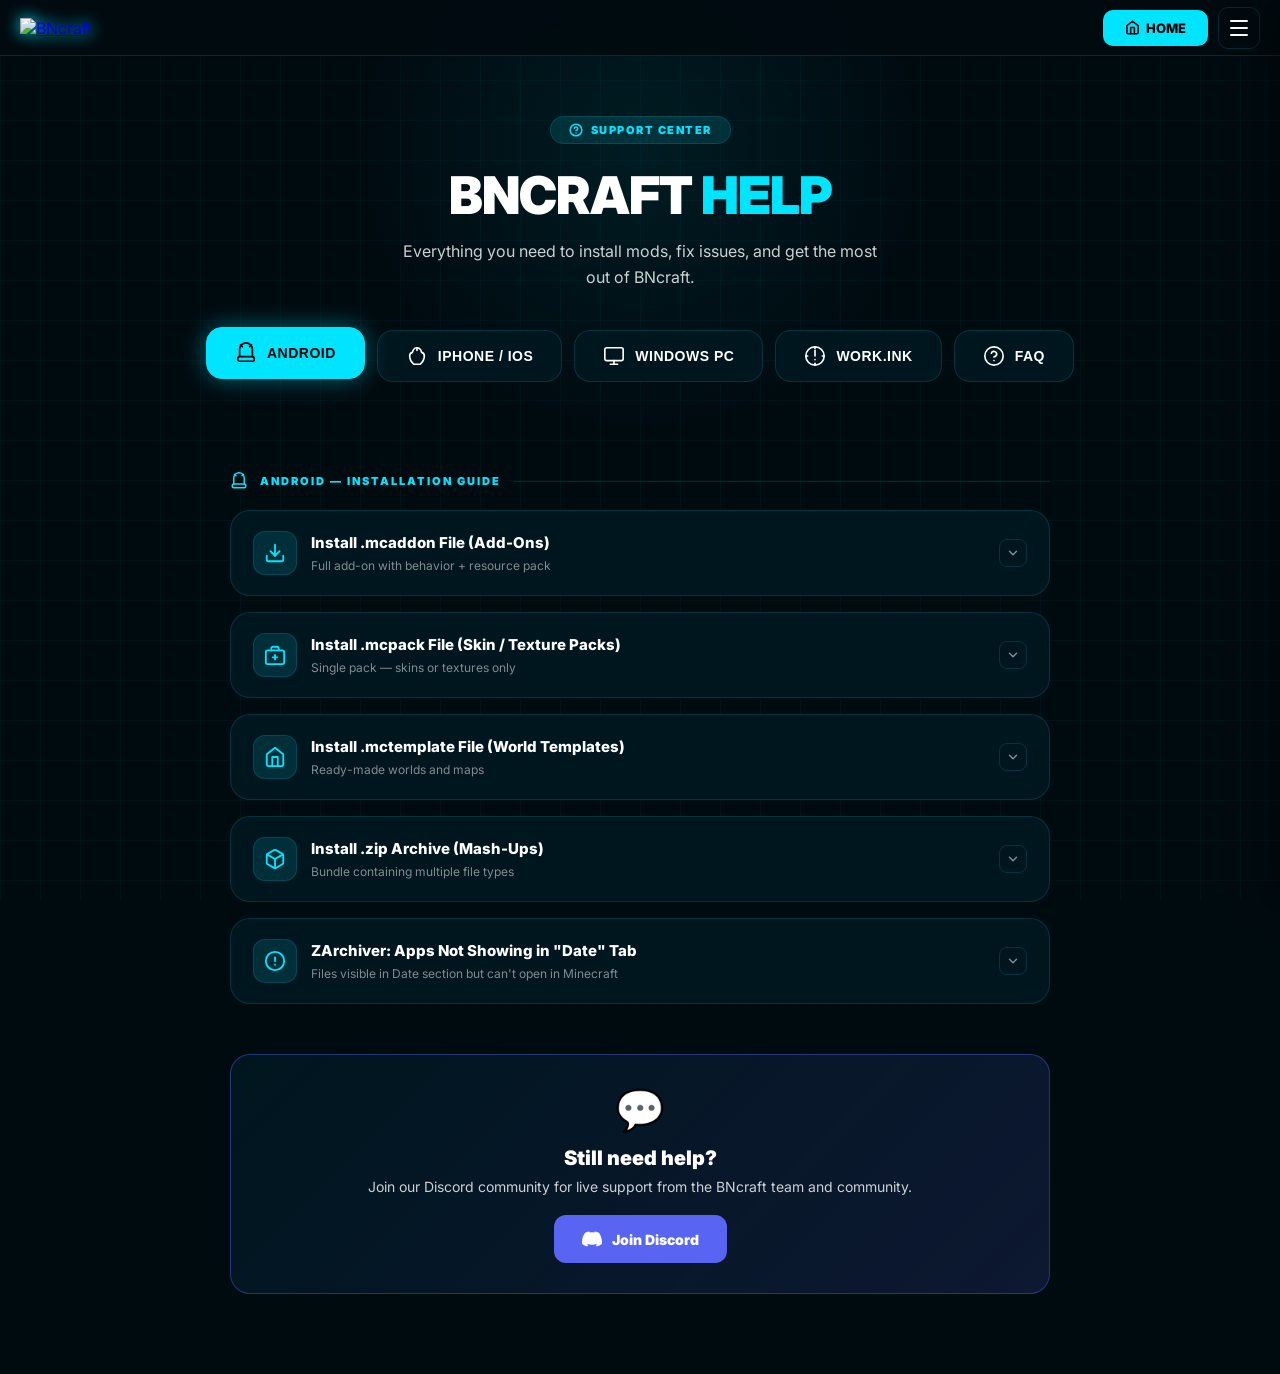
==== Help-Center.html @ cbd72c24 "Add files via upload" ====
<!DOCTYPE html>
<html lang="en" dir="ltr" data-theme="blue">
<head>
    <meta charset="UTF-8">
    <meta name="viewport" content="width=device-width, initial-scale=1.0, maximum-scale=1.0, user-scalable=no">
    <title>BNcraft | Help Center</title>
    <link href="https://fonts.googleapis.com/css2?family=Inter:wght@400;600;800;900&family=Press+Start+2P&family=Space+Mono:wght@400;700&family=Nunito:wght@400;600;700;800;900&display=swap" rel="stylesheet">
    <link rel="stylesheet" href="css/bncraft-shared.css">
    <style>
        /* ============================================================
           THEME VARIABLES — Exact match to BNcraft main site
        ============================================================ */
        :root,
        [data-theme="blue"] {
            --bg-dark: #000b10;
            --card-bg: #00161f;
            --accent: #00e5ff;
            --modal-bg: #001a24;
            --glow: 0 0 25px rgba(0,229,255,0.4);
            --coin-gold: #ffcc00;
            --text-main: #ffffff;
            --text-sub: rgba(255,255,255,0.8);
            --text-label: rgba(255,255,255,0.5);
            --nav-bg: rgba(0,11,16,0.95);
            --grid-color: rgba(0,229,255,0.03);
            --border-color: rgba(0,229,255,0.15);
            --border-hover: rgba(0,229,255,0.8);
            --info-card-bg: rgba(255,255,255,0.03);
            --desc-bg: rgba(0,0,0,0.2);
            --menu-item-hover: rgba(0,229,255,0.08);
            --step-num-bg: rgba(0,229,255,0.12);
            --warning-bg: rgba(255,180,0,0.08);
            --warning-border: rgba(255,180,0,0.4);
            --success-bg: rgba(0,255,100,0.06);
            --success-border: rgba(0,255,100,0.3);
        }
        [data-theme="purple"] {
            --bg-dark: #080010; --card-bg: #12001e; --accent: #bf00ff;
            --modal-bg: #160022; --glow: 0 0 25px rgba(191,0,255,0.4);
            --coin-gold: #ffcc00; --text-main: #ffffff; --text-sub: rgba(255,255,255,0.8);
            --text-label: rgba(255,255,255,0.5); --nav-bg: rgba(8,0,16,0.95);
            --grid-color: rgba(191,0,255,0.03); --border-color: rgba(191,0,255,0.15);
            --border-hover: rgba(191,0,255,0.8); --info-card-bg: rgba(255,255,255,0.03);
            --desc-bg: rgba(0,0,0,0.2); --menu-item-hover: rgba(191,0,255,0.08);
            --step-num-bg: rgba(191,0,255,0.12); --warning-bg: rgba(255,180,0,0.08);
            --warning-border: rgba(255,180,0,0.4); --success-bg: rgba(0,255,100,0.06);
            --success-border: rgba(0,255,100,0.3);
        }
        [data-theme="red"] {
            --bg-dark: #0f0000; --card-bg: #1e0000; --accent: #ff2222;
            --modal-bg: #220000; --glow: 0 0 25px rgba(255,34,34,0.4);
            --coin-gold: #ffcc00; --text-main: #ffffff; --text-sub: rgba(255,255,255,0.8);
            --text-label: rgba(255,255,255,0.5); --nav-bg: rgba(15,0,0,0.95);
            --grid-color: rgba(255,34,34,0.03); --border-color: rgba(255,34,34,0.15);
            --border-hover: rgba(255,34,34,0.8); --info-card-bg: rgba(255,255,255,0.03);
            --desc-bg: rgba(0,0,0,0.2); --menu-item-hover: rgba(255,34,34,0.08);
            --step-num-bg: rgba(255,34,34,0.12); --warning-bg: rgba(255,180,0,0.08);
            --warning-border: rgba(255,180,0,0.4); --success-bg: rgba(0,255,100,0.06);
            --success-border: rgba(0,255,100,0.3);
        }
        [data-theme="green"] {
            --bg-dark: #001008; --card-bg: #001d10; --accent: #00ff88;
            --modal-bg: #001a10; --glow: 0 0 25px rgba(0,255,136,0.4);
            --coin-gold: #ffcc00; --text-main: #ffffff; --text-sub: rgba(255,255,255,0.8);
            --text-label: rgba(255,255,255,0.5); --nav-bg: rgba(0,16,8,0.95);
            --grid-color: rgba(0,255,136,0.03); --border-color: rgba(0,255,136,0.15);
            --border-hover: rgba(0,255,136,0.8); --info-card-bg: rgba(255,255,255,0.03);
            --desc-bg: rgba(0,0,0,0.2); --menu-item-hover: rgba(0,255,136,0.08);
            --step-num-bg: rgba(0,255,136,0.12); --warning-bg: rgba(255,180,0,0.08);
            --warning-border: rgba(255,180,0,0.4); --success-bg: rgba(0,255,100,0.06);
            --success-border: rgba(0,255,100,0.3);
        }
        [data-theme="yellow"] {
            --bg-dark: #0e0e00; --card-bg: #1c1c00; --accent: #ffe000;
            --modal-bg: #1a1900; --glow: 0 0 25px rgba(255,224,0,0.4);
            --coin-gold: #ffaa00; --text-main: #ffffff; --text-sub: rgba(255,255,255,0.8);
            --text-label: rgba(255,255,255,0.5); --nav-bg: rgba(14,14,0,0.95);
            --grid-color: rgba(255,224,0,0.03); --border-color: rgba(255,224,0,0.15);
            --border-hover: rgba(255,224,0,0.8); --info-card-bg: rgba(255,255,255,0.03);
            --desc-bg: rgba(0,0,0,0.2); --menu-item-hover: rgba(255,224,0,0.08);
            --step-num-bg: rgba(255,224,0,0.12); --warning-bg: rgba(255,180,0,0.08);
            --warning-border: rgba(255,180,0,0.4); --success-bg: rgba(0,255,100,0.06);
            --success-border: rgba(0,255,100,0.3);
        }
        [data-theme="orange"] {
            --bg-dark: #0e0700; --card-bg: #1e1000; --accent: #ff8c00;
            --modal-bg: #1a0d00; --glow: 0 0 25px rgba(255,140,0,0.4);
            --coin-gold: #ffcc00; --text-main: #ffffff; --text-sub: rgba(255,255,255,0.8);
            --text-label: rgba(255,255,255,0.5); --nav-bg: rgba(14,7,0,0.95);
            --grid-color: rgba(255,140,0,0.03); --border-color: rgba(255,140,0,0.15);
            --border-hover: rgba(255,140,0,0.8); --info-card-bg: rgba(255,255,255,0.03);
            --desc-bg: rgba(0,0,0,0.2); --menu-item-hover: rgba(255,140,0,0.08);
            --step-num-bg: rgba(255,140,0,0.12); --warning-bg: rgba(255,180,0,0.08);
            --warning-border: rgba(255,180,0,0.4); --success-bg: rgba(0,255,100,0.06);
            --success-border: rgba(0,255,100,0.3);
        }
        [data-theme="white"] {
            --bg-dark: #eef2f7; --card-bg: #ffffff; --accent: #0077cc;
            --modal-bg: #f4f8fc; --glow: 0 0 20px rgba(0,119,204,0.25);
            --coin-gold: #bb7700; --text-main: #111111; --text-sub: rgba(0,0,0,0.75);
            --text-label: rgba(0,0,0,0.5); --nav-bg: rgba(238,242,247,0.97);
            --grid-color: rgba(0,119,204,0.05); --border-color: rgba(0,119,204,0.2);
            --border-hover: rgba(0,119,204,0.8); --info-card-bg: rgba(0,0,0,0.04);
            --desc-bg: rgba(0,0,0,0.04); --menu-item-hover: rgba(0,119,204,0.08);
            --step-num-bg: rgba(0,119,204,0.1); --warning-bg: rgba(180,120,0,0.08);
            --warning-border: rgba(180,120,0,0.4); --success-bg: rgba(0,150,60,0.06);
            --success-border: rgba(0,150,60,0.3);
        }
        [data-theme="grayscale"] {
            --bg-dark: #0a0a0a; --card-bg: #141414; --accent: #e0e0e0;
            --modal-bg: #111111; --glow: 0 0 20px rgba(255,255,255,0.15);
            --text-main: #f5f5f5; --text-sub: rgba(245,245,245,0.8);
            --text-label: rgba(245,245,245,0.45); --nav-bg: rgba(10,10,10,0.96);
            --grid-color: rgba(255,255,255,0.04); --border-color: rgba(255,255,255,0.18);
            --border-hover: rgba(255,255,255,0.7); --info-card-bg: rgba(255,255,255,0.05);
            --desc-bg: rgba(0,0,0,0.35); --menu-item-hover: rgba(255,255,255,0.08);
            --step-num-bg: rgba(255,255,255,0.1); --warning-bg: rgba(255,200,0,0.08);
            --warning-border: rgba(255,200,0,0.35); --success-bg: rgba(0,200,100,0.08);
            --success-border: rgba(0,200,100,0.35);
        }
        [data-theme="pink"] {
            --bg-dark: #120008; --card-bg: #1f0012; --accent: #ff69b4;
            --modal-bg: #1a000f; --glow: 0 0 25px rgba(255,105,180,0.45);
            --text-main: #ffffff; --text-sub: rgba(255,255,255,0.85);
            --text-label: rgba(255,200,230,0.55); --nav-bg: rgba(18,0,8,0.96);
            --grid-color: rgba(255,105,180,0.04); --border-color: rgba(255,105,180,0.22);
            --border-hover: rgba(255,105,180,0.85); --info-card-bg: rgba(255,105,180,0.06);
            --desc-bg: rgba(0,0,0,0.25); --menu-item-hover: rgba(255,105,180,0.1);
            --step-num-bg: rgba(255,105,180,0.12); --warning-bg: rgba(255,200,0,0.08);
            --warning-border: rgba(255,200,0,0.35); --success-bg: rgba(0,200,100,0.08);
            --success-border: rgba(0,200,100,0.35);
        }

        /* ============================================================
           RESET & BASE
        ============================================================ */
        * { margin:0; padding:0; box-sizing:border-box; }

        body {
            background-color: var(--bg-dark);
            color: var(--text-main);
            font-family: 'Inter', sans-serif;
            overflow-x: hidden;
            transition: background-color 0.35s ease, color 0.35s ease;
        }
        body::before {
            content:'';
            position:fixed;
            inset:0;
            background-image:
                linear-gradient(var(--grid-color) 1px, transparent 1px),
                linear-gradient(90deg, var(--grid-color) 1px, transparent 1px);
            background-size:40px 40px;
            pointer-events:none;
            z-index:0;
        }
        body::after {
            content:'';
            position:fixed;
            top:-150px;
            left:50%;
            transform:translateX(-50%);
            width:600px;
            height:600px;
            background:radial-gradient(circle, rgba(0,229,255,0.08) 0%, transparent 70%);
            pointer-events:none;
            z-index:0;
            animation:pulse 4s ease-in-out infinite;
        }
        @keyframes pulse {
            0%,100%{opacity:.6;transform:translateX(-50%) scale(1);}
            50%{opacity:1;transform:translateX(-50%) scale(1.1);}
        }

        /* ============================================================
           NAVIGATION
        ============================================================ */
        nav {
            width:100%;
            height:70px;
            display:flex;
            align-items:center;
            justify-content:space-between;
            padding:0 20px;
            border-bottom:1px solid var(--border-color);
            background:var(--nav-bg);
            backdrop-filter:blur(10px);
            position:sticky;
            top:0;
            z-index:1000;
            transition: background 0.35s ease, border-color 0.35s ease;
        }
        .nav-logo-img {
            height:45px;
            filter:drop-shadow(0 0 8px var(--accent));
        }
        .nav-right {
            display:flex;
            align-items:center;
            gap:10px;
        }
        .nav-btn {
            background:var(--accent);
            color:#000;
            border:none;
            padding:10px 22px;
            border-radius:10px;
            font-weight:800;
            cursor:pointer;
            font-size:13px;
            transition:.3s;
            text-transform:uppercase;
            text-decoration:none;
            display:inline-flex;
            align-items:center;
            gap:6px;
        }
        .nav-btn:hover {
            opacity:.85;
            box-shadow:var(--glow);
        }

        /* Hamburger */
        .hamburger-btn {
            background:transparent;
            border:1px solid var(--border-color);
            color:var(--text-main);
            width:42px; height:42px;
            border-radius:10px;
            cursor:pointer;
            display:flex; flex-direction:column;
            align-items:center; justify-content:center;
            gap:5px; transition:.3s;
        }
        .hamburger-btn:hover { border-color:var(--accent); box-shadow:var(--glow); }
        .hamburger-btn span {
            display:block; width:18px; height:2px;
            background:var(--text-main); border-radius:2px; transition:.3s;
        }
        .hamburger-btn.open span:nth-child(1) { transform:translateY(7px) rotate(45deg); }
        .hamburger-btn.open span:nth-child(2) { opacity:0; }
        .hamburger-btn.open span:nth-child(3) { transform:translateY(-7px) rotate(-45deg); }

        /* Dropdown */
        .hamburger-menu {
            position:fixed;
            top:80px; right:20px;
            background:var(--modal-bg);
            border:1px solid var(--border-color);
            border-radius:16px;
            padding:10px;
            z-index:5000;
            display:none;
            min-width:220px;
            box-shadow:var(--glow);
            transition: background 0.35s ease;
        }
        .hamburger-menu.open { display:block; animation:menuSlide .2s ease; }
        @keyframes menuSlide {
            from{opacity:0;transform:translateY(-8px);}
            to{opacity:1;transform:translateY(0);}
        }
        .menu-item {
            display:flex; align-items:center; gap:12px;
            padding:12px 16px; border-radius:10px;
            cursor:pointer; text-decoration:none;
            color:var(--text-main); font-weight:700; font-size:14px;
            transition:.2s; background:transparent;
            border:none; width:100%; text-align:left;
        }
        .menu-item:hover { background:var(--menu-item-hover); color:var(--accent); }
        .menu-item svg { width:18px; height:18px; flex-shrink:0; stroke:currentColor; fill:none; stroke-width:2; stroke-linecap:round; stroke-linejoin:round; }
        .menu-divider { height:1px; background:var(--border-color); margin:6px 0; }

        /* Theme sub */
        .theme-sub { display:none; padding:10px 8px 4px; }
        .theme-sub.open { display:block; }
        .theme-sub-title {
            font-size:10px; font-weight:900; text-transform:uppercase;
            color:var(--text-label); letter-spacing:1px; margin-bottom:10px; padding-left:8px;
        }
        .theme-dots-row { display:flex; flex-wrap:wrap; gap:8px; justify-content:center; padding-bottom:6px; }
        .theme-dot-wrap { display:flex; flex-direction:column; align-items:center; gap:4px; }
        .theme-dot { width:32px; height:32px; border-radius:50%; cursor:pointer; border:2px solid transparent; transition:.25s; }
        .theme-dot:hover { transform:scale(1.15); }
        .theme-dot.active-theme { border-color:var(--text-main); box-shadow:0 0 8px rgba(255,255,255,0.35); }
        .theme-dot[data-t="blue"]   { background:radial-gradient(circle at 35% 35%,#00e5ff,#002d3f); }
        .theme-dot[data-t="purple"] { background:radial-gradient(circle at 35% 35%,#bf00ff,#200035); }
        .theme-dot[data-t="red"]    { background:radial-gradient(circle at 35% 35%,#ff2222,#380000); }
        .theme-dot[data-t="green"]  { background:radial-gradient(circle at 35% 35%,#00ff88,#003015); }
        .theme-dot[data-t="yellow"] { background:radial-gradient(circle at 35% 35%,#ffe000,#302e00); }
        .theme-dot[data-t="orange"] { background:radial-gradient(circle at 35% 35%,#ff8c00,#351c00); }
        .theme-dot[data-t="white"]  { background:radial-gradient(circle at 35% 35%,#ffffff,#aabbd0); border-color:#bbb; }
        .theme-dot-lbl { font-size:9px; font-weight:700; text-transform:uppercase; color:var(--text-label); }

        /* Language sub */
        .lang-sub { display:none; padding:6px 8px 4px; }
        .lang-sub.open { display:block; }
        .lang-option {
            display:flex; align-items:center; gap:10px;
            padding:10px 14px; border-radius:8px;
            cursor:pointer; font-size:13px; font-weight:700;
            color:var(--text-sub); transition:.2s;
            border:none; background:transparent; width:100%;
        }
        .lang-option:hover { background:var(--menu-item-hover); color:var(--accent); }
        .lang-option.active-lang { color:var(--accent); }
        .lang-flag { font-size:18px; }

        /* ============================================================
           HERO
        ============================================================ */
        .help-hero {
            text-align:center;
            padding:60px 20px 40px;
            position:relative;
            z-index:1;
        }
        .help-hero-badge {
            display:inline-flex;
            align-items:center;
            gap:8px;
            background:var(--step-num-bg);
            border:1px solid var(--border-color);
            border-radius:50px;
            padding:6px 18px;
            font-size:11px;
            font-weight:900;
            text-transform:uppercase;
            letter-spacing:1.5px;
            color:var(--accent);
            margin-bottom:20px;
        }
        .help-hero-badge svg { width:14px; height:14px; stroke:var(--accent); fill:none; stroke-width:2.5; stroke-linecap:round; stroke-linejoin:round; }
        .help-hero h1 {
            font-size:clamp(28px,8vw,52px);
            font-weight:900;
            text-transform:uppercase;
            letter-spacing:-1px;
            margin-bottom:12px;
        }
        .help-hero h1 span { color:var(--accent); }
        .help-hero p {
            font-size:16px;
            color:var(--text-sub);
            max-width:500px;
            margin:0 auto;
            line-height:1.6;
        }

        /* ============================================================
           PLATFORM TABS
        ============================================================ */
        .platform-tabs {
            display:flex;
            justify-content:center;
            gap:12px;
            flex-wrap:wrap;
            padding:0 20px 40px;
            position:relative;
            z-index:1;
        }
        .platform-tab {
            display:flex;
            align-items:center;
            gap:10px;
            padding:14px 28px;
            border-radius:16px;
            border:1.5px solid var(--border-color);
            background:var(--card-bg);
            color:var(--text-main);
            font-weight:800;
            font-size:14px;
            cursor:pointer;
            transition:all .3s ease;
            text-transform:uppercase;
            letter-spacing:.5px;
        }
        .platform-tab svg { width:22px; height:22px; flex-shrink:0; }
        .platform-tab:hover { border-color:var(--accent); transform:translateY(-3px); box-shadow:var(--glow); }
        .platform-tab.active {
            background:var(--accent);
            color:#000;
            border-color:var(--accent);
            box-shadow:var(--glow);
            transform:translateY(-3px);
        }
        .platform-tab.active svg { stroke:#000; }

        /* ============================================================
           MAIN CONTENT
        ============================================================ */
        .help-main {
            max-width:860px;
            margin:0 auto;
            padding:0 20px 80px;
            position:relative;
            z-index:1;
        }

        /* Section divider label */
        .section-label {
            display:flex;
            align-items:center;
            gap:12px;
            margin-bottom:20px;
            margin-top:50px;
        }
        .section-label-text {
            font-size:11px;
            font-weight:900;
            text-transform:uppercase;
            letter-spacing:2px;
            color:var(--accent);
        }
        .section-label-line {
            flex:1;
            height:1px;
            background:var(--border-color);
        }
        .section-label svg {
            width:18px; height:18px; stroke:var(--accent); fill:none;
            stroke-width:2; stroke-linecap:round; stroke-linejoin:round; flex-shrink:0;
        }

        /* Install Card */
        .install-card {
            background:var(--card-bg);
            border:1px solid var(--border-color);
            border-radius:20px;
            margin-bottom:16px;
            overflow:hidden;
            transition:border-color .3s, box-shadow .3s;
        }
        .install-card:hover { border-color:var(--border-hover); }
        .install-card-header {
            display:flex;
            align-items:center;
            gap:14px;
            padding:20px 22px;
            cursor:pointer;
            user-select:none;
        }
        .install-card-icon {
            width:44px; height:44px;
            border-radius:12px;
            background:var(--step-num-bg);
            border:1px solid var(--border-color);
            display:flex; align-items:center; justify-content:center;
            flex-shrink:0;
            color:var(--accent);
        }
        .install-card-icon svg { width:22px; height:22px; stroke:var(--accent); fill:none; stroke-width:2; stroke-linecap:round; stroke-linejoin:round; }
        .install-card-title {
            flex:1;
        }
        .install-card-title h3 {
            font-size:15px; font-weight:800;
            color:var(--text-main);
            margin-bottom:2px;
        }
        .install-card-title span {
            font-size:12px; color:var(--text-label);
        }
        .install-card-arrow {
            width:28px; height:28px;
            border-radius:8px;
            border:1px solid var(--border-color);
            display:flex; align-items:center; justify-content:center;
            color:var(--text-label);
            transition:.3s;
            flex-shrink:0;
        }
        .install-card-arrow svg { width:14px; height:14px; stroke:currentColor; fill:none; stroke-width:2.5; stroke-linecap:round; stroke-linejoin:round; transition:.3s; }
        .install-card.open .install-card-arrow svg { transform:rotate(180deg); }
        .install-card.open .install-card-arrow { border-color:var(--accent); color:var(--accent); }

        .install-card-body {
            display:none;
            padding:0 22px 22px;
            border-top:1px solid var(--border-color);
            margin-top:0;
        }
        .install-card.open .install-card-body { display:block; animation:fadeIn .25s ease; }
        @keyframes fadeIn { from{opacity:0;transform:translateY(-6px);}to{opacity:1;transform:translateY(0);} }

        /* Steps */
        .steps { margin-top:16px; }
        .step {
            display:flex;
            gap:16px;
            margin-bottom:18px;
            align-items:flex-start;
        }
        .step-num {
            width:32px; height:32px; min-width:32px;
            border-radius:10px;
            background:var(--step-num-bg);
            border:1px solid var(--border-color);
            display:flex; align-items:center; justify-content:center;
            font-size:13px; font-weight:900;
            color:var(--accent);
        }
        .step-content {}
        .step-content strong {
            display:block;
            font-size:14px; font-weight:800;
            color:var(--text-main);
            margin-bottom:4px;
        }
        .step-content p {
            font-size:13px;
            color:var(--text-sub);
            line-height:1.65;
        }
        .step-content code {
            display:inline-block;
            background:var(--step-num-bg);
            border:1px solid var(--border-color);
            border-radius:6px;
            padding:1px 8px;
            font-family:monospace;
            font-size:12px;
            color:var(--accent);
            word-break:break-all;
        }

        /* Warning / info box */
        .note-box {
            display:flex;
            gap:12px;
            padding:14px 16px;
            border-radius:12px;
            margin-top:6px;
            margin-bottom:6px;
        }
        .note-box.warning { background:var(--warning-bg); border:1px solid var(--warning-border); }
        .note-box.success { background:var(--success-bg); border:1px solid var(--success-border); }
        .note-box.info { background:var(--step-num-bg); border:1px solid var(--border-color); }
        .note-box svg { width:18px; height:18px; flex-shrink:0; margin-top:1px; fill:none; stroke-width:2; stroke-linecap:round; stroke-linejoin:round; }
        .note-box.warning svg { stroke:#ffb400; }
        .note-box.success svg { stroke:#00ff88; }
        .note-box.info svg { stroke:var(--accent); }
        .note-box p { font-size:13px; color:var(--text-sub); line-height:1.6; }
        .note-box strong { color:var(--text-main); }

        /* Path display */
        .path-display {
            display:flex;
            align-items:center;
            gap:8px;
            flex-wrap:wrap;
            background:var(--desc-bg);
            border:1px solid var(--border-color);
            border-radius:10px;
            padding:10px 14px;
            margin-top:8px;
        }
        .path-part {
            font-size:12px; font-weight:700;
            color:var(--accent);
            font-family:monospace;
        }
        .path-arrow { color:var(--text-label); font-size:12px; }

        /* ============================================================
           PLATFORM PANELS
        ============================================================ */
        .platform-panel { display:none; }
        .platform-panel.active { display:block; }

        /* ============================================================
           FAQ / WORKINK SECTION
        ============================================================ */
        .faq-card {
            background:var(--card-bg);
            border:1px solid var(--border-color);
            border-radius:20px;
            margin-bottom:14px;
            overflow:hidden;
            transition:border-color .3s;
        }
        .faq-card:hover { border-color:var(--border-hover); }
        .faq-header {
            display:flex;
            align-items:flex-start;
            gap:14px;
            padding:20px 22px;
            cursor:pointer;
            user-select:none;
        }
        .faq-icon {
            width:38px; height:38px; min-width:38px;
            border-radius:10px;
            background:var(--step-num-bg);
            border:1px solid var(--border-color);
            display:flex; align-items:center; justify-content:center;
        }
        .faq-icon svg { width:18px; height:18px; stroke:var(--accent); fill:none; stroke-width:2; stroke-linecap:round; stroke-linejoin:round; }
        .faq-title-wrap { flex:1; }
        .faq-title { font-size:14px; font-weight:800; color:var(--text-main); margin-bottom:3px; }
        .faq-subtitle { font-size:12px; color:var(--text-label); }
        .faq-arrow { width:28px; height:28px; min-width:28px; border-radius:8px; border:1px solid var(--border-color); display:flex; align-items:center; justify-content:center; color:var(--text-label); transition:.3s; margin-top:2px; }
        .faq-arrow svg { width:14px; height:14px; stroke:currentColor; fill:none; stroke-width:2.5; stroke-linecap:round; stroke-linejoin:round; transition:.3s; }
        .faq-card.open .faq-arrow svg { transform:rotate(180deg); }
        .faq-card.open .faq-arrow { border-color:var(--accent); color:var(--accent); }
        .faq-body {
            display:none;
            padding:0 22px 22px;
            border-top:1px solid var(--border-color);
        }
        .faq-card.open .faq-body { display:block; animation:fadeIn .25s ease; }

        /* Fix steps inside faq */
        .fix-step {
            display:flex;
            gap:14px;
            padding:14px 0;
            border-bottom:1px solid var(--border-color);
            align-items:flex-start;
        }
        .fix-step:last-child { border-bottom:none; padding-bottom:0; }
        .fix-num {
            width:28px; height:28px; min-width:28px;
            border-radius:8px;
            background:var(--step-num-bg);
            display:flex; align-items:center; justify-content:center;
            font-size:12px; font-weight:900;
            color:var(--accent);
        }
        .fix-content strong { display:block; font-size:13px; font-weight:800; color:var(--text-main); margin-bottom:3px; }
        .fix-content p { font-size:13px; color:var(--text-sub); line-height:1.6; }
        .fix-content code { background:var(--step-num-bg); border:1px solid var(--border-color); border-radius:5px; padding:1px 7px; font-family:monospace; font-size:12px; color:var(--accent); }

        /* ============================================================
           DISCORD BANNER
        ============================================================ */
        .discord-banner {
            background:linear-gradient(135deg, var(--card-bg) 0%, rgba(88,101,242,0.15) 100%);
            border:1px solid rgba(88,101,242,0.4);
            border-radius:20px;
            padding:30px;
            text-align:center;
            margin-top:50px;
        }
        .discord-banner-icon { font-size:40px; margin-bottom:12px; display:block; }
        .discord-banner h3 { font-size:20px; font-weight:900; margin-bottom:8px; }
        .discord-banner p { font-size:14px; color:var(--text-sub); margin-bottom:20px; }
        .discord-btn {
            display:inline-flex;
            align-items:center;
            gap:10px;
            background:#5865F2;
            color:#fff;
            padding:14px 28px;
            border-radius:12px;
            font-weight:900;
            font-size:14px;
            text-decoration:none;
            transition:.3s;
        }
        .discord-btn:hover { opacity:.85; transform:translateY(-2px); box-shadow:0 0 20px rgba(88,101,242,0.5); }
        .discord-btn svg { width:20px; height:20px; fill:#fff; }

        /* ============================================================
           FOOTER
        ============================================================ */
        .social-footer {
            width:100%; padding:30px 20px;
            display:flex; flex-wrap:wrap; gap:20px; justify-content:center;
            border-top:1px solid var(--border-color); margin-top:20px;
            position:relative; z-index:1;
        }
        .social-icon {
            width:45px; height:45px; transition:all .3s ease;
            opacity:.8; filter:drop-shadow(0 0 5px rgba(0,0,0,0.3));
        }
        .social-icon:hover { transform:translateY(-5px) scale(1.1); opacity:1; filter:drop-shadow(0 0 15px var(--accent)); }
        .footer-text { text-align:center; font-size:12px; color:var(--text-label); letter-spacing:1px; padding-bottom:30px; position:relative; z-index:1; }

        /* ============================================================
           WHITE THEME FIXES
        ============================================================ */
        [data-theme="white"] .install-card-title h3 { color:#111; }
        [data-theme="white"] .faq-title { color:#111; }
        [data-theme="white"] .step-content strong { color:#111; }
        [data-theme="white"] .fix-content strong { color:#111; }
        [data-theme="white"] .discord-banner h3 { color:#111; }
        [data-theme="white"] body::after { background:radial-gradient(circle,rgba(0,119,204,0.06) 0%,transparent 70%); }

        /* ============================================================
           RTL (Arabic)
        ============================================================ */
        [dir="rtl"] .install-card-header { flex-direction:row-reverse; }
        [dir="rtl"] .install-card-title { text-align:right; }
        [dir="rtl"] .install-card-arrow { margin-left:0; }
        [dir="rtl"] .step { flex-direction:row-reverse; }
        [dir="rtl"] .step-content { text-align:right; }
        [dir="rtl"] .faq-header { flex-direction:row-reverse; }
        [dir="rtl"] .faq-title-wrap { text-align:right; }
        [dir="rtl"] .fix-step { flex-direction:row-reverse; }
        [dir="rtl"] .fix-content { text-align:right; }
        [dir="rtl"] .note-box { flex-direction:row-reverse; }
        [dir="rtl"] .note-box p { text-align:right; }
        [dir="rtl"] .path-display { flex-direction:row-reverse; }
        [dir="rtl"] .section-label { flex-direction:row-reverse; }
        [dir="rtl"] .menu-item { flex-direction:row-reverse; text-align:right; }
        [dir="rtl"] .hamburger-menu { right:auto; left:20px; }
        [dir="rtl"] .platform-tab { flex-direction:row-reverse; }

        /* ============================================================
           RESPONSIVE
        ============================================================ */
        @media(max-width:500px){
            .platform-tab { padding:12px 18px; font-size:13px; }
            .install-card-header { padding:16px; }
            .install-card-body { padding:0 16px 16px; }
            .faq-header { padding:16px; }
            .faq-body { padding:0 16px 16px; }
        }
    </style>
</head>
<body>

<!-- ============================================================
     NAVIGATION
============================================================ -->
<nav>
    <a href="index.html">
        <img src="https://bncraft9.weebly.com/uploads/1/5/1/8/151839741/1735983257391_orig.png" class="nav-logo-img" alt="BNcraft">
    </a>
    <div class="nav-right">
        <a class="nav-btn" href="index.html">
            <svg viewBox="0 0 24 24" width="15" height="15" fill="none" stroke="currentColor" stroke-width="2.5" stroke-linecap="round" stroke-linejoin="round"><path d="M3 9l9-7 9 7v11a2 2 0 01-2 2H5a2 2 0 01-2-2z"/><polyline points="9 22 9 12 15 12 15 22"/></svg>
            <span data-i18n="nav_home">Home</span>
        </a>
        <button class="hamburger-btn" id="hamburgerBtn" onclick="toggleMenu()" aria-label="Menu">
            <span></span><span></span><span></span>
        </button>
    </div>
</nav>

<!-- ============================================================
     HAMBURGER MENU
============================================================ -->
<div class="hamburger-menu" id="hamburgerMenu">
    <a class="menu-item" href="index.html">
        <svg viewBox="0 0 24 24"><path d="M3 9l9-7 9 7v11a2 2 0 01-2 2H5a2 2 0 01-2-2z"/><polyline points="9 22 9 12 15 12 15 22"/></svg>
        <span data-i18n="menu_home">Home</span>
    </a>
    <button class="menu-item" type="button" onclick="BNcraft.openSettingsPanel(); closeMenu();">
        <svg viewBox="0 0 24 24"><line x1="4" y1="6" x2="20" y2="6"/><line x1="4" y1="12" x2="20" y2="12"/><line x1="4" y1="18" x2="20" y2="18"/></svg>
        Settings
    </button>
    <a class="menu-item" href="Links.html">
        <svg viewBox="0 0 24 24"><circle cx="18" cy="5" r="3"/><circle cx="6" cy="12" r="3"/><circle cx="18" cy="19" r="3"/><line x1="8.59" y1="13.51" x2="15.42" y2="17.49"/><line x1="15.41" y1="6.51" x2="8.59" y2="10.49"/></svg>
        Links
    </a>
    <a class="menu-item" href="other-mods.html">
        <svg viewBox="0 0 24 24"><rect x="3" y="3" width="7" height="7"/><rect x="14" y="3" width="7" height="7"/><rect x="3" y="14" width="7" height="7"/><rect x="14" y="14" width="7" height="7"/></svg>
        <span data-i18n="menu_mods">Other Mods</span>
    </a>
    <a class="menu-item" href="Mods.html">
        <svg viewBox="0 0 24 24"><path d="M21 16V8a2 2 0 00-1-1.73l-7-4a2 2 0 00-2 0l-7 4A2 2 0 003 8v8a2 2 0 001 1.73l7 4a2 2 0 002 0l7-4A2 2 0 0021 16z"/></svg>
        Marketplace Mods
    </a>
    <div class="menu-divider"></div>

    <!-- LANGUAGE -->
    <button class="menu-item" onclick="toggleLangSub()">
        <svg viewBox="0 0 24 24"><circle cx="12" cy="12" r="10"/><path d="M12 2a15 15 0 010 20M2 12h20M4.2 7h15.6M4.2 17h15.6"/></svg>
        <span data-i18n="menu_language">Language</span>
        <svg id="langArrow" viewBox="0 0 24 24" style="margin-left:auto;width:14px;height:14px;transition:.2s;"><polyline points="6 9 12 15 18 9"/></svg>
    </button>
    <div class="lang-sub" id="langSub">
        <button class="lang-option active-lang" onclick="setLang('en')" id="lang-en">
            <span class="lang-flag">🇬🇧</span> English
        </button>
        <button class="lang-option" onclick="setLang('tr')" id="lang-tr">
            <span class="lang-flag">🇹🇷</span> Türkçe
        </button>
        <button class="lang-option" onclick="setLang('ar')" id="lang-ar">
            <span class="lang-flag">🇸🇦</span> العربية
        </button>
        <button class="lang-option" onclick="setLang('ja')" id="lang-ja">
            <span class="lang-flag">🇯🇵</span> 日本語
        </button>
    </div>
</div>

<div class="settings-overlay" id="settingsOverlay" onclick="BNcraft.closeSettingsPanel()"></div>
<aside class="settings-panel" id="settingsPanel">
    <div class="settings-panel-header">
        <span class="settings-panel-title">SETTINGS</span>
        <button type="button" class="settings-close-btn" onclick="BNcraft.closeSettingsPanel()">✕</button>
    </div>
    <div class="settings-panel-body"><div id="settingsPanelContent"></div></div>
</aside>

<!-- ============================================================
     HERO
============================================================ -->
<div class="help-hero">
    <div class="help-hero-badge">
        <svg viewBox="0 0 24 24"><circle cx="12" cy="12" r="10"/><path d="M9.09 9a3 3 0 015.83 1c0 2-3 3-3 3"/><line x1="12" y1="17" x2="12.01" y2="17"/></svg>
        <span data-i18n="hero_badge">Support Center</span>
    </div>
    <h1 data-i18n="hero_title">BNcraft <span>Help</span></h1>
    <p data-i18n="hero_sub">Everything you need to install mods, fix issues, and get the most out of BNcraft.</p>
</div>

<!-- ============================================================
     PLATFORM TABS
============================================================ -->
<div class="platform-tabs">
    <button class="platform-tab active" onclick="showPlatform('android', this)">
        <svg viewBox="0 0 24 24" width="22" height="22" fill="none" stroke="currentColor" stroke-width="1.8" stroke-linecap="round" stroke-linejoin="round">
            <path d="M5 16V8a7 7 0 0114 0v8"/><rect x="3" y="16" width="18" height="5" rx="2"/><line x1="8" y1="5" x2="6" y2="3"/><line x1="16" y1="5" x2="18" y2="3"/>
        </svg>
        <span data-i18n="tab_android">Android</span>
    </button>
    <button class="platform-tab" onclick="showPlatform('ios', this)">
        <svg viewBox="0 0 24 24" width="22" height="22" fill="none" stroke="currentColor" stroke-width="1.8" stroke-linecap="round" stroke-linejoin="round">
            <path d="M12 3c-1.5 0-3 .8-3.8 2C7.3 6.4 7 8 7 8s-3 .5-3 4c0 5 4.5 9 4.5 9h7S20 17 20 12c0-3.5-3-4-3-4s-.3-1.6-1.2-3C14.9 3.8 13.5 3 12 3z"/>
            <line x1="12" y1="3" x2="12" y2="6"/>
        </svg>
        <span data-i18n="tab_ios">iPhone / iOS</span>
    </button>
    <button class="platform-tab" onclick="showPlatform('pc', this)">
        <svg viewBox="0 0 24 24" width="22" height="22" fill="none" stroke="currentColor" stroke-width="1.8" stroke-linecap="round" stroke-linejoin="round">
            <rect x="2" y="3" width="20" height="14" rx="2"/><line x1="8" y1="21" x2="16" y2="21"/><line x1="12" y1="17" x2="12" y2="21"/>
        </svg>
        <span data-i18n="tab_pc">Windows PC</span>
    </button>
    <button class="platform-tab" onclick="showPlatform('workink', this)">
        <svg viewBox="0 0 24 24" width="22" height="22" fill="none" stroke="currentColor" stroke-width="1.8" stroke-linecap="round" stroke-linejoin="round">
            <circle cx="12" cy="12" r="10"/><line x1="12" y1="6" x2="12" y2="12"/><line x1="12" y1="16" x2="12.01" y2="16"/><path d="M2 12h2"/><path d="M20 12h2"/><path d="M12 2v2"/><path d="M12 20v2"/>
        </svg>
        <span data-i18n="tab_workink">Work.ink</span>
    </button>
    <button class="platform-tab" onclick="showPlatform('faq', this)">
        <svg viewBox="0 0 24 24" width="22" height="22" fill="none" stroke="currentColor" stroke-width="1.8" stroke-linecap="round" stroke-linejoin="round">
            <circle cx="12" cy="12" r="10"/><path d="M9.09 9a3 3 0 015.83 1c0 2-3 3-3 3"/><line x1="12" y1="17" x2="12.01" y2="17"/>
        </svg>
        <span data-i18n="tab_faq">FAQ</span>
    </button>
</div>

<!-- ============================================================
     MAIN CONTENT
============================================================ -->
<div class="help-main">

    <!-- ══════════════════════════════════════════════
         ANDROID PANEL
    ══════════════════════════════════════════════ -->
    <div class="platform-panel active" id="panel-android">

        <div class="section-label">
            <svg viewBox="0 0 24 24"><path d="M5 16V8a7 7 0 0114 0v8"/><rect x="3" y="16" width="18" height="5" rx="2"/><line x1="8" y1="5" x2="6" y2="3"/><line x1="16" y1="5" x2="18" y2="3"/></svg>
            <span class="section-label-text" data-i18n="android_install_title">Android — Installation Guide</span>
            <div class="section-label-line"></div>
        </div>

        <!-- .mcaddon -->
        <div class="install-card" id="card-android-1">
            <div class="install-card-header" onclick="toggleCard('card-android-1')">
                <div class="install-card-icon">
                    <svg viewBox="0 0 24 24"><path d="M21 15v4a2 2 0 01-2 2H5a2 2 0 01-2-2v-4"/><polyline points="7 10 12 15 17 10"/><line x1="12" y1="15" x2="12" y2="3"/></svg>
                </div>
                <div class="install-card-title">
                    <h3 data-i18n="android_mcaddon_title">Install .mcaddon File (Add-Ons)</h3>
                    <span data-i18n="android_mcaddon_sub">Full add-on with behavior + resource pack</span>
                </div>
                <div class="install-card-arrow"><svg viewBox="0 0 24 24"><polyline points="6 9 12 15 18 9"/></svg></div>
            </div>
            <div class="install-card-body">
                <div class="steps">
                    <div class="step">
                        <div class="step-num">1</div>
                        <div class="step-content">
                            <strong data-i18n="a1_s1_title">Download the file</strong>
                            <p data-i18n="a1_s1_desc">Download the Add-On (.mcaddon) file from the BNcraft website. It will be saved to your Downloads folder.</p>
                        </div>
                    </div>
                    <div class="step">
                        <div class="step-num">2</div>
                        <div class="step-content">
                            <strong data-i18n="a1_s2_title">Open with File Manager</strong>
                            <p data-i18n="a1_s2_desc">Open your phone's File Manager app and navigate to the Downloads folder.</p>
                        </div>
                    </div>
                    <div class="step">
                        <div class="step-num">3</div>
                        <div class="step-content">
                            <strong data-i18n="a1_s3_title">Tap the .mcaddon file once</strong>
                            <p data-i18n="a1_s3_desc">Your phone will ask which app to open it with. Select Minecraft from the list.</p>
                        </div>
                    </div>
                    <div class="step">
                        <div class="step-num">4</div>
                        <div class="step-content">
                            <strong data-i18n="a1_s4_title">Wait for import to finish</strong>
                            <p data-i18n="a1_s4_desc">Minecraft will open automatically and show "Import started…". Wait until you see "Successfully imported".</p>
                        </div>
                    </div>
                    <div class="step">
                        <div class="step-num">5</div>
                        <div class="step-content">
                            <strong data-i18n="a1_s5_title">Activate on your world</strong>
                            <p data-i18n="a1_s5_desc">Create or edit a world → scroll to Resource Packs and Behavior Packs → enable both. Then tap Play.</p>
                        </div>
                    </div>
                </div>
            </div>
        </div>

        <!-- .mcpack -->
        <div class="install-card" id="card-android-2">
            <div class="install-card-header" onclick="toggleCard('card-android-2')">
                <div class="install-card-icon">
                    <svg viewBox="0 0 24 24"><rect x="2" y="7" width="20" height="15" rx="2"/><path d="M16 7V5a2 2 0 00-2-2h-4a2 2 0 00-2 2v2"/><line x1="12" y1="12" x2="12" y2="17"/><line x1="9.5" y1="14.5" x2="14.5" y2="14.5"/></svg>
                </div>
                <div class="install-card-title">
                    <h3 data-i18n="android_mcpack_title">Install .mcpack File (Skin / Texture Packs)</h3>
                    <span data-i18n="android_mcpack_sub">Single pack — skins or textures only</span>
                </div>
                <div class="install-card-arrow"><svg viewBox="0 0 24 24"><polyline points="6 9 12 15 18 9"/></svg></div>
            </div>
            <div class="install-card-body">
                <div class="steps">
                    <div class="step">
                        <div class="step-num">1</div>
                        <div class="step-content">
                            <strong data-i18n="a2_s1_title">Download the .mcpack file</strong>
                            <p data-i18n="a2_s1_desc">Download the skin pack or texture pack (.mcpack) from BNcraft. It saves to your Downloads folder.</p>
                        </div>
                    </div>
                    <div class="step">
                        <div class="step-num">2</div>
                        <div class="step-content">
                            <strong data-i18n="a2_s2_title">Tap the file to open</strong>
                            <p data-i18n="a2_s2_desc">Open your File Manager, go to Downloads, tap the .mcpack file. Choose Minecraft when prompted.</p>
                        </div>
                    </div>
                    <div class="step">
                        <div class="step-num">3</div>
                        <div class="step-content">
                            <strong data-i18n="a2_s3_title">Confirm import success</strong>
                            <p data-i18n="a2_s3_desc">Minecraft imports the pack and shows a success message. For skin packs: go to Appearance → select your new skin. For texture packs: activate in world settings under Resource Packs.</p>
                        </div>
                    </div>
                </div>
            </div>
        </div>

        <!-- .mctemplate -->
        <div class="install-card" id="card-android-3">
            <div class="install-card-header" onclick="toggleCard('card-android-3')">
                <div class="install-card-icon">
                    <svg viewBox="0 0 24 24"><path d="M3 9l9-7 9 7v11a2 2 0 01-2 2H5a2 2 0 01-2-2z"/><polyline points="9 22 9 12 15 12 15 22"/></svg>
                </div>
                <div class="install-card-title">
                    <h3 data-i18n="android_mctemplate_title">Install .mctemplate File (World Templates)</h3>
                    <span data-i18n="android_mctemplate_sub">Ready-made worlds and maps</span>
                </div>
                <div class="install-card-arrow"><svg viewBox="0 0 24 24"><polyline points="6 9 12 15 18 9"/></svg></div>
            </div>
            <div class="install-card-body">
                <div class="steps">
                    <div class="step">
                        <div class="step-num">1</div>
                        <div class="step-content">
                            <strong data-i18n="a3_s1_title">Download the .mctemplate</strong>
                            <p data-i18n="a3_s1_desc">Get the World Template file from BNcraft. It saves to Downloads.</p>
                        </div>
                    </div>
                    <div class="step">
                        <div class="step-num">2</div>
                        <div class="step-content">
                            <strong data-i18n="a3_s2_title">Open with Minecraft</strong>
                            <p data-i18n="a3_s2_desc">Tap the file in your File Manager and select Minecraft. The template will be imported.</p>
                        </div>
                    </div>
                    <div class="step">
                        <div class="step-num">3</div>
                        <div class="step-content">
                            <strong data-i18n="a3_s3_title">Find it in World Templates</strong>
                            <p data-i18n="a3_s3_desc">In Minecraft, go to Create New World → Templates → My Templates. Select the template and create a new world from it.</p>
                        </div>
                    </div>
                </div>
                <div class="note-box info">
                    <svg viewBox="0 0 24 24"><circle cx="12" cy="12" r="10"/><line x1="12" y1="8" x2="12" y2="12"/><line x1="12" y1="16" x2="12.01" y2="16"/></svg>
                    <p data-i18n="a3_note">World Templates create a brand new world — they do not modify an existing one.</p>
                </div>
            </div>
        </div>

        <!-- .zip Mash-Up -->
        <div class="install-card" id="card-android-4">
            <div class="install-card-header" onclick="toggleCard('card-android-4')">
                <div class="install-card-icon">
                    <svg viewBox="0 0 24 24"><path d="M21 16V8a2 2 0 00-1-1.73l-7-4a2 2 0 00-2 0l-7 4A2 2 0 003 8v8a2 2 0 001 1.73l7 4a2 2 0 002 0l7-4A2 2 0 0021 16z"/><polyline points="3.27 6.96 12 12.01 20.73 6.96"/><line x1="12" y1="22.08" x2="12" y2="12"/></svg>
                </div>
                <div class="install-card-title">
                    <h3 data-i18n="android_zip_title">Install .zip Archive (Mash-Ups)</h3>
                    <span data-i18n="android_zip_sub">Bundle containing multiple file types</span>
                </div>
                <div class="install-card-arrow"><svg viewBox="0 0 24 24"><polyline points="6 9 12 15 18 9"/></svg></div>
            </div>
            <div class="install-card-body">
                <div class="note-box warning">
                    <svg viewBox="0 0 24 24"><path d="M10.29 3.86L1.82 18a2 2 0 001.71 3h16.94a2 2 0 001.71-3L13.71 3.86a2 2 0 00-3.42 0z"/><line x1="12" y1="9" x2="12" y2="13"/><line x1="12" y1="17" x2="12.01" y2="17"/></svg>
                    <p data-i18n="android_zip_warn">A .zip Mash-Up contains multiple files inside (e.g. a world template + skin pack + texture pack). You must extract and install each file separately.</p>
                </div>
                <div class="steps">
                    <div class="step">
                        <div class="step-num">1</div>
                        <div class="step-content">
                            <strong data-i18n="a4_s1_title">Install ZArchiver</strong>
                            <p data-i18n="a4_s1_desc">Download and install ZArchiver from the Google Play Store (free). This is the best tool to extract .zip files on Android.</p>
                        </div>
                    </div>
                    <div class="step">
                        <div class="step-num">2</div>
                        <div class="step-content">
                            <strong data-i18n="a4_s2_title">Open the .zip with ZArchiver</strong>
                            <p data-i18n="a4_s2_desc">Open ZArchiver, navigate to your Downloads folder, and tap the .zip file. Select "Extract here" or "Extract to folder".</p>
                        </div>
                    </div>
                    <div class="step">
                        <div class="step-num">3</div>
                        <div class="step-content">
                            <strong data-i18n="a4_s3_title">Identify the files inside</strong>
                            <p data-i18n="a4_s3_desc">After extraction you will find files like: <code>.mctemplate</code> <code>.mcpack</code> <code>.mcaddon</code>. Install each one by tapping it and choosing Minecraft.</p>
                        </div>
                    </div>
                    <div class="step">
                        <div class="step-num">4</div>
                        <div class="step-content">
                            <strong data-i18n="a4_s4_title">Install in the correct order</strong>
                            <p data-i18n="a4_s4_desc">Recommended order: first the world template (.mctemplate), then texture/skin packs (.mcpack), then add-ons (.mcaddon).</p>
                        </div>
                    </div>
                </div>
            </div>
        </div>

        <!-- ZArchiver Date problem -->
        <div class="install-card" id="card-android-5">
            <div class="install-card-header" onclick="toggleCard('card-android-5')">
                <div class="install-card-icon">
                    <svg viewBox="0 0 24 24"><circle cx="12" cy="12" r="10"/><line x1="12" y1="8" x2="12" y2="12"/><line x1="12" y1="16" x2="12.01" y2="16"/></svg>
                </div>
                <div class="install-card-title">
                    <h3 data-i18n="android_zarch_title">ZArchiver: Apps Not Showing in "Date" Tab</h3>
                    <span data-i18n="android_zarch_sub">Files visible in Date section but can't open in Minecraft</span>
                </div>
                <div class="install-card-arrow"><svg viewBox="0 0 24 24"><polyline points="6 9 12 15 18 9"/></svg></div>
            </div>
            <div class="install-card-body">
                <div class="note-box info">
                    <svg viewBox="0 0 24 24"><circle cx="12" cy="12" r="10"/><line x1="12" y1="8" x2="12" y2="12"/><line x1="12" y1="16" x2="12.01" y2="16"/></svg>
                    <p data-i18n="android_zarch_info">This happens because Android restricts access to the Downloads folder from certain apps. ZArchiver needs special storage permission to see files there.</p>
                </div>
                <div class="steps">
                    <div class="step">
                        <div class="step-num">1</div>
                        <div class="step-content">
                            <strong data-i18n="az_s1_title">Grant Full Storage Access to ZArchiver</strong>
                            <p data-i18n="az_s1_desc">Go to Phone Settings → Apps → ZArchiver → Permissions → Storage → choose "Allow access to manage all files" (or "All files access"). Restart ZArchiver.</p>
                        </div>
                    </div>
                    <div class="step">
                        <div class="step-num">2</div>
                        <div class="step-content">
                            <strong data-i18n="az_s2_title">Move the file to Internal Storage root</strong>
                            <p data-i18n="az_s2_desc">In ZArchiver, move your .zip or .mcaddon file out of Downloads and into the root of Internal Storage (the main storage folder). Try opening it from there.</p>
                        </div>
                    </div>
                    <div class="step">
                        <div class="step-num">3</div>
                        <div class="step-content">
                            <strong data-i18n="az_s3_title">Still not working? Use Shizuku</strong>
                            <p data-i18n="az_s3_desc">If neither fix above works, Shizuku gives apps elevated access to the file system without rooting. Follow the guide below.</p>
                        </div>
                    </div>
                </div>

                <!-- Shizuku guide -->
                <div style="margin-top:16px;">
                    <div class="section-label" style="margin-top:0;">
                        <svg viewBox="0 0 24 24"><path d="M12 22s8-4 8-10V5l-8-3-8 3v7c0 6 8 10 8 10z"/></svg>
                        <span class="section-label-text" data-i18n="shizuku_title">Shizuku Setup Guide</span>
                        <div class="section-label-line"></div>
                    </div>
                    <div class="note-box warning">
                        <svg viewBox="0 0 24 24"><path d="M10.29 3.86L1.82 18a2 2 0 001.71 3h16.94a2 2 0 001.71-3L13.71 3.86a2 2 0 00-3.42 0z"/><line x1="12" y1="9" x2="12" y2="13"/><line x1="12" y1="17" x2="12.01" y2="17"/></svg>
                        <p data-i18n="shizuku_warn">Shizuku requires ADB (Android Debug Bridge) from a PC or wireless ADB on Android 11+. No root needed.</p>
                    </div>
                    <div class="steps">
                        <div class="step">
                            <div class="step-num">1</div>
                            <div class="step-content">
                                <strong data-i18n="sh_s1_title">Install Shizuku</strong>
                                <p data-i18n="sh_s1_desc">Download Shizuku from Google Play Store. It's free and safe.</p>
                            </div>
                        </div>
                        <div class="step">
                            <div class="step-num">2</div>
                            <div class="step-content">
                                <strong data-i18n="sh_s2_title">Enable Developer Options on your phone</strong>
                                <p data-i18n="sh_s2_desc">Go to Settings → About Phone → tap "Build Number" 7 times. Developer Options will appear in Settings.</p>
                            </div>
                        </div>
                        <div class="step">
                            <div class="step-num">3</div>
                            <div class="step-content">
                                <strong data-i18n="sh_s3_title">Wireless ADB (Android 11+) — No PC needed</strong>
                                <p data-i18n="sh_s3_desc">Go to Settings → Developer Options → enable "Wireless debugging". Tap "Wireless debugging" → "Pair device with pairing code". Note the IP, port, and code shown. Back in Shizuku → tap "Pairing" → enter those details. Then tap "Start via Wireless ADB".</p>
                            </div>
                        </div>
                        <div class="step">
                            <div class="step-num">4</div>
                            <div class="step-content">
                                <strong data-i18n="sh_s4_title">Using a PC (ADB method)</strong>
                                <p data-i18n="sh_s4_desc">Install ADB on your PC. Connect phone via USB with USB Debugging enabled. Run: <code>adb shell sh /sdcard/Android/data/moe.shizuku.privileged.api/start.sh</code> — Shizuku will activate.</p>
                            </div>
                        </div>
                        <div class="step">
                            <div class="step-num">5</div>
                            <div class="step-content">
                                <strong data-i18n="sh_s5_title">Grant ZArchiver permission in Shizuku</strong>
                                <p data-i18n="sh_s5_desc">Once Shizuku is running (green indicator), open ZArchiver → it will ask for Shizuku permission → tap Allow. Now ZArchiver can access all files including those in the Downloads folder.</p>
                            </div>
                        </div>
                    </div>
                </div>
            </div>
        </div>

    </div><!-- /panel-android -->

    <!-- ══════════════════════════════════════════════
         iOS PANEL
    ══════════════════════════════════════════════ -->
    <div class="platform-panel" id="panel-ios">

        <div class="section-label">
            <svg viewBox="0 0 24 24"><path d="M12 3c-1.5 0-3 .8-3.8 2C7.3 6.4 7 8 7 8s-3 .5-3 4c0 5 4.5 9 4.5 9h7S20 17 20 12c0-3.5-3-4-3-4s-.3-1.6-1.2-3C14.9 3.8 13.5 3 12 3z"/><line x1="12" y1="3" x2="12" y2="6"/></svg>
            <span class="section-label-text" data-i18n="ios_install_title">iPhone / iOS — Installation Guide</span>
            <div class="section-label-line"></div>
        </div>

        <!-- .mcaddon iOS -->
        <div class="install-card" id="card-ios-1">
            <div class="install-card-header" onclick="toggleCard('card-ios-1')">
                <div class="install-card-icon">
                    <svg viewBox="0 0 24 24"><path d="M21 15v4a2 2 0 01-2 2H5a2 2 0 01-2-2v-4"/><polyline points="7 10 12 15 17 10"/><line x1="12" y1="15" x2="12" y2="3"/></svg>
                </div>
                <div class="install-card-title">
                    <h3 data-i18n="ios_mcaddon_title">Install .mcaddon / .mcpack File</h3>
                    <span data-i18n="ios_mcaddon_sub">Add-ons, skins, and texture packs</span>
                </div>
                <div class="install-card-arrow"><svg viewBox="0 0 24 24"><polyline points="6 9 12 15 18 9"/></svg></div>
            </div>
            <div class="install-card-body">
                <div class="steps">
                    <div class="step">
                        <div class="step-num">1</div>
                        <div class="step-content">
                            <strong data-i18n="ios1_s1_title">Download the file in Safari or Chrome</strong>
                            <p data-i18n="ios1_s1_desc">Download the .mcaddon or .mcpack file from BNcraft. When the download finishes, tap the download icon in the top right of your browser.</p>
                        </div>
                    </div>
                    <div class="step">
                        <div class="step-num">2</div>
                        <div class="step-content">
                            <strong data-i18n="ios1_s2_title">Tap the file → Share → Copy to Minecraft</strong>
                            <p data-i18n="ios1_s2_desc">In the Downloads panel, tap the file. Then tap the Share icon (box with arrow) → scroll and select "Copy to Minecraft". Minecraft will open and import it automatically.</p>
                        </div>
                    </div>
                    <div class="step">
                        <div class="step-num">3</div>
                        <div class="step-content">
                            <strong data-i18n="ios1_s3_title">Alternative: Open with Files app</strong>
                            <p data-i18n="ios1_s3_desc">Open the Files app → Browse → Downloads → long-press the file → Share → Copy to Minecraft.</p>
                        </div>
                    </div>
                    <div class="step">
                        <div class="step-num">4</div>
                        <div class="step-content">
                            <strong data-i18n="ios1_s4_title">Activate in world settings</strong>
                            <p data-i18n="ios1_s4_desc">After import, create or edit a world in Minecraft. Activate the pack under Resource Packs / Behavior Packs.</p>
                        </div>
                    </div>
                </div>
                <div class="note-box warning">
                    <svg viewBox="0 0 24 24"><path d="M10.29 3.86L1.82 18a2 2 0 001.71 3h16.94a2 2 0 001.71-3L13.71 3.86a2 2 0 00-3.42 0z"/><line x1="12" y1="9" x2="12" y2="13"/><line x1="12" y1="17" x2="12.01" y2="17"/></svg>
                    <p data-i18n="ios_safari_note">Always use Safari on iOS for the best download experience. Chrome may block certain file types.</p>
                </div>
            </div>
        </div>

        <!-- .mctemplate iOS -->
        <div class="install-card" id="card-ios-2">
            <div class="install-card-header" onclick="toggleCard('card-ios-2')">
                <div class="install-card-icon">
                    <svg viewBox="0 0 24 24"><path d="M3 9l9-7 9 7v11a2 2 0 01-2 2H5a2 2 0 01-2-2z"/><polyline points="9 22 9 12 15 12 15 22"/></svg>
                </div>
                <div class="install-card-title">
                    <h3 data-i18n="ios_mctemplate_title">Install .mctemplate (World Templates)</h3>
                    <span data-i18n="ios_mctemplate_sub">Ready-made worlds for iPhone</span>
                </div>
                <div class="install-card-arrow"><svg viewBox="0 0 24 24"><polyline points="6 9 12 15 18 9"/></svg></div>
            </div>
            <div class="install-card-body">
                <div class="steps">
                    <div class="step">
                        <div class="step-num">1</div>
                        <div class="step-content">
                            <strong data-i18n="ios2_s1_title">Download the .mctemplate in Safari</strong>
                            <p data-i18n="ios2_s1_desc">Download from BNcraft using Safari. The file will appear in your Downloads.</p>
                        </div>
                    </div>
                    <div class="step">
                        <div class="step-num">2</div>
                        <div class="step-content">
                            <strong data-i18n="ios2_s2_title">Open with Minecraft via Share</strong>
                            <p data-i18n="ios2_s2_desc">Tap the file → Share button → Copy to Minecraft. Minecraft imports the template.</p>
                        </div>
                    </div>
                    <div class="step">
                        <div class="step-num">3</div>
                        <div class="step-content">
                            <strong data-i18n="ios2_s3_title">Create world from template</strong>
                            <p data-i18n="ios2_s3_desc">In Minecraft: Create New World → Templates → My Templates. Choose the template and tap Create.</p>
                        </div>
                    </div>
                </div>
            </div>
        </div>

        <!-- .zip iOS -->
        <div class="install-card" id="card-ios-3">
            <div class="install-card-header" onclick="toggleCard('card-ios-3')">
                <div class="install-card-icon">
                    <svg viewBox="0 0 24 24"><path d="M21 16V8a2 2 0 00-1-1.73l-7-4a2 2 0 00-2 0l-7 4A2 2 0 003 8v8a2 2 0 001 1.73l7 4a2 2 0 002 0l7-4A2 2 0 0021 16z"/></svg>
                </div>
                <div class="install-card-title">
                    <h3 data-i18n="ios_zip_title">Install .zip Archive (Mash-Ups)</h3>
                    <span data-i18n="ios_zip_sub">Extract and install multiple files</span>
                </div>
                <div class="install-card-arrow"><svg viewBox="0 0 24 24"><polyline points="6 9 12 15 18 9"/></svg></div>
            </div>
            <div class="install-card-body">
                <div class="steps">
                    <div class="step">
                        <div class="step-num">1</div>
                        <div class="step-content">
                            <strong data-i18n="ios3_s1_title">Download the .zip in Safari</strong>
                            <p data-i18n="ios3_s1_desc">Download the Mash-Up .zip from BNcraft using Safari.</p>
                        </div>
                    </div>
                    <div class="step">
                        <div class="step-num">2</div>
                        <div class="step-content">
                            <strong data-i18n="ios3_s2_title">Extract using the Files app</strong>
                            <p data-i18n="ios3_s2_desc">Open Files app → Downloads → tap the .zip file once. iOS will automatically extract it into a folder.</p>
                        </div>
                    </div>
                    <div class="step">
                        <div class="step-num">3</div>
                        <div class="step-content">
                            <strong data-i18n="ios3_s3_title">Install each file inside</strong>
                            <p data-i18n="ios3_s3_desc">Open the extracted folder. For each .mctemplate, .mcpack, or .mcaddon file: long-press → Share → Copy to Minecraft.</p>
                        </div>
                    </div>
                </div>
            </div>
        </div>

    </div><!-- /panel-ios -->

    <!-- ══════════════════════════════════════════════
         PC PANEL
    ══════════════════════════════════════════════ -->
    <div class="platform-panel" id="panel-pc">

        <div class="section-label">
            <svg viewBox="0 0 24 24"><rect x="2" y="3" width="20" height="14" rx="2"/><line x1="8" y1="21" x2="16" y2="21"/><line x1="12" y1="17" x2="12" y2="21"/></svg>
            <span class="section-label-text" data-i18n="pc_install_title">Windows PC — Installation Guide</span>
            <div class="section-label-line"></div>
        </div>

        <!-- .mcaddon / .mcpack PC auto -->
        <div class="install-card" id="card-pc-1">
            <div class="install-card-header" onclick="toggleCard('card-pc-1')">
                <div class="install-card-icon">
                    <svg viewBox="0 0 24 24"><polyline points="22 12 18 12 15 21 9 3 6 12 2 12"/></svg>
                </div>
                <div class="install-card-title">
                    <h3 data-i18n="pc_auto_title">Quick Install: .mcaddon / .mcpack (Double-click)</h3>
                    <span data-i18n="pc_auto_sub">Fastest method — works for most files</span>
                </div>
                <div class="install-card-arrow"><svg viewBox="0 0 24 24"><polyline points="6 9 12 15 18 9"/></svg></div>
            </div>
            <div class="install-card-body">
                <div class="steps">
                    <div class="step">
                        <div class="step-num">1</div>
                        <div class="step-content">
                            <strong data-i18n="pc1_s1_title">Download the file</strong>
                            <p data-i18n="pc1_s1_desc">Download the .mcaddon or .mcpack file from BNcraft. It will be in your Downloads folder.</p>
                        </div>
                    </div>
                    <div class="step">
                        <div class="step-num">2</div>
                        <div class="step-content">
                            <strong data-i18n="pc1_s2_title">Double-click the file</strong>
                            <p data-i18n="pc1_s2_desc">Double-click the file. Windows will open it with Minecraft automatically. The pack imports and you will see a success notification.</p>
                        </div>
                    </div>
                    <div class="step">
                        <div class="step-num">3</div>
                        <div class="step-content">
                            <strong data-i18n="pc1_s3_title">Activate in world</strong>
                            <p data-i18n="pc1_s3_desc">Create or edit a world in Minecraft → activate the pack under Resource Packs / Behavior Packs.</p>
                        </div>
                    </div>
                </div>
            </div>
        </div>

        <!-- Manual PC install -->
        <div class="install-card" id="card-pc-2">
            <div class="install-card-header" onclick="toggleCard('card-pc-2')">
                <div class="install-card-icon">
                    <svg viewBox="0 0 24 24"><polyline points="16 18 22 12 16 6"/><polyline points="8 6 2 12 8 18"/></svg>
                </div>
                <div class="install-card-title">
                    <h3 data-i18n="pc_manual_title">Manual Install (Without Double-Clicking)</h3>
                    <span data-i18n="pc_manual_sub">Full guide — behavior packs, resource packs, worlds</span>
                </div>
                <div class="install-card-arrow"><svg viewBox="0 0 24 24"><polyline points="6 9 12 15 18 9"/></svg></div>
            </div>
            <div class="install-card-body">
                <div class="note-box info">
                    <svg viewBox="0 0 24 24"><circle cx="12" cy="12" r="10"/><line x1="12" y1="8" x2="12" y2="12"/><line x1="12" y1="16" x2="12.01" y2="16"/></svg>
                    <p data-i18n="pc_manual_info">This method works when double-clicking fails, or when you want to install files directly without opening Minecraft.</p>
                </div>

                <!-- Step 1: Rename to .zip -->
                <div class="steps" style="margin-top:16px;">
                    <div class="step">
                        <div class="step-num">1</div>
                        <div class="step-content">
                            <strong data-i18n="pm_s1_title">Rename the file extension to .zip</strong>
                            <p data-i18n="pm_s1_desc">Example: rename <code>TrainHouse(skin_pack).mcpack</code> → <code>TrainHouse(skin_pack).zip</code>. Right-click the file → Rename. If you don't see the extension, open File Explorer → View → check "File name extensions".</p>
                        </div>
                    </div>
                    <div class="step">
                        <div class="step-num">2</div>
                        <div class="step-content">
                            <strong data-i18n="pm_s2_title">Extract the .zip</strong>
                            <p data-i18n="pm_s2_desc">Right-click the renamed .zip → "Extract All" (or use 7-Zip / WinRAR). Extract to a folder you can find easily, like your Desktop.</p>
                        </div>
                    </div>
                    <div class="step">
                        <div class="step-num">3</div>
                        <div class="step-content">
                            <strong data-i18n="pm_s3_title">Find the correct Minecraft folder</strong>
                            <p data-i18n="pm_s3_desc">Press <code>Win + R</code> → type <code>%localappdata%\Packages\Microsoft.MinecraftUWP_8wekyb3d8bbwe\LocalState\games\com.mojang</code> → press Enter. This is the Minecraft data folder.</p>
                        </div>
                    </div>
                    <div class="step">
                        <div class="step-num">4</div>
                        <div class="step-content">
                            <strong data-i18n="pm_s4_title">Copy to the right subfolder</strong>
                            <p data-i18n="pm_s4_desc">Now you need to copy the extracted folder to the correct location based on what type of pack it is:</p>
                            <div class="note-box success" style="margin-top:8px;">
                                <svg viewBox="0 0 24 24"><polyline points="20 6 9 17 4 12"/></svg>
                                <div>
                                    <p><strong data-i18n="pm_resource_label">Resource Pack / Texture Pack / Skin Pack (.mcpack):</strong></p>
                                    <div class="path-display">
                                        <span class="path-part">com.mojang</span><span class="path-arrow">›</span>
                                        <span class="path-part">resource_packs</span>
                                    </div>
                                </div>
                            </div>
                            <div class="note-box warning" style="margin-top:8px;">
                                <svg viewBox="0 0 24 24"><path d="M10.29 3.86L1.82 18a2 2 0 001.71 3h16.94a2 2 0 001.71-3L13.71 3.86a2 2 0 00-3.42 0z"/></svg>
                                <div>
                                    <p><strong data-i18n="pm_behavior_label">Behavior Pack (.mcaddon behavior part):</strong></p>
                                    <div class="path-display">
                                        <span class="path-part">com.mojang</span><span class="path-arrow">›</span>
                                        <span class="path-part">behavior_packs</span>
                                    </div>
                                </div>
                            </div>
                        </div>
                    </div>
                </div>

                <!-- .mcaddon manual -->
                <div style="margin-top:20px;">
                    <div class="section-label" style="margin-top:0;">
                        <svg viewBox="0 0 24 24"><path d="M21 15v4a2 2 0 01-2 2H5a2 2 0 01-2-2v-4"/><polyline points="7 10 12 15 17 10"/><line x1="12" y1="15" x2="12" y2="3"/></svg>
                        <span class="section-label-text" data-i18n="pm_addon_label">For .mcaddon files (contains BOTH packs)</span>
                        <div class="section-label-line"></div>
                    </div>
                    <div class="note-box info">
                        <svg viewBox="0 0 24 24"><circle cx="12" cy="12" r="10"/><line x1="12" y1="8" x2="12" y2="12"/><line x1="12" y1="16" x2="12.01" y2="16"/></svg>
                        <p data-i18n="pm_addon_info">A .mcaddon file contains TWO folders inside: one behavior pack folder and one resource pack folder. After renaming to .zip and extracting, you will see both folders. Copy the behavior pack folder to <code>behavior_packs</code> and the resource pack folder to <code>resource_packs</code>.</p>
                    </div>
                </div>

                <!-- .mctemplate manual -->
                <div style="margin-top:20px;">
                    <div class="section-label" style="margin-top:0;">
                        <svg viewBox="0 0 24 24"><path d="M3 9l9-7 9 7v11a2 2 0 01-2 2H5a2 2 0 01-2-2z"/></svg>
                        <span class="section-label-text" data-i18n="pm_template_label">For .mctemplate files (World Templates)</span>
                        <div class="section-label-line"></div>
                    </div>
                    <div class="steps">
                        <div class="step">
                            <div class="step-num">1</div>
                            <div class="step-content">
                                <strong data-i18n="pmt_s1_title">Rename to .zip and extract</strong>
                                <p data-i18n="pmt_s1_desc">Rename the .mctemplate file to .zip → extract it. The extracted folder is your world data.</p>
                            </div>
                        </div>
                        <div class="step">
                            <div class="step-num">2</div>
                            <div class="step-content">
                                <strong data-i18n="pmt_s2_title">Copy to minecraftWorlds</strong>
                                <p data-i18n="pmt_s2_desc">Copy the extracted folder into:</p>
                                <div class="path-display">
                                    <span class="path-part">com.mojang</span><span class="path-arrow">›</span>
                                    <span class="path-part">minecraftWorlds</span>
                                </div>
                            </div>
                        </div>
                        <div class="step">
                            <div class="step-num">3</div>
                            <div class="step-content">
                                <strong data-i18n="pmt_s3_title">Open Minecraft and find the world</strong>
                                <p data-i18n="pmt_s3_desc">Open Minecraft → Play → the world will appear in your worlds list. Tap it to load.</p>
                            </div>
                        </div>
                    </div>
                </div>

                <!-- Multi-zip manual -->
                <div style="margin-top:20px;">
                    <div class="section-label" style="margin-top:0;">
                        <svg viewBox="0 0 24 24"><path d="M21 16V8a2 2 0 00-1-1.73l-7-4a2 2 0 00-2 0l-7 4A2 2 0 003 8v8a2 2 0 001 1.73l7 4a2 2 0 002 0l7-4A2 2 0 0021 16z"/></svg>
                        <span class="section-label-text" data-i18n="pm_multizip_label">For .zip Mash-Up (Multiple files inside)</span>
                        <div class="section-label-line"></div>
                    </div>
                    <div class="note-box warning">
                        <svg viewBox="0 0 24 24"><path d="M10.29 3.86L1.82 18a2 2 0 001.71 3h16.94a2 2 0 001.71-3L13.71 3.86a2 2 0 00-3.42 0z"/><line x1="12" y1="9" x2="12" y2="13"/><line x1="12" y1="17" x2="12.01" y2="17"/></svg>
                        <p data-i18n="pm_multizip_warn">A Mash-Up .zip contains several different pack types inside. Each needs to go to its own folder. Extract the .zip first, then handle each sub-folder separately.</p>
                    </div>
                    <div class="steps" style="margin-top:12px;">
                        <div class="step">
                            <div class="step-num">1</div>
                            <div class="step-content">
                                <strong data-i18n="pmz_s1_title">Extract the main .zip</strong>
                                <p data-i18n="pmz_s1_desc">Right-click → Extract All. You will see multiple folders/files inside.</p>
                            </div>
                        </div>
                        <div class="step">
                            <div class="step-num">2</div>
                            <div class="step-content">
                                <strong data-i18n="pmz_s2_title">Identify each folder type</strong>
                                <p data-i18n="pmz_s2_desc">Look inside each sub-folder for a <code>manifest.json</code> file. If it says <code>"type": "resources"</code> → it goes to <code>resource_packs</code>. If <code>"type": "data"</code> → it goes to <code>behavior_packs</code>. If it has level.dat → it's a world, goes to <code>minecraftWorlds</code>.</p>
                            </div>
                        </div>
                        <div class="step">
                            <div class="step-num">3</div>
                            <div class="step-content">
                                <strong data-i18n="pmz_s3_title">Copy each to the correct folder</strong>
                                <p data-i18n="pmz_s3_desc">Place each identified folder into the matching Minecraft directory as shown above.</p>
                            </div>
                        </div>
                    </div>
                </div>

            </div>
        </div>

        <!-- .mctemplate PC quick -->
        <div class="install-card" id="card-pc-3">
            <div class="install-card-header" onclick="toggleCard('card-pc-3')">
                <div class="install-card-icon">
                    <svg viewBox="0 0 24 24"><path d="M3 9l9-7 9 7v11a2 2 0 01-2 2H5a2 2 0 01-2-2z"/><polyline points="9 22 9 12 15 12 15 22"/></svg>
                </div>
                <div class="install-card-title">
                    <h3 data-i18n="pc_template_title">Install .mctemplate (Quick Method)</h3>
                    <span data-i18n="pc_template_sub">Double-click import for world templates</span>
                </div>
                <div class="install-card-arrow"><svg viewBox="0 0 24 24"><polyline points="6 9 12 15 18 9"/></svg></div>
            </div>
            <div class="install-card-body">
                <div class="steps">
                    <div class="step">
                        <div class="step-num">1</div>
                        <div class="step-content">
                            <strong data-i18n="pct_s1_title">Download the .mctemplate</strong>
                            <p data-i18n="pct_s1_desc">Download from BNcraft. Find it in your Downloads folder.</p>
                        </div>
                    </div>
                    <div class="step">
                        <div class="step-num">2</div>
                        <div class="step-content">
                            <strong data-i18n="pct_s2_title">Double-click to import</strong>
                            <p data-i18n="pct_s2_desc">Double-click the .mctemplate file. Minecraft will open and import it as a world template.</p>
                        </div>
                    </div>
                    <div class="step">
                        <div class="step-num">3</div>
                        <div class="step-content">
                            <strong data-i18n="pct_s3_title">Create world from template</strong>
                            <p data-i18n="pct_s3_desc">In Minecraft → Create New World → Templates → My Templates → select and create.</p>
                        </div>
                    </div>
                </div>
            </div>
        </div>

    </div><!-- /panel-pc -->

    <!-- ══════════════════════════════════════════════
         WORK.INK PANEL
    ══════════════════════════════════════════════ -->
    <div class="platform-panel" id="panel-workink">

        <div class="section-label">
            <svg viewBox="0 0 24 24"><circle cx="12" cy="12" r="10"/><line x1="12" y1="6" x2="12" y2="12"/><line x1="12" y1="16" x2="12.01" y2="16"/><path d="M2 12h2"/><path d="M20 12h2"/><path d="M12 2v2"/><path d="M12 20v2"/></svg>
            <span class="section-label-text" data-i18n="workink_section_title">Work.ink — What is it and why do we use it?</span>
            <div class="section-label-line"></div>
        </div>

        <!-- What is Work.ink -->
        <div class="faq-card" id="faq-w1">
            <div class="faq-header" onclick="toggleFaq('faq-w1')">
                <div class="faq-icon"><svg viewBox="0 0 24 24"><circle cx="12" cy="12" r="10"/><path d="M9.09 9a3 3 0 015.83 1c0 2-3 3-3 3"/><line x1="12" y1="17" x2="12.01" y2="17"/></svg></div>
                <div class="faq-title-wrap">
                    <div class="faq-title" data-i18n="w1_title">What is Work.ink?</div>
                    <div class="faq-subtitle" data-i18n="w1_sub">Learn about the platform we use for file links</div>
                </div>
                <div class="faq-arrow"><svg viewBox="0 0 24 24"><polyline points="6 9 12 15 18 9"/></svg></div>
            </div>
            <div class="faq-body">
                <div class="fix-step">
                    <div class="fix-num">💡</div>
                    <div class="fix-content">
                        <strong data-i18n="w1_a1_title">A link shortening and monetization platform</strong>
                        <p data-i18n="w1_a1_desc">Work.ink is a service that shortens download links and displays a short advertisement before taking you to the actual file. Think of it as a small gateway — you view one quick ad, and in return you get access to all our mods and add-ons completely free of charge. No subscription, no hidden fees, just a few seconds of your time.</p>
                    </div>
                </div>
                <div class="fix-step">
                    <div class="fix-num">🔗</div>
                    <div class="fix-content">
                        <strong data-i18n="w1_a2_title">How it works</strong>
                        <p data-i18n="w1_a2_desc">When you click a BNcraft download link, you'll be taken to a Work.ink page. There you'll see a short advertisement for about 5 to 10 seconds. Once the timer runs out, a "Continue" or "Get Link" button will appear. Tap it, and you'll be redirected straight to your mod file on Mediafire or our direct storage.</p>
                    </div>
                </div>
            </div>
        </div>

        <!-- Why we use Work.ink -->
        <div class="faq-card" id="faq-w2">
            <div class="faq-header" onclick="toggleFaq('faq-w2')">
                <div class="faq-icon"><svg viewBox="0 0 24 24"><path d="M12 22s8-4 8-10V5l-8-3-8 3v7c0 6 8 10 8 10z"/></svg></div>
                <div class="faq-title-wrap">
                    <div class="faq-title" data-i18n="w2_title">Why does BNcraft use Work.ink?</div>
                    <div class="faq-subtitle" data-i18n="w2_sub">The honest reason behind our choice</div>
                </div>
                <div class="faq-arrow"><svg viewBox="0 0 24 24"><polyline points="6 9 12 15 18 9"/></svg></div>
            </div>
            <div class="faq-body">
                <div class="fix-step">
                    <div class="fix-num">💰</div>
                    <div class="fix-content">
                        <strong data-i18n="w2_a1_title">To earn a small income and keep the site alive</strong>
                        <p data-i18n="w2_a1_desc">Running BNcraft isn't free. We pay for website hosting, domain registration, file storage, and spend countless hours creating, testing, and updating mods. Work.ink generates a tiny bit of ad revenue every time someone downloads a file. That income goes straight back into the site — better servers, more mods, and a smoother experience for everyone.</p>
                    </div>
                </div>
                <div class="fix-step">
                    <div class="fix-num">🚀</div>
                    <div class="fix-content">
                        <strong data-i18n="w2_a2_title">To grow and improve BNcraft</strong>
                        <p data-i18n="w2_a2_desc">Every download through Work.ink helps us invest in new tools, faster hosting, and more ambitious mod projects. The more the community supports us through these links, the more we can give back — with higher quality add-ons, quicker updates, and exclusive content.</p>
                    </div>
                </div>
                <div class="fix-step">
                    <div class="fix-num">✅</div>
                    <div class="fix-content">
                        <strong data-i18n="w2_a3_title">Everything stays completely free for you</strong>
                        <p data-i18n="w2_a3_desc">We will never ask you to pay for mods. Never. Work.ink lets us cover our costs without putting up a paywall. You watch one short ad, we earn a little bit, and you get the mod. It's that simple, and it keeps the BNcraft community open to everyone.</p>
                    </div>
                </div>
            </div>
        </div>

        <!-- How to download via Work.ink -->
        <div class="faq-card" id="faq-w3">
            <div class="faq-header" onclick="toggleFaq('faq-w3')">
                <div class="faq-icon"><svg viewBox="0 0 24 24"><path d="M21 15v4a2 2 0 01-2 2H5a2 2 0 01-2-2v-4"/><polyline points="7 10 12 15 17 10"/><line x1="12" y1="15" x2="12" y2="3"/></svg></div>
                <div class="faq-title-wrap">
                    <div class="faq-title" data-i18n="w3_title">How to download files through Work.ink</div>
                    <div class="faq-subtitle" data-i18n="w3_sub">Step-by-step guide to get your mods</div>
                </div>
                <div class="faq-arrow"><svg viewBox="0 0 24 24"><polyline points="6 9 12 15 18 9"/></svg></div>
            </div>
            <div class="faq-body">
                <div class="fix-step">
                    <div class="fix-num">1</div>
                    <div class="fix-content"><strong data-i18n="w3_s1_title">Click the download link on BNcraft</strong><p data-i18n="w3_s1_desc">Find the mod you want and tap the download button. You'll be taken to a Work.ink page.</p></div>
                </div>
                <div class="fix-step">
                    <div class="fix-num">2</div>
                    <div class="fix-content"><strong data-i18n="w3_s2_title">Wait for the timer to finish</strong><p data-i18n="w3_s2_desc">A short advertisement will appear. Wait about 5 to 10 seconds. You'll see a countdown or a progress bar at the top of the page.</p></div>
                </div>
                <div class="fix-step">
                    <div class="fix-num">3</div>
                    <div class="fix-content"><strong data-i18n="w3_s3_title">Tap "Continue" or "Get Link"</strong><p data-i18n="w3_s3_desc">Once the button appears, tap it. You may need to complete a quick verification (like "I'm not a robot") — but most of the time it's just a single tap.</p></div>
                </div>
                <div class="fix-step">
                    <div class="fix-num">4</div>
                    <div class="fix-content"><strong data-i18n="w3_s4_title">You'll arrive at the file</strong><p data-i18n="w3_s4_desc">After tapping, you'll be redirected to the actual file — usually on Mediafire or our direct download server. From there, download and install as normal.</p></div>
                </div>
            </div>
        </div>

        <!-- Work.ink issues -->
        <div class="faq-card" id="faq-w4">
            <div class="faq-header" onclick="toggleFaq('faq-w4')">
                <div class="faq-icon"><svg viewBox="0 0 24 24"><path d="M10.29 3.86L1.82 18a2 2 0 001.71 3h16.94a2 2 0 001.71-3L13.71 3.86a2 2 0 00-3.42 0z"/><line x1="12" y1="9" x2="12" y2="13"/><line x1="12" y1="17" x2="12.01" y2="17"/></svg></div>
                <div class="faq-title-wrap">
                    <div class="faq-title" data-i18n="w4_title">Work.ink page not opening or stuck?</div>
                    <div class="faq-subtitle" data-i18n="w4_sub">Troubleshooting common Work.ink problems</div>
                </div>
                <div class="faq-arrow"><svg viewBox="0 0 24 24"><polyline points="6 9 12 15 18 9"/></svg></div>
            </div>
            <div class="faq-body">
                <div class="fix-step">
                    <div class="fix-num">1</div>
                    <div class="fix-content"><strong data-i18n="w4_f1_title">Turn off your VPN</strong><p data-i18n="w4_f1_desc">Work.ink sometimes blocks VPN IP addresses. If the page won't load or gets stuck, disable your VPN and try again. This fixes the issue most of the time.</p></div>
                </div>
                <div class="fix-step">
                    <div class="fix-num">2</div>
                    <div class="fix-content"><strong data-i18n="w4_f2_title">Disable ad blockers</strong><p data-i18n="w4_f2_desc">Work.ink needs to show an ad to work. Ad blockers like AdBlock or uBlock Origin will stop the page from loading properly. Disable them for Work.ink and refresh.</p></div>
                </div>
                <div class="fix-step">
                    <div class="fix-num">3</div>
                    <div class="fix-content"><strong data-i18n="w4_f3_title">Try a different browser</strong><p data-i18n="w4_f3_desc">If Chrome is giving you trouble, switch to Firefox, Edge, or Safari. Some browsers handle the redirect process better than others.</p></div>
                </div>
                <div class="fix-step">
                    <div class="fix-num">4</div>
                    <div class="fix-content"><strong data-i18n="w4_f4_title">Wait and refresh</strong><p data-i18n="w4_f4_desc">Sometimes the page just needs a moment. Wait a few seconds, then tap refresh. If the timer has reset, just wait through it again — it'll work on the second try.</p></div>
                </div>
                <div class="fix-step">
                    <div class="fix-num">5</div>
                    <div class="fix-content"><strong data-i18n="w4_f5_title">Use mobile data instead of Wi-Fi</strong><p data-i18n="w4_f5_desc">Some home or school networks block Work.ink. Switch to your phone's mobile data and the page should open instantly.</p></div>
                </div>
            </div>
        </div>

        <!-- Continue button not appearing -->
        <div class="faq-card" id="faq-w5">
            <div class="faq-header" onclick="toggleFaq('faq-w5')">
                <div class="faq-icon"><svg viewBox="0 0 24 24"><circle cx="12" cy="12" r="10"/><polyline points="12 6 12 12 16 14"/></svg></div>
                <div class="faq-title-wrap">
                    <div class="faq-title" data-i18n="w5_title">"Continue" button isn't showing up</div>
                    <div class="faq-subtitle" data-i18n="w5_sub">Timer finished but no button appears</div>
                </div>
                <div class="faq-arrow"><svg viewBox="0 0 24 24"><polyline points="6 9 12 15 18 9"/></svg></div>
            </div>
            <div class="faq-body">
                <div class="fix-step">
                    <div class="fix-num">1</div>
                    <div class="fix-content"><strong data-i18n="w5_f1_title">Scroll down the page</strong><p data-i18n="w5_f1_desc">Sometimes the button appears below the visible area of your screen. Scroll down slowly and look for a "Continue" or "Get Link" button.</p></div>
                </div>
                <div class="fix-step">
                    <div class="fix-num">2</div>
                    <div class="fix-content"><strong data-i18n="w5_f2_title">Make sure JavaScript is enabled</strong><p data-i18n="w5_f2_desc">Work.ink relies on JavaScript to show the button. Check your browser settings and make sure JavaScript is not blocked.</p></div>
                </div>
                <div class="fix-step">
                    <div class="fix-num">3</div>
                    <div class="fix-content"><strong data-i18n="w5_f3_title">Refresh and wait again</strong><p data-i18n="w5_f3_desc">Sometimes the timer glitches. Refresh the page, let the timer run again, and the button should appear normally.</p></div>
                </div>
            </div>
        </div>

    </div><!-- /panel-workink -->

    <!-- ══════════════════════════════════════════════
         FAQ PANEL
    ══════════════════════════════════════════════ -->
    <div class="platform-panel" id="panel-faq">

        <div class="section-label">
            <svg viewBox="0 0 24 24"><circle cx="12" cy="12" r="10"/><path d="M9.09 9a3 3 0 015.83 1c0 2-3 3-3 3"/><line x1="12" y1="17" x2="12.01" y2="17"/></svg>
            <span class="section-label-text" data-i18n="faq_section_title">Frequently Asked Questions</span>
            <div class="section-label-line"></div>
        </div>

        <div class="faq-card" id="faq-1">
            <div class="faq-header" onclick="toggleFaq('faq-1')">
                <div class="faq-icon"><svg viewBox="0 0 24 24"><path d="M13 2H6a2 2 0 00-2 2v16a2 2 0 002 2h12a2 2 0 002-2V9z"/><polyline points="13 2 13 9 20 9"/></svg></div>
                <div class="faq-title-wrap">
                    <div class="faq-title" data-i18n="faq1_title">What's the difference between .mcaddon, .mcpack, .mctemplate, and .zip?</div>
                    <div class="faq-subtitle" data-i18n="faq1_sub">Understanding all Minecraft file types</div>
                </div>
                <div class="faq-arrow"><svg viewBox="0 0 24 24"><polyline points="6 9 12 15 18 9"/></svg></div>
            </div>
            <div class="faq-body">
                <div class="fix-step">
                    <div class="fix-num"><svg viewBox="0 0 24 24" width="14" height="14" fill="none" stroke="currentColor" stroke-width="2.5"><path d="M21 15v4a2 2 0 01-2 2H5a2 2 0 01-2-2v-4"/><polyline points="7 10 12 15 17 10"/><line x1="12" y1="15" x2="12" y2="3"/></svg></div>
                    <div class="fix-content"><strong>.mcaddon</strong><p data-i18n="faq1_mcaddon">A complete Add-On containing both a Behavior Pack and a Resource Pack in one file. This is the most common type for full mods.</p></div>
                </div>
                <div class="fix-step">
                    <div class="fix-num"><svg viewBox="0 0 24 24" width="14" height="14" fill="none" stroke="currentColor" stroke-width="2.5"><rect x="2" y="7" width="20" height="15" rx="2"/><path d="M16 7V5a2 2 0 00-2-2h-4a2 2 0 00-2 2v2"/></svg></div>
                    <div class="fix-content"><strong>.mcpack</strong><p data-i18n="faq1_mcpack">A single pack file — either a Skin Pack or a Texture/Resource Pack. Contains only one type of content.</p></div>
                </div>
                <div class="fix-step">
                    <div class="fix-num"><svg viewBox="0 0 24 24" width="14" height="14" fill="none" stroke="currentColor" stroke-width="2.5"><path d="M3 9l9-7 9 7v11a2 2 0 01-2 2H5a2 2 0 01-2-2z"/></svg></div>
                    <div class="fix-content"><strong>.mctemplate</strong><p data-i18n="faq1_mctemplate">A World Template file that creates a ready-made world. Used for adventure maps, survival worlds, and game modes.</p></div>
                </div>
                <div class="fix-step">
                    <div class="fix-num"><svg viewBox="0 0 24 24" width="14" height="14" fill="none" stroke="currentColor" stroke-width="2.5"><path d="M21 16V8a2 2 0 00-1-1.73l-7-4a2 2 0 00-2 0l-7 4A2 2 0 003 8v8a2 2 0 001 1.73l7 4a2 2 0 002 0l7-4A2 2 0 0021 16z"/></svg></div>
                    <div class="fix-content"><strong>.zip (Mash-Up)</strong><p data-i18n="faq1_zip">An archive containing multiple files — commonly used for Mash-Up packs that include a world + skins + textures all together. Extract the .zip first, then install each file inside separately.</p></div>
                </div>
            </div>
        </div>

        <div class="faq-card" id="faq-2">
            <div class="faq-header" onclick="toggleFaq('faq-2')">
                <div class="faq-icon"><svg viewBox="0 0 24 24"><path d="M10.29 3.86L1.82 18a2 2 0 001.71 3h16.94a2 2 0 001.71-3L13.71 3.86a2 2 0 00-3.42 0z"/><line x1="12" y1="9" x2="12" y2="13"/><line x1="12" y1="17" x2="12.01" y2="17"/></svg></div>
                <div class="faq-title-wrap">
                    <div class="faq-title" data-i18n="faq2_title">Mod is crashing my game — what do I do?</div>
                    <div class="faq-subtitle" data-i18n="faq2_sub">Game closes when entering a modded world</div>
                </div>
                <div class="faq-arrow"><svg viewBox="0 0 24 24"><polyline points="6 9 12 15 18 9"/></svg></div>
            </div>
            <div class="faq-body">
                <div class="fix-step"><div class="fix-num">1</div><div class="fix-content"><strong data-i18n="faq2_f1_title">Check Minecraft version compatibility</strong><p data-i18n="faq2_f1_desc">The mod was built for a specific Minecraft version. Make sure you are using that exact version. Check the mod page on BNcraft for version info.</p></div></div>
                <div class="fix-step"><div class="fix-num">2</div><div class="fix-content"><strong data-i18n="faq2_f2_title">Enable Experimental Gameplay</strong><p data-i18n="faq2_f2_desc">Go to world settings → Experiments → enable all relevant toggles. Many mods require experimental features to be turned on.</p></div></div>
                <div class="fix-step"><div class="fix-num">3</div><div class="fix-content"><strong data-i18n="faq2_f3_title">Remove conflicting mods</strong><p data-i18n="faq2_f3_desc">Try disabling other active mods one by one. Two mods may be conflicting with each other.</p></div></div>
                <div class="fix-step"><div class="fix-num">4</div><div class="fix-content"><strong data-i18n="faq2_f4_title">Reinstall the mod</strong><p data-i18n="faq2_f4_desc">Delete the pack from Minecraft storage and re-import the file fresh from BNcraft.</p></div></div>
            </div>
        </div>

        <div class="faq-card" id="faq-3">
            <div class="faq-header" onclick="toggleFaq('faq-3')">
                <div class="faq-icon"><svg viewBox="0 0 24 24"><circle cx="12" cy="12" r="10"/><line x1="12" y1="8" x2="12" y2="12"/><line x1="12" y1="16" x2="12.01" y2="16"/></svg></div>
                <div class="faq-title-wrap">
                    <div class="faq-title" data-i18n="faq3_title">I enabled the mod but nothing changed in my world</div>
                    <div class="faq-subtitle" data-i18n="faq3_sub">Mod appears to do nothing</div>
                </div>
                <div class="faq-arrow"><svg viewBox="0 0 24 24"><polyline points="6 9 12 15 18 9"/></svg></div>
            </div>
            <div class="faq-body">
                <div class="fix-step"><div class="fix-num">1</div><div class="fix-content"><strong data-i18n="faq3_f1_title">Enable BOTH Behavior Pack and Resource Pack</strong><p data-i18n="faq3_f1_desc">If the mod has two parts, both must be activated in the world settings. Go to world settings → Resource Packs → activate, AND → Behavior Packs → activate.</p></div></div>
                <div class="fix-step"><div class="fix-num">2</div><div class="fix-content"><strong data-i18n="faq3_f2_title">Turn on Experimental Gameplay</strong><p data-i18n="faq3_f2_desc">In world settings → Experiments → enable the required toggles (Holiday Creator Features, etc.).</p></div></div>
                <div class="fix-step"><div class="fix-num">3</div><div class="fix-content"><strong data-i18n="faq3_f3_title">Fully close and reopen Minecraft</strong><p data-i18n="faq3_f3_desc">Completely close Minecraft from your recent apps, then reopen. Some mods require a full restart to load.</p></div></div>
            </div>
        </div>

        <div class="faq-card" id="faq-4">
            <div class="faq-header" onclick="toggleFaq('faq-4')">
                <div class="faq-icon"><svg viewBox="0 0 24 24"><path d="M21 15v4a2 2 0 01-2 2H5a2 2 0 01-2-2v-4"/><polyline points="7 10 12 15 17 10"/><line x1="12" y1="15" x2="12" y2="3"/></svg></div>
                <div class="faq-title-wrap">
                    <div class="faq-title" data-i18n="faq4_title">I downloaded the file but can't find it on my phone</div>
                    <div class="faq-subtitle" data-i18n="faq4_sub">File downloaded but missing from storage</div>
                </div>
                <div class="faq-arrow"><svg viewBox="0 0 24 24"><polyline points="6 9 12 15 18 9"/></svg></div>
            </div>
            <div class="faq-body">
                <div class="fix-step"><div class="fix-num">📱</div><div class="fix-content"><strong>Android</strong><p data-i18n="faq4_android">Open your File Manager → Downloads folder. On some Android phones, it may be in Internal Storage → Download. If still missing, try a different browser to download.</p></div></div>
                <div class="fix-step"><div class="fix-num">🍎</div><div class="fix-content"><strong>iOS</strong><p data-i18n="faq4_ios">Open the Files app → Browse → Downloads. Or check in Safari's download manager (top right icon in Safari).</p></div></div>
            </div>
        </div>

        <div class="faq-card" id="faq-5">
            <div class="faq-header" onclick="toggleFaq('faq-5')">
                <div class="faq-icon"><svg viewBox="0 0 24 24"><path d="M10.29 3.86L1.82 18a2 2 0 001.71 3h16.94a2 2 0 001.71-3L13.71 3.86a2 2 0 00-3.42 0z"/><line x1="12" y1="9" x2="12" y2="13"/><line x1="12" y1="17" x2="12.01" y2="17"/></svg></div>
                <div class="faq-title-wrap">
                    <div class="faq-title" data-i18n="faq5_title">"Duplicate Pack Detected" error</div>
                    <div class="faq-subtitle" data-i18n="faq5_sub">Error when importing a mod</div>
                </div>
                <div class="faq-arrow"><svg viewBox="0 0 24 24"><polyline points="6 9 12 15 18 9"/></svg></div>
            </div>
            <div class="faq-body">
                <div class="fix-step"><div class="fix-num">1</div><div class="fix-content"><strong data-i18n="faq5_f1_title">Delete the old version first</strong><p data-i18n="faq5_f1_desc">This mod is already installed. Go to Minecraft → Settings → Storage → Resource Packs (or Behavior Packs) → find the old version → delete it. Then re-import the new file.</p></div></div>
            </div>
        </div>

        <div class="faq-card" id="faq-6">
            <div class="faq-header" onclick="toggleFaq('faq-6')">
                <div class="faq-icon"><svg viewBox="0 0 24 24"><path d="M1 6s0-2 2-2c2 0 2 2 4 2s2-2 4-2 2 2 4 2 2-2 4-2c2 0 2 2 2 2v13s0-2-2-2c-2 0-2 2-4 2s-2-2-4-2-2 2-4 2-2-2-2-2H1V6z"/></svg></div>
                <div class="faq-title-wrap">
                    <div class="faq-title" data-i18n="faq6_title">Do I need internet to use mods after installing?</div>
                    <div class="faq-subtitle" data-i18n="faq6_sub">Playing offline with mods</div>
                </div>
                <div class="faq-arrow"><svg viewBox="0 0 24 24"><polyline points="6 9 12 15 18 9"/></svg></div>
            </div>
            <div class="faq-body">
                <div class="fix-step">
                    <div class="fix-num"><svg viewBox="0 0 24 24" width="14" height="14" fill="none" stroke="#00ff88" stroke-width="2.5"><polyline points="20 6 9 17 4 12"/></svg></div>
                    <div class="fix-content"><strong data-i18n="faq6_ans_title">No! Mods work completely offline.</strong><p data-i18n="faq6_ans_desc">Once a mod is installed and activated on a world, you can play fully offline. You only need internet to download mods from BNcraft. After installation, all mod files are stored locally on your device.</p></div>
                </div>
            </div>
        </div>

    </div><!-- /panel-faq -->

    <!-- ══════════════════════════════════════════════
         DISCORD BANNER
    ══════════════════════════════════════════════ -->
    <div class="discord-banner">
        <span class="discord-banner-icon">💬</span>
        <h3 data-i18n="discord_title">Still need help?</h3>
        <p data-i18n="discord_desc">Join our Discord community for live support from the BNcraft team and community.</p>
        <a href="https://discord.gg/KHdG3A7dtw" target="_blank" class="discord-btn">
            <svg xmlns="http://www.w3.org/2000/svg" viewBox="0 0 24 24"><path d="M20.317 4.37a19.791 19.791 0 00-4.885-1.515.074.074 0 00-.079.037c-.21.375-.444.864-.608 1.25a18.27 18.27 0 00-5.487 0 12.64 12.64 0 00-.617-1.25.077.077 0 00-.079-.037A19.736 19.736 0 003.677 4.37a.07.07 0 00-.032.027C.533 9.046-.32 13.58.099 18.057c.001.022.01.041.028.053a19.9 19.9 0 005.993 3.03.078.078 0 00.084-.028c.462-.63.874-1.295 1.226-1.994a.076.076 0 00-.041-.106 13.107 13.107 0 01-1.872-.892.077.077 0 01-.008-.128 10.2 10.2 0 00.372-.292.074.074 0 01.077-.01c3.928 1.793 8.18 1.793 12.062 0a.074.074 0 01.078.01c.12.098.246.198.373.292a.077.077 0 01-.006.127 12.299 12.299 0 01-1.873.892.077.077 0 00-.041.107c.36.698.772 1.362 1.225 1.993a.076.076 0 00.084.028 19.839 19.839 0 006.002-3.03.077.077 0 00.032-.054c.5-5.177-.838-9.674-3.549-13.66a.061.061 0 00-.031-.03z"/></svg>
            <span data-i18n="discord_btn">Join Discord</span>
        </a>
    </div>

</div><!-- /help-main -->

<!-- ============================================================
     FOOTER
============================================================ -->


<!-- ============================================================
     SCRIPT
============================================================ -->
<script src="js/bncraft-core.js"></script>
<script>
// ============================================================
// TRANSLATIONS
// ============================================================
const LANG_CONFIG = {
    en: { dir: 'ltr', name: 'English' },
    tr: { dir: 'ltr', name: 'Türkçe' },
    ar: { dir: 'rtl', name: 'العربية' },
    ja: { dir: 'ltr', name: '日本語' }
};

const TRANSLATIONS = {
    en: {
        nav_home: 'Home',
        menu_home: 'Home',
        menu_social: 'Social Media',
        menu_tutorial: 'Tutorial',
        menu_mods: 'Other Mods',
        menu_language: 'Language',
        menu_themes: 'Themes',
        menu_help: 'Help Center',
        theme_select: 'Select Theme',
        hero_badge: 'Support Center',
        hero_title: 'BNcraft <span>Help</span>',
        hero_sub: 'Everything you need to install mods, fix issues, and get the most out of BNcraft.',
        tab_android: 'Android',
        tab_ios: 'iPhone / iOS',
        tab_pc: 'Windows PC',
        tab_workink: 'Work.ink',
        tab_faq: 'FAQ',
        android_install_title: 'Android — Installation Guide',
        android_mcaddon_title: 'Install .mcaddon File (Add-Ons)',
        android_mcaddon_sub: 'Full add-on with behavior + resource pack',
        a1_s1_title: 'Download the file',
        a1_s1_desc: 'Download the Add-On (.mcaddon) file from the BNcraft website. It will be saved to your Downloads folder.',
        a1_s2_title: 'Open with File Manager',
        a1_s2_desc: "Open your phone's File Manager app and navigate to the Downloads folder.",
        a1_s3_title: 'Tap the .mcaddon file once',
        a1_s3_desc: 'Your phone will ask which app to open it with. Select Minecraft from the list.',
        a1_s4_title: 'Wait for import to finish',
        a1_s4_desc: 'Minecraft will open automatically and show "Import started…". Wait until you see "Successfully imported".',
        a1_s5_title: 'Activate on your world',
        a1_s5_desc: 'Create or edit a world → scroll to Resource Packs and Behavior Packs → enable both. Then tap Play.',
        android_mcpack_title: 'Install .mcpack File (Skin / Texture Packs)',
        android_mcpack_sub: 'Single pack — skins or textures only',
        a2_s1_title: 'Download the .mcpack file',
        a2_s1_desc: 'Download the skin pack or texture pack (.mcpack) from BNcraft. It saves to your Downloads folder.',
        a2_s2_title: 'Tap the file to open',
        a2_s2_desc: 'Open your File Manager, go to Downloads, tap the .mcpack file. Choose Minecraft when prompted.',
        a2_s3_title: 'Confirm import success',
        a2_s3_desc: 'Minecraft imports the pack and shows a success message. For skin packs: go to Appearance → select your new skin. For texture packs: activate in world settings under Resource Packs.',
        android_mctemplate_title: 'Install .mctemplate File (World Templates)',
        android_mctemplate_sub: 'Ready-made worlds and maps',
        a3_s1_title: 'Download the .mctemplate',
        a3_s1_desc: 'Get the World Template file from BNcraft. It saves to Downloads.',
        a3_s2_title: 'Open with Minecraft',
        a3_s2_desc: 'Tap the file in your File Manager and select Minecraft. The template will be imported.',
        a3_s3_title: 'Find it in World Templates',
        a3_s3_desc: 'In Minecraft, go to Create New World → Templates → My Templates. Select the template and create a new world from it.',
        a3_note: 'World Templates create a brand new world — they do not modify an existing one.',
        android_zip_title: 'Install .zip Archive (Mash-Ups)',
        android_zip_sub: 'Bundle containing multiple file types',
        android_zip_warn: 'A .zip Mash-Up contains multiple files inside (e.g. a world template + skin pack + texture pack). You must extract and install each file separately.',
        a4_s1_title: 'Install ZArchiver',
        a4_s1_desc: 'Download and install ZArchiver from the Google Play Store (free). This is the best tool to extract .zip files on Android.',
        a4_s2_title: 'Open the .zip with ZArchiver',
        a4_s2_desc: 'Open ZArchiver, navigate to your Downloads folder, and tap the .zip file. Select "Extract here" or "Extract to folder".',
        a4_s3_title: 'Identify the files inside',
        a4_s3_desc: 'After extraction you will find files like: .mctemplate .mcpack .mcaddon. Install each one by tapping it and choosing Minecraft.',
        a4_s4_title: 'Install in the correct order',
        a4_s4_desc: 'Recommended order: first the world template (.mctemplate), then texture/skin packs (.mcpack), then add-ons (.mcaddon).',
        android_zarch_title: 'ZArchiver: Apps Not Showing in "Date" Tab',
        android_zarch_sub: "Files visible in Date section but can't open in Minecraft",
        android_zarch_info: 'This happens because Android restricts access to the Downloads folder from certain apps. ZArchiver needs special storage permission to see files there.',
        az_s1_title: 'Grant Full Storage Access to ZArchiver',
        az_s1_desc: 'Go to Phone Settings → Apps → ZArchiver → Permissions → Storage → choose "Allow access to manage all files". Restart ZArchiver.',
        az_s2_title: 'Move the file to Internal Storage root',
        az_s2_desc: 'In ZArchiver, move your file out of Downloads and into the root of Internal Storage. Try opening it from there.',
        az_s3_title: 'Still not working? Use Shizuku',
        az_s3_desc: 'If neither fix works, Shizuku gives apps elevated access to the file system without rooting. Follow the guide below.',
        shizuku_title: 'Shizuku Setup Guide',
        shizuku_warn: 'Shizuku requires ADB (Android Debug Bridge) from a PC or wireless ADB on Android 11+. No root needed.',
        sh_s1_title: 'Install Shizuku',
        sh_s1_desc: "Download Shizuku from Google Play Store. It's free and safe.",
        sh_s2_title: 'Enable Developer Options on your phone',
        sh_s2_desc: 'Go to Settings → About Phone → tap "Build Number" 7 times. Developer Options will appear in Settings.',
        sh_s3_title: 'Wireless ADB (Android 11+) — No PC needed',
        sh_s3_desc: 'Go to Settings → Developer Options → enable "Wireless debugging". Tap "Wireless debugging" → "Pair device with pairing code". Note the IP, port, and code. Back in Shizuku → tap "Pairing" → enter those details. Then tap "Start via Wireless ADB".',
        sh_s4_title: 'Using a PC (ADB method)',
        sh_s4_desc: 'Install ADB on your PC. Connect phone via USB with USB Debugging enabled. Run: adb shell sh /sdcard/Android/data/moe.shizuku.privileged.api/start.sh — Shizuku will activate.',
        sh_s5_title: 'Grant ZArchiver permission in Shizuku',
        sh_s5_desc: 'Once Shizuku is running (green indicator), open ZArchiver → it will ask for Shizuku permission → tap Allow. ZArchiver can now access all files including the Downloads folder.',
        ios_install_title: 'iPhone / iOS — Installation Guide',
        ios_mcaddon_title: 'Install .mcaddon / .mcpack File',
        ios_mcaddon_sub: 'Add-ons, skins, and texture packs',
        ios1_s1_title: 'Download the file in Safari or Chrome',
        ios1_s1_desc: 'Download the .mcaddon or .mcpack file from BNcraft. When the download finishes, tap the download icon in the top right of your browser.',
        ios1_s2_title: 'Tap the file → Share → Copy to Minecraft',
        ios1_s2_desc: 'In the Downloads panel, tap the file. Then tap the Share icon (box with arrow) → scroll and select "Copy to Minecraft". Minecraft will open and import it automatically.',
        ios1_s3_title: 'Alternative: Open with Files app',
        ios1_s3_desc: 'Open the Files app → Browse → Downloads → long-press the file → Share → Copy to Minecraft.',
        ios1_s4_title: 'Activate in world settings',
        ios1_s4_desc: 'After import, create or edit a world in Minecraft. Activate the pack under Resource Packs / Behavior Packs.',
        ios_safari_note: 'Always use Safari on iOS for the best download experience. Chrome may block certain file types.',
        ios_mctemplate_title: 'Install .mctemplate (World Templates)',
        ios_mctemplate_sub: 'Ready-made worlds for iPhone',
        ios2_s1_title: 'Download the .mctemplate in Safari',
        ios2_s1_desc: 'Download from BNcraft using Safari. The file will appear in your Downloads.',
        ios2_s2_title: 'Open with Minecraft via Share',
        ios2_s2_desc: 'Tap the file → Share button → Copy to Minecraft. Minecraft imports the template.',
        ios2_s3_title: 'Create world from template',
        ios2_s3_desc: 'In Minecraft: Create New World → Templates → My Templates. Choose the template and tap Create.',
        ios_zip_title: 'Install .zip Archive (Mash-Ups)',
        ios_zip_sub: 'Extract and install multiple files',
        ios3_s1_title: 'Download the .zip in Safari',
        ios3_s1_desc: 'Download the Mash-Up .zip from BNcraft using Safari.',
        ios3_s2_title: 'Extract using the Files app',
        ios3_s2_desc: 'Open Files app → Downloads → tap the .zip file once. iOS will automatically extract it into a folder.',
        ios3_s3_title: 'Install each file inside',
        ios3_s3_desc: 'Open the extracted folder. For each .mctemplate, .mcpack, or .mcaddon file: long-press → Share → Copy to Minecraft.',
        pc_install_title: 'Windows PC — Installation Guide',
        pc_auto_title: 'Quick Install: .mcaddon / .mcpack (Double-click)',
        pc_auto_sub: 'Fastest method — works for most files',
        pc1_s1_title: 'Download the file',
        pc1_s1_desc: 'Download the .mcaddon or .mcpack file from BNcraft. It will be in your Downloads folder.',
        pc1_s2_title: 'Double-click the file',
        pc1_s2_desc: 'Double-click the file. Windows will open it with Minecraft automatically. The pack imports and you will see a success notification.',
        pc1_s3_title: 'Activate in world',
        pc1_s3_desc: 'Create or edit a world in Minecraft → activate the pack under Resource Packs / Behavior Packs.',
        pc_manual_title: 'Manual Install (Without Double-Clicking)',
        pc_manual_sub: 'Full guide — behavior packs, resource packs, worlds',
        pc_manual_info: 'This method works when double-clicking fails, or when you want to install files directly without opening Minecraft.',
        pm_s1_title: 'Rename the file extension to .zip',
        pm_s1_desc: "Example: rename TrainHouse(skin_pack).mcpack → TrainHouse(skin_pack).zip. Right-click the file → Rename. If you don't see the extension, open File Explorer → View → check \"File name extensions\".",
        pm_s2_title: 'Extract the .zip',
        pm_s2_desc: 'Right-click the renamed .zip → "Extract All". Extract to a folder you can find easily, like your Desktop.',
        pm_s3_title: 'Find the correct Minecraft folder',
        pm_s3_desc: 'Press Win+R → type the com.mojang path → press Enter. This is the Minecraft data folder.',
        pm_s4_title: 'Copy to the right subfolder',
        pm_s4_desc: 'Copy the extracted folder to the correct location based on what type of pack it is:',
        pm_resource_label: 'Resource Pack / Texture Pack / Skin Pack (.mcpack):',
        pm_behavior_label: 'Behavior Pack (.mcaddon behavior part):',
        pm_addon_label: 'For .mcaddon files (contains BOTH packs)',
        pm_addon_info: 'A .mcaddon file contains TWO folders inside: one behavior pack folder and one resource pack folder. After extracting, copy the behavior pack folder to behavior_packs and the resource pack folder to resource_packs.',
        pm_template_label: 'For .mctemplate files (World Templates)',
        pmt_s1_title: 'Rename to .zip and extract',
        pmt_s1_desc: 'Rename the .mctemplate file to .zip → extract it. The extracted folder is your world data.',
        pmt_s2_title: 'Copy to minecraftWorlds',
        pmt_s2_desc: 'Copy the extracted folder into:',
        pmt_s3_title: 'Open Minecraft and find the world',
        pmt_s3_desc: 'Open Minecraft → Play → the world will appear in your worlds list.',
        pm_multizip_label: 'For .zip Mash-Up (Multiple files inside)',
        pm_multizip_warn: 'A Mash-Up .zip contains several different pack types inside. Each needs to go to its own folder. Extract the .zip first, then handle each sub-folder separately.',
        pmz_s1_title: 'Extract the main .zip',
        pmz_s1_desc: 'Right-click → Extract All. You will see multiple folders/files inside.',
        pmz_s2_title: 'Identify each folder type',
        pmz_s2_desc: 'Look inside each sub-folder for a manifest.json file. "type": "resources" → resource_packs. "type": "data" → behavior_packs. Has level.dat → world → minecraftWorlds.',
        pmz_s3_title: 'Copy each to the correct folder',
        pmz_s3_desc: 'Place each identified folder into the matching Minecraft directory.',
        pc_template_title: 'Install .mctemplate (Quick Method)',
        pc_template_sub: 'Double-click import for world templates',
        pct_s1_title: 'Download the .mctemplate',
        pct_s1_desc: 'Download from BNcraft. Find it in your Downloads folder.',
        pct_s2_title: 'Double-click to import',
        pct_s2_desc: 'Double-click the .mctemplate file. Minecraft will open and import it as a world template.',
        pct_s3_title: 'Create world from template',
        pct_s3_desc: 'In Minecraft → Create New World → Templates → My Templates → select and create.',
        workink_section_title: 'Work.ink — What is it and why do we use it?',
        w1_title: 'What is Work.ink?',
        w1_sub: 'Learn about the platform we use for file links',
        w1_a1_title: 'A link shortening and monetization platform',
        w1_a1_desc: 'Work.ink is a service that shortens download links and displays a short advertisement before taking you to the actual file. Think of it as a small gateway — you view one quick ad, and in return you get access to all our mods and add-ons completely free of charge. No subscription, no hidden fees, just a few seconds of your time.',
        w1_a2_title: 'How it works',
        w1_a2_desc: "When you click a BNcraft download link, you'll be taken to a Work.ink page. There you'll see a short advertisement for about 5 to 10 seconds. Once the timer runs out, a \"Continue\" or \"Get Link\" button will appear. Tap it, and you'll be redirected straight to your mod file on Mediafire or our direct storage.",
        w2_title: 'Why does BNcraft use Work.ink?',
        w2_sub: 'The honest reason behind our choice',
        w2_a1_title: 'To earn a small income and keep the site alive',
        w2_a1_desc: "Running BNcraft isn't free. We pay for website hosting, domain registration, file storage, and spend countless hours creating, testing, and updating mods. Work.ink generates a tiny bit of ad revenue every time someone downloads a file. That income goes straight back into the site — better servers, more mods, and a smoother experience for everyone.",
        w2_a2_title: 'To grow and improve BNcraft',
        w2_a2_desc: 'Every download through Work.ink helps us invest in new tools, faster hosting, and more ambitious mod projects. The more the community supports us through these links, the more we can give back — with higher quality add-ons, quicker updates, and exclusive content.',
        w2_a3_title: 'Everything stays completely free for you',
        w2_a3_desc: "We will never ask you to pay for mods. Never. Work.ink lets us cover our costs without putting up a paywall. You watch one short ad, we earn a little bit, and you get the mod. It's that simple, and it keeps the BNcraft community open to everyone.",
        w3_title: 'How to download files through Work.ink',
        w3_sub: 'Step-by-step guide to get your mods',
        w3_s1_title: 'Click the download link on BNcraft',
        w3_s1_desc: "Find the mod you want and tap the download button. You'll be taken to a Work.ink page.",
        w3_s2_title: 'Wait for the timer to finish',
        w3_s2_desc: "A short advertisement will appear. Wait about 5 to 10 seconds. You'll see a countdown or a progress bar at the top of the page.",
        w3_s3_title: 'Tap "Continue" or "Get Link"',
        w3_s3_desc: "Once the button appears, tap it. You may need to complete a quick verification (like \"I'm not a robot\") — but most of the time it's just a single tap.",
        w3_s4_title: "You'll arrive at the file",
        w3_s4_desc: "After tapping, you'll be redirected to the actual file — usually on Mediafire or our direct download server. From there, download and install as normal.",
        w4_title: 'Work.ink page not opening or stuck?',
        w4_sub: 'Troubleshooting common Work.ink problems',
        w4_f1_title: 'Turn off your VPN',
        w4_f1_desc: "Work.ink sometimes blocks VPN IP addresses. If the page won't load or gets stuck, disable your VPN and try again. This fixes the issue most of the time.",
        w4_f2_title: 'Disable ad blockers',
        w4_f2_desc: 'Work.ink needs to show an ad to work. Ad blockers like AdBlock or uBlock Origin will stop the page from loading properly. Disable them for Work.ink and refresh.',
        w4_f3_title: 'Try a different browser',
        w4_f3_desc: 'If Chrome is giving you trouble, switch to Firefox, Edge, or Safari. Some browsers handle the redirect process better than others.',
        w4_f4_title: 'Wait and refresh',
        w4_f4_desc: "Sometimes the page just needs a moment. Wait a few seconds, then tap refresh. If the timer has reset, just wait through it again — it'll work on the second try.",
        w4_f5_title: 'Use mobile data instead of Wi-Fi',
        w4_f5_desc: "Some home or school networks block Work.ink. Switch to your phone's mobile data and the page should open instantly.",
        w5_title: '"Continue" button isn\'t showing up',
        w5_sub: 'Timer finished but no button appears',
        w5_f1_title: 'Scroll down the page',
        w5_f1_desc: 'Sometimes the button appears below the visible area of your screen. Scroll down slowly and look for a "Continue" or "Get Link" button.',
        w5_f2_title: 'Make sure JavaScript is enabled',
        w5_f2_desc: 'Work.ink relies on JavaScript to show the button. Check your browser settings and make sure JavaScript is not blocked.',
        w5_f3_title: 'Refresh and wait again',
        w5_f3_desc: 'Sometimes the timer glitches. Refresh the page, let the timer run again, and the button should appear normally.',
        faq_section_title: 'Frequently Asked Questions',
        faq1_title: "What's the difference between .mcaddon, .mcpack, .mctemplate, and .zip?",
        faq1_sub: 'Understanding all Minecraft file types',
        faq1_mcaddon: 'A complete Add-On containing both a Behavior Pack and a Resource Pack in one file. The most common type for full mods.',
        faq1_mcpack: 'A single pack file — either a Skin Pack or a Texture/Resource Pack. Contains only one type of content.',
        faq1_mctemplate: 'A World Template file that creates a ready-made world. Used for adventure maps, survival worlds, and game modes.',
        faq1_zip: 'An archive containing multiple files — commonly used for Mash-Up packs with a world + skins + textures. Extract the .zip first, then install each file inside.',
        faq2_title: 'Mod is crashing my game — what do I do?',
        faq2_sub: 'Game closes when entering a modded world',
        faq2_f1_title: 'Check Minecraft version compatibility',
        faq2_f1_desc: 'The mod was built for a specific Minecraft version. Use that exact version.',
        faq2_f2_title: 'Enable Experimental Gameplay',
        faq2_f2_desc: 'Go to world settings → Experiments → enable all relevant toggles.',
        faq2_f3_title: 'Remove conflicting mods',
        faq2_f3_desc: 'Try disabling other active mods one by one to find conflicts.',
        faq2_f4_title: 'Reinstall the mod',
        faq2_f4_desc: 'Delete the pack from Minecraft storage and re-import the file fresh.',
        faq3_title: 'I enabled the mod but nothing changed in my world',
        faq3_sub: 'Mod appears to do nothing',
        faq3_f1_title: 'Enable BOTH Behavior Pack and Resource Pack',
        faq3_f1_desc: 'If the mod has two parts, both must be activated. Go to world settings → Resource Packs → activate, AND → Behavior Packs → activate.',
        faq3_f2_title: 'Turn on Experimental Gameplay',
        faq3_f2_desc: 'In world settings → Experiments → enable the required toggles.',
        faq3_f3_title: 'Fully close and reopen Minecraft',
        faq3_f3_desc: 'Completely close Minecraft from recent apps, then reopen. Some mods require a full restart.',
        faq4_title: "I downloaded the file but can't find it on my phone",
        faq4_sub: 'File downloaded but missing from storage',
        faq4_android: 'Open your File Manager → Downloads folder. On some Android phones, check Internal Storage → Download. If missing, try a different browser.',
        faq4_ios: "Open the Files app → Browse → Downloads. Or check Safari's download manager (top right icon).",
        faq5_title: '"Duplicate Pack Detected" error',
        faq5_sub: 'Error when importing a mod',
        faq5_f1_title: 'Delete the old version first',
        faq5_f1_desc: 'This mod is already installed. Go to Minecraft → Settings → Storage → Resource Packs or Behavior Packs → find the old version → delete it. Then re-import.',
        faq6_title: 'Do I need internet to use mods after installing?',
        faq6_sub: 'Playing offline with mods',
        faq6_ans_title: 'No! Mods work completely offline.',
        faq6_ans_desc: 'Once a mod is installed and activated on a world, you can play fully offline. You only need internet to download mods from BNcraft. After installation, all files are stored locally.',
        discord_title: 'Still need help?',
        discord_desc: 'Join our Discord community for live support from the BNcraft team and community.',
        discord_btn: 'Join Discord'
    },

    tr: {
        nav_home: 'Ana Sayfa',
        menu_home: 'Ana Sayfa',
        menu_social: 'Sosyal Medya',
        menu_tutorial: 'Nasıl Yapılır',
        menu_mods: 'Diğer Modlar',
        menu_language: 'Dil',
        menu_themes: 'Temalar',
        menu_help: 'Yardım Merkezi',
        theme_select: 'Tema Seç',
        hero_badge: 'Destek Merkezi',
        hero_title: 'BNcraft <span>Yardım</span>',
        hero_sub: "Mod yüklemek, sorunları çözmek ve BNcraft'tan en iyi şekilde yararlanmak için ihtiyacınız olan her şey.",
        tab_android: 'Android',
        tab_ios: 'iPhone / iOS',
        tab_pc: 'Windows PC',
        tab_workink: 'Work.ink',
        tab_faq: 'SSS',
        android_install_title: 'Android — Kurulum Rehberi',
        android_mcaddon_title: '.mcaddon Dosyası Kurma (Add-Ons)',
        android_mcaddon_sub: 'Behavior + resource pack içeren tam eklenti',
        a1_s1_title: 'Dosyayı indirin',
        a1_s1_desc: "BNcraft web sitesinden Add-On (.mcaddon) dosyasını indirin. İndirilenler (Downloads) klasörüne kaydedilecektir.",
        a1_s2_title: 'Dosya Yöneticisi ile açın',
        a1_s2_desc: "Telefonunuzun Dosya Yöneticisi uygulamasını açın ve İndirilenler klasörüne gidin.",
        a1_s3_title: '.mcaddon dosyasına bir kez dokunun',
        a1_s3_desc: "Telefonunuz hangi uygulama ile açmak istediğinizi soracaktır. Listeden Minecraft'ı seçin.",
        a1_s4_title: 'İçe aktarmayı bekleyin',
        a1_s4_desc: 'Minecraft otomatik olarak açılacak ve "İçe aktarma başladı..." yazısını gösterecektir. "Başarıyla içe aktarıldı" yazısını görene kadar bekleyin.',
        a1_s5_title: 'Dünyada etkinleştirin',
        a1_s5_desc: "Bir dünya oluşturun veya düzenleyin → Kaynak Paketleri ve Davranış Paketleri'ne kaydırın → ikisini de etkinleştirin. Ardından Oyna'ya basın.",
        android_mcpack_title: '.mcpack Dosyası Kurma (Skin / Doku Paketleri)',
        android_mcpack_sub: 'Tek paket — yalnızca skin veya doku',
        a2_s1_title: '.mcpack dosyasını indirin',
        a2_s1_desc: "BNcraft'tan skin paketi veya doku paketi (.mcpack) dosyasını indirin. İndirilenler klasörüne kaydedilir.",
        a2_s2_title: 'Dosyaya dokunarak açın',
        a2_s2_desc: "Dosya Yöneticisini açın, İndirilenler'e gidin, .mcpack dosyasına dokunun. İstendiğinde Minecraft'ı seçin.",
        a2_s3_title: 'Başarılı içe aktarmayı onaylayın',
        a2_s3_desc: "Minecraft paketi içe aktarır ve başarı mesajı gösterir. Skin paketleri için: Görünüm'e gidin → yeni skininizi seçin. Doku paketleri için: dünya ayarlarında Kaynak Paketleri altında etkinleştirin.",
        android_mctemplate_title: '.mctemplate Dosyası Kurma (Dünya Şablonları)',
        android_mctemplate_sub: 'Hazır dünyalar ve haritalar',
        a3_s1_title: '.mctemplate dosyasını indirin',
        a3_s1_desc: "BNcraft'tan Dünya Şablonu dosyasını alın. İndirilenler klasörüne kaydedilir.",
        a3_s2_title: 'Minecraft ile açın',
        a3_s2_desc: "Dosya Yöneticisinde dosyaya dokunun ve Minecraft'ı seçin. Şablon içe aktarılacaktır.",
        a3_s3_title: 'Dünya Şablonlarında bulun',
        a3_s3_desc: "Minecraft'ta Yeni Dünya Oluştur → Şablonlar → Şablonlarım'a gidin. Şablonu seçin ve ondan yeni bir dünya oluşturun.",
        a3_note: 'Dünya Şablonları yeni bir dünya oluşturur — mevcut bir dünyayı değiştirmez.',
        android_zip_title: '.zip Arşivi Kurma (Mash-Ups)',
        android_zip_sub: 'Birden fazla dosya türü içeren paket',
        android_zip_warn: 'Bir .zip Mash-Up, içinde birden fazla dosya barındırır (örn. dünya şablonu + skin paketi + doku paketi). Her dosyayı ayrı ayrı çıkarıp kurmanız gerekir.',
        a4_s1_title: "ZArchiver'ı yükleyin",
        a4_s1_desc: "Google Play Store'dan ZArchiver'ı ücretsiz indirip yükleyin. Android'de .zip dosyalarını açmak için en iyi araçtır.",
        a4_s2_title: '.zip dosyasını ZArchiver ile açın',
        a4_s2_desc: "ZArchiver'ı açın, İndirilenler klasörüne gidin ve .zip dosyasına dokunun. \"Buraya çıkar\" veya \"Klasöre çıkar\"ı seçin.",
        a4_s3_title: 'İçindeki dosyaları tanımlayın',
        a4_s3_desc: "Çıkarma sonrasında şunlar gibi dosyalar göreceksiniz: .mctemplate .mcpack .mcaddon. Her birine dokunarak Minecraft'ı seçin.",
        a4_s4_title: 'Doğru sırayla yükleyin',
        a4_s4_desc: 'Önerilen sıra: önce dünya şablonu (.mctemplate), sonra doku/skin paketleri (.mcpack), sonra eklentiler (.mcaddon).',
        android_zarch_title: 'ZArchiver: "Tarih" Sekmesinde Uygulamalar Görünmüyor',
        android_zarch_sub: 'Dosyalar Tarih bölümünde görünüyor ama Minecraft ile açılamıyor',
        android_zarch_info: "Bu sorun, Android'in belirli uygulamaların İndirilenler klasörüne erişimini kısıtlamasından kaynaklanır. ZArchiver'ın dosyaları görmesi için özel depolama izni gerekir.",
        az_s1_title: "ZArchiver'a Tam Depolama Erişimi Ver",
        az_s1_desc: "Telefon Ayarları → Uygulamalar → ZArchiver → İzinler → Depolama → \"Tüm dosyaları yönetmeye izin ver\"i seçin. ZArchiver'ı yeniden başlatın.",
        az_s2_title: 'Dosyayı İç Depolama köküne taşıyın',
        az_s2_desc: "ZArchiver'da dosyanızı İndirilenler'den çıkarıp İç Depolama'nın köküne taşıyın. Oradan açmayı deneyin.",
        az_s3_title: 'Hâlâ çalışmıyor mu? Shizuku kullanın',
        az_s3_desc: 'Hiçbir çözüm işe yaramazsa Shizuku, root yapmadan uygulamalara yüksek dosya sistemi erişimi sağlar. Aşağıdaki rehberi izleyin.',
        shizuku_title: 'Shizuku Kurulum Rehberi',
        shizuku_warn: "Shizuku, PC'den ADB (Android Debug Bridge) veya Android 11+ için kablosuz ADB gerektirir. Root gerekmez.",
        sh_s1_title: "Shizuku'yu yükleyin",
        sh_s1_desc: "Google Play Store'dan Shizuku'yu indirin. Ücretsiz ve güvenlidir.",
        sh_s2_title: 'Telefonunuzda Geliştirici Seçeneklerini etkinleştirin',
        sh_s2_desc: 'Ayarlar → Telefon Hakkında → "Derleme Numarası"na 7 kez dokunun. Geliştirici Seçenekleri Ayarlar\'da görünecektir.',
        sh_s3_title: 'Kablosuz ADB (Android 11+) — PC gerekmez',
        sh_s3_desc: 'Ayarlar → Geliştirici Seçenekleri → "Kablosuz hata ayıklama"yı etkinleştirin. "Kablosuz hata ayıklama" → "Eşleştirme kodu ile cihaz eşleştir"e dokunun. IP, port ve kodu not edin. Shizuku\'da → "Eşleştirme"ye dokunun → bilgileri girin. Ardından "Kablosuz ADB ile başlat"a dokunun.',
        sh_s4_title: 'PC kullanarak (ADB yöntemi)',
        sh_s4_desc: "PC'nize ADB yükleyin. USB Hata Ayıklama etkinken telefonu USB ile bağlayın. Şunu çalıştırın: adb shell sh /sdcard/Android/data/moe.shizuku.privileged.api/start.sh — Shizuku etkinleşecek.",
        sh_s5_title: "Shizuku'da ZArchiver'a izin verin",
        sh_s5_desc: "Shizuku çalışırken (yeşil gösterge) ZArchiver'ı açın → Shizuku izni isteyecek → İzin Ver'e dokunun. ZArchiver artık İndirilenler klasörü dahil tüm dosyalara erişebilir.",
        ios_install_title: 'iPhone / iOS — Kurulum Rehberi',
        ios_mcaddon_title: '.mcaddon / .mcpack Dosyası Kurma',
        ios_mcaddon_sub: 'Eklentiler, skinler ve doku paketleri',
        ios1_s1_title: 'Dosyayı Safari veya Chrome ile indirin',
        ios1_s1_desc: "BNcraft'tan .mcaddon veya .mcpack dosyasını indirin. İndirme tamamlandığında tarayıcınızın sağ üstündeki indirme simgesine dokunun.",
        ios1_s2_title: 'Dosyaya dokunun → Paylaş → Minecraft\'a Kopyala',
        ios1_s2_desc: 'İndirilenler panelinde dosyaya dokunun. Ardından Paylaş simgesine (ok çıkan kutu) dokunun → kaydırın ve "Minecraft\'a Kopyala"yı seçin. Minecraft açılıp otomatik olarak içe aktarır.',
        ios1_s3_title: 'Alternatif: Dosyalar uygulaması ile açın',
        ios1_s3_desc: "Dosyalar uygulamasını açın → Gözat → İndirilenler → dosyaya uzun basın → Paylaş → Minecraft'a Kopyala.",
        ios1_s4_title: 'Dünya ayarlarında etkinleştirin',
        ios1_s4_desc: 'İçe aktarmadan sonra Minecraft\'ta bir dünya oluşturun veya düzenleyin. Paketi Kaynak Paketleri / Davranış Paketleri altında etkinleştirin.',
        ios_safari_note: "iOS'ta en iyi indirme deneyimi için her zaman Safari kullanın. Chrome bazı dosya türlerini engelleyebilir.",
        ios_mctemplate_title: '.mctemplate Kurma (Dünya Şablonları)',
        ios_mctemplate_sub: 'iPhone için hazır dünyalar',
        ios2_s1_title: 'Safari ile .mctemplate indirin',
        ios2_s1_desc: "Safari kullanarak BNcraft'tan indirin. Dosya İndirilenler'de görünecektir.",
        ios2_s2_title: 'Paylaş aracılığıyla Minecraft ile açın',
        ios2_s2_desc: "Dosyaya dokunun → Paylaş düğmesi → Minecraft'a Kopyala. Minecraft şablonu içe aktarır.",
        ios2_s3_title: 'Şablondan dünya oluşturun',
        ios2_s3_desc: "Minecraft'ta: Yeni Dünya Oluştur → Şablonlar → Şablonlarım. Şablonu seçin ve Oluştur'a dokunun.",
        ios_zip_title: '.zip Arşivi Kurma (Mash-Ups)',
        ios_zip_sub: 'Birden fazla dosyayı çıkarın ve kurun',
        ios3_s1_title: 'Safari ile .zip indirin',
        ios3_s1_desc: "Safari kullanarak BNcraft'tan Mash-Up .zip dosyasını indirin.",
        ios3_s2_title: 'Dosyalar uygulaması ile çıkarın',
        ios3_s2_desc: 'Dosyalar uygulamasını açın → İndirilenler → .zip dosyasına bir kez dokunun. iOS otomatik olarak bir klasöre çıkarır.',
        ios3_s3_title: 'İçindeki her dosyayı kurun',
        ios3_s3_desc: "Çıkarılan klasörü açın. Her .mctemplate, .mcpack veya .mcaddon dosyası için: uzun basın → Paylaş → Minecraft'a Kopyala.",
        pc_install_title: 'Windows PC — Kurulum Rehberi',
        pc_auto_title: 'Hızlı Kurulum: .mcaddon / .mcpack (Çift Tıklama)',
        pc_auto_sub: 'En hızlı yöntem — çoğu dosya için çalışır',
        pc1_s1_title: 'Dosyayı indirin',
        pc1_s1_desc: "BNcraft'tan .mcaddon veya .mcpack dosyasını indirin. İndirilenler klasöründe olacak.",
        pc1_s2_title: 'Dosyaya çift tıklayın',
        pc1_s2_desc: 'Dosyaya çift tıklayın. Windows otomatik olarak Minecraft ile açacak. Paket içe aktarılır ve başarı bildirimi görürsünüz.',
        pc1_s3_title: 'Dünyada etkinleştirin',
        pc1_s3_desc: "Minecraft'ta bir dünya oluşturun veya düzenleyin → paketi Kaynak Paketleri / Davranış Paketleri altında etkinleştirin.",
        pc_manual_title: 'Manuel Kurulum (Çift Tıklama Olmadan)',
        pc_manual_sub: 'Tam rehber — behavior, resource paketleri ve dünyalar',
        pc_manual_info: "Bu yöntem çift tıklama başarısız olduğunda veya dosyaları Minecraft'ı açmadan doğrudan yüklemek istediğinizde kullanılır.",
        pm_s1_title: 'Dosya uzantısını .zip olarak yeniden adlandırın',
        pm_s1_desc: 'Örnek: TrainHouse(skin_pack).mcpack → TrainHouse(skin_pack).zip olarak yeniden adlandırın. Dosyaya sağ tıklayın → Yeniden Adlandır. Uzantıyı görmüyorsanız Dosya Gezgini → Görünüm → "Dosya adı uzantıları"nı işaretleyin.',
        pm_s2_title: '.zip dosyasını çıkarın',
        pm_s2_desc: 'Yeniden adlandırılan .zip\'e sağ tıklayın → "Tümünü Çıkar". Masaüstünüz gibi kolayca bulabileceğiniz bir klasöre çıkarın.',
        pm_s3_title: 'Doğru Minecraft klasörünü bulun',
        pm_s3_desc: "Win+R tuşlarına basın → com.mojang yolunu yazın → Enter'a basın. Bu Minecraft veri klasörüdür.",
        pm_s4_title: 'Doğru alt klasöre kopyalayın',
        pm_s4_desc: 'Çıkarılan klasörü, paketin türüne göre doğru konuma kopyalayın:',
        pm_resource_label: 'Kaynak Paketi / Doku Paketi / Skin Paketi (.mcpack):',
        pm_behavior_label: 'Davranış Paketi (.mcaddon behavior bölümü):',
        pm_addon_label: '.mcaddon dosyaları için (İKİ paketi de içerir)',
        pm_addon_info: "Bir .mcaddon dosyasının içinde İKİ klasör bulunur: biri behavior pack, diğeri resource pack klasörü. Çıkardıktan sonra behavior pack klasörünü behavior_packs'a, resource pack klasörünü resource_packs'a kopyalayın.",
        pm_template_label: '.mctemplate dosyaları için (Dünya Şablonları)',
        pmt_s1_title: '.zip olarak yeniden adlandırın ve çıkarın',
        pmt_s1_desc: '.mctemplate dosyasını .zip olarak yeniden adlandırın → çıkarın. Çıkarılan klasör dünya verinizdir.',
        pmt_s2_title: "minecraftWorlds'e kopyalayın",
        pmt_s2_desc: 'Çıkarılan klasörü şuraya kopyalayın:',
        pmt_s3_title: "Minecraft'ı açın ve dünyayı bulun",
        pmt_s3_desc: "Minecraft'ı açın → Oyna → dünya listenizde görünecektir.",
        pm_multizip_label: '.zip Mash-Up için (İçinde birden fazla dosya)',
        pm_multizip_warn: "Bir Mash-Up .zip, içinde farklı paket türleri barındırır. Her biri kendi klasörüne gitmek zorundadır. Önce .zip'i çıkarın, ardından her alt klasörü ayrı ayrı ele alın.",
        pmz_s1_title: "Ana .zip'i çıkarın",
        pmz_s1_desc: 'Sağ tıklayın → Tümünü Çıkar. İçinde birden fazla klasör/dosya göreceksiniz.',
        pmz_s2_title: 'Her klasör türünü tanımlayın',
        pmz_s2_desc: 'Her alt klasörde manifest.json dosyasını açın. "type": "resources" → resource_packs. "type": "data" → behavior_packs. level.dat içeriyorsa → dünya → minecraftWorlds.',
        pmz_s3_title: 'Her birini doğru klasöre kopyalayın',
        pmz_s3_desc: 'Her tanımlanan klasörü ilgili Minecraft dizinine yerleştirin.',
        pc_template_title: '.mctemplate Kurma (Hızlı Yöntem)',
        pc_template_sub: 'Dünya şablonları için çift tıklama ile içe aktarma',
        pct_s1_title: '.mctemplate dosyasını indirin',
        pct_s1_desc: "BNcraft'tan indirin. İndirilenler klasörünüzde bulacaksınız.",
        pct_s2_title: 'Çift tıklayarak içe aktarın',
        pct_s2_desc: '.mctemplate dosyasına çift tıklayın. Minecraft açılacak ve bir dünya şablonu olarak içe aktaracak.',
        pct_s3_title: 'Şablondan dünya oluşturun',
        pct_s3_desc: 'Minecraft → Yeni Dünya Oluştur → Şablonlar → Şablonlarım → seçin ve oluşturun.',
        workink_section_title: 'Work.ink — Nedir ve neden kullanıyoruz?',
        w1_title: 'Work.ink nedir?',
        w1_sub: 'Dosya bağlantıları için kullandığımız platform hakkında bilgi edinin',
        w1_a1_title: 'Bir bağlantı kısaltma ve gelir platformu',
        w1_a1_desc: "Work.ink, indirme bağlantılarını kısaltan ve sizi gerçek dosyaya yönlendirmeden önce kısa bir reklam gösteren bir hizmettir. Küçük bir geçit gibi düşünün — hızlı bir reklam izlersiniz ve karşılığında tüm modlarımıza ve eklentilerimize tamamen ücretsiz erişirsiniz. Abonelik yok, gizli ücret yok, sadece birkaç saniyenizi alır.",
        w1_a2_title: 'Nasıl çalışır',
        w1_a2_desc: "Bir BNcraft indirme bağlantısına tıkladığınızda, sizi bir Work.ink sayfasına yönlendirir. Orada yaklaşık 5 ila 10 saniye süren kısa bir reklam görürsünüz. Sayaç bittiğinde \"Devam Et\" veya \"Bağlantıyı Al\" düğmesi belirir. Ona dokunun, doğrudan Mediafire veya kendi depolama alanımızdaki mod dosyanıza yönlendirilirsiniz.",
        w2_title: 'BNcraft neden Work.ink kullanıyor?',
        w2_sub: 'Tercihimizin ardındaki dürüst sebep',
        w2_a1_title: 'Küçük bir gelir elde etmek ve siteyi ayakta tutmak',
        w2_a1_desc: "BNcraft'ı yönetmek ücretsiz değil. Web sitesi barındırma, alan adı kaydı, dosya depolama için ödeme yapıyor ve modları oluşturmak, test etmek ve güncellemek için sayısız saat harcıyoruz. Work.ink, biri dosya indirdiğinde çok küçük bir reklam geliri sağlar. Bu gelir doğrudan siteye geri döner — daha iyi sunucular, daha fazla mod ve herkes için daha akıcı bir deneyim.",
        w2_a2_title: "BNcraft'ı büyütmek ve geliştirmek",
        w2_a2_desc: "Work.ink üzerinden yapılan her indirme, yeni araçlara, daha hızlı barındırmaya ve daha iddialı mod projelerine yatırım yapmamıza yardımcı olur. Topluluk bizi bu bağlantılar aracılığıyla ne kadar desteklerse, biz de o kadar karşılık verebiliriz — daha kaliteli eklentiler, daha hızlı güncellemeler ve özel içeriklerle.",
        w2_a3_title: 'Her şey sizin için tamamen ücretsiz kalır',
        w2_a3_desc: "Modlar için sizden asla ücret talep etmeyeceğiz. Asla. Work.ink, bir ödeme duvarı koymadan maliyetlerimizi karşılamamızı sağlar. Siz kısa bir reklam izlersiniz, biz biraz kazanırız ve siz modu alırsınız. Bu kadar basit ve BNcraft topluluğunu herkese açık tutar.",
        w3_title: 'Work.ink üzerinden dosya nasıl indirilir',
        w3_sub: 'Modlarınızı almak için adım adım rehber',
        w3_s1_title: "BNcraft'taki indirme bağlantısına tıklayın",
        w3_s1_desc: "İstediğiniz modu bulun ve indirme düğmesine dokunun. Bir Work.ink sayfasına yönlendirileceksiniz.",
        w3_s2_title: 'Sayacın bitmesini bekleyin',
        w3_s2_desc: 'Kısa bir reklam belirecek. Yaklaşık 5 ila 10 saniye bekleyin. Sayfanın üstünde bir geri sayım veya ilerleme çubuğu göreceksiniz.',
        w3_s3_title: '"Devam Et" veya "Bağlantıyı Al" düğmesine dokunun',
        w3_s3_desc: "Düğme belirdiğinde ona dokunun. Hızlı bir doğrulama yapmanız gerekebilir (\"Robot değilim\" gibi) — ancak çoğu zaman sadece tek bir dokunuş yeterlidir.",
        w3_s4_title: 'Dosyaya ulaşacaksınız',
        w3_s4_desc: 'Dokunduktan sonra gerçek dosyaya yönlendirileceksiniz — genellikle Mediafire veya doğrudan indirme sunucumuzda. Oradan normal şekilde indirip kurun.',
        w4_title: 'Work.ink sayfası açılmıyor veya takılıyor mu?',
        w4_sub: 'Yaygın Work.ink sorunlarını giderme',
        w4_f1_title: "VPN'inizi kapatın",
        w4_f1_desc: "Work.ink bazen VPN IP adreslerini engeller. Sayfa yüklenmez veya takılırsa VPN'inizi devre dışı bırakıp tekrar deneyin. Bu, çoğu zaman sorunu çözer.",
        w4_f2_title: 'Reklam engelleyicileri devre dışı bırakın',
        w4_f2_desc: "Work.ink'in çalışması için reklam göstermesi gerekir. AdBlock veya uBlock Origin gibi reklam engelleyiciler sayfanın düzgün yüklenmesini engeller. Work.ink için bunları devre dışı bırakın ve yenileyin.",
        w4_f3_title: 'Farklı bir tarayıcı deneyin',
        w4_f3_desc: 'Chrome sorun çıkarıyorsa Firefox, Edge veya Safari\'ye geçin. Bazı tarayıcılar yönlendirme sürecini diğerlerinden daha iyi yönetir.',
        w4_f4_title: 'Bekleyin ve yenileyin',
        w4_f4_desc: "Bazen sayfanın sadece biraz zamana ihtiyacı vardır. Birkaç saniye bekleyin, ardından yenile düğmesine dokunun. Sayaç sıfırlanmışsa tekrar bekleyin — ikinci denemede çalışacaktır.",
        w4_f5_title: 'Wi-Fi yerine mobil veri kullanın',
        w4_f5_desc: "Bazı ev veya okul ağları Work.ink'i engeller. Telefonunuzun mobil verisine geçin, sayfa anında açılacaktır.",
        w5_title: '"Devam Et" düğmesi görünmüyor',
        w5_sub: 'Sayaç bitti ama düğme belirmiyor',
        w5_f1_title: 'Sayfayı aşağı kaydırın',
        w5_f1_desc: 'Bazen düğme ekranın görünen alanının altında belirir. Yavaşça aşağı kaydırın ve "Devam Et" veya "Bağlantıyı Al" düğmesini arayın.',
        w5_f2_title: "JavaScript'in etkin olduğundan emin olun",
        w5_f2_desc: "Work.ink, düğmeyi göstermek için JavaScript'e ihtiyaç duyar. Tarayıcı ayarlarınızı kontrol edin ve JavaScript'in engellenmediğinden emin olun.",
        w5_f3_title: 'Yenileyin ve tekrar bekleyin',
        w5_f3_desc: "Bazen sayaç hata yapar. Sayfayı yenileyin, sayacın tekrar çalışmasına izin verin, düğme normal şekilde görünecektir.",
        faq_section_title: 'Sıkça Sorulan Sorular',
        faq1_title: '.mcaddon, .mcpack, .mctemplate ve .zip arasındaki fark nedir?',
        faq1_sub: 'Tüm Minecraft dosya türlerini anlama',
        faq1_mcaddon: 'Tek dosyada hem Davranış Paketi hem de Kaynak Paketi içeren eksiksiz bir Eklenti. Tam modlar için en yaygın tür.',
        faq1_mcpack: 'Tek paket dosyası — ya Skin Paketi ya da Doku/Kaynak Paketi. Yalnızca bir tür içerik barındırır.',
        faq1_mctemplate: 'Hazır bir dünya oluşturan Dünya Şablonu dosyası. Macera haritaları, hayatta kalma dünyaları ve oyun modları için kullanılır.',
        faq1_zip: "Birden fazla dosya içeren arşiv — genellikle bir dünya + skinler + dokular içeren Mash-Up paketlerinde kullanılır. Önce .zip'i çıkarın, ardından içindeki her dosyayı ayrı ayrı yükleyin.",
        faq2_title: 'Mod oyunumu çökertiyor — ne yapmalıyım?',
        faq2_sub: 'Modlu dünyaya girerken oyun kapanıyor',
        faq2_f1_title: 'Minecraft sürüm uyumluluğunu kontrol edin',
        faq2_f1_desc: 'Mod belirli bir Minecraft sürümü için yapılmıştır. O sürümü kullandığınızdan emin olun.',
        faq2_f2_title: "Deneysel Oyun'u etkinleştirin",
        faq2_f2_desc: 'Dünya ayarları → Deneyler → ilgili tüm geçişleri etkinleştirin.',
        faq2_f3_title: 'Çakışan modları kaldırın',
        faq2_f3_desc: 'Diğer aktif modları tek tek devre dışı bırakmayı deneyin. İki mod birbirleriyle çakışıyor olabilir.',
        faq2_f4_title: 'Modu yeniden yükleyin',
        faq2_f4_desc: "Paketi Minecraft depolama alanından silin ve BNcraft'tan dosyayı yeniden içe aktarın.",
        faq3_title: 'Modu etkinleştirdim ama dünyamda hiçbir şey değişmedi',
        faq3_sub: 'Mod çalışmıyor gibi görünüyor',
        faq3_f1_title: 'HEM Davranış Paketi HEM de Kaynak Paketi\'ni etkinleştirin',
        faq3_f1_desc: 'Modun iki parçası varsa ikisi de etkinleştirilmelidir. Dünya ayarları → Kaynak Paketleri → etkinleştir VE → Davranış Paketleri → etkinleştir.',
        faq3_f2_title: "Deneysel Oyun'u açın",
        faq3_f2_desc: 'Dünya ayarları → Deneyler → gerekli geçişleri etkinleştirin.',
        faq3_f3_title: "Minecraft'ı tamamen kapatıp yeniden açın",
        faq3_f3_desc: "Minecraft'ı son açık uygulamalardan tamamen kapatın, ardından yeniden açın. Bazı modların yüklenmesi için yeniden başlatma gerekir.",
        faq4_title: 'Dosyayı indirdim ama telefonumda bulamıyorum',
        faq4_sub: 'Dosya indirildi ama hiçbir yerde bulunamıyor',
        faq4_android: 'Dosya Yöneticinizde İndirilenler klasörünü açın. Bazı Android telefonlarda İç Depolama → Download konumunda olabilir. Hâlâ bulamıyorsanız farklı bir tarayıcı deneyin.',
        faq4_ios: "Dosyalar uygulamasını açın → Gözat → İndirilenler. Ya da Safari'nin indirme yöneticisini (sağ üst simge) kontrol edin.",
        faq5_title: '"Yinelenen Paket Algılandı" hatası',
        faq5_sub: 'Mod içe aktarılırken hata',
        faq5_f1_title: 'Önce eski sürümü silin',
        faq5_f1_desc: 'Bu mod zaten kurulu. Minecraft → Ayarlar → Depolama → Kaynak Paketleri veya Davranış Paketleri → eski sürümü bulun → silin. Ardından yeni dosyayı tekrar içe aktarın.',
        faq6_title: 'Kurulumdan sonra modları kullanmak için internete ihtiyacım var mı?',
        faq6_sub: 'Modlarla çevrimdışı oynama',
        faq6_ans_title: 'Hayır! Modlar tamamen çevrimdışı çalışır.',
        faq6_ans_desc: "Bir mod kurulup bir dünyada etkinleştirildikten sonra tamamen çevrimdışı oynayabilirsiniz. BNcraft'tan mod indirmek için yalnızca internete ihtiyacınız var. Kurulumdan sonra tüm dosyalar cihazınızda yerel olarak saklanır.",
        discord_title: 'Hâlâ yardıma mı ihtiyacınız var?',
        discord_desc: "BNcraft ekibinden ve topluluğundan canlı destek için Discord'umuza katılın.",
        discord_btn: "Discord'a Katıl"
    },

    ar: {
        nav_home: 'الرئيسية',
        menu_home: 'الرئيسية',
        menu_social: 'وسائل التواصل الاجتماعي',
        menu_tutorial: 'كيفية الاستخدام',
        menu_mods: 'مودات أخرى',
        menu_language: 'اللغة',
        menu_themes: 'السمات',
        menu_help: 'مركز المساعدة',
        theme_select: 'اختر السمة',
        hero_badge: 'مركز الدعم',
        hero_title: 'مساعدة <span>BNcraft</span>',
        hero_sub: 'كل ما تحتاجه لتثبيت المودات وحل المشاكل والاستفادة القصوى من BNcraft.',
        tab_android: 'أندرويد',
        tab_ios: 'آيفون / iOS',
        tab_pc: 'كمبيوتر Windows',
        tab_workink: 'Work.ink',
        tab_faq: 'الأسئلة الشائعة',
        android_install_title: 'أندرويد — دليل التثبيت',
        android_mcaddon_title: 'تثبيت ملف .mcaddon (الإضافات)',
        android_mcaddon_sub: 'إضافة كاملة تحتوي على حزمة السلوك والموارد',
        a1_s1_title: 'تحميل الملف',
        a1_s1_desc: 'قم بتحميل ملف الإضافة (.mcaddon) من موقع BNcraft. سيتم حفظه في مجلد التنزيلات.',
        a1_s2_title: 'فتح مدير الملفات',
        a1_s2_desc: 'افتح تطبيق مدير الملفات في هاتفك وانتقل إلى مجلد التنزيلات.',
        a1_s3_title: 'انقر على ملف .mcaddon مرة واحدة',
        a1_s3_desc: 'سيسألك هاتفك عن التطبيق الذي تريد فتح الملف به. اختر Minecraft من القائمة.',
        a1_s4_title: 'انتظر اكتمال الاستيراد',
        a1_s4_desc: 'سيفتح Minecraft تلقائياً ويعرض "بدأ الاستيراد...". انتظر حتى ترى "تم الاستيراد بنجاح".',
        a1_s5_title: 'تفعيل في عالمك',
        a1_s5_desc: 'أنشئ عالماً أو قم بتعديله ← انتقل إلى حزم الموارد وحزم السلوك ← فعّل كلتيهما. ثم اضغط على العب.',
        android_mcpack_title: 'تثبيت ملف .mcpack (حزم السكن / القوام)',
        android_mcpack_sub: 'حزمة واحدة — سكن أو قوام فقط',
        a2_s1_title: 'تحميل ملف .mcpack',
        a2_s1_desc: 'حمّل حزمة السكن أو حزمة القوام (.mcpack) من BNcraft. تُحفظ في مجلد التنزيلات.',
        a2_s2_title: 'انقر على الملف لفتحه',
        a2_s2_desc: 'افتح مدير الملفات، انتقل إلى التنزيلات، انقر على ملف .mcpack. اختر Minecraft عند الطلب.',
        a2_s3_title: 'تأكيد نجاح الاستيراد',
        a2_s3_desc: 'يستورد Minecraft الحزمة ويعرض رسالة نجاح. لحزم السكن: اذهب إلى المظهر ← اختر سكنك الجديد. لحزم القوام: فعّلها في إعدادات العالم تحت حزم الموارد.',
        android_mctemplate_title: 'تثبيت ملف .mctemplate (قوالب العوالم)',
        android_mctemplate_sub: 'عوالم وخرائط جاهزة',
        a3_s1_title: 'تحميل ملف .mctemplate',
        a3_s1_desc: 'احصل على ملف قالب العالم من BNcraft. يُحفظ في التنزيلات.',
        a3_s2_title: 'فتح مع Minecraft',
        a3_s2_desc: 'انقر على الملف في مدير الملفات واختر Minecraft. سيتم استيراد القالب.',
        a3_s3_title: 'ابحث عنه في قوالب العوالم',
        a3_s3_desc: 'في Minecraft، اذهب إلى إنشاء عالم جديد ← القوالب ← قوالبي. اختر القالب وأنشئ منه عالماً جديداً.',
        a3_note: 'تنشئ قوالب العوالم عالماً جديداً تماماً — لا تعدّل العالم الحالي.',
        android_zip_title: 'تثبيت أرشيف .zip (حزم Mash-Up)',
        android_zip_sub: 'حزمة تحتوي على أنواع ملفات متعددة',
        android_zip_warn: 'يحتوي ملف .zip من نوع Mash-Up على ملفات متعددة بداخله (مثل قالب عالم + حزمة سكن + حزمة قوام). يجب استخراج كل ملف وتثبيته بشكل منفصل.',
        a4_s1_title: 'تثبيت ZArchiver',
        a4_s1_desc: 'حمّل ZArchiver مجاناً من متجر Google Play. إنه أفضل أداة لاستخراج ملفات .zip على أندرويد.',
        a4_s2_title: 'فتح ملف .zip مع ZArchiver',
        a4_s2_desc: 'افتح ZArchiver، انتقل إلى مجلد التنزيلات، وانقر على ملف .zip. اختر "استخراج هنا" أو "استخراج إلى مجلد".',
        a4_s3_title: 'تحديد الملفات بداخله',
        a4_s3_desc: 'بعد الاستخراج ستجد ملفات مثل: .mctemplate .mcpack .mcaddon. ثبّت كل منها بالنقر عليه واختيار Minecraft.',
        a4_s4_title: 'التثبيت بالترتيب الصحيح',
        a4_s4_desc: 'الترتيب الموصى به: أولاً قالب العالم (.mctemplate)، ثم حزم القوام/السكن (.mcpack)، ثم الإضافات (.mcaddon).',
        android_zarch_title: 'ZArchiver: التطبيقات لا تظهر في تبويب "التاريخ"',
        android_zarch_sub: 'الملفات مرئية في قسم التاريخ لكن لا يمكن فتحها في Minecraft',
        android_zarch_info: 'يحدث هذا لأن أندرويد يقيّد وصول بعض التطبيقات إلى مجلد التنزيلات. يحتاج ZArchiver إلى إذن تخزين خاص لرؤية الملفات هناك.',
        az_s1_title: 'منح ZArchiver وصولاً كاملاً للتخزين',
        az_s1_desc: 'اذهب إلى إعدادات الهاتف ← التطبيقات ← ZArchiver ← الأذونات ← التخزين ← اختر "السماح بإدارة جميع الملفات". أعد تشغيل ZArchiver.',
        az_s2_title: 'نقل الملف إلى الجذر الرئيسي للتخزين الداخلي',
        az_s2_desc: 'في ZArchiver، انقل ملفك من التنزيلات إلى جذر التخزين الداخلي. حاول فتحه من هناك.',
        az_s3_title: 'لا يزال لا يعمل؟ استخدم Shizuku',
        az_s3_desc: 'إذا لم ينجح أي من الحلين، يمنح Shizuku التطبيقات وصولاً متقدماً لنظام الملفات دون الحاجة إلى root. اتبع الدليل أدناه.',
        shizuku_title: 'دليل إعداد Shizuku',
        shizuku_warn: 'يتطلب Shizuku استخدام ADB (جسر تصحيح أخطاء أندرويد) من جهاز كمبيوتر أو ADB لاسلكي على أندرويد 11+. لا حاجة لـ root.',
        sh_s1_title: 'تثبيت Shizuku',
        sh_s1_desc: 'حمّل Shizuku من متجر Google Play. مجاني وآمن.',
        sh_s2_title: 'تفعيل خيارات المطور على هاتفك',
        sh_s2_desc: 'اذهب إلى الإعدادات ← حول الهاتف ← اضغط على "رقم الإصدار" 7 مرات. ستظهر خيارات المطور في الإعدادات.',
        sh_s3_title: 'ADB اللاسلكي (أندرويد 11+) — لا حاجة لكمبيوتر',
        sh_s3_desc: 'اذهب إلى الإعدادات ← خيارات المطور ← فعّل "تصحيح الأخطاء اللاسلكي". اضغط على "تصحيح الأخطاء اللاسلكي" ← "إقران الجهاز برمز الإقران". سجّل عنوان IP والمنفذ والرمز. في Shizuku ← اضغط "إقران" ← أدخل التفاصيل. ثم اضغط "البدء عبر ADB اللاسلكي".',
        sh_s4_title: 'استخدام الكمبيوتر (طريقة ADB)',
        sh_s4_desc: 'ثبّت ADB على كمبيوترك. صل الهاتف عبر USB مع تفعيل تصحيح أخطاء USB. نفّذ: adb shell sh /sdcard/Android/data/moe.shizuku.privileged.api/start.sh — سيتفعل Shizuku.',
        sh_s5_title: 'منح ZArchiver إذناً في Shizuku',
        sh_s5_desc: 'بعد تشغيل Shizuku (المؤشر الأخضر)، افتح ZArchiver ← سيطلب إذن Shizuku ← اضغط سماح. يمكن لـ ZArchiver الآن الوصول إلى جميع الملفات بما فيها مجلد التنزيلات.',
        ios_install_title: 'آيفون / iOS — دليل التثبيت',
        ios_mcaddon_title: 'تثبيت ملف .mcaddon / .mcpack',
        ios_mcaddon_sub: 'الإضافات والسكن وحزم القوام',
        ios1_s1_title: 'تحميل الملف عبر Safari أو Chrome',
        ios1_s1_desc: 'حمّل ملف .mcaddon أو .mcpack من BNcraft. عند اكتمال التحميل، انقر على أيقونة التحميل في أعلى يمين متصفحك.',
        ios1_s2_title: 'انقر على الملف ← مشاركة ← نسخ إلى Minecraft',
        ios1_s2_desc: 'في لوحة التنزيلات، انقر على الملف. ثم اضغط أيقونة المشاركة (مربع بسهم) ← مرّر واختر "نسخ إلى Minecraft". سيفتح Minecraft ويستورده تلقائياً.',
        ios1_s3_title: 'بديل: الفتح عبر تطبيق الملفات',
        ios1_s3_desc: 'افتح تطبيق الملفات ← استعراض ← التنزيلات ← اضغط مطولاً على الملف ← مشاركة ← نسخ إلى Minecraft.',
        ios1_s4_title: 'تفعيل في إعدادات العالم',
        ios1_s4_desc: 'بعد الاستيراد، أنشئ عالماً أو قم بتعديله في Minecraft. فعّل الحزمة تحت حزم الموارد / حزم السلوك.',
        ios_safari_note: 'استخدم دائماً Safari على iOS للحصول على أفضل تجربة تحميل. قد يحجب Chrome بعض أنواع الملفات.',
        ios_mctemplate_title: 'تثبيت .mctemplate (قوالب العوالم)',
        ios_mctemplate_sub: 'عوالم جاهزة لآيفون',
        ios2_s1_title: 'تحميل .mctemplate عبر Safari',
        ios2_s1_desc: 'حمّل من BNcraft باستخدام Safari. سيظهر الملف في تنزيلاتك.',
        ios2_s2_title: 'فتح مع Minecraft عبر المشاركة',
        ios2_s2_desc: 'انقر على الملف ← زر المشاركة ← نسخ إلى Minecraft. يستورد Minecraft القالب.',
        ios2_s3_title: 'إنشاء عالم من القالب',
        ios2_s3_desc: 'في Minecraft: إنشاء عالم جديد ← القوالب ← قوالبي. اختر القالب واضغط إنشاء.',
        ios_zip_title: 'تثبيت أرشيف .zip (حزم Mash-Up)',
        ios_zip_sub: 'استخراج وتثبيت ملفات متعددة',
        ios3_s1_title: 'تحميل .zip عبر Safari',
        ios3_s1_desc: 'حمّل ملف .zip الخاص بـ Mash-Up من BNcraft باستخدام Safari.',
        ios3_s2_title: 'الاستخراج عبر تطبيق الملفات',
        ios3_s2_desc: 'افتح تطبيق الملفات ← التنزيلات ← انقر على ملف .zip مرة واحدة. سيستخرجه iOS تلقائياً في مجلد.',
        ios3_s3_title: 'تثبيت كل ملف بداخله',
        ios3_s3_desc: 'افتح المجلد المستخرج. لكل ملف .mctemplate أو .mcpack أو .mcaddon: اضغط مطولاً ← مشاركة ← نسخ إلى Minecraft.',
        pc_install_title: 'كمبيوتر Windows — دليل التثبيت',
        pc_auto_title: 'تثبيت سريع: .mcaddon / .mcpack (نقر مزدوج)',
        pc_auto_sub: 'الطريقة الأسرع — تعمل مع معظم الملفات',
        pc1_s1_title: 'تحميل الملف',
        pc1_s1_desc: 'حمّل ملف .mcaddon أو .mcpack من BNcraft. سيكون في مجلد التنزيلات.',
        pc1_s2_title: 'انقر نقراً مزدوجاً على الملف',
        pc1_s2_desc: 'انقر نقراً مزدوجاً على الملف. سيفتحه Windows تلقائياً مع Minecraft. تُستورد الحزمة وسترى إشعار نجاح.',
        pc1_s3_title: 'تفعيل في العالم',
        pc1_s3_desc: 'أنشئ عالماً أو قم بتعديله في Minecraft ← فعّل الحزمة تحت حزم الموارد / حزم السلوك.',
        pc_manual_title: 'تثبيت يدوي (بدون نقر مزدوج)',
        pc_manual_sub: 'دليل كامل — حزم السلوك والموارد والعوالم',
        pc_manual_info: 'تعمل هذه الطريقة عندما يفشل النقر المزدوج، أو عندما تريد تثبيت الملفات مباشرة دون فتح Minecraft.',
        pm_s1_title: 'إعادة تسمية امتداد الملف إلى .zip',
        pm_s1_desc: 'مثال: أعد تسمية TrainHouse(skin_pack).mcpack إلى TrainHouse(skin_pack).zip. انقر بالزر الأيمن على الملف ← إعادة تسمية. إذا لم تر الامتداد، افتح مستكشف الملفات ← عرض ← حدد "امتدادات أسماء الملفات".',
        pm_s2_title: 'استخراج ملف .zip',
        pm_s2_desc: 'انقر بالزر الأيمن على .zip المعاد تسميته ← "استخراج الكل". استخرج في مجلد يمكنك إيجاده بسهولة مثل سطح المكتب.',
        pm_s3_title: 'البحث عن مجلد Minecraft الصحيح',
        pm_s3_desc: 'اضغط Win+R ← اكتب مسار com.mojang ← اضغط Enter. هذا هو مجلد بيانات Minecraft.',
        pm_s4_title: 'نسخ إلى المجلد الفرعي الصحيح',
        pm_s4_desc: 'انسخ المجلد المستخرج إلى الموقع الصحيح بناءً على نوع الحزمة:',
        pm_resource_label: 'حزمة الموارد / القوام / السكن (.mcpack):',
        pm_behavior_label: 'حزمة السلوك (الجزء السلوكي من .mcaddon):',
        pm_addon_label: 'لملفات .mcaddon (تحتوي على كلتا الحزمتين)',
        pm_addon_info: 'يحتوي ملف .mcaddon على مجلدين بداخله: مجلد حزمة السلوك ومجلد حزمة الموارد. بعد الاستخراج، انسخ مجلد حزمة السلوك إلى behavior_packs ومجلد حزمة الموارد إلى resource_packs.',
        pm_template_label: 'لملفات .mctemplate (قوالب العوالم)',
        pmt_s1_title: 'إعادة التسمية إلى .zip والاستخراج',
        pmt_s1_desc: 'أعد تسمية ملف .mctemplate إلى .zip ← استخرجه. المجلد المستخرج هو بيانات عالمك.',
        pmt_s2_title: 'النسخ إلى minecraftWorlds',
        pmt_s2_desc: 'انسخ المجلد المستخرج إلى:',
        pmt_s3_title: 'افتح Minecraft وابحث عن العالم',
        pmt_s3_desc: 'افتح Minecraft ← العب ← سيظهر العالم في قائمة عوالمك.',
        pm_multizip_label: 'لملف .zip Mash-Up (ملفات متعددة بداخله)',
        pm_multizip_warn: 'يحتوي .zip من نوع Mash-Up على أنواع حزم مختلفة بداخله. كل منها يجب أن يذهب إلى مجلده الخاص. استخرج .zip أولاً، ثم تعامل مع كل مجلد فرعي بشكل منفصل.',
        pmz_s1_title: 'استخراج .zip الرئيسي',
        pmz_s1_desc: 'انقر بالزر الأيمن ← استخراج الكل. سترى عدة مجلدات/ملفات بداخله.',
        pmz_s2_title: 'تحديد نوع كل مجلد',
        pmz_s2_desc: 'ابحث عن ملف manifest.json داخل كل مجلد فرعي. "type": "resources" ← resource_packs. "type": "data" ← behavior_packs. يحتوي على level.dat ← عالم ← minecraftWorlds.',
        pmz_s3_title: 'نسخ كل مجلد إلى المكان الصحيح',
        pmz_s3_desc: 'ضع كل مجلد محدد في مجلد Minecraft المناسب.',
        pc_template_title: 'تثبيت .mctemplate (الطريقة السريعة)',
        pc_template_sub: 'استيراد قوالب العوالم بنقرة مزدوجة',
        pct_s1_title: 'تحميل .mctemplate',
        pct_s1_desc: 'حمّل من BNcraft. ستجده في مجلد التنزيلات.',
        pct_s2_title: 'نقر مزدوج للاستيراد',
        pct_s2_desc: 'انقر نقراً مزدوجاً على ملف .mctemplate. سيفتح Minecraft ويستورده كقالب عالم.',
        pct_s3_title: 'إنشاء عالم من القالب',
        pct_s3_desc: 'في Minecraft ← إنشاء عالم جديد ← القوالب ← قوالبي ← اختر وأنشئ.',
        workink_section_title: 'Work.ink — ما هو ولماذا نستخدمه؟',
        w1_title: 'ما هو Work.ink؟',
        w1_sub: 'تعرف على المنصة التي نستخدمها لروابط الملفات',
        w1_a1_title: 'منصة تقصير الروابط وتحقيق الدخل',
        w1_a1_desc: 'Work.ink هي خدمة تقصّر روابط التحميل وتعرض إعلاناً قصيراً قبل توجيهك إلى الملف الفعلي. فكّر فيها كبوابة صغيرة — تشاهد إعلاناً سريعاً واحداً، وفي المقابل تحصل على وصول كامل لجميع موداتنا وإضافاتنا مجاناً بالكامل. لا اشتراكات، لا رسوم مخفية، فقط بضع ثوانٍ من وقتك.',
        w1_a2_title: 'كيف يعمل',
        w1_a2_desc: 'عندما تنقر على رابط تحميل BNcraft، سيتم نقلك إلى صفحة Work.ink. هناك سترى إعلاناً قصيراً لمدة 5 إلى 10 ثوانٍ تقريباً. بمجرد انتهاء العداد، سيظهر زر "متابعة" أو "احصل على الرابط". انقر عليه، وستتم إعادة توجيهك مباشرة إلى ملف المود على Mediafire أو خادم التخزين المباشر الخاص بنا.',
        w2_title: 'لماذا يستخدم BNcraft منصة Work.ink؟',
        w2_sub: 'السبب الصريح وراء اختيارنا',
        w2_a1_title: 'لتحقيق دخل بسيط والحفاظ على استمرارية الموقع',
        w2_a1_desc: 'إدارة BNcraft ليست مجانية. نحن ندفع تكاليف استضافة الموقع، وتسجيل النطاق، وتخزين الملفات، ونقضي ساعات لا تُحصى في إنشاء المودات واختبارها وتحديثها. تولّد Work.ink دخلاً إعلانياً صغيراً جداً في كل مرة يقوم فيها شخص بتحميل ملف. يعود هذا الدخل مباشرة إلى الموقع — خوادم أفضل، مودات أكثر، وتجربة أكثر سلاسة للجميع.',
        w2_a2_title: 'لتطوير وتحسين BNcraft',
        w2_a2_desc: 'كل تحميل عبر Work.ink يساعدنا في الاستثمار في أدوات جديدة، واستضافة أسرع، ومشاريع مودات أكثر طموحاً. كلما دعمنا المجتمع أكثر من خلال هذه الروابط، استطعنا تقديم المزيد — بإضافات ذات جودة أعلى، وتحديثات أسرع، ومحتوى حصري.',
        w2_a3_title: 'كل شيء يبقى مجانياً بالكامل لك',
        w2_a3_desc: 'لن نطلب منك أبداً أن تدفع مقابل المودات. أبداً. تتيح لنا Work.ink تغطية تكاليفنا دون وضع حاجز دفع. تشاهد إعلاناً قصيراً واحداً، نربح نحن القليل، وتحصل أنت على المود. الأمر بهذه البساطة، وهو ما يبقي مجتمع BNcraft مفتوحاً للجميع.',
        w3_title: 'كيفية تحميل الملفات عبر Work.ink',
        w3_sub: 'دليل خطوة بخطوة للحصول على موداتك',
        w3_s1_title: 'انقر على رابط التحميل في BNcraft',
        w3_s1_desc: 'ابحث عن المود الذي تريده وانقر على زر التحميل. سيتم نقلك إلى صفحة Work.ink.',
        w3_s2_title: 'انتظر انتهاء العداد',
        w3_s2_desc: 'سيظهر إعلان قصير. انتظر حوالي 5 إلى 10 ثوانٍ. سترى عداً تنازلياً أو شريط تقدم في أعلى الصفحة.',
        w3_s3_title: 'انقر على "متابعة" أو "احصل على الرابط"',
        w3_s3_desc: 'بمجرد ظهور الزر، انقر عليه. قد تحتاج إلى إكمال تحقق سريع (مثل "أنا لست روبوتاً") — لكن في معظم الأحيان يكون الأمر مجرد نقرة واحدة.',
        w3_s4_title: 'ستصل إلى الملف',
        w3_s4_desc: 'بعد النقر، ستتم إعادة توجيهك إلى الملف الفعلي — عادة على Mediafire أو خادم التحميل المباشر الخاص بنا. من هناك، قم بالتحميل والتثبيت كالمعتاد.',
        w4_title: 'صفحة Work.ink لا تفتح أو عالقة؟',
        w4_sub: 'استكشاف مشاكل Work.ink الشائعة وإصلاحها',
        w4_f1_title: 'أوقف تشغيل VPN',
        w4_f1_desc: 'تحجب Work.ink أحياناً عناوين IP الخاصة بـ VPN. إذا لم يتم تحميل الصفحة أو علقت، قم بتعطيل VPN وحاول مرة أخرى. هذا يحل المشكلة في معظم الأحيان.',
        w4_f2_title: 'عطّل أدوات حجب الإعلانات',
        w4_f2_desc: 'تحتاج Work.ink إلى عرض إعلان لتعمل. ستمنع أدوات حجب الإعلانات مثل AdBlock أو uBlock Origin الصفحة من التحميل بشكل صحيح. قم بتعطيلها لـ Work.ink وتحديث الصفحة.',
        w4_f3_title: 'جرّب متصفحاً مختلفاً',
        w4_f3_desc: 'إذا كان Chrome يسبب لك مشكلة، انتقل إلى Firefox أو Edge أو Safari. بعض المتصفحات تتعامل مع عملية إعادة التوجيه بشكل أفضل من غيرها.',
        w4_f4_title: 'انتظر وقم بالتحديث',
        w4_f4_desc: 'في بعض الأحيان تحتاج الصفحة فقط إلى لحظة. انتظر بضع ثوانٍ، ثم انقر على تحديث. إذا تم إعادة تعيين العداد، فقط انتظر من خلاله مرة أخرى — سيعمل في المحاولة الثانية.',
        w4_f5_title: 'استخدم بيانات الجوال بدلاً من Wi-Fi',
        w4_f5_desc: 'بعض الشبكات المنزلية أو المدرسية تحجب Work.ink. انتقل إلى بيانات الجوال في هاتفك وستفتح الصفحة فوراً.',
        w5_title: 'زر "متابعة" لا يظهر',
        w5_sub: 'انتهى العداد لكن لا يظهر زر',
        w5_f1_title: 'مرّر الصفحة للأسفل',
        w5_f1_desc: 'في بعض الأحيان يظهر الزر أسفل المنطقة المرئية من شاشتك. مرر للأسفل ببطء وابحث عن زر "متابعة" أو "احصل على الرابط".',
        w5_f2_title: 'تأكد من تفعيل JavaScript',
        w5_f2_desc: 'تعتمد Work.ink على JavaScript لإظهار الزر. تحقق من إعدادات متصفحك وتأكد من أن JavaScript غير محظورة.',
        w5_f3_title: 'قم بالتحديث وانتظر مرة أخرى',
        w5_f3_desc: 'في بعض الأحيان يحدث خلل في العداد. قم بتحديث الصفحة، ودع العداد يعمل مرة أخرى، وسيظهر الزر بشكل طبيعي.',
        faq_section_title: 'الأسئلة المتكررة',
        faq1_title: 'ما الفرق بين .mcaddon و .mcpack و .mctemplate و .zip؟',
        faq1_sub: 'فهم جميع أنواع ملفات Minecraft',
        faq1_mcaddon: 'إضافة كاملة تحتوي على حزمة السلوك وحزمة الموارد معاً في ملف واحد. أكثر أنواع المودات الكاملة شيوعاً.',
        faq1_mcpack: 'ملف حزمة واحدة — إما حزمة سكن أو حزمة قوام/موارد. يحتوي على نوع محتوى واحد فقط.',
        faq1_mctemplate: 'ملف قالب عالم ينشئ عالماً جاهزاً. يُستخدم لخرائط المغامرات وعوالم البقاء وأوضاع اللعب.',
        faq1_zip: 'أرشيف يحتوي على ملفات متعددة — يُستخدم عادةً في حزم Mash-Up التي تتضمن عالماً + سكناً + قواماً معاً. استخرج .zip أولاً، ثم ثبّت كل ملف بداخله بشكل منفصل.',
        faq2_title: 'المود يتسبب في تعطل لعبتي — ماذا أفعل؟',
        faq2_sub: 'اللعبة تغلق عند الدخول إلى العالم المعدّل',
        faq2_f1_title: 'تحقق من توافق إصدار Minecraft',
        faq2_f1_desc: 'تم تطوير المود لإصدار Minecraft محدد. تأكد من استخدام ذلك الإصدار بالضبط.',
        faq2_f2_title: 'فعّل الألعاب التجريبية',
        faq2_f2_desc: 'اذهب إلى إعدادات العالم ← التجارب ← فعّل جميع الخيارات ذات الصلة.',
        faq2_f3_title: 'أزل المودات المتعارضة',
        faq2_f3_desc: 'جرّب تعطيل المودات النشطة الأخرى واحدة تلو الأخرى للعثور على التعارض.',
        faq2_f4_title: 'أعد تثبيت المود',
        faq2_f4_desc: 'احذف الحزمة من تخزين Minecraft وأعد استيراد الملف من BNcraft.',
        faq3_title: 'فعّلت المود لكن لم يتغير شيء في عالمي',
        faq3_sub: 'يبدو أن المود لا يعمل',
        faq3_f1_title: 'فعّل حزمة السلوك وحزمة الموارد معاً',
        faq3_f1_desc: 'إذا كان للمود جزءان، يجب تفعيل كليهما. اذهب إلى إعدادات العالم ← حزم الموارد ← فعّل، وأيضاً ← حزم السلوك ← فعّل.',
        faq3_f2_title: 'شغّل الألعاب التجريبية',
        faq3_f2_desc: 'في إعدادات العالم ← التجارب ← فعّل الخيارات المطلوبة.',
        faq3_f3_title: 'أغلق Minecraft تماماً وأعد تشغيله',
        faq3_f3_desc: 'أغلق Minecraft نهائياً من التطبيقات الأخيرة، ثم أعد تشغيله. بعض المودات تحتاج إلى إعادة تشغيل كاملة.',
        faq4_title: 'حمّلت الملف لكن لا أجده على هاتفي',
        faq4_sub: 'تم التحميل لكن الملف مفقود',
        faq4_android: 'افتح مدير الملفات ← مجلد التنزيلات. على بعض هواتف أندرويد قد يكون في التخزين الداخلي ← Download. إذا لم تجده، جرّب متصفحاً مختلفاً للتحميل.',
        faq4_ios: 'افتح تطبيق الملفات ← استعراض ← التنزيلات. أو تحقق من مدير التحميل في Safari (الأيقونة في أعلى اليمين).',
        faq5_title: 'خطأ "تم اكتشاف حزمة مكررة"',
        faq5_sub: 'خطأ عند استيراد مود',
        faq5_f1_title: 'احذف الإصدار القديم أولاً',
        faq5_f1_desc: 'هذا المود مثبّت مسبقاً. اذهب إلى Minecraft ← الإعدادات ← التخزين ← حزم الموارد أو حزم السلوك ← ابحث عن الإصدار القديم ← احذفه. ثم أعد استيراد الملف الجديد.',
        faq6_title: 'هل أحتاج إلى الإنترنت لاستخدام المودات بعد التثبيت؟',
        faq6_sub: 'اللعب دون اتصال مع المودات',
        faq6_ans_title: 'لا! تعمل المودات دون اتصال تماماً.',
        faq6_ans_desc: 'بعد تثبيت المود وتفعيله على عالم، يمكنك اللعب دون اتصال بالإنترنت. تحتاج الإنترنت فقط لتحميل المودات من BNcraft. بعد التثبيت، تُخزَّن جميع الملفات محلياً على جهازك.',
        discord_title: 'لا تزال بحاجة إلى مساعدة؟',
        discord_desc: 'انضم إلى مجتمع Discord للحصول على دعم مباشر من فريق BNcraft والمجتمع.',
        discord_btn: 'انضم إلى Discord'
    },

    ja: {
        nav_home: 'ホーム',
        menu_home: 'ホーム',
        menu_social: 'SNS',
        menu_tutorial: '使い方',
        menu_mods: '他のMOD',
        menu_language: '言語',
        menu_themes: 'テーマ',
        menu_help: 'ヘルプセンター',
        theme_select: 'テーマを選択',
        hero_badge: 'サポートセンター',
        hero_title: 'BNcraft <span>ヘルプ</span>',
        hero_sub: 'MODのインストール方法、不具合の解決方法、BNcraftをもっと楽しむための情報をまとめています。',
        tab_android: 'Android',
        tab_ios: 'iPhone / iOS',
        tab_pc: 'Windows PC',
        tab_workink: 'Work.ink',
        tab_faq: 'よくある質問',
        android_install_title: 'Android — インストールガイド',
        android_mcaddon_title: '.mcaddon ファイルのインストール（Add-Ons）',
        android_mcaddon_sub: 'ビヘイビアパック＋リソースパックがセットになったAdd-On',
        a1_s1_title: 'ファイルをダウンロードする',
        a1_s1_desc: 'BNcraftのサイトからAdd-On（.mcaddon）ファイルをダウンロードします。ダウンロードフォルダに保存されます。',
        a1_s2_title: 'ファイルマネージャーで開く',
        a1_s2_desc: 'スマホのファイルマネージャーアプリを開いて、ダウンロードフォルダに移動します。',
        a1_s3_title: '.mcaddon ファイルを一度タップする',
        a1_s3_desc: '「このファイルをどのアプリで開きますか？」と聞かれるので、リストからMinecraftを選んでください。',
        a1_s4_title: 'インポートが終わるまで待つ',
        a1_s4_desc: 'Minecraftが自動的に起動して「インポートを開始しました...」と表示されます。「正常にインポートされました」と出るまで待ちましょう。',
        a1_s5_title: 'ワールドで有効にする',
        a1_s5_desc: 'ワールドを作成または編集する → リソースパックとビヘイビアパックのところまでスクロール → 両方を有効にする。そのあと「プレイ」をタップします。',
        android_mcpack_title: '.mcpack ファイルのインストール（スキン・テクスチャパック）',
        android_mcpack_sub: '単体パック — スキンまたはテクスチャのみ',
        a2_s1_title: '.mcpack ファイルをダウンロードする',
        a2_s1_desc: 'BNcraftからスキンパックまたはテクスチャパック（.mcpack）をダウンロードします。ダウンロードフォルダに保存されます。',
        a2_s2_title: 'ファイルをタップして開く',
        a2_s2_desc: 'ファイルマネージャーを開いて、ダウンロードフォルダに移動し、.mcpackファイルをタップします。Minecraftを選んでください。',
        a2_s3_title: 'インポート成功を確認する',
        a2_s3_desc: 'Minecraftがパックをインポートして成功メッセージを表示します。スキンパックの場合：外観 → 新しいスキンを選択。テクスチャパックの場合：ワールド設定のリソースパックで有効にします。',
        android_mctemplate_title: '.mctemplate ファイルのインストール（ワールドテンプレート）',
        android_mctemplate_sub: '既製のワールドとマップ',
        a3_s1_title: '.mctemplate をダウンロードする',
        a3_s1_desc: 'BNcraftからワールドテンプレートファイルを取得します。ダウンロードフォルダに保存されます。',
        a3_s2_title: 'Minecraftで開く',
        a3_s2_desc: 'ファイルマネージャーでファイルをタップして、Minecraftを選択します。テンプレートがインポートされます。',
        a3_s3_title: 'ワールドテンプレートから見つける',
        a3_s3_desc: 'Minecraftで「新しいワールドを作成」→「テンプレート」→「マイテンプレート」へ進みます。テンプレートを選んで新しいワールドを作成します。',
        a3_note: 'ワールドテンプレートは新しいワールドを作成するものです — 既存のワールドを変更するものではありません。',
        android_zip_title: '.zip アーカイブのインストール（マッシュアップ）',
        android_zip_sub: '複数のファイル形式が入ったパック',
        android_zip_warn: '.zip マッシュアップの中には複数のファイルが入っています（例：ワールドテンプレート＋スキンパック＋テクスチャパック）。それぞれのファイルを個別に解凍してインストールする必要があります。',
        a4_s1_title: 'ZArchiver をインストールする',
        a4_s1_desc: 'Google Playストアから ZArchiver を無料でダウンロードしてインストールします。Androidで .zip ファイルを解凍するのに一番便利なツールです。',
        a4_s2_title: '.zip ファイルを ZArchiver で開く',
        a4_s2_desc: 'ZArchiver を開いてダウンロードフォルダに移動し、.zip ファイルをタップします。「ここに解凍」または「フォルダに解凍」を選びます。',
        a4_s3_title: '中のファイルを確認する',
        a4_s3_desc: '解凍すると .mctemplate .mcpack .mcaddon などのファイルが出てきます。それぞれをタップしてMinecraftを選べばOKです。',
        a4_s4_title: '正しい順番でインストールする',
        a4_s4_desc: '推奨順序：まずワールドテンプレート（.mctemplate）、次にテクスチャ・スキンパック（.mcpack）、最後にAdd-On（.mcaddon）の順にインストールします。',
        android_zarch_title: 'ZArchiver：「日付」タブにアプリが表示されない',
        android_zarch_sub: '日付セクションでファイルは見えるのにMinecraftで開けない',
        android_zarch_info: 'Androidが特定のアプリのダウンロードフォルダへのアクセスを制限しているために起こります。ZArchiverがファイルを見るには、特別なストレージ権限が必要です。',
        az_s1_title: 'ZArchiver にフルストレージアクセスを許可する',
        az_s1_desc: '設定 → アプリ → ZArchiver → 権限 → ストレージ → 「すべてのファイルへのアクセスを許可する」を選択します。ZArchiverを再起動してください。',
        az_s2_title: 'ファイルを内部ストレージのルートに移動する',
        az_s2_desc: 'ZArchiverでファイルをダウンロードフォルダから内部ストレージのルートに移動します。そこから開いてみてください。',
        az_s3_title: 'まだ動かない？Shizuku を使う',
        az_s3_desc: 'どの方法もうまくいかない場合、Shizuku を使うとroot不要でアプリにファイルシステムへの高い権限を与えられます。下のガイドを参照してください。',
        shizuku_title: 'Shizuku セットアップガイド',
        shizuku_warn: 'Shizuku を使うにはPCからのADB（Android Debug Bridge）か、Android 11以上のワイヤレスADBが必要です。rootは不要です。',
        sh_s1_title: 'Shizuku をインストールする',
        sh_s1_desc: 'Shizuku をGoogle Playストアからダウンロードします。無料で安全なアプリです。',
        sh_s2_title: 'スマホで開発者オプションを有効にする',
        sh_s2_desc: '設定 → 端末情報 → 「ビルド番号」を7回タップします。開発者オプションが設定に表示されるようになります。',
        sh_s3_title: 'ワイヤレスADB（Android 11以上）— PC不要',
        sh_s3_desc: '設定 → 開発者オプション → 「ワイヤレスデバッグ」を有効にします。「ワイヤレスデバッグ」→「ペアリングコードでデバイスをペアリング」をタップします。IPアドレス・ポート・コードをメモします。Shizukuに戻り「ペアリング」をタップ → 先ほどの情報を入力します。そのあと「ワイヤレスADBで開始」をタップします。',
        sh_s4_title: 'PCを使う場合（ADB方式）',
        sh_s4_desc: 'PCにADBをインストールします。USBデバッグを有効にした状態でスマホをUSBで接続します。次のコマンドを実行します：adb shell sh /sdcard/Android/data/moe.shizuku.privileged.api/start.sh — Shizukuが起動します。',
        sh_s5_title: 'ShizukuでZArchiverに権限を付与する',
        sh_s5_desc: 'Shizukuが起動している状態（緑のインジケーター）でZArchiverを開くと、Shizukuの権限を求めるダイアログが出ます → 「許可」をタップします。これでZArchiverがダウンロードフォルダを含む全ファイルにアクセスできるようになります。',
        ios_install_title: 'iPhone / iOS — インストールガイド',
        ios_mcaddon_title: '.mcaddon / .mcpack ファイルのインストール',
        ios_mcaddon_sub: 'Add-On・スキン・テクスチャパック',
        ios1_s1_title: 'SafariまたはChromeでファイルをダウンロードする',
        ios1_s1_desc: 'BNcraftから .mcaddon または .mcpack ファイルをダウンロードします。ダウンロードが完了したら、ブラウザの右上のダウンロードアイコンをタップします。',
        ios1_s2_title: 'ファイルをタップ → 共有 → Minecraftにコピー',
        ios1_s2_desc: 'ダウンロードパネルでファイルをタップします。次に共有アイコン（矢印の出た箱）をタップ → スクロールして「Minecraftにコピー」を選びます。Minecraftが起動して自動的にインポートされます。',
        ios1_s3_title: '別の方法：ファイルアプリで開く',
        ios1_s3_desc: 'ファイルアプリを開く → 「ブラウズ」→「ダウンロード」→ ファイルを長押し → 「共有」→「Minecraftにコピー」。',
        ios1_s4_title: 'ワールド設定で有効にする',
        ios1_s4_desc: 'インポートが終わったら、Minecraftでワールドを作成または編集します。リソースパック / ビヘイビアパックのところでパックを有効にします。',
        ios_safari_note: 'iOSでは常にSafariを使うのがベストです。Chromeは一部のファイル形式をブロックすることがあります。',
        ios_mctemplate_title: '.mctemplate のインストール（ワールドテンプレート）',
        ios_mctemplate_sub: 'iPhone用の既製ワールド',
        ios2_s1_title: 'Safariで .mctemplate をダウンロードする',
        ios2_s1_desc: 'Safariを使ってBNcraftからダウンロードします。ファイルはダウンロードフォルダに表示されます。',
        ios2_s2_title: '共有からMinecraftで開く',
        ios2_s2_desc: 'ファイルをタップ → 共有ボタン → 「Minecraftにコピー」。Minecraftがテンプレートをインポートします。',
        ios2_s3_title: 'テンプレートからワールドを作成する',
        ios2_s3_desc: 'Minecraftで：「新しいワールドを作成」→「テンプレート」→「マイテンプレート」。テンプレートを選んで「作成」をタップします。',
        ios_zip_title: '.zip アーカイブのインストール（マッシュアップ）',
        ios_zip_sub: '複数ファイルを解凍してインストール',
        ios3_s1_title: 'Safariで .zip をダウンロードする',
        ios3_s1_desc: 'Safariを使ってBNcraftからマッシュアップの .zip ファイルをダウンロードします。',
        ios3_s2_title: 'ファイルアプリで解凍する',
        ios3_s2_desc: 'ファイルアプリを開く → ダウンロード → .zip ファイルを一度タップします。iOSが自動的にフォルダに解凍します。',
        ios3_s3_title: '中のファイルをそれぞれインストールする',
        ios3_s3_desc: '解凍したフォルダを開きます。.mctemplate・.mcpack・.mcaddon ファイルのそれぞれについて：長押し → 「共有」→「Minecraftにコピー」。',
        pc_install_title: 'Windows PC — インストールガイド',
        pc_auto_title: 'クイックインストール：.mcaddon / .mcpack（ダブルクリック）',
        pc_auto_sub: '一番速い方法 — ほとんどのファイルに対応',
        pc1_s1_title: 'ファイルをダウンロードする',
        pc1_s1_desc: 'BNcraftから .mcaddon または .mcpack ファイルをダウンロードします。ダウンロードフォルダに保存されます。',
        pc1_s2_title: 'ファイルをダブルクリックする',
        pc1_s2_desc: 'ファイルをダブルクリックします。Windowsが自動的にMinecraftで開きます。パックがインポートされて成功通知が表示されます。',
        pc1_s3_title: 'ワールドで有効にする',
        pc1_s3_desc: 'Minecraftでワールドを作成または編集する → リソースパック / ビヘイビアパックのところでパックを有効にします。',
        pc_manual_title: '手動インストール（ダブルクリックなし）',
        pc_manual_sub: '完全ガイド — ビヘイビアパック・リソースパック・ワールド対応',
        pc_manual_info: 'ダブルクリックが上手くいかない場合や、Minecraftを開かずに直接ファイルをインストールしたい場合にこの方法を使います。',
        pm_s1_title: 'ファイルの拡張子を .zip に変更する',
        pm_s1_desc: '例：TrainHouse(skin_pack).mcpack → TrainHouse(skin_pack).zip に変更します。ファイルを右クリック → 名前の変更。拡張子が表示されない場合は、エクスプローラー → 表示 → 「ファイル名拡張子」にチェックを入れてください。',
        pm_s2_title: '.zip を解凍する',
        pm_s2_desc: '変更した .zip を右クリック → 「すべて展開」。デスクトップなど見つけやすい場所に解凍します。',
        pm_s3_title: '正しいMinecraftフォルダを見つける',
        pm_s3_desc: 'Win+R を押す → com.mojangのパスを入力 → Enterを押します。これがMinecraftのデータフォルダです。',
        pm_s4_title: '正しいサブフォルダにコピーする',
        pm_s4_desc: '解凍したフォルダを、パックの種類に合った場所にコピーします：',
        pm_resource_label: 'リソースパック / テクスチャパック / スキンパック（.mcpack）：',
        pm_behavior_label: 'ビヘイビアパック（.mcaddonのビヘイビア部分）：',
        pm_addon_label: '.mcaddon ファイルの場合（両方のパックを含む）',
        pm_addon_info: '.mcaddon ファイルの中には2つのフォルダが入っています：ビヘイビアパックフォルダとリソースパックフォルダです。解凍したら、ビヘイビアパックフォルダは behavior_packs に、リソースパックフォルダは resource_packs にコピーします。',
        pm_template_label: '.mctemplate ファイルの場合（ワールドテンプレート）',
        pmt_s1_title: '.zip に変更して解凍する',
        pmt_s1_desc: '.mctemplate ファイルを .zip に変更 → 解凍します。解凍されたフォルダがワールドデータです。',
        pmt_s2_title: 'minecraftWorlds にコピーする',
        pmt_s2_desc: '解凍したフォルダを次の場所にコピーします：',
        pmt_s3_title: 'Minecraftを開いてワールドを探す',
        pmt_s3_desc: 'Minecraftを開く → 「プレイ」→ ワールドの一覧に表示されます。',
        pm_multizip_label: '.zip マッシュアップの場合（複数ファイル入り）',
        pm_multizip_warn: 'マッシュアップ .zip の中には複数のパック形式が入っています。それぞれ別のフォルダに入れる必要があります。まず .zip を解凍して、各サブフォルダを個別に扱ってください。',
        pmz_s1_title: 'メインの .zip を解凍する',
        pmz_s1_desc: '右クリック → 「すべて展開」。中に複数のフォルダ・ファイルが入っています。',
        pmz_s2_title: '各フォルダの種類を確認する',
        pmz_s2_desc: '各サブフォルダ内の manifest.json を確認します。「type」が「resources」→ resource_packs。「type」が「data」→ behavior_packs。level.dat が入っている → ワールド → minecraftWorlds。',
        pmz_s3_title: 'それぞれ正しいフォルダにコピーする',
        pmz_s3_desc: '確認した各フォルダを、対応するMinecraftのディレクトリに入れます。',
        pc_template_title: '.mctemplate のインストール（クイック方法）',
        pc_template_sub: 'ダブルクリックでワールドテンプレートをインポート',
        pct_s1_title: '.mctemplate をダウンロードする',
        pct_s1_desc: 'BNcraftからダウンロードします。ダウンロードフォルダで見つかります。',
        pct_s2_title: 'ダブルクリックしてインポートする',
        pct_s2_desc: '.mctemplate ファイルをダブルクリックします。Minecraftが起動してワールドテンプレートとしてインポートします。',
        pct_s3_title: 'テンプレートからワールドを作成する',
        pct_s3_desc: 'Minecraft → 「新しいワールドを作成」→「テンプレート」→「マイテンプレート」→ 選んで作成します。',
        workink_section_title: 'Work.ink — その仕組みと利用理由について',
        w1_title: 'Work.ink とは何ですか？',
        w1_sub: 'ファイルリンクに使用しているプラットフォームについて',
        w1_a1_title: 'リンク短縮と収益化のプラットフォーム',
        w1_a1_desc: 'Work.inkは、ダウンロードリンクを短縮し、実際のファイルに移動する前に短い広告を表示するサービスです。小さなゲートウェイのようなもので、簡単な広告を一度見るだけで、完全無料ですべてのMODやアドオンにアクセスできます。サブスクリプションも隠れた料金も一切なく、ほんの数秒お時間をいただくだけです。',
        w1_a2_title: '仕組み',
        w1_a2_desc: 'BNcraftのダウンロードリンクをクリックすると、Work.inkのページに移動します。そこで5〜10秒程度の短い広告が表示されます。タイマーが終了すると「続行」または「リンクを取得」ボタンが表示されるので、それをタップすればMediaFireまたは弊社の直接ストレージ上のMODファイルにリダイレクトされます。',
        w2_title: 'なぜBNcraftはWork.inkを使っているのですか？',
        w2_sub: '私たちの選択の正直な理由',
        w2_a1_title: 'わずかな収入を得てサイトを存続させるため',
        w2_a1_desc: 'BNcraftの運営にはコストがかかります。ウェブサイトのホスティング、ドメイン登録、ファイルストレージの費用を支払い、MODの作成、テスト、更新に膨大な時間を費やしています。Work.inkは誰かがファイルをダウンロードするたびにごくわずかな広告収入を生み出します。その収入はすべてサイトに還元され、より良いサーバー、より多くのMOD、より快適な体験へとつながります。',
        w2_a2_title: 'BNcraftを成長させ改善するため',
        w2_a2_desc: 'Work.inkを通じたダウンロードのおかげで、新しいツールへの投資、より高速なホスティング、より野心的なMODプロジェクトが可能になります。コミュニティがこれらのリンクを通じて私たちをサポートしてくれればくれるほど、より高品質なアドオン、より迅速なアップデート、そして特別なコンテンツでお返しすることができます。',
        w2_a3_title: 'すべてはあなたにとって完全無料のままです',
        w2_a3_desc: 'MODに対して料金を請求することは決してありません。一切ありません。Work.inkのおかげで、ペイウォールを設けることなく運営コストをまかなえます。あなたは短い広告を一度見るだけ、私たちは少しの収入を得て、あなたはMODを手に入れる。それだけのシンプルな仕組みで、BNcraftコミュニティを誰にでも開かれたままにしています。',
        w3_title: 'Work.inkを通じたファイルのダウンロード方法',
        w3_sub: 'MODを入手するためのステップバイステップガイド',
        w3_s1_title: 'BNcraftのダウンロードリンクをクリックする',
        w3_s1_desc: '欲しいMODを見つけてダウンロードボタンをタップします。Work.inkのページに移動します。',
        w3_s2_title: 'タイマーが終了するのを待つ',
        w3_s2_desc: '短い広告が表示されます。約5〜10秒待ちます。ページ上部にカウントダウンまたはプログレスバーが表示されます。',
        w3_s3_title: '「続行」または「リンクを取得」をタップする',
        w3_s3_desc: 'ボタンが表示されたら、タップします。「私はロボットではありません」などの簡単な認証を求められることもありますが、ほとんどの場合はワンタップで済みます。',
        w3_s4_title: 'ファイルにたどり着きます',
        w3_s4_desc: 'タップすると実際のファイルにリダイレクトされます。通常はMediaFireまたは弊社の直接ダウンロードサーバーです。あとは通常通りダウンロードしてインストールしてください。',
        w4_title: 'Work.inkのページが開かない、または固まる場合',
        w4_sub: 'よくあるWork.inkの問題のトラブルシューティング',
        w4_f1_title: 'VPNをオフにする',
        w4_f1_desc: 'Work.inkはVPNのIPアドレスをブロックすることがあります。ページが読み込めない、または固まる場合はVPNを無効にして再試行してください。これでほとんどの場合解決します。',
        w4_f2_title: '広告ブロッカーを無効にする',
        w4_f2_desc: 'Work.inkが機能するには広告を表示する必要があります。AdBlockやuBlock Originなどの広告ブロッカーはページの正常な読み込みを妨げます。Work.inkに対してはこれらを無効にして更新してください。',
        w4_f3_title: '別のブラウザを試す',
        w4_f3_desc: 'Chromeで問題が起きている場合はFirefox、Edge、Safariに切り替えてみてください。ブラウザによってリダイレクト処理の性能が異なります。',
        w4_f4_title: '少し待ってから更新する',
        w4_f4_desc: 'ページが少し時間を必要としているだけの場合もあります。数秒待ってから更新ボタンをタップしてください。タイマーがリセットされても、もう一度待てば次の試行でうまくいきます。',
        w4_f5_title: 'Wi-Fiの代わりにモバイルデータを使う',
        w4_f5_desc: '家庭や学校のネットワークがWork.inkをブロックしている場合があります。スマホのモバイルデータに切り替えれば即座にページが開くはずです。',
        w5_title: '「続行」ボタンが表示されない',
        w5_sub: 'タイマーは終わったのにボタンが出てこない',
        w5_f1_title: 'ページを下にスクロールする',
        w5_f1_desc: 'ボタンが画面の表示領域より下に表示されていることがあります。ゆっくり下にスクロールして「続行」または「リンクを取得」ボタンを探してください。',
        w5_f2_title: 'JavaScriptが有効か確認する',
        w5_f2_desc: 'Work.inkはボタンを表示するためにJavaScriptに依存しています。ブラウザの設定を確認し、JavaScriptがブロックされていないことを確認してください。',
        w5_f3_title: '更新してもう一度待つ',
        w5_f3_desc: 'タイマーが誤作動することがあります。ページを更新して、もう一度タイマーを動作させれば、ボタンは正常に表示されるはずです。',
        faq_section_title: 'よくある質問',
        faq1_title: '.mcaddon・.mcpack・.mctemplate・.zip の違いは何ですか？',
        faq1_sub: 'Minecraftのファイル形式をすべて理解する',
        faq1_mcaddon: 'ビヘイビアパックとリソースパックの両方が一つにまとまった完全なAdd-Onです。フルMODとして一番よく使われる形式です。',
        faq1_mcpack: '単体のパックファイルで、スキンパックまたはテクスチャ/リソースパックのどちらかが入っています。一種類のコンテンツしか含みません。',
        faq1_mctemplate: '既製のワールドを作成するワールドテンプレートファイルです。アドベンチャーマップ・サバイバルワールド・ゲームモードなどに使われます。',
        faq1_zip: '複数ファイルをまとめたアーカイブです。ワールド＋スキン＋テクスチャがセットになったマッシュアップパックによく使われます。まず .zip を解凍して、中のファイルをそれぞれ個別にインストールします。',
        faq2_title: 'MODがゲームをクラッシュさせます — どうすればいいですか？',
        faq2_sub: 'MOD入りワールドに入るとゲームが落ちる',
        faq2_f1_title: 'Minecraftのバージョン互換性を確認する',
        faq2_f1_desc: 'このMODは特定のMinecraftバージョン向けに作られています。BNcraftのMODページでバージョン情報を確認して、そのバージョンを使っていることを確認してください。',
        faq2_f2_title: '実験的なゲームプレイを有効にする',
        faq2_f2_desc: 'ワールド設定 → 実験的な機能 → 関連するトグルをすべて有効にします。',
        faq2_f3_title: '競合しているMODを削除する',
        faq2_f3_desc: '他の有効なMODを一つずつ無効にして試してみてください。2つのMODが競合している可能性があります。',
        faq2_f4_title: 'MODを再インストールする',
        faq2_f4_desc: 'Minecraftのストレージからパックを削除して、BNcraftからファイルをもう一度インポートします。',
        faq3_title: 'MODを有効にしたのにワールドで何も変わっていません',
        faq3_sub: 'MODが何もしていないように見える',
        faq3_f1_title: 'ビヘイビアパックとリソースパックの両方を有効にする',
        faq3_f1_desc: 'MODに2つのパーツがある場合、ワールド設定で両方を有効にする必要があります。ワールド設定 → リソースパック → 有効にする、さらに → ビヘイビアパック → 有効にする。',
        faq3_f2_title: '実験的なゲームプレイをオンにする',
        faq3_f2_desc: 'ワールド設定 → 実験的な機能 → 必要なトグルを有効にします。',
        faq3_f3_title: 'Minecraftを完全に閉じて再起動する',
        faq3_f3_desc: '最近使ったアプリの一覧からMinecraftを完全に閉じて、もう一度開いてください。一部のMODは完全な再起動をしないと読み込まれません。',
        faq4_title: 'ファイルをダウンロードしたのにスマホで見つかりません',
        faq4_sub: 'ダウンロードは完了したがファイルが消えている',
        faq4_android: 'ファイルマネージャーを開いてダウンロードフォルダを確認してください。一部のAndroidスマホでは内部ストレージ → Download にある場合があります。それでも見つからない場合は別のブラウザでダウンロードを試してみてください。',
        faq4_ios: 'ファイルアプリを開く → ブラウズ → ダウンロード。またはSafariのダウンロードマネージャー（右上のアイコン）を確認してください。',
        faq5_title: '「重複パックが検出されました」エラー',
        faq5_sub: 'MODのインポート時にエラーが出る',
        faq5_f1_title: '先に古いバージョンを削除する',
        faq5_f1_desc: 'このMODはすでにインストールされています。Minecraft → 設定 → ストレージ → リソースパックまたはビヘイビアパック → 古いバージョンを見つけて → 削除します。その後、新しいファイルを再インポートします。',
        faq6_title: 'インストール後、MODを使うのにインターネットは必要ですか？',
        faq6_sub: 'MOD入りでオフラインプレイする',
        faq6_ans_title: '必要ありません！MODは完全オフラインで動作します。',
        faq6_ans_desc: 'MODをインストールしてワールドで有効にしたあとは、完全オフラインでプレイできます。インターネットが必要なのはBNcraftからMODをダウンロードするときだけです。インストール後は、すべてのファイルがデバイスにローカル保存されます。',
        discord_title: 'まだ解決しませんか？',
        discord_desc: 'BNcraftチームとコミュニティからの直接サポートを受けるには、Discordに参加してください。',
        discord_btn: 'Discordに参加する'
    }
};
// ============================================================
// CURRENT LANGUAGE STATE
// ============================================================
let currentLang = 'en';
// ============================================================
// APPLY LANGUAGE
// ============================================================
function applyLang(lang) {
const t = TRANSLATIONS[lang];
const config = LANG_CONFIG[lang];
if (!t || !config) return;
currentLang = lang;
document.documentElement.setAttribute('lang', lang);
document.documentElement.setAttribute('dir', config.dir);
document.querySelectorAll('[data-i18n]').forEach(el => {
    const key = el.getAttribute('data-i18n');
    if (t[key] !== undefined) {
        el.innerHTML = t[key];
    }
});
document.querySelectorAll('.lang-option').forEach(btn => {
    btn.classList.remove('active-lang');
});
const activeBtn = document.getElementById('lang-' + lang);
if (activeBtn) activeBtn.classList.add('active-lang');
localStorage.setItem('bncraft-lang', lang);
}
function setLang(lang) {
applyLang(lang);
closeLangSub();
closeMenu();
}
function toggleLangSub() {
const sub = document.getElementById('langSub');
const arrow = document.getElementById('langArrow');
sub.classList.toggle('open');
if (arrow) arrow.style.transform = sub.classList.contains('open') ? 'rotate(180deg)' : '';
}
function closeLangSub() {
const sub = document.getElementById('langSub');
const arrow = document.getElementById('langArrow');
if (sub) sub.classList.remove('open');
if (arrow) arrow.style.transform = '';
}
// ============================================================
// PLATFORM SWITCHER
// ============================================================
function showPlatform(platform, btn) {
document.querySelectorAll('.platform-panel').forEach(p => p.classList.remove('active'));
document.querySelectorAll('.platform-tab').forEach(t => t.classList.remove('active'));
document.getElementById('panel-' + platform).classList.add('active');
btn.classList.add('active');
}
// ============================================================
// ACCORDION TOGGLES
// ============================================================
function toggleCard(id) {
const card = document.getElementById(id);
card.classList.toggle('open');
}
function toggleFaq(id) {
const card = document.getElementById(id);
card.classList.toggle('open');
}
// ============================================================
// HAMBURGER MENU
// ============================================================
function toggleMenu() {
const menu = document.getElementById('hamburgerMenu');
const btn = document.getElementById('hamburgerBtn');
menu.classList.toggle('open');
btn.classList.toggle('open');
}
function closeMenu() {
document.getElementById('hamburgerMenu').classList.remove('open');
document.getElementById('hamburgerBtn').classList.remove('open');
}
document.addEventListener('click', function(e) {
const menu = document.getElementById('hamburgerMenu');
const btn = document.getElementById('hamburgerBtn');
if (menu && btn && !menu.contains(e.target) && !btn.contains(e.target)) {
menu.classList.remove('open');
btn.classList.remove('open');
}
});
// ============================================================
// THEME SYSTEM
// ============================================================
function setTheme(theme) {
    BNcraft.setTheme(theme);
}
// ============================================================
// INIT
// ============================================================
(function init() {
    BNcraft.buildSettingsPanel('settingsPanelContent', { cardInfo: false, interface: false });
    const savedTheme = localStorage.getItem('bncraft-theme') || 'blue';
    BNcraft.setTheme(savedTheme);
    const savedLang = localStorage.getItem('bncraft-lang') || 'en';
    applyLang(savedLang);
})();
</script>
</body>
</html>
---- css/bncraft-shared.css ----
/* BNcraft shared — settings panel, themes, toggles, search mode */

[data-theme="grayscale"] {
    --bg-dark: #0a0a0a;
    --card-bg: #141414;
    --accent: #e0e0e0;
    --modal-bg: #111111;
    --glow: 0 0 20px rgba(255,255,255,0.15);
    --coin-gold: #c8c8c8;
    --mash-up-yellow: #d4d4d4;
    --text-main: #f5f5f5;
    --text-sub: rgba(245,245,245,0.8);
    --text-label: rgba(245,245,245,0.45);
    --nav-bg: rgba(10,10,10,0.96);
    --grid-color: rgba(255,255,255,0.04);
    --border-color: rgba(255,255,255,0.18);
    --border-hover: rgba(255,255,255,0.7);
    --info-card-bg: rgba(255,255,255,0.05);
    --desc-bg: rgba(0,0,0,0.35);
    --menu-item-hover: rgba(255,255,255,0.08);
}

[data-theme="pink"] {
    --bg-dark: #120008;
    --card-bg: #1f0012;
    --accent: #ff69b4;
    --modal-bg: #1a000f;
    --glow: 0 0 25px rgba(255,105,180,0.45);
    --coin-gold: #ffb6d9;
    --mash-up-yellow: #ffc0e0;
    --text-main: #ffffff;
    --text-sub: rgba(255,255,255,0.85);
    --text-label: rgba(255,200,230,0.55);
    --nav-bg: rgba(18,0,8,0.96);
    --grid-color: rgba(255,105,180,0.04);
    --border-color: rgba(255,105,180,0.22);
    --border-hover: rgba(255,105,180,0.85);
    --info-card-bg: rgba(255,105,180,0.06);
    --desc-bg: rgba(0,0,0,0.25);
    --menu-item-hover: rgba(255,105,180,0.1);
}

.theme-dot[data-t="grayscale"] {
    background: radial-gradient(circle at 35% 35%, #e8e8e8, #333);
}
.theme-dot[data-t="pink"] {
    background: radial-gradient(circle at 35% 35%, #ff69b4, #4a0028);
}

[data-font="mono"] body,
[data-font="mono"] input,
[data-font="mono"] button,
[data-font="mono"] select {
    font-family: 'Space Mono', monospace !important;
}
[data-font="rounded"] body,
[data-font="rounded"] input,
[data-font="rounded"] button,
[data-font="rounded"] select {
    font-family: 'Nunito', sans-serif !important;
}

.settings-overlay {
    position: fixed;
    inset: 0;
    background: rgba(0,0,0,0.65);
    z-index: 8000;
    display: none;
    backdrop-filter: blur(4px);
}
.settings-overlay.open { display: block; }

.settings-panel {
    position: fixed;
    top: 0;
    right: 0;
    width: min(420px, 100vw);
    height: 100%;
    background: var(--modal-bg);
    border-left: 1px solid var(--border-color);
    z-index: 8100;
    transform: translateX(100%);
    transition: transform 0.3s ease;
    overflow-y: auto;
    box-shadow: -8px 0 40px rgba(0,0,0,0.4);
}
.settings-panel.open { transform: translateX(0); }

.settings-panel-header {
    display: flex;
    align-items: center;
    justify-content: space-between;
    padding: 20px;
    border-bottom: 1px solid var(--border-color);
    position: sticky;
    top: 0;
    background: var(--modal-bg);
    z-index: 2;
}
.settings-panel-title {
    font-family: 'Press Start 2P', cursive;
    font-size: 11px;
    color: var(--accent);
    letter-spacing: 1px;
}
.settings-close-btn {
    background: transparent;
    border: 1px solid var(--border-color);
    color: var(--text-main);
    width: 36px;
    height: 36px;
    border-radius: 8px;
    cursor: pointer;
    font-size: 18px;
}
.settings-panel-body { padding: 12px 16px 40px; }

.settings-section { margin-bottom: 20px; }
.settings-section-title {
    font-family: 'Press Start 2P', cursive;
    font-size: 9px;
    color: var(--accent);
    margin-bottom: 12px;
    letter-spacing: 0.5px;
}
.settings-theme-row { justify-content: flex-start !important; }

.settings-row {
    display: flex;
    align-items: center;
    justify-content: space-between;
    gap: 12px;
    padding: 14px 0;
    border-bottom: 1px solid rgba(255,255,255,0.06);
}
.settings-row-title {
    font-weight: 800;
    font-size: 12px;
    text-transform: uppercase;
    color: var(--text-main);
    letter-spacing: 0.3px;
}
.settings-row-desc {
    font-size: 11px;
    color: var(--text-label);
    margin-top: 3px;
}
/* Minecraft toggle switch — From Uiverse.io by zl306 */
.switch {
    flex-shrink: 0;
  position: relative;
  display: flex;
  flex-direction: column;
  justify-content: center;
  align-items: center;
  gap: 30px;
  width: 60px;
  height: 26px;
}

.toggle {
  opacity: 0;
  width: 0;
  height: 0;
}

.slider {
  image-rendering: pixelated;
  position: absolute;
  cursor: pointer;
  top: 0;
  left: 0;
  right: 0;
  bottom: 0;
  background: url([data-uri]);
  background-size: 100% 100%;
  transition: 0.3s;
}

.slider:before {
  box-sizing: border-box;
  position: absolute;
  content: "";
  height: 32px;
  width: 28px;
  bottom: 0px;
  background: url([data-uri]);
  background-size: 28px 32px;
  transition: 0.3s;
}

.toggle:checked + .slider {
  background: url([data-uri]);
  background-size: 100% 100%;
}
.toggle:checked + .slider:before { transform: translateX(32px); }
.settings-reset-btn { margin-top: 8px; width: 100%; }

.scroll-progress-bar {
    position: fixed;
    top: 0;
    left: 0;
    height: 3px;
    width: 0;
    background: var(--accent);
    z-index: 10001;
    box-shadow: 0 0 8px var(--accent);
    transition: width 0.08s linear;
}
.hide-scroll-progress .scroll-progress-bar { display: none !important; }

.compact-header nav { height: 56px !important; }
.compact-header .header-section { padding-top: 24px !important; }

.no-page-animations * {
    animation-duration: 0.001ms !important;
    transition-duration: 0.05s !important;
}

.simple-card-hover .mod-card:hover {
    transform: none !important;
    box-shadow: none !important;
}

.card-hide-ratings .card-rating-badge,
.card-hide-ratings .card-stars { display: none !important; }
.card-hide-creator .card-studio { display: none !important; }
.card-hide-type .type-badge { display: none !important; }
.card-hide-price .card-price { display: none !important; }

.search-bar {
    display: flex;
    align-items: stretch;
    width: 100%;
    max-width: 100%;
    margin-bottom: 20px;
    border: 1px solid var(--border-color);
    border-radius: 14px;
    background: var(--info-card-bg);
    overflow: hidden;
    transition: border-color 0.25s, box-shadow 0.25s;
}
.search-bar:focus-within {
    border-color: var(--accent);
    box-shadow: 0 0 0 1px var(--accent), var(--glow);
}
.search-mode-group {
    display: flex;
    flex-shrink: 0;
    border-right: 1px solid var(--border-color);
    background: rgba(0,0,0,0.2);
}
.search-mode-btn {
    width: 44px;
    height: 48px;
    border: none;
    background: transparent;
    color: var(--text-label);
    cursor: pointer;
    display: flex;
    align-items: center;
    justify-content: center;
    transition: background 0.2s, color 0.2s;
    padding: 0;
}
.search-mode-btn:hover { color: var(--accent); background: var(--menu-item-hover); }
.search-mode-btn.active {
    color: var(--accent);
    background: rgba(0,0,0,0.35);
    box-shadow: inset 0 -2px 0 var(--accent);
}
.search-mode-btn svg { width: 18px; height: 18px; stroke: currentColor; fill: none; stroke-width: 2; }
.search-field-wrap { flex: 1; min-width: 0; display: flex; align-items: center; }
.search-bar .search-input {
    flex: 1;
    min-width: 0;
    border: none !important;
    background: transparent !important;
    margin: 0 !important;
    padding: 14px 12px !important;
    font-size: 15px;
    text-align: left;
    outline: none;
    color: var(--text-main);
}
.search-bar .search-input::placeholder { color: var(--text-label); }
.search-go-btn {
    flex-shrink: 0;
    width: 48px;
    height: 48px;
    border: none;
    border-left: 1px solid var(--border-color);
    background: transparent !important;
    box-shadow: none;
    border-radius: 0;
    color: var(--accent);
    cursor: pointer;
    display: flex;
    align-items: center;
    justify-content: center;
    transition: color 0.2s, transform 0.15s;
}
.search-go-btn:hover { color: var(--text-main); transform: scale(1.05); }
.search-go-btn svg { width: 20px; height: 20px; stroke: currentColor; fill: none; stroke-width: 2.5; }

.filter-bar {
    width: 100%;
    max-width: 100%;
    box-sizing: border-box;
    overflow: visible;
}
.filter-group {
    min-width: 0;
    max-width: 100%;
}
.filter-group.range-group {
    overflow: visible;
}
.dual-range-wrap {
    width: 100%;
    max-width: 100%;
    box-sizing: border-box;
    overflow: visible;
    position: relative;
    height: 40px;
    padding: 0 14px;
}
.dual-range-wrap input[type=range] {
    max-width: none;
    width: calc(100% + 28px);
    margin-left: -14px;
}
#minSizeSlider, #minCoinSlider { z-index: 3; }
#maxSizeSlider, #maxCoinSlider { z-index: 4; }

.modal-link-btn {
    width: 32px;
    height: 32px;
    background: rgba(0,0,0,0.82);
    border: 1px solid var(--accent);
    color: var(--accent);
    border-radius: 50%;
    cursor: pointer;
    display: flex;
    align-items: center;
    justify-content: center;
    transition: all 0.25s ease;
}
.modal-link-btn:hover { background: var(--accent); color: #000; }
.modal-link-btn.copied { background: #00cc66; border-color: #00cc66; color: #000; }
.modal-link-btn svg { width: 15px; height: 15px; stroke: currentColor; fill: none; stroke-width: 2; }

.discord-banner.is-hidden { display: none !important; }

.settings-cookie-text {
    font-size: 12px;
    color: var(--text-label);
    line-height: 1.55;
    margin-bottom: 12px;
}
.settings-cookie-btn {
    width: 100%;
    padding: 12px;
    border-radius: 10px;
    border: 1px solid var(--border-color);
    background: var(--info-card-bg);
    color: var(--text-main);
    font-weight: 700;
    cursor: pointer;
    transition: 0.2s;
}
.settings-cookie-btn.accepted {
    border-color: var(--accent);
    color: var(--accent);
}
.settings-cookie-btn:hover { border-color: var(--accent); }

.empty-state.link-help { text-align: center; }
.empty-state.link-help span {
    display: block;
    text-align: center;
    max-width: 520px;
    margin: 0 auto;
    line-height: 1.6;
    font-size: 13px;
}
.empty-state.link-help code {
    display: block;
    margin: 10px auto 0;
    padding: 10px;
    max-width: 520px;
    text-align: left;
    background: rgba(0,0,0,0.35);
    border: 1px solid var(--border-color);
    border-radius: 8px;
    font-size: 11px;
    word-break: break-all;
    color: var(--accent);
}
@media (max-width: 640px) {
    .search-bar { flex-wrap: wrap; }
    .search-mode-group {
        width: 100%;
        border-right: none;
        border-bottom: 1px solid var(--border-color);
        justify-content: space-between;
    }
    .search-mode-btn { flex: 1; }
    .search-field-wrap { order: 2; flex: 1 1 calc(100% - 48px); min-width: 0; }
    .search-go-btn { order: 3; }
}

.mod-card img.card-img {
    opacity: 0;
    transition: opacity 0.35s ease;
}
.mod-card img.card-img.loaded { opacity: 1; }

.favorites-realms-banner {
    text-align: center;
    padding: 10px 16px;
    margin: 0 auto 16px;
    max-width: 1200px;
    width: 95%;
    background: var(--info-card-bg);
    border: 1px solid var(--border-color);
    border-radius: 12px;
    font-size: 13px;
    font-weight: 700;
    color: var(--accent);
}

.cat-btn.realms-cat.active {
    background: linear-gradient(135deg, #00c853, #69f0ae);
    color: #000;
    border-color: #00c853;
}

.stat-realms .stat-icon-wrap { background: rgba(0,200,83,0.15); }

.settings-stats-grid {
    display: grid;
    grid-template-columns: 1fr 1fr;
    gap: 8px;
}
.settings-stats-grid .stat-card {
    background: var(--info-card-bg);
    border: 1px solid var(--border-color);
    border-radius: 12px;
    padding: 11px 12px;
    display: flex;
    align-items: center;
    gap: 10px;
}
.settings-stats-grid .stat-card.full-width { grid-column: 1 / -1; }
.settings-stats-grid .stat-icon-wrap {
    width: 32px;
    height: 32px;
    border-radius: 8px;
    flex-shrink: 0;
    background: rgba(255,255,255,0.07);
    display: flex;
    align-items: center;
    justify-content: center;
}
.settings-stats-grid .stat-number { font-size: 18px; font-weight: 900; }
.settings-stats-grid .stat-sublabel { font-size: 8px; font-weight: 800; text-transform: uppercase; color: var(--text-label); }

body.settings-open { overflow: hidden; }
    
[data-font="minecraft"] body,
[data-font="minecraft"] input,
[data-font="minecraft"] button,
[data-font="minecraft"] select {
    font-family: 'Press Start 2P', cursive !important;
}
[data-font="alt"] body,
[data-font="alt"] input,
[data-font="alt"] button,
[data-font="alt"] select {
    font-family: 'Outfit', sans-serif !important;
}

.font-options { display:flex; flex-direction:column; gap:6px; }
.font-opt {
    background: var(--info-card-bg);    border: 1px solid var(--border-color);
    color: var(--text-sub);
    padding: 9px 14px;
    border-radius: 10px;
    cursor: pointer;
    font-size: 13px;
    font-weight: 700;
    transition: .2s;
    text-align: left;
    width: 100%;
}
.font-opt:hover { border-color: var(--accent); color: var(--accent); }
.font-opt.active-font { background: var(--accent); color: #000; border-color: var(--accent); }
.font-opt[data-f="minecraft"] { font-family: 'Press Start 2P', cursive; font-size: 10px; }
.font-opt[data-f="alt"] { font-family: 'Outfit', sans-serif; }

.reset-defaults-btn {
    display: flex;
    align-items: center;
    gap: 12px;
    padding: 12px 16px;
    border-radius: 10px;
    cursor: pointer;
    text-decoration: none;
    color: #ff6b6b;
    font-weight: 700;
    font-size: 14px;
    transition: .2s;
    background: transparent;
    border: 1px solid rgba(255,107,107,0.25);
    width: 100%;
    text-align: left;
    margin-top: 4px;
}
.reset-defaults-btn:hover { background: rgba(255,107,107,0.1); border-color: rgba(255,107,107,0.6); }
.reset-defaults-btn svg {
    width: 18px; height: 18px; flex-shrink: 0;
    stroke: currentColor; fill: none; stroke-width: 2;
    stroke-linecap: round; stroke-linejoin: round;
}

.theme-dots-row { display: flex; flex-wrap: wrap; gap: 8px; justify-content: flex-start; padding-bottom: 6px; }
.theme-dot-wrap { display: flex; flex-direction: column; align-items: center; gap: 4px; }
.theme-dot {
    width: 32px; height: 32px; border-radius: 50%;
    cursor: pointer; border: 2px solid transparent; transition: .25s;
}
.theme-dot:hover { transform: scale(1.15); }
.theme-dot.active-theme { border-color: var(--text-main); box-shadow: 0 0 8px rgba(255,255,255,0.35); }
.theme-dot[data-t="blue"] { background: radial-gradient(circle at 35% 35%, #00e5ff, #002d3f); }
.theme-dot[data-t="purple"] { background: radial-gradient(circle at 35% 35%, #bf00ff, #200035); }
.theme-dot[data-t="red"] { background: radial-gradient(circle at 35% 35%, #ff2222, #380000); }
.theme-dot[data-t="green"] { background: radial-gradient(circle at 35% 35%, #00ff88, #003015); }
.theme-dot[data-t="yellow"] { background: radial-gradient(circle at 35% 35%, #ffe000, #302e00); }
.theme-dot[data-t="orange"] { background: radial-gradient(circle at 35% 35%, #ff8c00, #351c00); }
.theme-dot[data-t="white"] { background: radial-gradient(circle at 35% 35%, #ffffff, #aabbd0); border-color: #bbb; }
.theme-dot-lbl { font-size: 9px; font-weight: 700; text-transform: uppercase; color: var(--text-label); }

.other-hide-source .meta-chip.source-chip,
.other-hide-source .info-card.source-info { display: none !important; }
.other-hide-size .meta-chip.size-chip,
.other-hide-size .info-card.size-info { display: none !important; }
.other-hide-versions .ver-badge,
.other-hide-versions .info-card.versions-info { display: none !important; }
.other-hide-desc .mod-desc-preview,
.other-hide-desc #m-desc { display: none !important; }

.settings-stats-grid .stat-icon-wrap svg {
    width: 18px; height: 18px;
    stroke: var(--accent); fill: none; stroke-width: 2;
    stroke-linecap: round; stroke-linejoin: round;
}
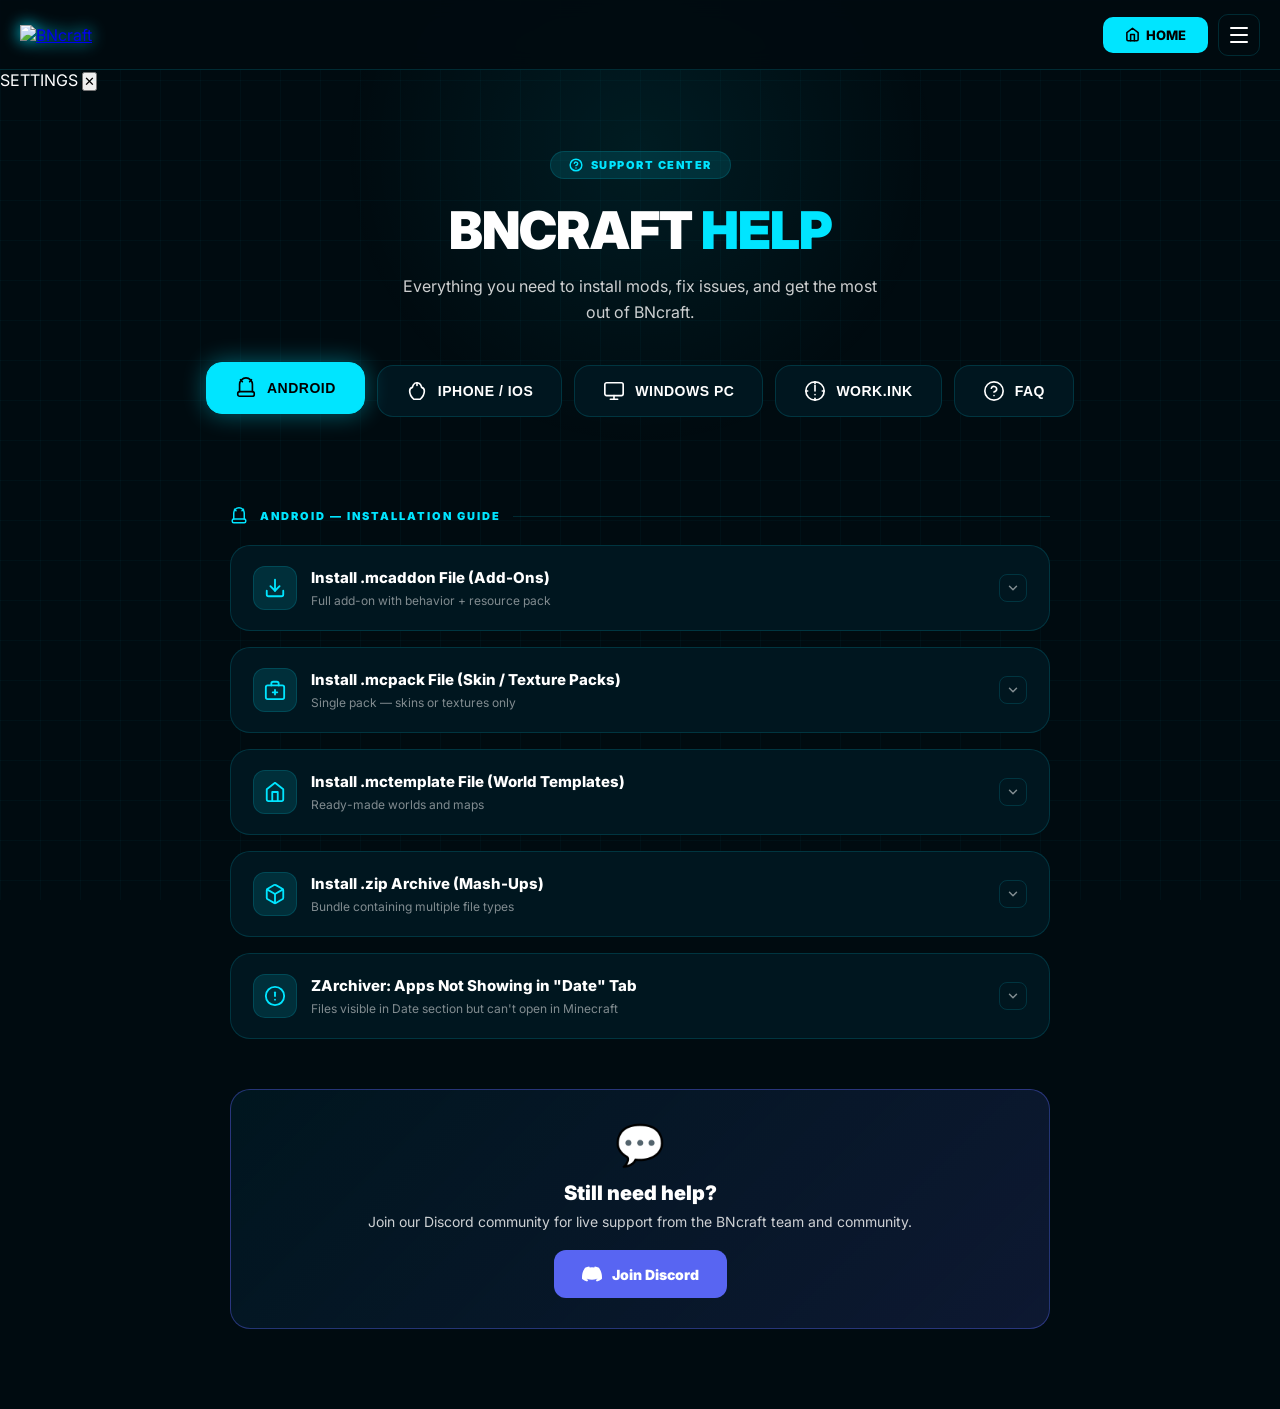
==== commit 8a51a76c: "Add files via upload" ====
--- a/Help-Center.html
+++ b/Help-Center.html
@@ -1,6 +1,10 @@
 <!DOCTYPE html>
 <html lang="en" dir="ltr" data-theme="blue">
-<head>
+<head>
+    <link rel="icon" type="image/x-icon" href="favicon.ico">
+    <link rel="icon" type="image/png" sizes="32x32" href="favicon-32.png">
+    <link rel="apple-touch-icon" sizes="180x180" href="apple-touch-icon.png">
+    <link rel="apple-touch-icon" sizes="180x180" href="apple-touch-icon.png">
     <meta charset="UTF-8">
     <meta name="viewport" content="width=device-width, initial-scale=1.0, maximum-scale=1.0, user-scalable=no">
     <title>BNcraft | Help Center</title>
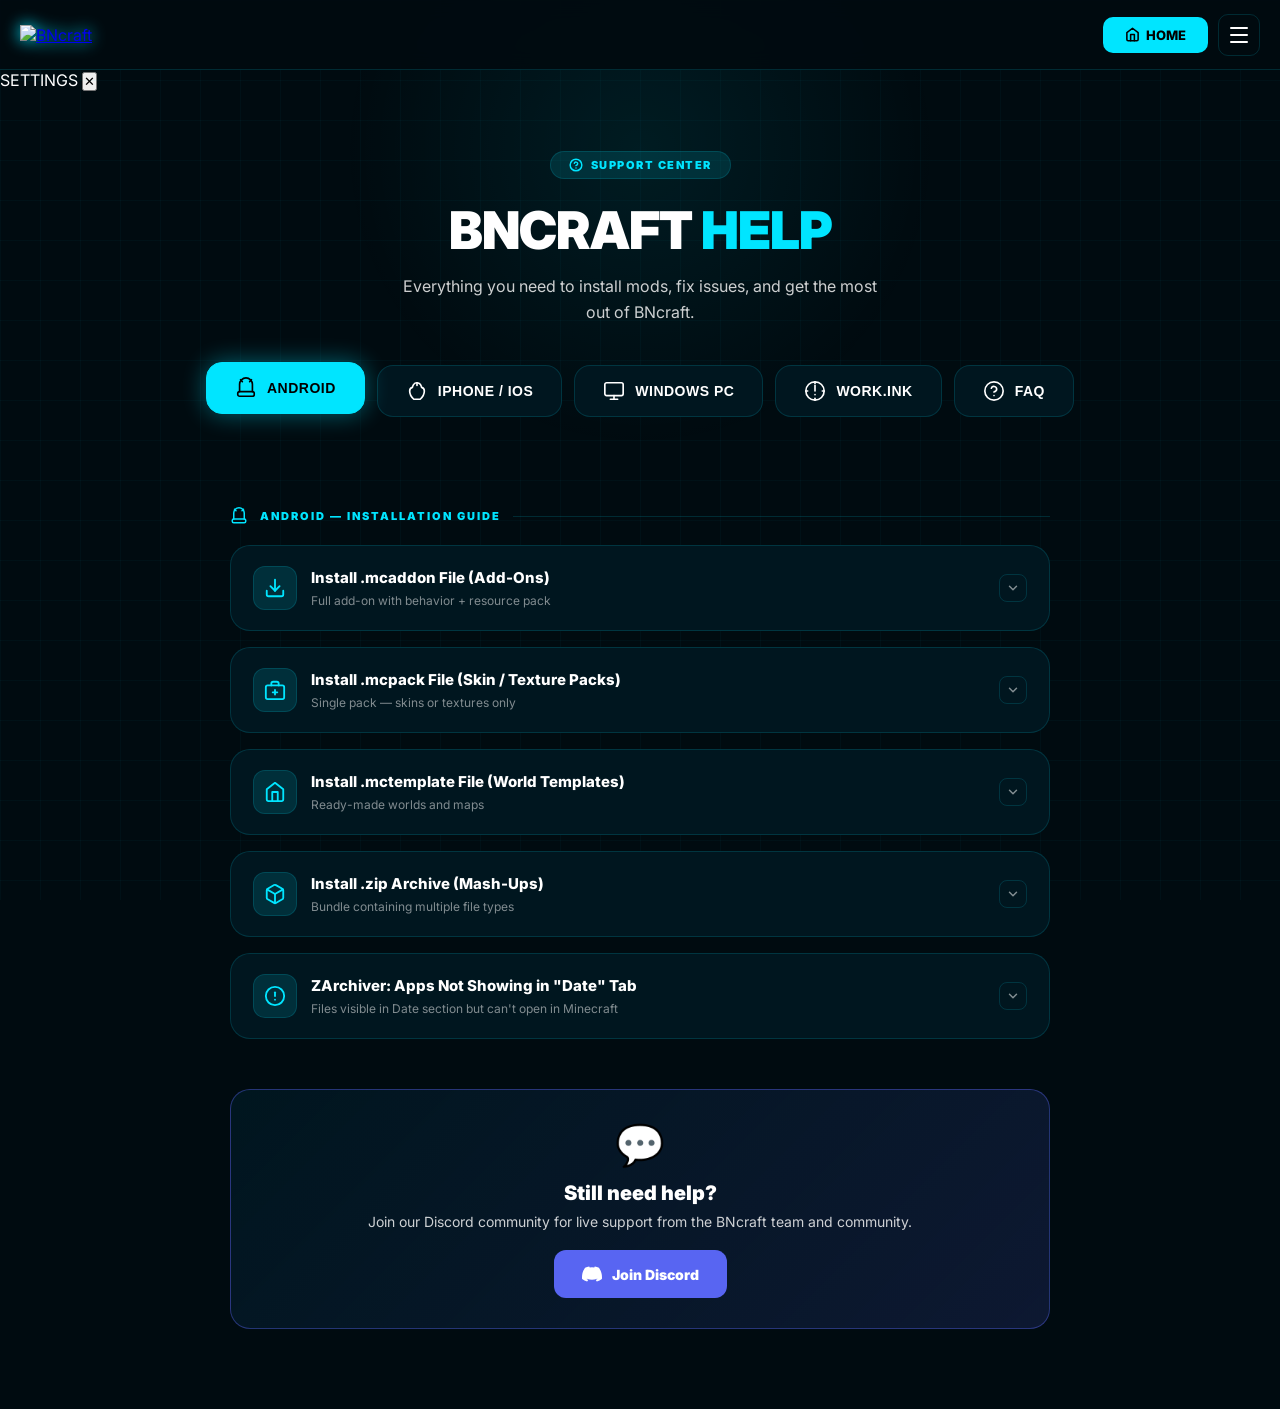
==== commit 92149027: "Add files via upload" ====
--- a/Help-Center.html
+++ b/Help-Center.html
@@ -3,7 +3,6 @@
 <head>
     <link rel="icon" type="image/x-icon" href="favicon.ico">
     <link rel="icon" type="image/png" sizes="32x32" href="favicon-32.png">
-    <link rel="apple-touch-icon" sizes="180x180" href="apple-touch-icon.png">
     <link rel="apple-touch-icon" sizes="180x180" href="apple-touch-icon.png">
     <meta charset="UTF-8">
     <meta name="viewport" content="width=device-width, initial-scale=1.0, maximum-scale=1.0, user-scalable=no">
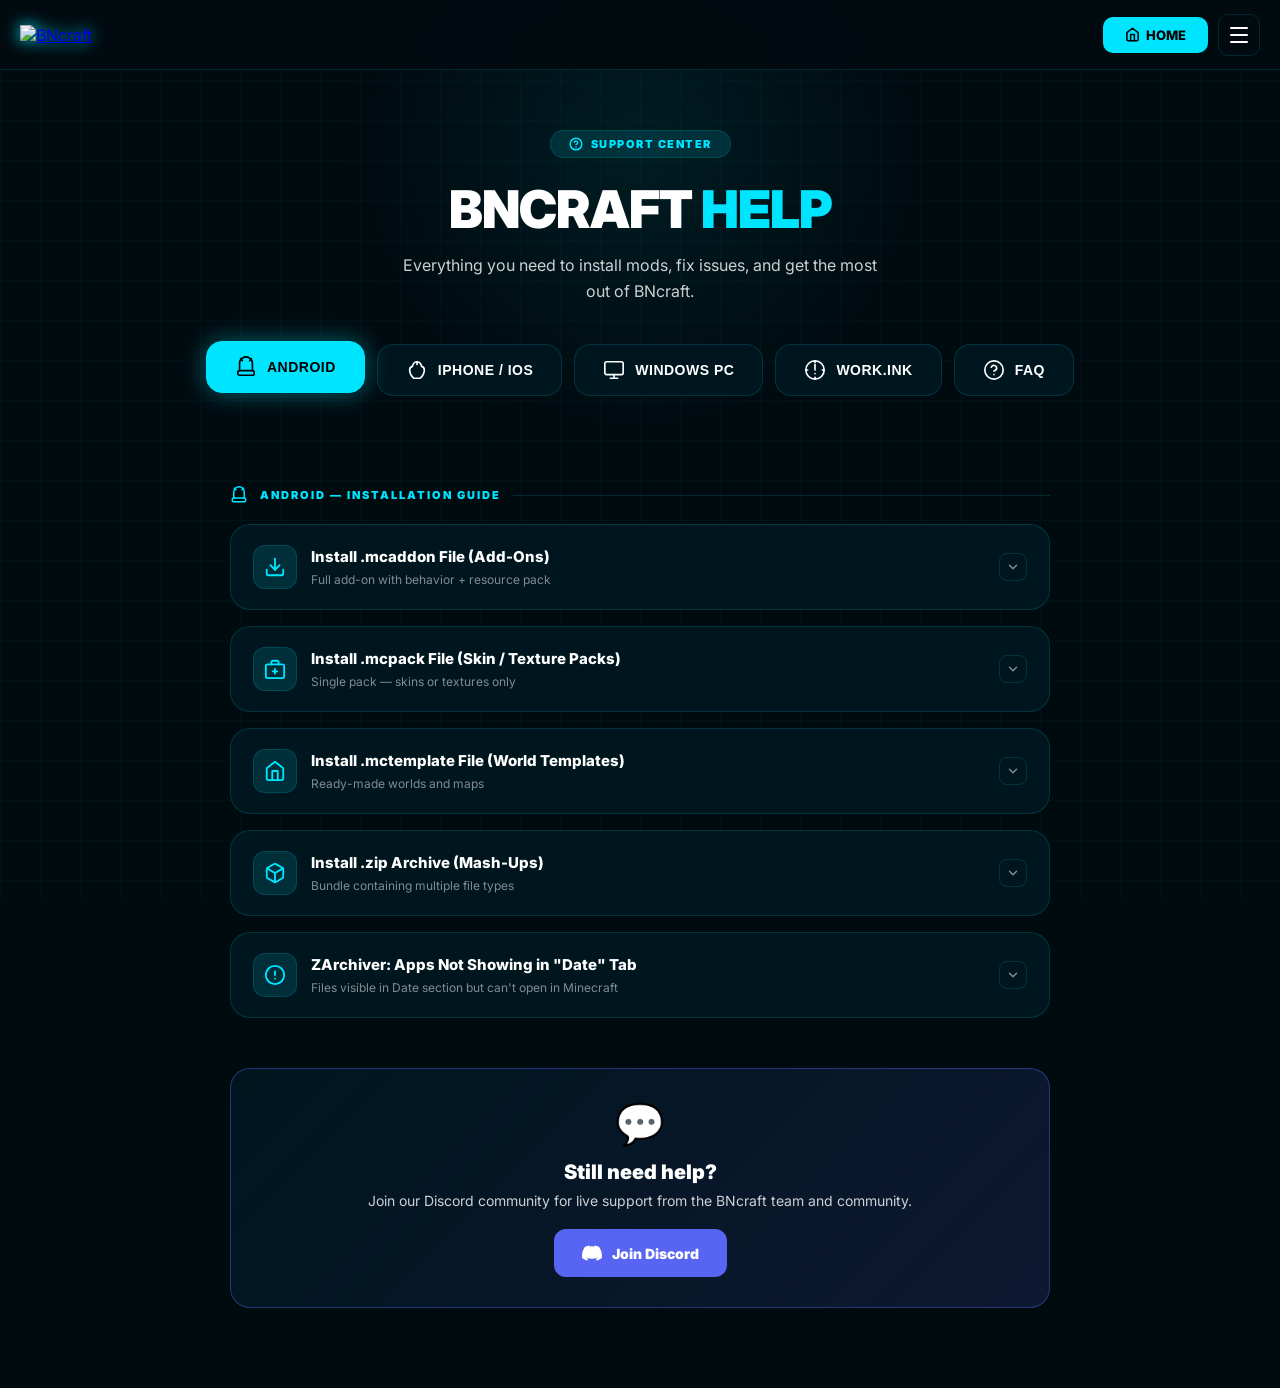
==== commit ae65c2a1: "Add files via upload" ====
--- a/Help-Center.html
+++ b/Help-Center.html
@@ -1,2932 +1,2932 @@
-<!DOCTYPE html>
-<html lang="en" dir="ltr" data-theme="blue">
+<!DOCTYPE html>
+<html lang="en" dir="ltr" data-theme="blue">
 <head>
+    <meta charset="UTF-8">
+    <meta name="viewport" content="width=device-width, initial-scale=1.0, maximum-scale=1.0, user-scalable=no">
     <link rel="icon" type="image/x-icon" href="favicon.ico">
     <link rel="icon" type="image/png" sizes="32x32" href="favicon-32.png">
     <link rel="apple-touch-icon" sizes="180x180" href="apple-touch-icon.png">
-    <meta charset="UTF-8">
-    <meta name="viewport" content="width=device-width, initial-scale=1.0, maximum-scale=1.0, user-scalable=no">
-    <title>BNcraft | Help Center</title>
-    <link href="https://fonts.googleapis.com/css2?family=Inter:wght@400;600;800;900&family=Press+Start+2P&family=Space+Mono:wght@400;700&family=Nunito:wght@400;600;700;800;900&display=swap" rel="stylesheet">
-    <link rel="stylesheet" href="css/bncraft-shared.css">
-    <style>
-        /* ============================================================
-           THEME VARIABLES — Exact match to BNcraft main site
-        ============================================================ */
-        :root,
-        [data-theme="blue"] {
-            --bg-dark: #000b10;
-            --card-bg: #00161f;
-            --accent: #00e5ff;
-            --modal-bg: #001a24;
-            --glow: 0 0 25px rgba(0,229,255,0.4);
-            --coin-gold: #ffcc00;
-            --text-main: #ffffff;
-            --text-sub: rgba(255,255,255,0.8);
-            --text-label: rgba(255,255,255,0.5);
-            --nav-bg: rgba(0,11,16,0.95);
-            --grid-color: rgba(0,229,255,0.03);
-            --border-color: rgba(0,229,255,0.15);
-            --border-hover: rgba(0,229,255,0.8);
-            --info-card-bg: rgba(255,255,255,0.03);
-            --desc-bg: rgba(0,0,0,0.2);
-            --menu-item-hover: rgba(0,229,255,0.08);
-            --step-num-bg: rgba(0,229,255,0.12);
-            --warning-bg: rgba(255,180,0,0.08);
-            --warning-border: rgba(255,180,0,0.4);
-            --success-bg: rgba(0,255,100,0.06);
-            --success-border: rgba(0,255,100,0.3);
-        }
-        [data-theme="purple"] {
-            --bg-dark: #080010; --card-bg: #12001e; --accent: #bf00ff;
-            --modal-bg: #160022; --glow: 0 0 25px rgba(191,0,255,0.4);
-            --coin-gold: #ffcc00; --text-main: #ffffff; --text-sub: rgba(255,255,255,0.8);
-            --text-label: rgba(255,255,255,0.5); --nav-bg: rgba(8,0,16,0.95);
-            --grid-color: rgba(191,0,255,0.03); --border-color: rgba(191,0,255,0.15);
-            --border-hover: rgba(191,0,255,0.8); --info-card-bg: rgba(255,255,255,0.03);
-            --desc-bg: rgba(0,0,0,0.2); --menu-item-hover: rgba(191,0,255,0.08);
-            --step-num-bg: rgba(191,0,255,0.12); --warning-bg: rgba(255,180,0,0.08);
-            --warning-border: rgba(255,180,0,0.4); --success-bg: rgba(0,255,100,0.06);
-            --success-border: rgba(0,255,100,0.3);
-        }
-        [data-theme="red"] {
-            --bg-dark: #0f0000; --card-bg: #1e0000; --accent: #ff2222;
-            --modal-bg: #220000; --glow: 0 0 25px rgba(255,34,34,0.4);
-            --coin-gold: #ffcc00; --text-main: #ffffff; --text-sub: rgba(255,255,255,0.8);
-            --text-label: rgba(255,255,255,0.5); --nav-bg: rgba(15,0,0,0.95);
-            --grid-color: rgba(255,34,34,0.03); --border-color: rgba(255,34,34,0.15);
-            --border-hover: rgba(255,34,34,0.8); --info-card-bg: rgba(255,255,255,0.03);
-            --desc-bg: rgba(0,0,0,0.2); --menu-item-hover: rgba(255,34,34,0.08);
-            --step-num-bg: rgba(255,34,34,0.12); --warning-bg: rgba(255,180,0,0.08);
-            --warning-border: rgba(255,180,0,0.4); --success-bg: rgba(0,255,100,0.06);
-            --success-border: rgba(0,255,100,0.3);
-        }
-        [data-theme="green"] {
-            --bg-dark: #001008; --card-bg: #001d10; --accent: #00ff88;
-            --modal-bg: #001a10; --glow: 0 0 25px rgba(0,255,136,0.4);
-            --coin-gold: #ffcc00; --text-main: #ffffff; --text-sub: rgba(255,255,255,0.8);
-            --text-label: rgba(255,255,255,0.5); --nav-bg: rgba(0,16,8,0.95);
-            --grid-color: rgba(0,255,136,0.03); --border-color: rgba(0,255,136,0.15);
-            --border-hover: rgba(0,255,136,0.8); --info-card-bg: rgba(255,255,255,0.03);
-            --desc-bg: rgba(0,0,0,0.2); --menu-item-hover: rgba(0,255,136,0.08);
-            --step-num-bg: rgba(0,255,136,0.12); --warning-bg: rgba(255,180,0,0.08);
-            --warning-border: rgba(255,180,0,0.4); --success-bg: rgba(0,255,100,0.06);
-            --success-border: rgba(0,255,100,0.3);
-        }
-        [data-theme="yellow"] {
-            --bg-dark: #0e0e00; --card-bg: #1c1c00; --accent: #ffe000;
-            --modal-bg: #1a1900; --glow: 0 0 25px rgba(255,224,0,0.4);
-            --coin-gold: #ffaa00; --text-main: #ffffff; --text-sub: rgba(255,255,255,0.8);
-            --text-label: rgba(255,255,255,0.5); --nav-bg: rgba(14,14,0,0.95);
-            --grid-color: rgba(255,224,0,0.03); --border-color: rgba(255,224,0,0.15);
-            --border-hover: rgba(255,224,0,0.8); --info-card-bg: rgba(255,255,255,0.03);
-            --desc-bg: rgba(0,0,0,0.2); --menu-item-hover: rgba(255,224,0,0.08);
-            --step-num-bg: rgba(255,224,0,0.12); --warning-bg: rgba(255,180,0,0.08);
-            --warning-border: rgba(255,180,0,0.4); --success-bg: rgba(0,255,100,0.06);
-            --success-border: rgba(0,255,100,0.3);
-        }
-        [data-theme="orange"] {
-            --bg-dark: #0e0700; --card-bg: #1e1000; --accent: #ff8c00;
-            --modal-bg: #1a0d00; --glow: 0 0 25px rgba(255,140,0,0.4);
-            --coin-gold: #ffcc00; --text-main: #ffffff; --text-sub: rgba(255,255,255,0.8);
-            --text-label: rgba(255,255,255,0.5); --nav-bg: rgba(14,7,0,0.95);
-            --grid-color: rgba(255,140,0,0.03); --border-color: rgba(255,140,0,0.15);
-            --border-hover: rgba(255,140,0,0.8); --info-card-bg: rgba(255,255,255,0.03);
-            --desc-bg: rgba(0,0,0,0.2); --menu-item-hover: rgba(255,140,0,0.08);
-            --step-num-bg: rgba(255,140,0,0.12); --warning-bg: rgba(255,180,0,0.08);
-            --warning-border: rgba(255,180,0,0.4); --success-bg: rgba(0,255,100,0.06);
-            --success-border: rgba(0,255,100,0.3);
-        }
-        [data-theme="white"] {
-            --bg-dark: #eef2f7; --card-bg: #ffffff; --accent: #0077cc;
-            --modal-bg: #f4f8fc; --glow: 0 0 20px rgba(0,119,204,0.25);
-            --coin-gold: #bb7700; --text-main: #111111; --text-sub: rgba(0,0,0,0.75);
-            --text-label: rgba(0,0,0,0.5); --nav-bg: rgba(238,242,247,0.97);
-            --grid-color: rgba(0,119,204,0.05); --border-color: rgba(0,119,204,0.2);
-            --border-hover: rgba(0,119,204,0.8); --info-card-bg: rgba(0,0,0,0.04);
-            --desc-bg: rgba(0,0,0,0.04); --menu-item-hover: rgba(0,119,204,0.08);
-            --step-num-bg: rgba(0,119,204,0.1); --warning-bg: rgba(180,120,0,0.08);
-            --warning-border: rgba(180,120,0,0.4); --success-bg: rgba(0,150,60,0.06);
-            --success-border: rgba(0,150,60,0.3);
-        }
-        [data-theme="grayscale"] {
-            --bg-dark: #0a0a0a; --card-bg: #141414; --accent: #e0e0e0;
-            --modal-bg: #111111; --glow: 0 0 20px rgba(255,255,255,0.15);
-            --text-main: #f5f5f5; --text-sub: rgba(245,245,245,0.8);
-            --text-label: rgba(245,245,245,0.45); --nav-bg: rgba(10,10,10,0.96);
-            --grid-color: rgba(255,255,255,0.04); --border-color: rgba(255,255,255,0.18);
-            --border-hover: rgba(255,255,255,0.7); --info-card-bg: rgba(255,255,255,0.05);
-            --desc-bg: rgba(0,0,0,0.35); --menu-item-hover: rgba(255,255,255,0.08);
-            --step-num-bg: rgba(255,255,255,0.1); --warning-bg: rgba(255,200,0,0.08);
-            --warning-border: rgba(255,200,0,0.35); --success-bg: rgba(0,200,100,0.08);
-            --success-border: rgba(0,200,100,0.35);
-        }
-        [data-theme="pink"] {
-            --bg-dark: #120008; --card-bg: #1f0012; --accent: #ff69b4;
-            --modal-bg: #1a000f; --glow: 0 0 25px rgba(255,105,180,0.45);
-            --text-main: #ffffff; --text-sub: rgba(255,255,255,0.85);
-            --text-label: rgba(255,200,230,0.55); --nav-bg: rgba(18,0,8,0.96);
-            --grid-color: rgba(255,105,180,0.04); --border-color: rgba(255,105,180,0.22);
-            --border-hover: rgba(255,105,180,0.85); --info-card-bg: rgba(255,105,180,0.06);
-            --desc-bg: rgba(0,0,0,0.25); --menu-item-hover: rgba(255,105,180,0.1);
-            --step-num-bg: rgba(255,105,180,0.12); --warning-bg: rgba(255,200,0,0.08);
-            --warning-border: rgba(255,200,0,0.35); --success-bg: rgba(0,200,100,0.08);
-            --success-border: rgba(0,200,100,0.35);
-        }
-
-        /* ============================================================
-           RESET & BASE
-        ============================================================ */
-        * { margin:0; padding:0; box-sizing:border-box; }
-
-        body {
-            background-color: var(--bg-dark);
-            color: var(--text-main);
-            font-family: 'Inter', sans-serif;
-            overflow-x: hidden;
-            transition: background-color 0.35s ease, color 0.35s ease;
-        }
-        body::before {
-            content:'';
-            position:fixed;
-            inset:0;
-            background-image:
-                linear-gradient(var(--grid-color) 1px, transparent 1px),
-                linear-gradient(90deg, var(--grid-color) 1px, transparent 1px);
-            background-size:40px 40px;
-            pointer-events:none;
-            z-index:0;
-        }
-        body::after {
-            content:'';
-            position:fixed;
-            top:-150px;
-            left:50%;
-            transform:translateX(-50%);
-            width:600px;
-            height:600px;
-            background:radial-gradient(circle, rgba(0,229,255,0.08) 0%, transparent 70%);
-            pointer-events:none;
-            z-index:0;
-            animation:pulse 4s ease-in-out infinite;
-        }
-        @keyframes pulse {
-            0%,100%{opacity:.6;transform:translateX(-50%) scale(1);}
-            50%{opacity:1;transform:translateX(-50%) scale(1.1);}
-        }
-
-        /* ============================================================
-           NAVIGATION
-        ============================================================ */
-        nav {
-            width:100%;
-            height:70px;
-            display:flex;
-            align-items:center;
-            justify-content:space-between;
-            padding:0 20px;
-            border-bottom:1px solid var(--border-color);
-            background:var(--nav-bg);
-            backdrop-filter:blur(10px);
-            position:sticky;
-            top:0;
-            z-index:1000;
-            transition: background 0.35s ease, border-color 0.35s ease;
-        }
-        .nav-logo-img {
-            height:45px;
-            filter:drop-shadow(0 0 8px var(--accent));
-        }
-        .nav-right {
-            display:flex;
-            align-items:center;
-            gap:10px;
-        }
-        .nav-btn {
-            background:var(--accent);
-            color:#000;
-            border:none;
-            padding:10px 22px;
-            border-radius:10px;
-            font-weight:800;
-            cursor:pointer;
-            font-size:13px;
-            transition:.3s;
-            text-transform:uppercase;
-            text-decoration:none;
-            display:inline-flex;
-            align-items:center;
-            gap:6px;
-        }
-        .nav-btn:hover {
-            opacity:.85;
-            box-shadow:var(--glow);
-        }
-
-        /* Hamburger */
-        .hamburger-btn {
-            background:transparent;
-            border:1px solid var(--border-color);
-            color:var(--text-main);
-            width:42px; height:42px;
-            border-radius:10px;
-            cursor:pointer;
-            display:flex; flex-direction:column;
-            align-items:center; justify-content:center;
-            gap:5px; transition:.3s;
-        }
-        .hamburger-btn:hover { border-color:var(--accent); box-shadow:var(--glow); }
-        .hamburger-btn span {
-            display:block; width:18px; height:2px;
-            background:var(--text-main); border-radius:2px; transition:.3s;
-        }
-        .hamburger-btn.open span:nth-child(1) { transform:translateY(7px) rotate(45deg); }
-        .hamburger-btn.open span:nth-child(2) { opacity:0; }
-        .hamburger-btn.open span:nth-child(3) { transform:translateY(-7px) rotate(-45deg); }
-
-        /* Dropdown */
-        .hamburger-menu {
-            position:fixed;
-            top:80px; right:20px;
-            background:var(--modal-bg);
-            border:1px solid var(--border-color);
-            border-radius:16px;
-            padding:10px;
-            z-index:5000;
-            display:none;
-            min-width:220px;
-            box-shadow:var(--glow);
-            transition: background 0.35s ease;
-        }
-        .hamburger-menu.open { display:block; animation:menuSlide .2s ease; }
-        @keyframes menuSlide {
-            from{opacity:0;transform:translateY(-8px);}
-            to{opacity:1;transform:translateY(0);}
-        }
-        .menu-item {
-            display:flex; align-items:center; gap:12px;
-            padding:12px 16px; border-radius:10px;
-            cursor:pointer; text-decoration:none;
-            color:var(--text-main); font-weight:700; font-size:14px;
-            transition:.2s; background:transparent;
-            border:none; width:100%; text-align:left;
-        }
-        .menu-item:hover { background:var(--menu-item-hover); color:var(--accent); }
-        .menu-item svg { width:18px; height:18px; flex-shrink:0; stroke:currentColor; fill:none; stroke-width:2; stroke-linecap:round; stroke-linejoin:round; }
-        .menu-divider { height:1px; background:var(--border-color); margin:6px 0; }
-
-        /* Theme sub */
-        .theme-sub { display:none; padding:10px 8px 4px; }
-        .theme-sub.open { display:block; }
-        .theme-sub-title {
-            font-size:10px; font-weight:900; text-transform:uppercase;
-            color:var(--text-label); letter-spacing:1px; margin-bottom:10px; padding-left:8px;
-        }
-        .theme-dots-row { display:flex; flex-wrap:wrap; gap:8px; justify-content:center; padding-bottom:6px; }
-        .theme-dot-wrap { display:flex; flex-direction:column; align-items:center; gap:4px; }
-        .theme-dot { width:32px; height:32px; border-radius:50%; cursor:pointer; border:2px solid transparent; transition:.25s; }
-        .theme-dot:hover { transform:scale(1.15); }
-        .theme-dot.active-theme { border-color:var(--text-main); box-shadow:0 0 8px rgba(255,255,255,0.35); }
-        .theme-dot[data-t="blue"]   { background:radial-gradient(circle at 35% 35%,#00e5ff,#002d3f); }
-        .theme-dot[data-t="purple"] { background:radial-gradient(circle at 35% 35%,#bf00ff,#200035); }
-        .theme-dot[data-t="red"]    { background:radial-gradient(circle at 35% 35%,#ff2222,#380000); }
-        .theme-dot[data-t="green"]  { background:radial-gradient(circle at 35% 35%,#00ff88,#003015); }
-        .theme-dot[data-t="yellow"] { background:radial-gradient(circle at 35% 35%,#ffe000,#302e00); }
-        .theme-dot[data-t="orange"] { background:radial-gradient(circle at 35% 35%,#ff8c00,#351c00); }
-        .theme-dot[data-t="white"]  { background:radial-gradient(circle at 35% 35%,#ffffff,#aabbd0); border-color:#bbb; }
-        .theme-dot-lbl { font-size:9px; font-weight:700; text-transform:uppercase; color:var(--text-label); }
-
-        /* Language sub */
-        .lang-sub { display:none; padding:6px 8px 4px; }
-        .lang-sub.open { display:block; }
-        .lang-option {
-            display:flex; align-items:center; gap:10px;
-            padding:10px 14px; border-radius:8px;
-            cursor:pointer; font-size:13px; font-weight:700;
-            color:var(--text-sub); transition:.2s;
-            border:none; background:transparent; width:100%;
-        }
-        .lang-option:hover { background:var(--menu-item-hover); color:var(--accent); }
-        .lang-option.active-lang { color:var(--accent); }
-        .lang-flag { font-size:18px; }
-
-        /* ============================================================
-           HERO
-        ============================================================ */
-        .help-hero {
-            text-align:center;
-            padding:60px 20px 40px;
-            position:relative;
-            z-index:1;
-        }
-        .help-hero-badge {
-            display:inline-flex;
-            align-items:center;
-            gap:8px;
-            background:var(--step-num-bg);
-            border:1px solid var(--border-color);
-            border-radius:50px;
-            padding:6px 18px;
-            font-size:11px;
-            font-weight:900;
-            text-transform:uppercase;
-            letter-spacing:1.5px;
-            color:var(--accent);
-            margin-bottom:20px;
-        }
-        .help-hero-badge svg { width:14px; height:14px; stroke:var(--accent); fill:none; stroke-width:2.5; stroke-linecap:round; stroke-linejoin:round; }
-        .help-hero h1 {
-            font-size:clamp(28px,8vw,52px);
-            font-weight:900;
-            text-transform:uppercase;
-            letter-spacing:-1px;
-            margin-bottom:12px;
-        }
-        .help-hero h1 span { color:var(--accent); }
-        .help-hero p {
-            font-size:16px;
-            color:var(--text-sub);
-            max-width:500px;
-            margin:0 auto;
-            line-height:1.6;
-        }
-
-        /* ============================================================
-           PLATFORM TABS
-        ============================================================ */
-        .platform-tabs {
-            display:flex;
-            justify-content:center;
-            gap:12px;
-            flex-wrap:wrap;
-            padding:0 20px 40px;
-            position:relative;
-            z-index:1;
-        }
-        .platform-tab {
-            display:flex;
-            align-items:center;
-            gap:10px;
-            padding:14px 28px;
-            border-radius:16px;
-            border:1.5px solid var(--border-color);
-            background:var(--card-bg);
-            color:var(--text-main);
-            font-weight:800;
-            font-size:14px;
-            cursor:pointer;
-            transition:all .3s ease;
-            text-transform:uppercase;
-            letter-spacing:.5px;
-        }
-        .platform-tab svg { width:22px; height:22px; flex-shrink:0; }
-        .platform-tab:hover { border-color:var(--accent); transform:translateY(-3px); box-shadow:var(--glow); }
-        .platform-tab.active {
-            background:var(--accent);
-            color:#000;
-            border-color:var(--accent);
-            box-shadow:var(--glow);
-            transform:translateY(-3px);
-        }
-        .platform-tab.active svg { stroke:#000; }
-
-        /* ============================================================
-           MAIN CONTENT
-        ============================================================ */
-        .help-main {
-            max-width:860px;
-            margin:0 auto;
-            padding:0 20px 80px;
-            position:relative;
-            z-index:1;
-        }
-
-        /* Section divider label */
-        .section-label {
-            display:flex;
-            align-items:center;
-            gap:12px;
-            margin-bottom:20px;
-            margin-top:50px;
-        }
-        .section-label-text {
-            font-size:11px;
-            font-weight:900;
-            text-transform:uppercase;
-            letter-spacing:2px;
-            color:var(--accent);
-        }
-        .section-label-line {
-            flex:1;
-            height:1px;
-            background:var(--border-color);
-        }
-        .section-label svg {
-            width:18px; height:18px; stroke:var(--accent); fill:none;
-            stroke-width:2; stroke-linecap:round; stroke-linejoin:round; flex-shrink:0;
-        }
-
-        /* Install Card */
-        .install-card {
-            background:var(--card-bg);
-            border:1px solid var(--border-color);
-            border-radius:20px;
-            margin-bottom:16px;
-            overflow:hidden;
-            transition:border-color .3s, box-shadow .3s;
-        }
-        .install-card:hover { border-color:var(--border-hover); }
-        .install-card-header {
-            display:flex;
-            align-items:center;
-            gap:14px;
-            padding:20px 22px;
-            cursor:pointer;
-            user-select:none;
-        }
-        .install-card-icon {
-            width:44px; height:44px;
-            border-radius:12px;
-            background:var(--step-num-bg);
-            border:1px solid var(--border-color);
-            display:flex; align-items:center; justify-content:center;
-            flex-shrink:0;
-            color:var(--accent);
-        }
-        .install-card-icon svg { width:22px; height:22px; stroke:var(--accent); fill:none; stroke-width:2; stroke-linecap:round; stroke-linejoin:round; }
-        .install-card-title {
-            flex:1;
-        }
-        .install-card-title h3 {
-            font-size:15px; font-weight:800;
-            color:var(--text-main);
-            margin-bottom:2px;
-        }
-        .install-card-title span {
-            font-size:12px; color:var(--text-label);
-        }
-        .install-card-arrow {
-            width:28px; height:28px;
-            border-radius:8px;
-            border:1px solid var(--border-color);
-            display:flex; align-items:center; justify-content:center;
-            color:var(--text-label);
-            transition:.3s;
-            flex-shrink:0;
-        }
-        .install-card-arrow svg { width:14px; height:14px; stroke:currentColor; fill:none; stroke-width:2.5; stroke-linecap:round; stroke-linejoin:round; transition:.3s; }
-        .install-card.open .install-card-arrow svg { transform:rotate(180deg); }
-        .install-card.open .install-card-arrow { border-color:var(--accent); color:var(--accent); }
-
-        .install-card-body {
-            display:none;
-            padding:0 22px 22px;
-            border-top:1px solid var(--border-color);
-            margin-top:0;
-        }
-        .install-card.open .install-card-body { display:block; animation:fadeIn .25s ease; }
-        @keyframes fadeIn { from{opacity:0;transform:translateY(-6px);}to{opacity:1;transform:translateY(0);} }
-
-        /* Steps */
-        .steps { margin-top:16px; }
-        .step {
-            display:flex;
-            gap:16px;
-            margin-bottom:18px;
-            align-items:flex-start;
-        }
-        .step-num {
-            width:32px; height:32px; min-width:32px;
-            border-radius:10px;
-            background:var(--step-num-bg);
-            border:1px solid var(--border-color);
-            display:flex; align-items:center; justify-content:center;
-            font-size:13px; font-weight:900;
-            color:var(--accent);
-        }
-        .step-content {}
-        .step-content strong {
-            display:block;
-            font-size:14px; font-weight:800;
-            color:var(--text-main);
-            margin-bottom:4px;
-        }
-        .step-content p {
-            font-size:13px;
-            color:var(--text-sub);
-            line-height:1.65;
-        }
-        .step-content code {
-            display:inline-block;
-            background:var(--step-num-bg);
-            border:1px solid var(--border-color);
-            border-radius:6px;
-            padding:1px 8px;
-            font-family:monospace;
-            font-size:12px;
-            color:var(--accent);
-            word-break:break-all;
-        }
-
-        /* Warning / info box */
-        .note-box {
-            display:flex;
-            gap:12px;
-            padding:14px 16px;
-            border-radius:12px;
-            margin-top:6px;
-            margin-bottom:6px;
-        }
-        .note-box.warning { background:var(--warning-bg); border:1px solid var(--warning-border); }
-        .note-box.success { background:var(--success-bg); border:1px solid var(--success-border); }
-        .note-box.info { background:var(--step-num-bg); border:1px solid var(--border-color); }
-        .note-box svg { width:18px; height:18px; flex-shrink:0; margin-top:1px; fill:none; stroke-width:2; stroke-linecap:round; stroke-linejoin:round; }
-        .note-box.warning svg { stroke:#ffb400; }
-        .note-box.success svg { stroke:#00ff88; }
-        .note-box.info svg { stroke:var(--accent); }
-        .note-box p { font-size:13px; color:var(--text-sub); line-height:1.6; }
-        .note-box strong { color:var(--text-main); }
-
-        /* Path display */
-        .path-display {
-            display:flex;
-            align-items:center;
-            gap:8px;
-            flex-wrap:wrap;
-            background:var(--desc-bg);
-            border:1px solid var(--border-color);
-            border-radius:10px;
-            padding:10px 14px;
-            margin-top:8px;
-        }
-        .path-part {
-            font-size:12px; font-weight:700;
-            color:var(--accent);
-            font-family:monospace;
-        }
-        .path-arrow { color:var(--text-label); font-size:12px; }
-
-        /* ============================================================
-           PLATFORM PANELS
-        ============================================================ */
-        .platform-panel { display:none; }
-        .platform-panel.active { display:block; }
-
-        /* ============================================================
-           FAQ / WORKINK SECTION
-        ============================================================ */
-        .faq-card {
-            background:var(--card-bg);
-            border:1px solid var(--border-color);
-            border-radius:20px;
-            margin-bottom:14px;
-            overflow:hidden;
-            transition:border-color .3s;
-        }
-        .faq-card:hover { border-color:var(--border-hover); }
-        .faq-header {
-            display:flex;
-            align-items:flex-start;
-            gap:14px;
-            padding:20px 22px;
-            cursor:pointer;
-            user-select:none;
-        }
-        .faq-icon {
-            width:38px; height:38px; min-width:38px;
-            border-radius:10px;
-            background:var(--step-num-bg);
-            border:1px solid var(--border-color);
-            display:flex; align-items:center; justify-content:center;
-        }
-        .faq-icon svg { width:18px; height:18px; stroke:var(--accent); fill:none; stroke-width:2; stroke-linecap:round; stroke-linejoin:round; }
-        .faq-title-wrap { flex:1; }
-        .faq-title { font-size:14px; font-weight:800; color:var(--text-main); margin-bottom:3px; }
-        .faq-subtitle { font-size:12px; color:var(--text-label); }
-        .faq-arrow { width:28px; height:28px; min-width:28px; border-radius:8px; border:1px solid var(--border-color); display:flex; align-items:center; justify-content:center; color:var(--text-label); transition:.3s; margin-top:2px; }
-        .faq-arrow svg { width:14px; height:14px; stroke:currentColor; fill:none; stroke-width:2.5; stroke-linecap:round; stroke-linejoin:round; transition:.3s; }
-        .faq-card.open .faq-arrow svg { transform:rotate(180deg); }
-        .faq-card.open .faq-arrow { border-color:var(--accent); color:var(--accent); }
-        .faq-body {
-            display:none;
-            padding:0 22px 22px;
-            border-top:1px solid var(--border-color);
-        }
-        .faq-card.open .faq-body { display:block; animation:fadeIn .25s ease; }
-
-        /* Fix steps inside faq */
-        .fix-step {
-            display:flex;
-            gap:14px;
-            padding:14px 0;
-            border-bottom:1px solid var(--border-color);
-            align-items:flex-start;
-        }
-        .fix-step:last-child { border-bottom:none; padding-bottom:0; }
-        .fix-num {
-            width:28px; height:28px; min-width:28px;
-            border-radius:8px;
-            background:var(--step-num-bg);
-            display:flex; align-items:center; justify-content:center;
-            font-size:12px; font-weight:900;
-            color:var(--accent);
-        }
-        .fix-content strong { display:block; font-size:13px; font-weight:800; color:var(--text-main); margin-bottom:3px; }
-        .fix-content p { font-size:13px; color:var(--text-sub); line-height:1.6; }
-        .fix-content code { background:var(--step-num-bg); border:1px solid var(--border-color); border-radius:5px; padding:1px 7px; font-family:monospace; font-size:12px; color:var(--accent); }
-
-        /* ============================================================
-           DISCORD BANNER
-        ============================================================ */
-        .discord-banner {
-            background:linear-gradient(135deg, var(--card-bg) 0%, rgba(88,101,242,0.15) 100%);
-            border:1px solid rgba(88,101,242,0.4);
-            border-radius:20px;
-            padding:30px;
-            text-align:center;
-            margin-top:50px;
-        }
-        .discord-banner-icon { font-size:40px; margin-bottom:12px; display:block; }
-        .discord-banner h3 { font-size:20px; font-weight:900; margin-bottom:8px; }
-        .discord-banner p { font-size:14px; color:var(--text-sub); margin-bottom:20px; }
-        .discord-btn {
-            display:inline-flex;
-            align-items:center;
-            gap:10px;
-            background:#5865F2;
-            color:#fff;
-            padding:14px 28px;
-            border-radius:12px;
-            font-weight:900;
-            font-size:14px;
-            text-decoration:none;
-            transition:.3s;
-        }
-        .discord-btn:hover { opacity:.85; transform:translateY(-2px); box-shadow:0 0 20px rgba(88,101,242,0.5); }
-        .discord-btn svg { width:20px; height:20px; fill:#fff; }
-
-        /* ============================================================
-           FOOTER
-        ============================================================ */
-        .social-footer {
-            width:100%; padding:30px 20px;
-            display:flex; flex-wrap:wrap; gap:20px; justify-content:center;
-            border-top:1px solid var(--border-color); margin-top:20px;
-            position:relative; z-index:1;
-        }
-        .social-icon {
-            width:45px; height:45px; transition:all .3s ease;
-            opacity:.8; filter:drop-shadow(0 0 5px rgba(0,0,0,0.3));
-        }
-        .social-icon:hover { transform:translateY(-5px) scale(1.1); opacity:1; filter:drop-shadow(0 0 15px var(--accent)); }
-        .footer-text { text-align:center; font-size:12px; color:var(--text-label); letter-spacing:1px; padding-bottom:30px; position:relative; z-index:1; }
-
-        /* ============================================================
-           WHITE THEME FIXES
-        ============================================================ */
-        [data-theme="white"] .install-card-title h3 { color:#111; }
-        [data-theme="white"] .faq-title { color:#111; }
-        [data-theme="white"] .step-content strong { color:#111; }
-        [data-theme="white"] .fix-content strong { color:#111; }
-        [data-theme="white"] .discord-banner h3 { color:#111; }
-        [data-theme="white"] body::after { background:radial-gradient(circle,rgba(0,119,204,0.06) 0%,transparent 70%); }
-
-        /* ============================================================
-           RTL (Arabic)
-        ============================================================ */
-        [dir="rtl"] .install-card-header { flex-direction:row-reverse; }
-        [dir="rtl"] .install-card-title { text-align:right; }
-        [dir="rtl"] .install-card-arrow { margin-left:0; }
-        [dir="rtl"] .step { flex-direction:row-reverse; }
-        [dir="rtl"] .step-content { text-align:right; }
-        [dir="rtl"] .faq-header { flex-direction:row-reverse; }
-        [dir="rtl"] .faq-title-wrap { text-align:right; }
-        [dir="rtl"] .fix-step { flex-direction:row-reverse; }
-        [dir="rtl"] .fix-content { text-align:right; }
-        [dir="rtl"] .note-box { flex-direction:row-reverse; }
-        [dir="rtl"] .note-box p { text-align:right; }
-        [dir="rtl"] .path-display { flex-direction:row-reverse; }
-        [dir="rtl"] .section-label { flex-direction:row-reverse; }
-        [dir="rtl"] .menu-item { flex-direction:row-reverse; text-align:right; }
-        [dir="rtl"] .hamburger-menu { right:auto; left:20px; }
-        [dir="rtl"] .platform-tab { flex-direction:row-reverse; }
-
-        /* ============================================================
-           RESPONSIVE
-        ============================================================ */
-        @media(max-width:500px){
-            .platform-tab { padding:12px 18px; font-size:13px; }
-            .install-card-header { padding:16px; }
-            .install-card-body { padding:0 16px 16px; }
-            .faq-header { padding:16px; }
-            .faq-body { padding:0 16px 16px; }
-        }
-    </style>
-</head>
-<body>
-
-<!-- ============================================================
-     NAVIGATION
-============================================================ -->
-<nav>
-    <a href="index.html">
-        <img src="https://bncraft9.weebly.com/uploads/1/5/1/8/151839741/1735983257391_orig.png" class="nav-logo-img" alt="BNcraft">
-    </a>
-    <div class="nav-right">
-        <a class="nav-btn" href="index.html">
-            <svg viewBox="0 0 24 24" width="15" height="15" fill="none" stroke="currentColor" stroke-width="2.5" stroke-linecap="round" stroke-linejoin="round"><path d="M3 9l9-7 9 7v11a2 2 0 01-2 2H5a2 2 0 01-2-2z"/><polyline points="9 22 9 12 15 12 15 22"/></svg>
-            <span data-i18n="nav_home">Home</span>
-        </a>
-        <button class="hamburger-btn" id="hamburgerBtn" onclick="toggleMenu()" aria-label="Menu">
-            <span></span><span></span><span></span>
-        </button>
-    </div>
-</nav>
-
-<!-- ============================================================
-     HAMBURGER MENU
-============================================================ -->
-<div class="hamburger-menu" id="hamburgerMenu">
-    <a class="menu-item" href="index.html">
-        <svg viewBox="0 0 24 24"><path d="M3 9l9-7 9 7v11a2 2 0 01-2 2H5a2 2 0 01-2-2z"/><polyline points="9 22 9 12 15 12 15 22"/></svg>
-        <span data-i18n="menu_home">Home</span>
-    </a>
-    <button class="menu-item" type="button" onclick="BNcraft.openSettingsPanel(); closeMenu();">
-        <svg viewBox="0 0 24 24"><line x1="4" y1="6" x2="20" y2="6"/><line x1="4" y1="12" x2="20" y2="12"/><line x1="4" y1="18" x2="20" y2="18"/></svg>
-        Settings
-    </button>
-    <a class="menu-item" href="Links.html">
-        <svg viewBox="0 0 24 24"><circle cx="18" cy="5" r="3"/><circle cx="6" cy="12" r="3"/><circle cx="18" cy="19" r="3"/><line x1="8.59" y1="13.51" x2="15.42" y2="17.49"/><line x1="15.41" y1="6.51" x2="8.59" y2="10.49"/></svg>
-        Links
-    </a>
-    <a class="menu-item" href="other-mods.html">
-        <svg viewBox="0 0 24 24"><rect x="3" y="3" width="7" height="7"/><rect x="14" y="3" width="7" height="7"/><rect x="3" y="14" width="7" height="7"/><rect x="14" y="14" width="7" height="7"/></svg>
-        <span data-i18n="menu_mods">Other Mods</span>
-    </a>
-    <a class="menu-item" href="Mods.html">
-        <svg viewBox="0 0 24 24"><path d="M21 16V8a2 2 0 00-1-1.73l-7-4a2 2 0 00-2 0l-7 4A2 2 0 003 8v8a2 2 0 001 1.73l7 4a2 2 0 002 0l7-4A2 2 0 0021 16z"/></svg>
-        Marketplace Mods
-    </a>
-    <div class="menu-divider"></div>
-
-    <!-- LANGUAGE -->
-    <button class="menu-item" onclick="toggleLangSub()">
-        <svg viewBox="0 0 24 24"><circle cx="12" cy="12" r="10"/><path d="M12 2a15 15 0 010 20M2 12h20M4.2 7h15.6M4.2 17h15.6"/></svg>
-        <span data-i18n="menu_language">Language</span>
-        <svg id="langArrow" viewBox="0 0 24 24" style="margin-left:auto;width:14px;height:14px;transition:.2s;"><polyline points="6 9 12 15 18 9"/></svg>
-    </button>
-    <div class="lang-sub" id="langSub">
-        <button class="lang-option active-lang" onclick="setLang('en')" id="lang-en">
-            <span class="lang-flag">🇬🇧</span> English
-        </button>
-        <button class="lang-option" onclick="setLang('tr')" id="lang-tr">
-            <span class="lang-flag">🇹🇷</span> Türkçe
-        </button>
-        <button class="lang-option" onclick="setLang('ar')" id="lang-ar">
-            <span class="lang-flag">🇸🇦</span> العربية
-        </button>
-        <button class="lang-option" onclick="setLang('ja')" id="lang-ja">
-            <span class="lang-flag">🇯🇵</span> 日本語
-        </button>
-    </div>
-</div>
-
-<div class="settings-overlay" id="settingsOverlay" onclick="BNcraft.closeSettingsPanel()"></div>
-<aside class="settings-panel" id="settingsPanel">
-    <div class="settings-panel-header">
-        <span class="settings-panel-title">SETTINGS</span>
-        <button type="button" class="settings-close-btn" onclick="BNcraft.closeSettingsPanel()">✕</button>
-    </div>
-    <div class="settings-panel-body"><div id="settingsPanelContent"></div></div>
-</aside>
-
-<!-- ============================================================
-     HERO
-============================================================ -->
-<div class="help-hero">
-    <div class="help-hero-badge">
-        <svg viewBox="0 0 24 24"><circle cx="12" cy="12" r="10"/><path d="M9.09 9a3 3 0 015.83 1c0 2-3 3-3 3"/><line x1="12" y1="17" x2="12.01" y2="17"/></svg>
-        <span data-i18n="hero_badge">Support Center</span>
-    </div>
-    <h1 data-i18n="hero_title">BNcraft <span>Help</span></h1>
-    <p data-i18n="hero_sub">Everything you need to install mods, fix issues, and get the most out of BNcraft.</p>
-</div>
-
-<!-- ============================================================
-     PLATFORM TABS
-============================================================ -->
-<div class="platform-tabs">
-    <button class="platform-tab active" onclick="showPlatform('android', this)">
-        <svg viewBox="0 0 24 24" width="22" height="22" fill="none" stroke="currentColor" stroke-width="1.8" stroke-linecap="round" stroke-linejoin="round">
-            <path d="M5 16V8a7 7 0 0114 0v8"/><rect x="3" y="16" width="18" height="5" rx="2"/><line x1="8" y1="5" x2="6" y2="3"/><line x1="16" y1="5" x2="18" y2="3"/>
-        </svg>
-        <span data-i18n="tab_android">Android</span>
-    </button>
-    <button class="platform-tab" onclick="showPlatform('ios', this)">
-        <svg viewBox="0 0 24 24" width="22" height="22" fill="none" stroke="currentColor" stroke-width="1.8" stroke-linecap="round" stroke-linejoin="round">
-            <path d="M12 3c-1.5 0-3 .8-3.8 2C7.3 6.4 7 8 7 8s-3 .5-3 4c0 5 4.5 9 4.5 9h7S20 17 20 12c0-3.5-3-4-3-4s-.3-1.6-1.2-3C14.9 3.8 13.5 3 12 3z"/>
-            <line x1="12" y1="3" x2="12" y2="6"/>
-        </svg>
-        <span data-i18n="tab_ios">iPhone / iOS</span>
-    </button>
-    <button class="platform-tab" onclick="showPlatform('pc', this)">
-        <svg viewBox="0 0 24 24" width="22" height="22" fill="none" stroke="currentColor" stroke-width="1.8" stroke-linecap="round" stroke-linejoin="round">
-            <rect x="2" y="3" width="20" height="14" rx="2"/><line x1="8" y1="21" x2="16" y2="21"/><line x1="12" y1="17" x2="12" y2="21"/>
-        </svg>
-        <span data-i18n="tab_pc">Windows PC</span>
-    </button>
-    <button class="platform-tab" onclick="showPlatform('workink', this)">
-        <svg viewBox="0 0 24 24" width="22" height="22" fill="none" stroke="currentColor" stroke-width="1.8" stroke-linecap="round" stroke-linejoin="round">
-            <circle cx="12" cy="12" r="10"/><line x1="12" y1="6" x2="12" y2="12"/><line x1="12" y1="16" x2="12.01" y2="16"/><path d="M2 12h2"/><path d="M20 12h2"/><path d="M12 2v2"/><path d="M12 20v2"/>
-        </svg>
-        <span data-i18n="tab_workink">Work.ink</span>
-    </button>
-    <button class="platform-tab" onclick="showPlatform('faq', this)">
-        <svg viewBox="0 0 24 24" width="22" height="22" fill="none" stroke="currentColor" stroke-width="1.8" stroke-linecap="round" stroke-linejoin="round">
-            <circle cx="12" cy="12" r="10"/><path d="M9.09 9a3 3 0 015.83 1c0 2-3 3-3 3"/><line x1="12" y1="17" x2="12.01" y2="17"/>
-        </svg>
-        <span data-i18n="tab_faq">FAQ</span>
-    </button>
-</div>
-
-<!-- ============================================================
-     MAIN CONTENT
-============================================================ -->
-<div class="help-main">
-
-    <!-- ══════════════════════════════════════════════
-         ANDROID PANEL
-    ══════════════════════════════════════════════ -->
-    <div class="platform-panel active" id="panel-android">
-
-        <div class="section-label">
-            <svg viewBox="0 0 24 24"><path d="M5 16V8a7 7 0 0114 0v8"/><rect x="3" y="16" width="18" height="5" rx="2"/><line x1="8" y1="5" x2="6" y2="3"/><line x1="16" y1="5" x2="18" y2="3"/></svg>
-            <span class="section-label-text" data-i18n="android_install_title">Android — Installation Guide</span>
-            <div class="section-label-line"></div>
-        </div>
-
-        <!-- .mcaddon -->
-        <div class="install-card" id="card-android-1">
-            <div class="install-card-header" onclick="toggleCard('card-android-1')">
-                <div class="install-card-icon">
-                    <svg viewBox="0 0 24 24"><path d="M21 15v4a2 2 0 01-2 2H5a2 2 0 01-2-2v-4"/><polyline points="7 10 12 15 17 10"/><line x1="12" y1="15" x2="12" y2="3"/></svg>
-                </div>
-                <div class="install-card-title">
-                    <h3 data-i18n="android_mcaddon_title">Install .mcaddon File (Add-Ons)</h3>
-                    <span data-i18n="android_mcaddon_sub">Full add-on with behavior + resource pack</span>
-                </div>
-                <div class="install-card-arrow"><svg viewBox="0 0 24 24"><polyline points="6 9 12 15 18 9"/></svg></div>
-            </div>
-            <div class="install-card-body">
-                <div class="steps">
-                    <div class="step">
-                        <div class="step-num">1</div>
-                        <div class="step-content">
-                            <strong data-i18n="a1_s1_title">Download the file</strong>
-                            <p data-i18n="a1_s1_desc">Download the Add-On (.mcaddon) file from the BNcraft website. It will be saved to your Downloads folder.</p>
-                        </div>
-                    </div>
-                    <div class="step">
-                        <div class="step-num">2</div>
-                        <div class="step-content">
-                            <strong data-i18n="a1_s2_title">Open with File Manager</strong>
-                            <p data-i18n="a1_s2_desc">Open your phone's File Manager app and navigate to the Downloads folder.</p>
-                        </div>
-                    </div>
-                    <div class="step">
-                        <div class="step-num">3</div>
-                        <div class="step-content">
-                            <strong data-i18n="a1_s3_title">Tap the .mcaddon file once</strong>
-                            <p data-i18n="a1_s3_desc">Your phone will ask which app to open it with. Select Minecraft from the list.</p>
-                        </div>
-                    </div>
-                    <div class="step">
-                        <div class="step-num">4</div>
-                        <div class="step-content">
-                            <strong data-i18n="a1_s4_title">Wait for import to finish</strong>
-                            <p data-i18n="a1_s4_desc">Minecraft will open automatically and show "Import started…". Wait until you see "Successfully imported".</p>
-                        </div>
-                    </div>
-                    <div class="step">
-                        <div class="step-num">5</div>
-                        <div class="step-content">
-                            <strong data-i18n="a1_s5_title">Activate on your world</strong>
-                            <p data-i18n="a1_s5_desc">Create or edit a world → scroll to Resource Packs and Behavior Packs → enable both. Then tap Play.</p>
-                        </div>
-                    </div>
-                </div>
-            </div>
-        </div>
-
-        <!-- .mcpack -->
-        <div class="install-card" id="card-android-2">
-            <div class="install-card-header" onclick="toggleCard('card-android-2')">
-                <div class="install-card-icon">
-                    <svg viewBox="0 0 24 24"><rect x="2" y="7" width="20" height="15" rx="2"/><path d="M16 7V5a2 2 0 00-2-2h-4a2 2 0 00-2 2v2"/><line x1="12" y1="12" x2="12" y2="17"/><line x1="9.5" y1="14.5" x2="14.5" y2="14.5"/></svg>
-                </div>
-                <div class="install-card-title">
-                    <h3 data-i18n="android_mcpack_title">Install .mcpack File (Skin / Texture Packs)</h3>
-                    <span data-i18n="android_mcpack_sub">Single pack — skins or textures only</span>
-                </div>
-                <div class="install-card-arrow"><svg viewBox="0 0 24 24"><polyline points="6 9 12 15 18 9"/></svg></div>
-            </div>
-            <div class="install-card-body">
-                <div class="steps">
-                    <div class="step">
-                        <div class="step-num">1</div>
-                        <div class="step-content">
-                            <strong data-i18n="a2_s1_title">Download the .mcpack file</strong>
-                            <p data-i18n="a2_s1_desc">Download the skin pack or texture pack (.mcpack) from BNcraft. It saves to your Downloads folder.</p>
-                        </div>
-                    </div>
-                    <div class="step">
-                        <div class="step-num">2</div>
-                        <div class="step-content">
-                            <strong data-i18n="a2_s2_title">Tap the file to open</strong>
-                            <p data-i18n="a2_s2_desc">Open your File Manager, go to Downloads, tap the .mcpack file. Choose Minecraft when prompted.</p>
-                        </div>
-                    </div>
-                    <div class="step">
-                        <div class="step-num">3</div>
-                        <div class="step-content">
-                            <strong data-i18n="a2_s3_title">Confirm import success</strong>
-                            <p data-i18n="a2_s3_desc">Minecraft imports the pack and shows a success message. For skin packs: go to Appearance → select your new skin. For texture packs: activate in world settings under Resource Packs.</p>
-                        </div>
-                    </div>
-                </div>
-            </div>
-        </div>
-
-        <!-- .mctemplate -->
-        <div class="install-card" id="card-android-3">
-            <div class="install-card-header" onclick="toggleCard('card-android-3')">
-                <div class="install-card-icon">
-                    <svg viewBox="0 0 24 24"><path d="M3 9l9-7 9 7v11a2 2 0 01-2 2H5a2 2 0 01-2-2z"/><polyline points="9 22 9 12 15 12 15 22"/></svg>
-                </div>
-                <div class="install-card-title">
-                    <h3 data-i18n="android_mctemplate_title">Install .mctemplate File (World Templates)</h3>
-                    <span data-i18n="android_mctemplate_sub">Ready-made worlds and maps</span>
-                </div>
-                <div class="install-card-arrow"><svg viewBox="0 0 24 24"><polyline points="6 9 12 15 18 9"/></svg></div>
-            </div>
-            <div class="install-card-body">
-                <div class="steps">
-                    <div class="step">
-                        <div class="step-num">1</div>
-                        <div class="step-content">
-                            <strong data-i18n="a3_s1_title">Download the .mctemplate</strong>
-                            <p data-i18n="a3_s1_desc">Get the World Template file from BNcraft. It saves to Downloads.</p>
-                        </div>
-                    </div>
-                    <div class="step">
-                        <div class="step-num">2</div>
-                        <div class="step-content">
-                            <strong data-i18n="a3_s2_title">Open with Minecraft</strong>
-                            <p data-i18n="a3_s2_desc">Tap the file in your File Manager and select Minecraft. The template will be imported.</p>
-                        </div>
-                    </div>
-                    <div class="step">
-                        <div class="step-num">3</div>
-                        <div class="step-content">
-                            <strong data-i18n="a3_s3_title">Find it in World Templates</strong>
-                            <p data-i18n="a3_s3_desc">In Minecraft, go to Create New World → Templates → My Templates. Select the template and create a new world from it.</p>
-                        </div>
-                    </div>
-                </div>
-                <div class="note-box info">
-                    <svg viewBox="0 0 24 24"><circle cx="12" cy="12" r="10"/><line x1="12" y1="8" x2="12" y2="12"/><line x1="12" y1="16" x2="12.01" y2="16"/></svg>
-                    <p data-i18n="a3_note">World Templates create a brand new world — they do not modify an existing one.</p>
-                </div>
-            </div>
-        </div>
-
-        <!-- .zip Mash-Up -->
-        <div class="install-card" id="card-android-4">
-            <div class="install-card-header" onclick="toggleCard('card-android-4')">
-                <div class="install-card-icon">
-                    <svg viewBox="0 0 24 24"><path d="M21 16V8a2 2 0 00-1-1.73l-7-4a2 2 0 00-2 0l-7 4A2 2 0 003 8v8a2 2 0 001 1.73l7 4a2 2 0 002 0l7-4A2 2 0 0021 16z"/><polyline points="3.27 6.96 12 12.01 20.73 6.96"/><line x1="12" y1="22.08" x2="12" y2="12"/></svg>
-                </div>
-                <div class="install-card-title">
-                    <h3 data-i18n="android_zip_title">Install .zip Archive (Mash-Ups)</h3>
-                    <span data-i18n="android_zip_sub">Bundle containing multiple file types</span>
-                </div>
-                <div class="install-card-arrow"><svg viewBox="0 0 24 24"><polyline points="6 9 12 15 18 9"/></svg></div>
-            </div>
-            <div class="install-card-body">
-                <div class="note-box warning">
-                    <svg viewBox="0 0 24 24"><path d="M10.29 3.86L1.82 18a2 2 0 001.71 3h16.94a2 2 0 001.71-3L13.71 3.86a2 2 0 00-3.42 0z"/><line x1="12" y1="9" x2="12" y2="13"/><line x1="12" y1="17" x2="12.01" y2="17"/></svg>
-                    <p data-i18n="android_zip_warn">A .zip Mash-Up contains multiple files inside (e.g. a world template + skin pack + texture pack). You must extract and install each file separately.</p>
-                </div>
-                <div class="steps">
-                    <div class="step">
-                        <div class="step-num">1</div>
-                        <div class="step-content">
-                            <strong data-i18n="a4_s1_title">Install ZArchiver</strong>
-                            <p data-i18n="a4_s1_desc">Download and install ZArchiver from the Google Play Store (free). This is the best tool to extract .zip files on Android.</p>
-                        </div>
-                    </div>
-                    <div class="step">
-                        <div class="step-num">2</div>
-                        <div class="step-content">
-                            <strong data-i18n="a4_s2_title">Open the .zip with ZArchiver</strong>
-                            <p data-i18n="a4_s2_desc">Open ZArchiver, navigate to your Downloads folder, and tap the .zip file. Select "Extract here" or "Extract to folder".</p>
-                        </div>
-                    </div>
-                    <div class="step">
-                        <div class="step-num">3</div>
-                        <div class="step-content">
-                            <strong data-i18n="a4_s3_title">Identify the files inside</strong>
-                            <p data-i18n="a4_s3_desc">After extraction you will find files like: <code>.mctemplate</code> <code>.mcpack</code> <code>.mcaddon</code>. Install each one by tapping it and choosing Minecraft.</p>
-                        </div>
-                    </div>
-                    <div class="step">
-                        <div class="step-num">4</div>
-                        <div class="step-content">
-                            <strong data-i18n="a4_s4_title">Install in the correct order</strong>
-                            <p data-i18n="a4_s4_desc">Recommended order: first the world template (.mctemplate), then texture/skin packs (.mcpack), then add-ons (.mcaddon).</p>
-                        </div>
-                    </div>
-                </div>
-            </div>
-        </div>
-
-        <!-- ZArchiver Date problem -->
-        <div class="install-card" id="card-android-5">
-            <div class="install-card-header" onclick="toggleCard('card-android-5')">
-                <div class="install-card-icon">
-                    <svg viewBox="0 0 24 24"><circle cx="12" cy="12" r="10"/><line x1="12" y1="8" x2="12" y2="12"/><line x1="12" y1="16" x2="12.01" y2="16"/></svg>
-                </div>
-                <div class="install-card-title">
-                    <h3 data-i18n="android_zarch_title">ZArchiver: Apps Not Showing in "Date" Tab</h3>
-                    <span data-i18n="android_zarch_sub">Files visible in Date section but can't open in Minecraft</span>
-                </div>
-                <div class="install-card-arrow"><svg viewBox="0 0 24 24"><polyline points="6 9 12 15 18 9"/></svg></div>
-            </div>
-            <div class="install-card-body">
-                <div class="note-box info">
-                    <svg viewBox="0 0 24 24"><circle cx="12" cy="12" r="10"/><line x1="12" y1="8" x2="12" y2="12"/><line x1="12" y1="16" x2="12.01" y2="16"/></svg>
-                    <p data-i18n="android_zarch_info">This happens because Android restricts access to the Downloads folder from certain apps. ZArchiver needs special storage permission to see files there.</p>
-                </div>
-                <div class="steps">
-                    <div class="step">
-                        <div class="step-num">1</div>
-                        <div class="step-content">
-                            <strong data-i18n="az_s1_title">Grant Full Storage Access to ZArchiver</strong>
-                            <p data-i18n="az_s1_desc">Go to Phone Settings → Apps → ZArchiver → Permissions → Storage → choose "Allow access to manage all files" (or "All files access"). Restart ZArchiver.</p>
-                        </div>
-                    </div>
-                    <div class="step">
-                        <div class="step-num">2</div>
-                        <div class="step-content">
-                            <strong data-i18n="az_s2_title">Move the file to Internal Storage root</strong>
-                            <p data-i18n="az_s2_desc">In ZArchiver, move your .zip or .mcaddon file out of Downloads and into the root of Internal Storage (the main storage folder). Try opening it from there.</p>
-                        </div>
-                    </div>
-                    <div class="step">
-                        <div class="step-num">3</div>
-                        <div class="step-content">
-                            <strong data-i18n="az_s3_title">Still not working? Use Shizuku</strong>
-                            <p data-i18n="az_s3_desc">If neither fix above works, Shizuku gives apps elevated access to the file system without rooting. Follow the guide below.</p>
-                        </div>
-                    </div>
-                </div>
-
-                <!-- Shizuku guide -->
-                <div style="margin-top:16px;">
-                    <div class="section-label" style="margin-top:0;">
-                        <svg viewBox="0 0 24 24"><path d="M12 22s8-4 8-10V5l-8-3-8 3v7c0 6 8 10 8 10z"/></svg>
-                        <span class="section-label-text" data-i18n="shizuku_title">Shizuku Setup Guide</span>
-                        <div class="section-label-line"></div>
-                    </div>
-                    <div class="note-box warning">
-                        <svg viewBox="0 0 24 24"><path d="M10.29 3.86L1.82 18a2 2 0 001.71 3h16.94a2 2 0 001.71-3L13.71 3.86a2 2 0 00-3.42 0z"/><line x1="12" y1="9" x2="12" y2="13"/><line x1="12" y1="17" x2="12.01" y2="17"/></svg>
-                        <p data-i18n="shizuku_warn">Shizuku requires ADB (Android Debug Bridge) from a PC or wireless ADB on Android 11+. No root needed.</p>
-                    </div>
-                    <div class="steps">
-                        <div class="step">
-                            <div class="step-num">1</div>
-                            <div class="step-content">
-                                <strong data-i18n="sh_s1_title">Install Shizuku</strong>
-                                <p data-i18n="sh_s1_desc">Download Shizuku from Google Play Store. It's free and safe.</p>
-                            </div>
-                        </div>
-                        <div class="step">
-                            <div class="step-num">2</div>
-                            <div class="step-content">
-                                <strong data-i18n="sh_s2_title">Enable Developer Options on your phone</strong>
-                                <p data-i18n="sh_s2_desc">Go to Settings → About Phone → tap "Build Number" 7 times. Developer Options will appear in Settings.</p>
-                            </div>
-                        </div>
-                        <div class="step">
-                            <div class="step-num">3</div>
-                            <div class="step-content">
-                                <strong data-i18n="sh_s3_title">Wireless ADB (Android 11+) — No PC needed</strong>
-                                <p data-i18n="sh_s3_desc">Go to Settings → Developer Options → enable "Wireless debugging". Tap "Wireless debugging" → "Pair device with pairing code". Note the IP, port, and code shown. Back in Shizuku → tap "Pairing" → enter those details. Then tap "Start via Wireless ADB".</p>
-                            </div>
-                        </div>
-                        <div class="step">
-                            <div class="step-num">4</div>
-                            <div class="step-content">
-                                <strong data-i18n="sh_s4_title">Using a PC (ADB method)</strong>
-                                <p data-i18n="sh_s4_desc">Install ADB on your PC. Connect phone via USB with USB Debugging enabled. Run: <code>adb shell sh /sdcard/Android/data/moe.shizuku.privileged.api/start.sh</code> — Shizuku will activate.</p>
-                            </div>
-                        </div>
-                        <div class="step">
-                            <div class="step-num">5</div>
-                            <div class="step-content">
-                                <strong data-i18n="sh_s5_title">Grant ZArchiver permission in Shizuku</strong>
-                                <p data-i18n="sh_s5_desc">Once Shizuku is running (green indicator), open ZArchiver → it will ask for Shizuku permission → tap Allow. Now ZArchiver can access all files including those in the Downloads folder.</p>
-                            </div>
-                        </div>
-                    </div>
-                </div>
-            </div>
-        </div>
-
-    </div><!-- /panel-android -->
-
-    <!-- ══════════════════════════════════════════════
-         iOS PANEL
-    ══════════════════════════════════════════════ -->
-    <div class="platform-panel" id="panel-ios">
-
-        <div class="section-label">
-            <svg viewBox="0 0 24 24"><path d="M12 3c-1.5 0-3 .8-3.8 2C7.3 6.4 7 8 7 8s-3 .5-3 4c0 5 4.5 9 4.5 9h7S20 17 20 12c0-3.5-3-4-3-4s-.3-1.6-1.2-3C14.9 3.8 13.5 3 12 3z"/><line x1="12" y1="3" x2="12" y2="6"/></svg>
-            <span class="section-label-text" data-i18n="ios_install_title">iPhone / iOS — Installation Guide</span>
-            <div class="section-label-line"></div>
-        </div>
-
-        <!-- .mcaddon iOS -->
-        <div class="install-card" id="card-ios-1">
-            <div class="install-card-header" onclick="toggleCard('card-ios-1')">
-                <div class="install-card-icon">
-                    <svg viewBox="0 0 24 24"><path d="M21 15v4a2 2 0 01-2 2H5a2 2 0 01-2-2v-4"/><polyline points="7 10 12 15 17 10"/><line x1="12" y1="15" x2="12" y2="3"/></svg>
-                </div>
-                <div class="install-card-title">
-                    <h3 data-i18n="ios_mcaddon_title">Install .mcaddon / .mcpack File</h3>
-                    <span data-i18n="ios_mcaddon_sub">Add-ons, skins, and texture packs</span>
-                </div>
-                <div class="install-card-arrow"><svg viewBox="0 0 24 24"><polyline points="6 9 12 15 18 9"/></svg></div>
-            </div>
-            <div class="install-card-body">
-                <div class="steps">
-                    <div class="step">
-                        <div class="step-num">1</div>
-                        <div class="step-content">
-                            <strong data-i18n="ios1_s1_title">Download the file in Safari or Chrome</strong>
-                            <p data-i18n="ios1_s1_desc">Download the .mcaddon or .mcpack file from BNcraft. When the download finishes, tap the download icon in the top right of your browser.</p>
-                        </div>
-                    </div>
-                    <div class="step">
-                        <div class="step-num">2</div>
-                        <div class="step-content">
-                            <strong data-i18n="ios1_s2_title">Tap the file → Share → Copy to Minecraft</strong>
-                            <p data-i18n="ios1_s2_desc">In the Downloads panel, tap the file. Then tap the Share icon (box with arrow) → scroll and select "Copy to Minecraft". Minecraft will open and import it automatically.</p>
-                        </div>
-                    </div>
-                    <div class="step">
-                        <div class="step-num">3</div>
-                        <div class="step-content">
-                            <strong data-i18n="ios1_s3_title">Alternative: Open with Files app</strong>
-                            <p data-i18n="ios1_s3_desc">Open the Files app → Browse → Downloads → long-press the file → Share → Copy to Minecraft.</p>
-                        </div>
-                    </div>
-                    <div class="step">
-                        <div class="step-num">4</div>
-                        <div class="step-content">
-                            <strong data-i18n="ios1_s4_title">Activate in world settings</strong>
-                            <p data-i18n="ios1_s4_desc">After import, create or edit a world in Minecraft. Activate the pack under Resource Packs / Behavior Packs.</p>
-                        </div>
-                    </div>
-                </div>
-                <div class="note-box warning">
-                    <svg viewBox="0 0 24 24"><path d="M10.29 3.86L1.82 18a2 2 0 001.71 3h16.94a2 2 0 001.71-3L13.71 3.86a2 2 0 00-3.42 0z"/><line x1="12" y1="9" x2="12" y2="13"/><line x1="12" y1="17" x2="12.01" y2="17"/></svg>
-                    <p data-i18n="ios_safari_note">Always use Safari on iOS for the best download experience. Chrome may block certain file types.</p>
-                </div>
-            </div>
-        </div>
-
-        <!-- .mctemplate iOS -->
-        <div class="install-card" id="card-ios-2">
-            <div class="install-card-header" onclick="toggleCard('card-ios-2')">
-                <div class="install-card-icon">
-                    <svg viewBox="0 0 24 24"><path d="M3 9l9-7 9 7v11a2 2 0 01-2 2H5a2 2 0 01-2-2z"/><polyline points="9 22 9 12 15 12 15 22"/></svg>
-                </div>
-                <div class="install-card-title">
-                    <h3 data-i18n="ios_mctemplate_title">Install .mctemplate (World Templates)</h3>
-                    <span data-i18n="ios_mctemplate_sub">Ready-made worlds for iPhone</span>
-                </div>
-                <div class="install-card-arrow"><svg viewBox="0 0 24 24"><polyline points="6 9 12 15 18 9"/></svg></div>
-            </div>
-            <div class="install-card-body">
-                <div class="steps">
-                    <div class="step">
-                        <div class="step-num">1</div>
-                        <div class="step-content">
-                            <strong data-i18n="ios2_s1_title">Download the .mctemplate in Safari</strong>
-                            <p data-i18n="ios2_s1_desc">Download from BNcraft using Safari. The file will appear in your Downloads.</p>
-                        </div>
-                    </div>
-                    <div class="step">
-                        <div class="step-num">2</div>
-                        <div class="step-content">
-                            <strong data-i18n="ios2_s2_title">Open with Minecraft via Share</strong>
-                            <p data-i18n="ios2_s2_desc">Tap the file → Share button → Copy to Minecraft. Minecraft imports the template.</p>
-                        </div>
-                    </div>
-                    <div class="step">
-                        <div class="step-num">3</div>
-                        <div class="step-content">
-                            <strong data-i18n="ios2_s3_title">Create world from template</strong>
-                            <p data-i18n="ios2_s3_desc">In Minecraft: Create New World → Templates → My Templates. Choose the template and tap Create.</p>
-                        </div>
-                    </div>
-                </div>
-            </div>
-        </div>
-
-        <!-- .zip iOS -->
-        <div class="install-card" id="card-ios-3">
-            <div class="install-card-header" onclick="toggleCard('card-ios-3')">
-                <div class="install-card-icon">
-                    <svg viewBox="0 0 24 24"><path d="M21 16V8a2 2 0 00-1-1.73l-7-4a2 2 0 00-2 0l-7 4A2 2 0 003 8v8a2 2 0 001 1.73l7 4a2 2 0 002 0l7-4A2 2 0 0021 16z"/></svg>
-                </div>
-                <div class="install-card-title">
-                    <h3 data-i18n="ios_zip_title">Install .zip Archive (Mash-Ups)</h3>
-                    <span data-i18n="ios_zip_sub">Extract and install multiple files</span>
-                </div>
-                <div class="install-card-arrow"><svg viewBox="0 0 24 24"><polyline points="6 9 12 15 18 9"/></svg></div>
-            </div>
-            <div class="install-card-body">
-                <div class="steps">
-                    <div class="step">
-                        <div class="step-num">1</div>
-                        <div class="step-content">
-                            <strong data-i18n="ios3_s1_title">Download the .zip in Safari</strong>
-                            <p data-i18n="ios3_s1_desc">Download the Mash-Up .zip from BNcraft using Safari.</p>
-                        </div>
-                    </div>
-                    <div class="step">
-                        <div class="step-num">2</div>
-                        <div class="step-content">
-                            <strong data-i18n="ios3_s2_title">Extract using the Files app</strong>
-                            <p data-i18n="ios3_s2_desc">Open Files app → Downloads → tap the .zip file once. iOS will automatically extract it into a folder.</p>
-                        </div>
-                    </div>
-                    <div class="step">
-                        <div class="step-num">3</div>
-                        <div class="step-content">
-                            <strong data-i18n="ios3_s3_title">Install each file inside</strong>
-                            <p data-i18n="ios3_s3_desc">Open the extracted folder. For each .mctemplate, .mcpack, or .mcaddon file: long-press → Share → Copy to Minecraft.</p>
-                        </div>
-                    </div>
-                </div>
-            </div>
-        </div>
-
-    </div><!-- /panel-ios -->
-
-    <!-- ══════════════════════════════════════════════
-         PC PANEL
-    ══════════════════════════════════════════════ -->
-    <div class="platform-panel" id="panel-pc">
-
-        <div class="section-label">
-            <svg viewBox="0 0 24 24"><rect x="2" y="3" width="20" height="14" rx="2"/><line x1="8" y1="21" x2="16" y2="21"/><line x1="12" y1="17" x2="12" y2="21"/></svg>
-            <span class="section-label-text" data-i18n="pc_install_title">Windows PC — Installation Guide</span>
-            <div class="section-label-line"></div>
-        </div>
-
-        <!-- .mcaddon / .mcpack PC auto -->
-        <div class="install-card" id="card-pc-1">
-            <div class="install-card-header" onclick="toggleCard('card-pc-1')">
-                <div class="install-card-icon">
-                    <svg viewBox="0 0 24 24"><polyline points="22 12 18 12 15 21 9 3 6 12 2 12"/></svg>
-                </div>
-                <div class="install-card-title">
-                    <h3 data-i18n="pc_auto_title">Quick Install: .mcaddon / .mcpack (Double-click)</h3>
-                    <span data-i18n="pc_auto_sub">Fastest method — works for most files</span>
-                </div>
-                <div class="install-card-arrow"><svg viewBox="0 0 24 24"><polyline points="6 9 12 15 18 9"/></svg></div>
-            </div>
-            <div class="install-card-body">
-                <div class="steps">
-                    <div class="step">
-                        <div class="step-num">1</div>
-                        <div class="step-content">
-                            <strong data-i18n="pc1_s1_title">Download the file</strong>
-                            <p data-i18n="pc1_s1_desc">Download the .mcaddon or .mcpack file from BNcraft. It will be in your Downloads folder.</p>
-                        </div>
-                    </div>
-                    <div class="step">
-                        <div class="step-num">2</div>
-                        <div class="step-content">
-                            <strong data-i18n="pc1_s2_title">Double-click the file</strong>
-                            <p data-i18n="pc1_s2_desc">Double-click the file. Windows will open it with Minecraft automatically. The pack imports and you will see a success notification.</p>
-                        </div>
-                    </div>
-                    <div class="step">
-                        <div class="step-num">3</div>
-                        <div class="step-content">
-                            <strong data-i18n="pc1_s3_title">Activate in world</strong>
-                            <p data-i18n="pc1_s3_desc">Create or edit a world in Minecraft → activate the pack under Resource Packs / Behavior Packs.</p>
-                        </div>
-                    </div>
-                </div>
-            </div>
-        </div>
-
-        <!-- Manual PC install -->
-        <div class="install-card" id="card-pc-2">
-            <div class="install-card-header" onclick="toggleCard('card-pc-2')">
-                <div class="install-card-icon">
-                    <svg viewBox="0 0 24 24"><polyline points="16 18 22 12 16 6"/><polyline points="8 6 2 12 8 18"/></svg>
-                </div>
-                <div class="install-card-title">
-                    <h3 data-i18n="pc_manual_title">Manual Install (Without Double-Clicking)</h3>
-                    <span data-i18n="pc_manual_sub">Full guide — behavior packs, resource packs, worlds</span>
-                </div>
-                <div class="install-card-arrow"><svg viewBox="0 0 24 24"><polyline points="6 9 12 15 18 9"/></svg></div>
-            </div>
-            <div class="install-card-body">
-                <div class="note-box info">
-                    <svg viewBox="0 0 24 24"><circle cx="12" cy="12" r="10"/><line x1="12" y1="8" x2="12" y2="12"/><line x1="12" y1="16" x2="12.01" y2="16"/></svg>
-                    <p data-i18n="pc_manual_info">This method works when double-clicking fails, or when you want to install files directly without opening Minecraft.</p>
-                </div>
-
-                <!-- Step 1: Rename to .zip -->
-                <div class="steps" style="margin-top:16px;">
-                    <div class="step">
-                        <div class="step-num">1</div>
-                        <div class="step-content">
-                            <strong data-i18n="pm_s1_title">Rename the file extension to .zip</strong>
-                            <p data-i18n="pm_s1_desc">Example: rename <code>TrainHouse(skin_pack).mcpack</code> → <code>TrainHouse(skin_pack).zip</code>. Right-click the file → Rename. If you don't see the extension, open File Explorer → View → check "File name extensions".</p>
-                        </div>
-                    </div>
-                    <div class="step">
-                        <div class="step-num">2</div>
-                        <div class="step-content">
-                            <strong data-i18n="pm_s2_title">Extract the .zip</strong>
-                            <p data-i18n="pm_s2_desc">Right-click the renamed .zip → "Extract All" (or use 7-Zip / WinRAR). Extract to a folder you can find easily, like your Desktop.</p>
-                        </div>
-                    </div>
-                    <div class="step">
-                        <div class="step-num">3</div>
-                        <div class="step-content">
-                            <strong data-i18n="pm_s3_title">Find the correct Minecraft folder</strong>
-                            <p data-i18n="pm_s3_desc">Press <code>Win + R</code> → type <code>%localappdata%\Packages\Microsoft.MinecraftUWP_8wekyb3d8bbwe\LocalState\games\com.mojang</code> → press Enter. This is the Minecraft data folder.</p>
-                        </div>
-                    </div>
-                    <div class="step">
-                        <div class="step-num">4</div>
-                        <div class="step-content">
-                            <strong data-i18n="pm_s4_title">Copy to the right subfolder</strong>
-                            <p data-i18n="pm_s4_desc">Now you need to copy the extracted folder to the correct location based on what type of pack it is:</p>
-                            <div class="note-box success" style="margin-top:8px;">
-                                <svg viewBox="0 0 24 24"><polyline points="20 6 9 17 4 12"/></svg>
-                                <div>
-                                    <p><strong data-i18n="pm_resource_label">Resource Pack / Texture Pack / Skin Pack (.mcpack):</strong></p>
-                                    <div class="path-display">
-                                        <span class="path-part">com.mojang</span><span class="path-arrow">›</span>
-                                        <span class="path-part">resource_packs</span>
-                                    </div>
-                                </div>
-                            </div>
-                            <div class="note-box warning" style="margin-top:8px;">
-                                <svg viewBox="0 0 24 24"><path d="M10.29 3.86L1.82 18a2 2 0 001.71 3h16.94a2 2 0 001.71-3L13.71 3.86a2 2 0 00-3.42 0z"/></svg>
-                                <div>
-                                    <p><strong data-i18n="pm_behavior_label">Behavior Pack (.mcaddon behavior part):</strong></p>
-                                    <div class="path-display">
-                                        <span class="path-part">com.mojang</span><span class="path-arrow">›</span>
-                                        <span class="path-part">behavior_packs</span>
-                                    </div>
-                                </div>
-                            </div>
-                        </div>
-                    </div>
-                </div>
-
-                <!-- .mcaddon manual -->
-                <div style="margin-top:20px;">
-                    <div class="section-label" style="margin-top:0;">
-                        <svg viewBox="0 0 24 24"><path d="M21 15v4a2 2 0 01-2 2H5a2 2 0 01-2-2v-4"/><polyline points="7 10 12 15 17 10"/><line x1="12" y1="15" x2="12" y2="3"/></svg>
-                        <span class="section-label-text" data-i18n="pm_addon_label">For .mcaddon files (contains BOTH packs)</span>
-                        <div class="section-label-line"></div>
-                    </div>
-                    <div class="note-box info">
-                        <svg viewBox="0 0 24 24"><circle cx="12" cy="12" r="10"/><line x1="12" y1="8" x2="12" y2="12"/><line x1="12" y1="16" x2="12.01" y2="16"/></svg>
-                        <p data-i18n="pm_addon_info">A .mcaddon file contains TWO folders inside: one behavior pack folder and one resource pack folder. After renaming to .zip and extracting, you will see both folders. Copy the behavior pack folder to <code>behavior_packs</code> and the resource pack folder to <code>resource_packs</code>.</p>
-                    </div>
-                </div>
-
-                <!-- .mctemplate manual -->
-                <div style="margin-top:20px;">
-                    <div class="section-label" style="margin-top:0;">
-                        <svg viewBox="0 0 24 24"><path d="M3 9l9-7 9 7v11a2 2 0 01-2 2H5a2 2 0 01-2-2z"/></svg>
-                        <span class="section-label-text" data-i18n="pm_template_label">For .mctemplate files (World Templates)</span>
-                        <div class="section-label-line"></div>
-                    </div>
-                    <div class="steps">
-                        <div class="step">
-                            <div class="step-num">1</div>
-                            <div class="step-content">
-                                <strong data-i18n="pmt_s1_title">Rename to .zip and extract</strong>
-                                <p data-i18n="pmt_s1_desc">Rename the .mctemplate file to .zip → extract it. The extracted folder is your world data.</p>
-                            </div>
-                        </div>
-                        <div class="step">
-                            <div class="step-num">2</div>
-                            <div class="step-content">
-                                <strong data-i18n="pmt_s2_title">Copy to minecraftWorlds</strong>
-                                <p data-i18n="pmt_s2_desc">Copy the extracted folder into:</p>
-                                <div class="path-display">
-                                    <span class="path-part">com.mojang</span><span class="path-arrow">›</span>
-                                    <span class="path-part">minecraftWorlds</span>
-                                </div>
-                            </div>
-                        </div>
-                        <div class="step">
-                            <div class="step-num">3</div>
-                            <div class="step-content">
-                                <strong data-i18n="pmt_s3_title">Open Minecraft and find the world</strong>
-                                <p data-i18n="pmt_s3_desc">Open Minecraft → Play → the world will appear in your worlds list. Tap it to load.</p>
-                            </div>
-                        </div>
-                    </div>
-                </div>
-
-                <!-- Multi-zip manual -->
-                <div style="margin-top:20px;">
-                    <div class="section-label" style="margin-top:0;">
-                        <svg viewBox="0 0 24 24"><path d="M21 16V8a2 2 0 00-1-1.73l-7-4a2 2 0 00-2 0l-7 4A2 2 0 003 8v8a2 2 0 001 1.73l7 4a2 2 0 002 0l7-4A2 2 0 0021 16z"/></svg>
-                        <span class="section-label-text" data-i18n="pm_multizip_label">For .zip Mash-Up (Multiple files inside)</span>
-                        <div class="section-label-line"></div>
-                    </div>
-                    <div class="note-box warning">
-                        <svg viewBox="0 0 24 24"><path d="M10.29 3.86L1.82 18a2 2 0 001.71 3h16.94a2 2 0 001.71-3L13.71 3.86a2 2 0 00-3.42 0z"/><line x1="12" y1="9" x2="12" y2="13"/><line x1="12" y1="17" x2="12.01" y2="17"/></svg>
-                        <p data-i18n="pm_multizip_warn">A Mash-Up .zip contains several different pack types inside. Each needs to go to its own folder. Extract the .zip first, then handle each sub-folder separately.</p>
-                    </div>
-                    <div class="steps" style="margin-top:12px;">
-                        <div class="step">
-                            <div class="step-num">1</div>
-                            <div class="step-content">
-                                <strong data-i18n="pmz_s1_title">Extract the main .zip</strong>
-                                <p data-i18n="pmz_s1_desc">Right-click → Extract All. You will see multiple folders/files inside.</p>
-                            </div>
-                        </div>
-                        <div class="step">
-                            <div class="step-num">2</div>
-                            <div class="step-content">
-                                <strong data-i18n="pmz_s2_title">Identify each folder type</strong>
-                                <p data-i18n="pmz_s2_desc">Look inside each sub-folder for a <code>manifest.json</code> file. If it says <code>"type": "resources"</code> → it goes to <code>resource_packs</code>. If <code>"type": "data"</code> → it goes to <code>behavior_packs</code>. If it has level.dat → it's a world, goes to <code>minecraftWorlds</code>.</p>
-                            </div>
-                        </div>
-                        <div class="step">
-                            <div class="step-num">3</div>
-                            <div class="step-content">
-                                <strong data-i18n="pmz_s3_title">Copy each to the correct folder</strong>
-                                <p data-i18n="pmz_s3_desc">Place each identified folder into the matching Minecraft directory as shown above.</p>
-                            </div>
-                        </div>
-                    </div>
-                </div>
-
-            </div>
-        </div>
-
-        <!-- .mctemplate PC quick -->
-        <div class="install-card" id="card-pc-3">
-            <div class="install-card-header" onclick="toggleCard('card-pc-3')">
-                <div class="install-card-icon">
-                    <svg viewBox="0 0 24 24"><path d="M3 9l9-7 9 7v11a2 2 0 01-2 2H5a2 2 0 01-2-2z"/><polyline points="9 22 9 12 15 12 15 22"/></svg>
-                </div>
-                <div class="install-card-title">
-                    <h3 data-i18n="pc_template_title">Install .mctemplate (Quick Method)</h3>
-                    <span data-i18n="pc_template_sub">Double-click import for world templates</span>
-                </div>
-                <div class="install-card-arrow"><svg viewBox="0 0 24 24"><polyline points="6 9 12 15 18 9"/></svg></div>
-            </div>
-            <div class="install-card-body">
-                <div class="steps">
-                    <div class="step">
-                        <div class="step-num">1</div>
-                        <div class="step-content">
-                            <strong data-i18n="pct_s1_title">Download the .mctemplate</strong>
-                            <p data-i18n="pct_s1_desc">Download from BNcraft. Find it in your Downloads folder.</p>
-                        </div>
-                    </div>
-                    <div class="step">
-                        <div class="step-num">2</div>
-                        <div class="step-content">
-                            <strong data-i18n="pct_s2_title">Double-click to import</strong>
-                            <p data-i18n="pct_s2_desc">Double-click the .mctemplate file. Minecraft will open and import it as a world template.</p>
-                        </div>
-                    </div>
-                    <div class="step">
-                        <div class="step-num">3</div>
-                        <div class="step-content">
-                            <strong data-i18n="pct_s3_title">Create world from template</strong>
-                            <p data-i18n="pct_s3_desc">In Minecraft → Create New World → Templates → My Templates → select and create.</p>
-                        </div>
-                    </div>
-                </div>
-            </div>
-        </div>
-
-    </div><!-- /panel-pc -->
-
-    <!-- ══════════════════════════════════════════════
-         WORK.INK PANEL
-    ══════════════════════════════════════════════ -->
-    <div class="platform-panel" id="panel-workink">
-
-        <div class="section-label">
-            <svg viewBox="0 0 24 24"><circle cx="12" cy="12" r="10"/><line x1="12" y1="6" x2="12" y2="12"/><line x1="12" y1="16" x2="12.01" y2="16"/><path d="M2 12h2"/><path d="M20 12h2"/><path d="M12 2v2"/><path d="M12 20v2"/></svg>
-            <span class="section-label-text" data-i18n="workink_section_title">Work.ink — What is it and why do we use it?</span>
-            <div class="section-label-line"></div>
-        </div>
-
-        <!-- What is Work.ink -->
-        <div class="faq-card" id="faq-w1">
-            <div class="faq-header" onclick="toggleFaq('faq-w1')">
-                <div class="faq-icon"><svg viewBox="0 0 24 24"><circle cx="12" cy="12" r="10"/><path d="M9.09 9a3 3 0 015.83 1c0 2-3 3-3 3"/><line x1="12" y1="17" x2="12.01" y2="17"/></svg></div>
-                <div class="faq-title-wrap">
-                    <div class="faq-title" data-i18n="w1_title">What is Work.ink?</div>
-                    <div class="faq-subtitle" data-i18n="w1_sub">Learn about the platform we use for file links</div>
-                </div>
-                <div class="faq-arrow"><svg viewBox="0 0 24 24"><polyline points="6 9 12 15 18 9"/></svg></div>
-            </div>
-            <div class="faq-body">
-                <div class="fix-step">
-                    <div class="fix-num">💡</div>
-                    <div class="fix-content">
-                        <strong data-i18n="w1_a1_title">A link shortening and monetization platform</strong>
-                        <p data-i18n="w1_a1_desc">Work.ink is a service that shortens download links and displays a short advertisement before taking you to the actual file. Think of it as a small gateway — you view one quick ad, and in return you get access to all our mods and add-ons completely free of charge. No subscription, no hidden fees, just a few seconds of your time.</p>
-                    </div>
-                </div>
-                <div class="fix-step">
-                    <div class="fix-num">🔗</div>
-                    <div class="fix-content">
-                        <strong data-i18n="w1_a2_title">How it works</strong>
-                        <p data-i18n="w1_a2_desc">When you click a BNcraft download link, you'll be taken to a Work.ink page. There you'll see a short advertisement for about 5 to 10 seconds. Once the timer runs out, a "Continue" or "Get Link" button will appear. Tap it, and you'll be redirected straight to your mod file on Mediafire or our direct storage.</p>
-                    </div>
-                </div>
-            </div>
-        </div>
-
-        <!-- Why we use Work.ink -->
-        <div class="faq-card" id="faq-w2">
-            <div class="faq-header" onclick="toggleFaq('faq-w2')">
-                <div class="faq-icon"><svg viewBox="0 0 24 24"><path d="M12 22s8-4 8-10V5l-8-3-8 3v7c0 6 8 10 8 10z"/></svg></div>
-                <div class="faq-title-wrap">
-                    <div class="faq-title" data-i18n="w2_title">Why does BNcraft use Work.ink?</div>
-                    <div class="faq-subtitle" data-i18n="w2_sub">The honest reason behind our choice</div>
-                </div>
-                <div class="faq-arrow"><svg viewBox="0 0 24 24"><polyline points="6 9 12 15 18 9"/></svg></div>
-            </div>
-            <div class="faq-body">
-                <div class="fix-step">
-                    <div class="fix-num">💰</div>
-                    <div class="fix-content">
-                        <strong data-i18n="w2_a1_title">To earn a small income and keep the site alive</strong>
-                        <p data-i18n="w2_a1_desc">Running BNcraft isn't free. We pay for website hosting, domain registration, file storage, and spend countless hours creating, testing, and updating mods. Work.ink generates a tiny bit of ad revenue every time someone downloads a file. That income goes straight back into the site — better servers, more mods, and a smoother experience for everyone.</p>
-                    </div>
-                </div>
-                <div class="fix-step">
-                    <div class="fix-num">🚀</div>
-                    <div class="fix-content">
-                        <strong data-i18n="w2_a2_title">To grow and improve BNcraft</strong>
-                        <p data-i18n="w2_a2_desc">Every download through Work.ink helps us invest in new tools, faster hosting, and more ambitious mod projects. The more the community supports us through these links, the more we can give back — with higher quality add-ons, quicker updates, and exclusive content.</p>
-                    </div>
-                </div>
-                <div class="fix-step">
-                    <div class="fix-num">✅</div>
-                    <div class="fix-content">
-                        <strong data-i18n="w2_a3_title">Everything stays completely free for you</strong>
-                        <p data-i18n="w2_a3_desc">We will never ask you to pay for mods. Never. Work.ink lets us cover our costs without putting up a paywall. You watch one short ad, we earn a little bit, and you get the mod. It's that simple, and it keeps the BNcraft community open to everyone.</p>
-                    </div>
-                </div>
-            </div>
-        </div>
-
-        <!-- How to download via Work.ink -->
-        <div class="faq-card" id="faq-w3">
-            <div class="faq-header" onclick="toggleFaq('faq-w3')">
-                <div class="faq-icon"><svg viewBox="0 0 24 24"><path d="M21 15v4a2 2 0 01-2 2H5a2 2 0 01-2-2v-4"/><polyline points="7 10 12 15 17 10"/><line x1="12" y1="15" x2="12" y2="3"/></svg></div>
-                <div class="faq-title-wrap">
-                    <div class="faq-title" data-i18n="w3_title">How to download files through Work.ink</div>
-                    <div class="faq-subtitle" data-i18n="w3_sub">Step-by-step guide to get your mods</div>
-                </div>
-                <div class="faq-arrow"><svg viewBox="0 0 24 24"><polyline points="6 9 12 15 18 9"/></svg></div>
-            </div>
-            <div class="faq-body">
-                <div class="fix-step">
-                    <div class="fix-num">1</div>
-                    <div class="fix-content"><strong data-i18n="w3_s1_title">Click the download link on BNcraft</strong><p data-i18n="w3_s1_desc">Find the mod you want and tap the download button. You'll be taken to a Work.ink page.</p></div>
-                </div>
-                <div class="fix-step">
-                    <div class="fix-num">2</div>
-                    <div class="fix-content"><strong data-i18n="w3_s2_title">Wait for the timer to finish</strong><p data-i18n="w3_s2_desc">A short advertisement will appear. Wait about 5 to 10 seconds. You'll see a countdown or a progress bar at the top of the page.</p></div>
-                </div>
-                <div class="fix-step">
-                    <div class="fix-num">3</div>
-                    <div class="fix-content"><strong data-i18n="w3_s3_title">Tap "Continue" or "Get Link"</strong><p data-i18n="w3_s3_desc">Once the button appears, tap it. You may need to complete a quick verification (like "I'm not a robot") — but most of the time it's just a single tap.</p></div>
-                </div>
-                <div class="fix-step">
-                    <div class="fix-num">4</div>
-                    <div class="fix-content"><strong data-i18n="w3_s4_title">You'll arrive at the file</strong><p data-i18n="w3_s4_desc">After tapping, you'll be redirected to the actual file — usually on Mediafire or our direct download server. From there, download and install as normal.</p></div>
-                </div>
-            </div>
-        </div>
-
-        <!-- Work.ink issues -->
-        <div class="faq-card" id="faq-w4">
-            <div class="faq-header" onclick="toggleFaq('faq-w4')">
-                <div class="faq-icon"><svg viewBox="0 0 24 24"><path d="M10.29 3.86L1.82 18a2 2 0 001.71 3h16.94a2 2 0 001.71-3L13.71 3.86a2 2 0 00-3.42 0z"/><line x1="12" y1="9" x2="12" y2="13"/><line x1="12" y1="17" x2="12.01" y2="17"/></svg></div>
-                <div class="faq-title-wrap">
-                    <div class="faq-title" data-i18n="w4_title">Work.ink page not opening or stuck?</div>
-                    <div class="faq-subtitle" data-i18n="w4_sub">Troubleshooting common Work.ink problems</div>
-                </div>
-                <div class="faq-arrow"><svg viewBox="0 0 24 24"><polyline points="6 9 12 15 18 9"/></svg></div>
-            </div>
-            <div class="faq-body">
-                <div class="fix-step">
-                    <div class="fix-num">1</div>
-                    <div class="fix-content"><strong data-i18n="w4_f1_title">Turn off your VPN</strong><p data-i18n="w4_f1_desc">Work.ink sometimes blocks VPN IP addresses. If the page won't load or gets stuck, disable your VPN and try again. This fixes the issue most of the time.</p></div>
-                </div>
-                <div class="fix-step">
-                    <div class="fix-num">2</div>
-                    <div class="fix-content"><strong data-i18n="w4_f2_title">Disable ad blockers</strong><p data-i18n="w4_f2_desc">Work.ink needs to show an ad to work. Ad blockers like AdBlock or uBlock Origin will stop the page from loading properly. Disable them for Work.ink and refresh.</p></div>
-                </div>
-                <div class="fix-step">
-                    <div class="fix-num">3</div>
-                    <div class="fix-content"><strong data-i18n="w4_f3_title">Try a different browser</strong><p data-i18n="w4_f3_desc">If Chrome is giving you trouble, switch to Firefox, Edge, or Safari. Some browsers handle the redirect process better than others.</p></div>
-                </div>
-                <div class="fix-step">
-                    <div class="fix-num">4</div>
-                    <div class="fix-content"><strong data-i18n="w4_f4_title">Wait and refresh</strong><p data-i18n="w4_f4_desc">Sometimes the page just needs a moment. Wait a few seconds, then tap refresh. If the timer has reset, just wait through it again — it'll work on the second try.</p></div>
-                </div>
-                <div class="fix-step">
-                    <div class="fix-num">5</div>
-                    <div class="fix-content"><strong data-i18n="w4_f5_title">Use mobile data instead of Wi-Fi</strong><p data-i18n="w4_f5_desc">Some home or school networks block Work.ink. Switch to your phone's mobile data and the page should open instantly.</p></div>
-                </div>
-            </div>
-        </div>
-
-        <!-- Continue button not appearing -->
-        <div class="faq-card" id="faq-w5">
-            <div class="faq-header" onclick="toggleFaq('faq-w5')">
-                <div class="faq-icon"><svg viewBox="0 0 24 24"><circle cx="12" cy="12" r="10"/><polyline points="12 6 12 12 16 14"/></svg></div>
-                <div class="faq-title-wrap">
-                    <div class="faq-title" data-i18n="w5_title">"Continue" button isn't showing up</div>
-                    <div class="faq-subtitle" data-i18n="w5_sub">Timer finished but no button appears</div>
-                </div>
-                <div class="faq-arrow"><svg viewBox="0 0 24 24"><polyline points="6 9 12 15 18 9"/></svg></div>
-            </div>
-            <div class="faq-body">
-                <div class="fix-step">
-                    <div class="fix-num">1</div>
-                    <div class="fix-content"><strong data-i18n="w5_f1_title">Scroll down the page</strong><p data-i18n="w5_f1_desc">Sometimes the button appears below the visible area of your screen. Scroll down slowly and look for a "Continue" or "Get Link" button.</p></div>
-                </div>
-                <div class="fix-step">
-                    <div class="fix-num">2</div>
-                    <div class="fix-content"><strong data-i18n="w5_f2_title">Make sure JavaScript is enabled</strong><p data-i18n="w5_f2_desc">Work.ink relies on JavaScript to show the button. Check your browser settings and make sure JavaScript is not blocked.</p></div>
-                </div>
-                <div class="fix-step">
-                    <div class="fix-num">3</div>
-                    <div class="fix-content"><strong data-i18n="w5_f3_title">Refresh and wait again</strong><p data-i18n="w5_f3_desc">Sometimes the timer glitches. Refresh the page, let the timer run again, and the button should appear normally.</p></div>
-                </div>
-            </div>
-        </div>
-
-    </div><!-- /panel-workink -->
-
-    <!-- ══════════════════════════════════════════════
-         FAQ PANEL
-    ══════════════════════════════════════════════ -->
-    <div class="platform-panel" id="panel-faq">
-
-        <div class="section-label">
-            <svg viewBox="0 0 24 24"><circle cx="12" cy="12" r="10"/><path d="M9.09 9a3 3 0 015.83 1c0 2-3 3-3 3"/><line x1="12" y1="17" x2="12.01" y2="17"/></svg>
-            <span class="section-label-text" data-i18n="faq_section_title">Frequently Asked Questions</span>
-            <div class="section-label-line"></div>
-        </div>
-
-        <div class="faq-card" id="faq-1">
-            <div class="faq-header" onclick="toggleFaq('faq-1')">
-                <div class="faq-icon"><svg viewBox="0 0 24 24"><path d="M13 2H6a2 2 0 00-2 2v16a2 2 0 002 2h12a2 2 0 002-2V9z"/><polyline points="13 2 13 9 20 9"/></svg></div>
-                <div class="faq-title-wrap">
-                    <div class="faq-title" data-i18n="faq1_title">What's the difference between .mcaddon, .mcpack, .mctemplate, and .zip?</div>
-                    <div class="faq-subtitle" data-i18n="faq1_sub">Understanding all Minecraft file types</div>
-                </div>
-                <div class="faq-arrow"><svg viewBox="0 0 24 24"><polyline points="6 9 12 15 18 9"/></svg></div>
-            </div>
-            <div class="faq-body">
-                <div class="fix-step">
-                    <div class="fix-num"><svg viewBox="0 0 24 24" width="14" height="14" fill="none" stroke="currentColor" stroke-width="2.5"><path d="M21 15v4a2 2 0 01-2 2H5a2 2 0 01-2-2v-4"/><polyline points="7 10 12 15 17 10"/><line x1="12" y1="15" x2="12" y2="3"/></svg></div>
-                    <div class="fix-content"><strong>.mcaddon</strong><p data-i18n="faq1_mcaddon">A complete Add-On containing both a Behavior Pack and a Resource Pack in one file. This is the most common type for full mods.</p></div>
-                </div>
-                <div class="fix-step">
-                    <div class="fix-num"><svg viewBox="0 0 24 24" width="14" height="14" fill="none" stroke="currentColor" stroke-width="2.5"><rect x="2" y="7" width="20" height="15" rx="2"/><path d="M16 7V5a2 2 0 00-2-2h-4a2 2 0 00-2 2v2"/></svg></div>
-                    <div class="fix-content"><strong>.mcpack</strong><p data-i18n="faq1_mcpack">A single pack file — either a Skin Pack or a Texture/Resource Pack. Contains only one type of content.</p></div>
-                </div>
-                <div class="fix-step">
-                    <div class="fix-num"><svg viewBox="0 0 24 24" width="14" height="14" fill="none" stroke="currentColor" stroke-width="2.5"><path d="M3 9l9-7 9 7v11a2 2 0 01-2 2H5a2 2 0 01-2-2z"/></svg></div>
-                    <div class="fix-content"><strong>.mctemplate</strong><p data-i18n="faq1_mctemplate">A World Template file that creates a ready-made world. Used for adventure maps, survival worlds, and game modes.</p></div>
-                </div>
-                <div class="fix-step">
-                    <div class="fix-num"><svg viewBox="0 0 24 24" width="14" height="14" fill="none" stroke="currentColor" stroke-width="2.5"><path d="M21 16V8a2 2 0 00-1-1.73l-7-4a2 2 0 00-2 0l-7 4A2 2 0 003 8v8a2 2 0 001 1.73l7 4a2 2 0 002 0l7-4A2 2 0 0021 16z"/></svg></div>
-                    <div class="fix-content"><strong>.zip (Mash-Up)</strong><p data-i18n="faq1_zip">An archive containing multiple files — commonly used for Mash-Up packs that include a world + skins + textures all together. Extract the .zip first, then install each file inside separately.</p></div>
-                </div>
-            </div>
-        </div>
-
-        <div class="faq-card" id="faq-2">
-            <div class="faq-header" onclick="toggleFaq('faq-2')">
-                <div class="faq-icon"><svg viewBox="0 0 24 24"><path d="M10.29 3.86L1.82 18a2 2 0 001.71 3h16.94a2 2 0 001.71-3L13.71 3.86a2 2 0 00-3.42 0z"/><line x1="12" y1="9" x2="12" y2="13"/><line x1="12" y1="17" x2="12.01" y2="17"/></svg></div>
-                <div class="faq-title-wrap">
-                    <div class="faq-title" data-i18n="faq2_title">Mod is crashing my game — what do I do?</div>
-                    <div class="faq-subtitle" data-i18n="faq2_sub">Game closes when entering a modded world</div>
-                </div>
-                <div class="faq-arrow"><svg viewBox="0 0 24 24"><polyline points="6 9 12 15 18 9"/></svg></div>
-            </div>
-            <div class="faq-body">
-                <div class="fix-step"><div class="fix-num">1</div><div class="fix-content"><strong data-i18n="faq2_f1_title">Check Minecraft version compatibility</strong><p data-i18n="faq2_f1_desc">The mod was built for a specific Minecraft version. Make sure you are using that exact version. Check the mod page on BNcraft for version info.</p></div></div>
-                <div class="fix-step"><div class="fix-num">2</div><div class="fix-content"><strong data-i18n="faq2_f2_title">Enable Experimental Gameplay</strong><p data-i18n="faq2_f2_desc">Go to world settings → Experiments → enable all relevant toggles. Many mods require experimental features to be turned on.</p></div></div>
-                <div class="fix-step"><div class="fix-num">3</div><div class="fix-content"><strong data-i18n="faq2_f3_title">Remove conflicting mods</strong><p data-i18n="faq2_f3_desc">Try disabling other active mods one by one. Two mods may be conflicting with each other.</p></div></div>
-                <div class="fix-step"><div class="fix-num">4</div><div class="fix-content"><strong data-i18n="faq2_f4_title">Reinstall the mod</strong><p data-i18n="faq2_f4_desc">Delete the pack from Minecraft storage and re-import the file fresh from BNcraft.</p></div></div>
-            </div>
-        </div>
-
-        <div class="faq-card" id="faq-3">
-            <div class="faq-header" onclick="toggleFaq('faq-3')">
-                <div class="faq-icon"><svg viewBox="0 0 24 24"><circle cx="12" cy="12" r="10"/><line x1="12" y1="8" x2="12" y2="12"/><line x1="12" y1="16" x2="12.01" y2="16"/></svg></div>
-                <div class="faq-title-wrap">
-                    <div class="faq-title" data-i18n="faq3_title">I enabled the mod but nothing changed in my world</div>
-                    <div class="faq-subtitle" data-i18n="faq3_sub">Mod appears to do nothing</div>
-                </div>
-                <div class="faq-arrow"><svg viewBox="0 0 24 24"><polyline points="6 9 12 15 18 9"/></svg></div>
-            </div>
-            <div class="faq-body">
-                <div class="fix-step"><div class="fix-num">1</div><div class="fix-content"><strong data-i18n="faq3_f1_title">Enable BOTH Behavior Pack and Resource Pack</strong><p data-i18n="faq3_f1_desc">If the mod has two parts, both must be activated in the world settings. Go to world settings → Resource Packs → activate, AND → Behavior Packs → activate.</p></div></div>
-                <div class="fix-step"><div class="fix-num">2</div><div class="fix-content"><strong data-i18n="faq3_f2_title">Turn on Experimental Gameplay</strong><p data-i18n="faq3_f2_desc">In world settings → Experiments → enable the required toggles (Holiday Creator Features, etc.).</p></div></div>
-                <div class="fix-step"><div class="fix-num">3</div><div class="fix-content"><strong data-i18n="faq3_f3_title">Fully close and reopen Minecraft</strong><p data-i18n="faq3_f3_desc">Completely close Minecraft from your recent apps, then reopen. Some mods require a full restart to load.</p></div></div>
-            </div>
-        </div>
-
-        <div class="faq-card" id="faq-4">
-            <div class="faq-header" onclick="toggleFaq('faq-4')">
-                <div class="faq-icon"><svg viewBox="0 0 24 24"><path d="M21 15v4a2 2 0 01-2 2H5a2 2 0 01-2-2v-4"/><polyline points="7 10 12 15 17 10"/><line x1="12" y1="15" x2="12" y2="3"/></svg></div>
-                <div class="faq-title-wrap">
-                    <div class="faq-title" data-i18n="faq4_title">I downloaded the file but can't find it on my phone</div>
-                    <div class="faq-subtitle" data-i18n="faq4_sub">File downloaded but missing from storage</div>
-                </div>
-                <div class="faq-arrow"><svg viewBox="0 0 24 24"><polyline points="6 9 12 15 18 9"/></svg></div>
-            </div>
-            <div class="faq-body">
-                <div class="fix-step"><div class="fix-num">📱</div><div class="fix-content"><strong>Android</strong><p data-i18n="faq4_android">Open your File Manager → Downloads folder. On some Android phones, it may be in Internal Storage → Download. If still missing, try a different browser to download.</p></div></div>
-                <div class="fix-step"><div class="fix-num">🍎</div><div class="fix-content"><strong>iOS</strong><p data-i18n="faq4_ios">Open the Files app → Browse → Downloads. Or check in Safari's download manager (top right icon in Safari).</p></div></div>
-            </div>
-        </div>
-
-        <div class="faq-card" id="faq-5">
-            <div class="faq-header" onclick="toggleFaq('faq-5')">
-                <div class="faq-icon"><svg viewBox="0 0 24 24"><path d="M10.29 3.86L1.82 18a2 2 0 001.71 3h16.94a2 2 0 001.71-3L13.71 3.86a2 2 0 00-3.42 0z"/><line x1="12" y1="9" x2="12" y2="13"/><line x1="12" y1="17" x2="12.01" y2="17"/></svg></div>
-                <div class="faq-title-wrap">
-                    <div class="faq-title" data-i18n="faq5_title">"Duplicate Pack Detected" error</div>
-                    <div class="faq-subtitle" data-i18n="faq5_sub">Error when importing a mod</div>
-                </div>
-                <div class="faq-arrow"><svg viewBox="0 0 24 24"><polyline points="6 9 12 15 18 9"/></svg></div>
-            </div>
-            <div class="faq-body">
-                <div class="fix-step"><div class="fix-num">1</div><div class="fix-content"><strong data-i18n="faq5_f1_title">Delete the old version first</strong><p data-i18n="faq5_f1_desc">This mod is already installed. Go to Minecraft → Settings → Storage → Resource Packs (or Behavior Packs) → find the old version → delete it. Then re-import the new file.</p></div></div>
-            </div>
-        </div>
-
-        <div class="faq-card" id="faq-6">
-            <div class="faq-header" onclick="toggleFaq('faq-6')">
-                <div class="faq-icon"><svg viewBox="0 0 24 24"><path d="M1 6s0-2 2-2c2 0 2 2 4 2s2-2 4-2 2 2 4 2 2-2 4-2c2 0 2 2 2 2v13s0-2-2-2c-2 0-2 2-4 2s-2-2-4-2-2 2-4 2-2-2-2-2H1V6z"/></svg></div>
-                <div class="faq-title-wrap">
-                    <div class="faq-title" data-i18n="faq6_title">Do I need internet to use mods after installing?</div>
-                    <div class="faq-subtitle" data-i18n="faq6_sub">Playing offline with mods</div>
-                </div>
-                <div class="faq-arrow"><svg viewBox="0 0 24 24"><polyline points="6 9 12 15 18 9"/></svg></div>
-            </div>
-            <div class="faq-body">
-                <div class="fix-step">
-                    <div class="fix-num"><svg viewBox="0 0 24 24" width="14" height="14" fill="none" stroke="#00ff88" stroke-width="2.5"><polyline points="20 6 9 17 4 12"/></svg></div>
-                    <div class="fix-content"><strong data-i18n="faq6_ans_title">No! Mods work completely offline.</strong><p data-i18n="faq6_ans_desc">Once a mod is installed and activated on a world, you can play fully offline. You only need internet to download mods from BNcraft. After installation, all mod files are stored locally on your device.</p></div>
-                </div>
-            </div>
-        </div>
-
-    </div><!-- /panel-faq -->
-
-    <!-- ══════════════════════════════════════════════
-         DISCORD BANNER
-    ══════════════════════════════════════════════ -->
-    <div class="discord-banner">
-        <span class="discord-banner-icon">💬</span>
-        <h3 data-i18n="discord_title">Still need help?</h3>
-        <p data-i18n="discord_desc">Join our Discord community for live support from the BNcraft team and community.</p>
-        <a href="https://discord.gg/KHdG3A7dtw" target="_blank" class="discord-btn">
-            <svg xmlns="http://www.w3.org/2000/svg" viewBox="0 0 24 24"><path d="M20.317 4.37a19.791 19.791 0 00-4.885-1.515.074.074 0 00-.079.037c-.21.375-.444.864-.608 1.25a18.27 18.27 0 00-5.487 0 12.64 12.64 0 00-.617-1.25.077.077 0 00-.079-.037A19.736 19.736 0 003.677 4.37a.07.07 0 00-.032.027C.533 9.046-.32 13.58.099 18.057c.001.022.01.041.028.053a19.9 19.9 0 005.993 3.03.078.078 0 00.084-.028c.462-.63.874-1.295 1.226-1.994a.076.076 0 00-.041-.106 13.107 13.107 0 01-1.872-.892.077.077 0 01-.008-.128 10.2 10.2 0 00.372-.292.074.074 0 01.077-.01c3.928 1.793 8.18 1.793 12.062 0a.074.074 0 01.078.01c.12.098.246.198.373.292a.077.077 0 01-.006.127 12.299 12.299 0 01-1.873.892.077.077 0 00-.041.107c.36.698.772 1.362 1.225 1.993a.076.076 0 00.084.028 19.839 19.839 0 006.002-3.03.077.077 0 00.032-.054c.5-5.177-.838-9.674-3.549-13.66a.061.061 0 00-.031-.03z"/></svg>
-            <span data-i18n="discord_btn">Join Discord</span>
-        </a>
-    </div>
-
-</div><!-- /help-main -->
-
-<!-- ============================================================
-     FOOTER
-============================================================ -->
-
-
-<!-- ============================================================
-     SCRIPT
-============================================================ -->
-<script src="js/bncraft-core.js"></script>
-<script>
-// ============================================================
-// TRANSLATIONS
-// ============================================================
-const LANG_CONFIG = {
-    en: { dir: 'ltr', name: 'English' },
-    tr: { dir: 'ltr', name: 'Türkçe' },
-    ar: { dir: 'rtl', name: 'العربية' },
-    ja: { dir: 'ltr', name: '日本語' }
-};
-
-const TRANSLATIONS = {
-    en: {
-        nav_home: 'Home',
-        menu_home: 'Home',
-        menu_social: 'Social Media',
-        menu_tutorial: 'Tutorial',
-        menu_mods: 'Other Mods',
-        menu_language: 'Language',
-        menu_themes: 'Themes',
-        menu_help: 'Help Center',
-        theme_select: 'Select Theme',
-        hero_badge: 'Support Center',
-        hero_title: 'BNcraft <span>Help</span>',
-        hero_sub: 'Everything you need to install mods, fix issues, and get the most out of BNcraft.',
-        tab_android: 'Android',
-        tab_ios: 'iPhone / iOS',
-        tab_pc: 'Windows PC',
-        tab_workink: 'Work.ink',
-        tab_faq: 'FAQ',
-        android_install_title: 'Android — Installation Guide',
-        android_mcaddon_title: 'Install .mcaddon File (Add-Ons)',
-        android_mcaddon_sub: 'Full add-on with behavior + resource pack',
-        a1_s1_title: 'Download the file',
-        a1_s1_desc: 'Download the Add-On (.mcaddon) file from the BNcraft website. It will be saved to your Downloads folder.',
-        a1_s2_title: 'Open with File Manager',
-        a1_s2_desc: "Open your phone's File Manager app and navigate to the Downloads folder.",
-        a1_s3_title: 'Tap the .mcaddon file once',
-        a1_s3_desc: 'Your phone will ask which app to open it with. Select Minecraft from the list.',
-        a1_s4_title: 'Wait for import to finish',
-        a1_s4_desc: 'Minecraft will open automatically and show "Import started…". Wait until you see "Successfully imported".',
-        a1_s5_title: 'Activate on your world',
-        a1_s5_desc: 'Create or edit a world → scroll to Resource Packs and Behavior Packs → enable both. Then tap Play.',
-        android_mcpack_title: 'Install .mcpack File (Skin / Texture Packs)',
-        android_mcpack_sub: 'Single pack — skins or textures only',
-        a2_s1_title: 'Download the .mcpack file',
-        a2_s1_desc: 'Download the skin pack or texture pack (.mcpack) from BNcraft. It saves to your Downloads folder.',
-        a2_s2_title: 'Tap the file to open',
-        a2_s2_desc: 'Open your File Manager, go to Downloads, tap the .mcpack file. Choose Minecraft when prompted.',
-        a2_s3_title: 'Confirm import success',
-        a2_s3_desc: 'Minecraft imports the pack and shows a success message. For skin packs: go to Appearance → select your new skin. For texture packs: activate in world settings under Resource Packs.',
-        android_mctemplate_title: 'Install .mctemplate File (World Templates)',
-        android_mctemplate_sub: 'Ready-made worlds and maps',
-        a3_s1_title: 'Download the .mctemplate',
-        a3_s1_desc: 'Get the World Template file from BNcraft. It saves to Downloads.',
-        a3_s2_title: 'Open with Minecraft',
-        a3_s2_desc: 'Tap the file in your File Manager and select Minecraft. The template will be imported.',
-        a3_s3_title: 'Find it in World Templates',
-        a3_s3_desc: 'In Minecraft, go to Create New World → Templates → My Templates. Select the template and create a new world from it.',
-        a3_note: 'World Templates create a brand new world — they do not modify an existing one.',
-        android_zip_title: 'Install .zip Archive (Mash-Ups)',
-        android_zip_sub: 'Bundle containing multiple file types',
-        android_zip_warn: 'A .zip Mash-Up contains multiple files inside (e.g. a world template + skin pack + texture pack). You must extract and install each file separately.',
-        a4_s1_title: 'Install ZArchiver',
-        a4_s1_desc: 'Download and install ZArchiver from the Google Play Store (free). This is the best tool to extract .zip files on Android.',
-        a4_s2_title: 'Open the .zip with ZArchiver',
-        a4_s2_desc: 'Open ZArchiver, navigate to your Downloads folder, and tap the .zip file. Select "Extract here" or "Extract to folder".',
-        a4_s3_title: 'Identify the files inside',
-        a4_s3_desc: 'After extraction you will find files like: .mctemplate .mcpack .mcaddon. Install each one by tapping it and choosing Minecraft.',
-        a4_s4_title: 'Install in the correct order',
-        a4_s4_desc: 'Recommended order: first the world template (.mctemplate), then texture/skin packs (.mcpack), then add-ons (.mcaddon).',
-        android_zarch_title: 'ZArchiver: Apps Not Showing in "Date" Tab',
-        android_zarch_sub: "Files visible in Date section but can't open in Minecraft",
-        android_zarch_info: 'This happens because Android restricts access to the Downloads folder from certain apps. ZArchiver needs special storage permission to see files there.',
-        az_s1_title: 'Grant Full Storage Access to ZArchiver',
-        az_s1_desc: 'Go to Phone Settings → Apps → ZArchiver → Permissions → Storage → choose "Allow access to manage all files". Restart ZArchiver.',
-        az_s2_title: 'Move the file to Internal Storage root',
-        az_s2_desc: 'In ZArchiver, move your file out of Downloads and into the root of Internal Storage. Try opening it from there.',
-        az_s3_title: 'Still not working? Use Shizuku',
-        az_s3_desc: 'If neither fix works, Shizuku gives apps elevated access to the file system without rooting. Follow the guide below.',
-        shizuku_title: 'Shizuku Setup Guide',
-        shizuku_warn: 'Shizuku requires ADB (Android Debug Bridge) from a PC or wireless ADB on Android 11+. No root needed.',
-        sh_s1_title: 'Install Shizuku',
-        sh_s1_desc: "Download Shizuku from Google Play Store. It's free and safe.",
-        sh_s2_title: 'Enable Developer Options on your phone',
-        sh_s2_desc: 'Go to Settings → About Phone → tap "Build Number" 7 times. Developer Options will appear in Settings.',
-        sh_s3_title: 'Wireless ADB (Android 11+) — No PC needed',
-        sh_s3_desc: 'Go to Settings → Developer Options → enable "Wireless debugging". Tap "Wireless debugging" → "Pair device with pairing code". Note the IP, port, and code. Back in Shizuku → tap "Pairing" → enter those details. Then tap "Start via Wireless ADB".',
-        sh_s4_title: 'Using a PC (ADB method)',
-        sh_s4_desc: 'Install ADB on your PC. Connect phone via USB with USB Debugging enabled. Run: adb shell sh /sdcard/Android/data/moe.shizuku.privileged.api/start.sh — Shizuku will activate.',
-        sh_s5_title: 'Grant ZArchiver permission in Shizuku',
-        sh_s5_desc: 'Once Shizuku is running (green indicator), open ZArchiver → it will ask for Shizuku permission → tap Allow. ZArchiver can now access all files including the Downloads folder.',
-        ios_install_title: 'iPhone / iOS — Installation Guide',
-        ios_mcaddon_title: 'Install .mcaddon / .mcpack File',
-        ios_mcaddon_sub: 'Add-ons, skins, and texture packs',
-        ios1_s1_title: 'Download the file in Safari or Chrome',
-        ios1_s1_desc: 'Download the .mcaddon or .mcpack file from BNcraft. When the download finishes, tap the download icon in the top right of your browser.',
-        ios1_s2_title: 'Tap the file → Share → Copy to Minecraft',
-        ios1_s2_desc: 'In the Downloads panel, tap the file. Then tap the Share icon (box with arrow) → scroll and select "Copy to Minecraft". Minecraft will open and import it automatically.',
-        ios1_s3_title: 'Alternative: Open with Files app',
-        ios1_s3_desc: 'Open the Files app → Browse → Downloads → long-press the file → Share → Copy to Minecraft.',
-        ios1_s4_title: 'Activate in world settings',
-        ios1_s4_desc: 'After import, create or edit a world in Minecraft. Activate the pack under Resource Packs / Behavior Packs.',
-        ios_safari_note: 'Always use Safari on iOS for the best download experience. Chrome may block certain file types.',
-        ios_mctemplate_title: 'Install .mctemplate (World Templates)',
-        ios_mctemplate_sub: 'Ready-made worlds for iPhone',
-        ios2_s1_title: 'Download the .mctemplate in Safari',
-        ios2_s1_desc: 'Download from BNcraft using Safari. The file will appear in your Downloads.',
-        ios2_s2_title: 'Open with Minecraft via Share',
-        ios2_s2_desc: 'Tap the file → Share button → Copy to Minecraft. Minecraft imports the template.',
-        ios2_s3_title: 'Create world from template',
-        ios2_s3_desc: 'In Minecraft: Create New World → Templates → My Templates. Choose the template and tap Create.',
-        ios_zip_title: 'Install .zip Archive (Mash-Ups)',
-        ios_zip_sub: 'Extract and install multiple files',
-        ios3_s1_title: 'Download the .zip in Safari',
-        ios3_s1_desc: 'Download the Mash-Up .zip from BNcraft using Safari.',
-        ios3_s2_title: 'Extract using the Files app',
-        ios3_s2_desc: 'Open Files app → Downloads → tap the .zip file once. iOS will automatically extract it into a folder.',
-        ios3_s3_title: 'Install each file inside',
-        ios3_s3_desc: 'Open the extracted folder. For each .mctemplate, .mcpack, or .mcaddon file: long-press → Share → Copy to Minecraft.',
-        pc_install_title: 'Windows PC — Installation Guide',
-        pc_auto_title: 'Quick Install: .mcaddon / .mcpack (Double-click)',
-        pc_auto_sub: 'Fastest method — works for most files',
-        pc1_s1_title: 'Download the file',
-        pc1_s1_desc: 'Download the .mcaddon or .mcpack file from BNcraft. It will be in your Downloads folder.',
-        pc1_s2_title: 'Double-click the file',
-        pc1_s2_desc: 'Double-click the file. Windows will open it with Minecraft automatically. The pack imports and you will see a success notification.',
-        pc1_s3_title: 'Activate in world',
-        pc1_s3_desc: 'Create or edit a world in Minecraft → activate the pack under Resource Packs / Behavior Packs.',
-        pc_manual_title: 'Manual Install (Without Double-Clicking)',
-        pc_manual_sub: 'Full guide — behavior packs, resource packs, worlds',
-        pc_manual_info: 'This method works when double-clicking fails, or when you want to install files directly without opening Minecraft.',
-        pm_s1_title: 'Rename the file extension to .zip',
-        pm_s1_desc: "Example: rename TrainHouse(skin_pack).mcpack → TrainHouse(skin_pack).zip. Right-click the file → Rename. If you don't see the extension, open File Explorer → View → check \"File name extensions\".",
-        pm_s2_title: 'Extract the .zip',
-        pm_s2_desc: 'Right-click the renamed .zip → "Extract All". Extract to a folder you can find easily, like your Desktop.',
-        pm_s3_title: 'Find the correct Minecraft folder',
-        pm_s3_desc: 'Press Win+R → type the com.mojang path → press Enter. This is the Minecraft data folder.',
-        pm_s4_title: 'Copy to the right subfolder',
-        pm_s4_desc: 'Copy the extracted folder to the correct location based on what type of pack it is:',
-        pm_resource_label: 'Resource Pack / Texture Pack / Skin Pack (.mcpack):',
-        pm_behavior_label: 'Behavior Pack (.mcaddon behavior part):',
-        pm_addon_label: 'For .mcaddon files (contains BOTH packs)',
-        pm_addon_info: 'A .mcaddon file contains TWO folders inside: one behavior pack folder and one resource pack folder. After extracting, copy the behavior pack folder to behavior_packs and the resource pack folder to resource_packs.',
-        pm_template_label: 'For .mctemplate files (World Templates)',
-        pmt_s1_title: 'Rename to .zip and extract',
-        pmt_s1_desc: 'Rename the .mctemplate file to .zip → extract it. The extracted folder is your world data.',
-        pmt_s2_title: 'Copy to minecraftWorlds',
-        pmt_s2_desc: 'Copy the extracted folder into:',
-        pmt_s3_title: 'Open Minecraft and find the world',
-        pmt_s3_desc: 'Open Minecraft → Play → the world will appear in your worlds list.',
-        pm_multizip_label: 'For .zip Mash-Up (Multiple files inside)',
-        pm_multizip_warn: 'A Mash-Up .zip contains several different pack types inside. Each needs to go to its own folder. Extract the .zip first, then handle each sub-folder separately.',
-        pmz_s1_title: 'Extract the main .zip',
-        pmz_s1_desc: 'Right-click → Extract All. You will see multiple folders/files inside.',
-        pmz_s2_title: 'Identify each folder type',
-        pmz_s2_desc: 'Look inside each sub-folder for a manifest.json file. "type": "resources" → resource_packs. "type": "data" → behavior_packs. Has level.dat → world → minecraftWorlds.',
-        pmz_s3_title: 'Copy each to the correct folder',
-        pmz_s3_desc: 'Place each identified folder into the matching Minecraft directory.',
-        pc_template_title: 'Install .mctemplate (Quick Method)',
-        pc_template_sub: 'Double-click import for world templates',
-        pct_s1_title: 'Download the .mctemplate',
-        pct_s1_desc: 'Download from BNcraft. Find it in your Downloads folder.',
-        pct_s2_title: 'Double-click to import',
-        pct_s2_desc: 'Double-click the .mctemplate file. Minecraft will open and import it as a world template.',
-        pct_s3_title: 'Create world from template',
-        pct_s3_desc: 'In Minecraft → Create New World → Templates → My Templates → select and create.',
-        workink_section_title: 'Work.ink — What is it and why do we use it?',
-        w1_title: 'What is Work.ink?',
-        w1_sub: 'Learn about the platform we use for file links',
-        w1_a1_title: 'A link shortening and monetization platform',
-        w1_a1_desc: 'Work.ink is a service that shortens download links and displays a short advertisement before taking you to the actual file. Think of it as a small gateway — you view one quick ad, and in return you get access to all our mods and add-ons completely free of charge. No subscription, no hidden fees, just a few seconds of your time.',
-        w1_a2_title: 'How it works',
-        w1_a2_desc: "When you click a BNcraft download link, you'll be taken to a Work.ink page. There you'll see a short advertisement for about 5 to 10 seconds. Once the timer runs out, a \"Continue\" or \"Get Link\" button will appear. Tap it, and you'll be redirected straight to your mod file on Mediafire or our direct storage.",
-        w2_title: 'Why does BNcraft use Work.ink?',
-        w2_sub: 'The honest reason behind our choice',
-        w2_a1_title: 'To earn a small income and keep the site alive',
-        w2_a1_desc: "Running BNcraft isn't free. We pay for website hosting, domain registration, file storage, and spend countless hours creating, testing, and updating mods. Work.ink generates a tiny bit of ad revenue every time someone downloads a file. That income goes straight back into the site — better servers, more mods, and a smoother experience for everyone.",
-        w2_a2_title: 'To grow and improve BNcraft',
-        w2_a2_desc: 'Every download through Work.ink helps us invest in new tools, faster hosting, and more ambitious mod projects. The more the community supports us through these links, the more we can give back — with higher quality add-ons, quicker updates, and exclusive content.',
-        w2_a3_title: 'Everything stays completely free for you',
-        w2_a3_desc: "We will never ask you to pay for mods. Never. Work.ink lets us cover our costs without putting up a paywall. You watch one short ad, we earn a little bit, and you get the mod. It's that simple, and it keeps the BNcraft community open to everyone.",
-        w3_title: 'How to download files through Work.ink',
-        w3_sub: 'Step-by-step guide to get your mods',
-        w3_s1_title: 'Click the download link on BNcraft',
-        w3_s1_desc: "Find the mod you want and tap the download button. You'll be taken to a Work.ink page.",
-        w3_s2_title: 'Wait for the timer to finish',
-        w3_s2_desc: "A short advertisement will appear. Wait about 5 to 10 seconds. You'll see a countdown or a progress bar at the top of the page.",
-        w3_s3_title: 'Tap "Continue" or "Get Link"',
-        w3_s3_desc: "Once the button appears, tap it. You may need to complete a quick verification (like \"I'm not a robot\") — but most of the time it's just a single tap.",
-        w3_s4_title: "You'll arrive at the file",
-        w3_s4_desc: "After tapping, you'll be redirected to the actual file — usually on Mediafire or our direct download server. From there, download and install as normal.",
-        w4_title: 'Work.ink page not opening or stuck?',
-        w4_sub: 'Troubleshooting common Work.ink problems',
-        w4_f1_title: 'Turn off your VPN',
-        w4_f1_desc: "Work.ink sometimes blocks VPN IP addresses. If the page won't load or gets stuck, disable your VPN and try again. This fixes the issue most of the time.",
-        w4_f2_title: 'Disable ad blockers',
-        w4_f2_desc: 'Work.ink needs to show an ad to work. Ad blockers like AdBlock or uBlock Origin will stop the page from loading properly. Disable them for Work.ink and refresh.',
-        w4_f3_title: 'Try a different browser',
-        w4_f3_desc: 'If Chrome is giving you trouble, switch to Firefox, Edge, or Safari. Some browsers handle the redirect process better than others.',
-        w4_f4_title: 'Wait and refresh',
-        w4_f4_desc: "Sometimes the page just needs a moment. Wait a few seconds, then tap refresh. If the timer has reset, just wait through it again — it'll work on the second try.",
-        w4_f5_title: 'Use mobile data instead of Wi-Fi',
-        w4_f5_desc: "Some home or school networks block Work.ink. Switch to your phone's mobile data and the page should open instantly.",
-        w5_title: '"Continue" button isn\'t showing up',
-        w5_sub: 'Timer finished but no button appears',
-        w5_f1_title: 'Scroll down the page',
-        w5_f1_desc: 'Sometimes the button appears below the visible area of your screen. Scroll down slowly and look for a "Continue" or "Get Link" button.',
-        w5_f2_title: 'Make sure JavaScript is enabled',
-        w5_f2_desc: 'Work.ink relies on JavaScript to show the button. Check your browser settings and make sure JavaScript is not blocked.',
-        w5_f3_title: 'Refresh and wait again',
-        w5_f3_desc: 'Sometimes the timer glitches. Refresh the page, let the timer run again, and the button should appear normally.',
-        faq_section_title: 'Frequently Asked Questions',
-        faq1_title: "What's the difference between .mcaddon, .mcpack, .mctemplate, and .zip?",
-        faq1_sub: 'Understanding all Minecraft file types',
-        faq1_mcaddon: 'A complete Add-On containing both a Behavior Pack and a Resource Pack in one file. The most common type for full mods.',
-        faq1_mcpack: 'A single pack file — either a Skin Pack or a Texture/Resource Pack. Contains only one type of content.',
-        faq1_mctemplate: 'A World Template file that creates a ready-made world. Used for adventure maps, survival worlds, and game modes.',
-        faq1_zip: 'An archive containing multiple files — commonly used for Mash-Up packs with a world + skins + textures. Extract the .zip first, then install each file inside.',
-        faq2_title: 'Mod is crashing my game — what do I do?',
-        faq2_sub: 'Game closes when entering a modded world',
-        faq2_f1_title: 'Check Minecraft version compatibility',
-        faq2_f1_desc: 'The mod was built for a specific Minecraft version. Use that exact version.',
-        faq2_f2_title: 'Enable Experimental Gameplay',
-        faq2_f2_desc: 'Go to world settings → Experiments → enable all relevant toggles.',
-        faq2_f3_title: 'Remove conflicting mods',
-        faq2_f3_desc: 'Try disabling other active mods one by one to find conflicts.',
-        faq2_f4_title: 'Reinstall the mod',
-        faq2_f4_desc: 'Delete the pack from Minecraft storage and re-import the file fresh.',
-        faq3_title: 'I enabled the mod but nothing changed in my world',
-        faq3_sub: 'Mod appears to do nothing',
-        faq3_f1_title: 'Enable BOTH Behavior Pack and Resource Pack',
-        faq3_f1_desc: 'If the mod has two parts, both must be activated. Go to world settings → Resource Packs → activate, AND → Behavior Packs → activate.',
-        faq3_f2_title: 'Turn on Experimental Gameplay',
-        faq3_f2_desc: 'In world settings → Experiments → enable the required toggles.',
-        faq3_f3_title: 'Fully close and reopen Minecraft',
-        faq3_f3_desc: 'Completely close Minecraft from recent apps, then reopen. Some mods require a full restart.',
-        faq4_title: "I downloaded the file but can't find it on my phone",
-        faq4_sub: 'File downloaded but missing from storage',
-        faq4_android: 'Open your File Manager → Downloads folder. On some Android phones, check Internal Storage → Download. If missing, try a different browser.',
-        faq4_ios: "Open the Files app → Browse → Downloads. Or check Safari's download manager (top right icon).",
-        faq5_title: '"Duplicate Pack Detected" error',
-        faq5_sub: 'Error when importing a mod',
-        faq5_f1_title: 'Delete the old version first',
-        faq5_f1_desc: 'This mod is already installed. Go to Minecraft → Settings → Storage → Resource Packs or Behavior Packs → find the old version → delete it. Then re-import.',
-        faq6_title: 'Do I need internet to use mods after installing?',
-        faq6_sub: 'Playing offline with mods',
-        faq6_ans_title: 'No! Mods work completely offline.',
-        faq6_ans_desc: 'Once a mod is installed and activated on a world, you can play fully offline. You only need internet to download mods from BNcraft. After installation, all files are stored locally.',
-        discord_title: 'Still need help?',
-        discord_desc: 'Join our Discord community for live support from the BNcraft team and community.',
-        discord_btn: 'Join Discord'
-    },
-
-    tr: {
-        nav_home: 'Ana Sayfa',
-        menu_home: 'Ana Sayfa',
-        menu_social: 'Sosyal Medya',
-        menu_tutorial: 'Nasıl Yapılır',
-        menu_mods: 'Diğer Modlar',
-        menu_language: 'Dil',
-        menu_themes: 'Temalar',
-        menu_help: 'Yardım Merkezi',
-        theme_select: 'Tema Seç',
-        hero_badge: 'Destek Merkezi',
-        hero_title: 'BNcraft <span>Yardım</span>',
-        hero_sub: "Mod yüklemek, sorunları çözmek ve BNcraft'tan en iyi şekilde yararlanmak için ihtiyacınız olan her şey.",
-        tab_android: 'Android',
-        tab_ios: 'iPhone / iOS',
-        tab_pc: 'Windows PC',
-        tab_workink: 'Work.ink',
-        tab_faq: 'SSS',
-        android_install_title: 'Android — Kurulum Rehberi',
-        android_mcaddon_title: '.mcaddon Dosyası Kurma (Add-Ons)',
-        android_mcaddon_sub: 'Behavior + resource pack içeren tam eklenti',
-        a1_s1_title: 'Dosyayı indirin',
-        a1_s1_desc: "BNcraft web sitesinden Add-On (.mcaddon) dosyasını indirin. İndirilenler (Downloads) klasörüne kaydedilecektir.",
-        a1_s2_title: 'Dosya Yöneticisi ile açın',
-        a1_s2_desc: "Telefonunuzun Dosya Yöneticisi uygulamasını açın ve İndirilenler klasörüne gidin.",
-        a1_s3_title: '.mcaddon dosyasına bir kez dokunun',
-        a1_s3_desc: "Telefonunuz hangi uygulama ile açmak istediğinizi soracaktır. Listeden Minecraft'ı seçin.",
-        a1_s4_title: 'İçe aktarmayı bekleyin',
-        a1_s4_desc: 'Minecraft otomatik olarak açılacak ve "İçe aktarma başladı..." yazısını gösterecektir. "Başarıyla içe aktarıldı" yazısını görene kadar bekleyin.',
-        a1_s5_title: 'Dünyada etkinleştirin',
-        a1_s5_desc: "Bir dünya oluşturun veya düzenleyin → Kaynak Paketleri ve Davranış Paketleri'ne kaydırın → ikisini de etkinleştirin. Ardından Oyna'ya basın.",
-        android_mcpack_title: '.mcpack Dosyası Kurma (Skin / Doku Paketleri)',
-        android_mcpack_sub: 'Tek paket — yalnızca skin veya doku',
-        a2_s1_title: '.mcpack dosyasını indirin',
-        a2_s1_desc: "BNcraft'tan skin paketi veya doku paketi (.mcpack) dosyasını indirin. İndirilenler klasörüne kaydedilir.",
-        a2_s2_title: 'Dosyaya dokunarak açın',
-        a2_s2_desc: "Dosya Yöneticisini açın, İndirilenler'e gidin, .mcpack dosyasına dokunun. İstendiğinde Minecraft'ı seçin.",
-        a2_s3_title: 'Başarılı içe aktarmayı onaylayın',
-        a2_s3_desc: "Minecraft paketi içe aktarır ve başarı mesajı gösterir. Skin paketleri için: Görünüm'e gidin → yeni skininizi seçin. Doku paketleri için: dünya ayarlarında Kaynak Paketleri altında etkinleştirin.",
-        android_mctemplate_title: '.mctemplate Dosyası Kurma (Dünya Şablonları)',
-        android_mctemplate_sub: 'Hazır dünyalar ve haritalar',
-        a3_s1_title: '.mctemplate dosyasını indirin',
-        a3_s1_desc: "BNcraft'tan Dünya Şablonu dosyasını alın. İndirilenler klasörüne kaydedilir.",
-        a3_s2_title: 'Minecraft ile açın',
-        a3_s2_desc: "Dosya Yöneticisinde dosyaya dokunun ve Minecraft'ı seçin. Şablon içe aktarılacaktır.",
-        a3_s3_title: 'Dünya Şablonlarında bulun',
-        a3_s3_desc: "Minecraft'ta Yeni Dünya Oluştur → Şablonlar → Şablonlarım'a gidin. Şablonu seçin ve ondan yeni bir dünya oluşturun.",
-        a3_note: 'Dünya Şablonları yeni bir dünya oluşturur — mevcut bir dünyayı değiştirmez.',
-        android_zip_title: '.zip Arşivi Kurma (Mash-Ups)',
-        android_zip_sub: 'Birden fazla dosya türü içeren paket',
-        android_zip_warn: 'Bir .zip Mash-Up, içinde birden fazla dosya barındırır (örn. dünya şablonu + skin paketi + doku paketi). Her dosyayı ayrı ayrı çıkarıp kurmanız gerekir.',
-        a4_s1_title: "ZArchiver'ı yükleyin",
-        a4_s1_desc: "Google Play Store'dan ZArchiver'ı ücretsiz indirip yükleyin. Android'de .zip dosyalarını açmak için en iyi araçtır.",
-        a4_s2_title: '.zip dosyasını ZArchiver ile açın',
-        a4_s2_desc: "ZArchiver'ı açın, İndirilenler klasörüne gidin ve .zip dosyasına dokunun. \"Buraya çıkar\" veya \"Klasöre çıkar\"ı seçin.",
-        a4_s3_title: 'İçindeki dosyaları tanımlayın',
-        a4_s3_desc: "Çıkarma sonrasında şunlar gibi dosyalar göreceksiniz: .mctemplate .mcpack .mcaddon. Her birine dokunarak Minecraft'ı seçin.",
-        a4_s4_title: 'Doğru sırayla yükleyin',
-        a4_s4_desc: 'Önerilen sıra: önce dünya şablonu (.mctemplate), sonra doku/skin paketleri (.mcpack), sonra eklentiler (.mcaddon).',
-        android_zarch_title: 'ZArchiver: "Tarih" Sekmesinde Uygulamalar Görünmüyor',
-        android_zarch_sub: 'Dosyalar Tarih bölümünde görünüyor ama Minecraft ile açılamıyor',
-        android_zarch_info: "Bu sorun, Android'in belirli uygulamaların İndirilenler klasörüne erişimini kısıtlamasından kaynaklanır. ZArchiver'ın dosyaları görmesi için özel depolama izni gerekir.",
-        az_s1_title: "ZArchiver'a Tam Depolama Erişimi Ver",
-        az_s1_desc: "Telefon Ayarları → Uygulamalar → ZArchiver → İzinler → Depolama → \"Tüm dosyaları yönetmeye izin ver\"i seçin. ZArchiver'ı yeniden başlatın.",
-        az_s2_title: 'Dosyayı İç Depolama köküne taşıyın',
-        az_s2_desc: "ZArchiver'da dosyanızı İndirilenler'den çıkarıp İç Depolama'nın köküne taşıyın. Oradan açmayı deneyin.",
-        az_s3_title: 'Hâlâ çalışmıyor mu? Shizuku kullanın',
-        az_s3_desc: 'Hiçbir çözüm işe yaramazsa Shizuku, root yapmadan uygulamalara yüksek dosya sistemi erişimi sağlar. Aşağıdaki rehberi izleyin.',
-        shizuku_title: 'Shizuku Kurulum Rehberi',
-        shizuku_warn: "Shizuku, PC'den ADB (Android Debug Bridge) veya Android 11+ için kablosuz ADB gerektirir. Root gerekmez.",
-        sh_s1_title: "Shizuku'yu yükleyin",
-        sh_s1_desc: "Google Play Store'dan Shizuku'yu indirin. Ücretsiz ve güvenlidir.",
-        sh_s2_title: 'Telefonunuzda Geliştirici Seçeneklerini etkinleştirin',
-        sh_s2_desc: 'Ayarlar → Telefon Hakkında → "Derleme Numarası"na 7 kez dokunun. Geliştirici Seçenekleri Ayarlar\'da görünecektir.',
-        sh_s3_title: 'Kablosuz ADB (Android 11+) — PC gerekmez',
-        sh_s3_desc: 'Ayarlar → Geliştirici Seçenekleri → "Kablosuz hata ayıklama"yı etkinleştirin. "Kablosuz hata ayıklama" → "Eşleştirme kodu ile cihaz eşleştir"e dokunun. IP, port ve kodu not edin. Shizuku\'da → "Eşleştirme"ye dokunun → bilgileri girin. Ardından "Kablosuz ADB ile başlat"a dokunun.',
-        sh_s4_title: 'PC kullanarak (ADB yöntemi)',
-        sh_s4_desc: "PC'nize ADB yükleyin. USB Hata Ayıklama etkinken telefonu USB ile bağlayın. Şunu çalıştırın: adb shell sh /sdcard/Android/data/moe.shizuku.privileged.api/start.sh — Shizuku etkinleşecek.",
-        sh_s5_title: "Shizuku'da ZArchiver'a izin verin",
-        sh_s5_desc: "Shizuku çalışırken (yeşil gösterge) ZArchiver'ı açın → Shizuku izni isteyecek → İzin Ver'e dokunun. ZArchiver artık İndirilenler klasörü dahil tüm dosyalara erişebilir.",
-        ios_install_title: 'iPhone / iOS — Kurulum Rehberi',
-        ios_mcaddon_title: '.mcaddon / .mcpack Dosyası Kurma',
-        ios_mcaddon_sub: 'Eklentiler, skinler ve doku paketleri',
-        ios1_s1_title: 'Dosyayı Safari veya Chrome ile indirin',
-        ios1_s1_desc: "BNcraft'tan .mcaddon veya .mcpack dosyasını indirin. İndirme tamamlandığında tarayıcınızın sağ üstündeki indirme simgesine dokunun.",
-        ios1_s2_title: 'Dosyaya dokunun → Paylaş → Minecraft\'a Kopyala',
-        ios1_s2_desc: 'İndirilenler panelinde dosyaya dokunun. Ardından Paylaş simgesine (ok çıkan kutu) dokunun → kaydırın ve "Minecraft\'a Kopyala"yı seçin. Minecraft açılıp otomatik olarak içe aktarır.',
-        ios1_s3_title: 'Alternatif: Dosyalar uygulaması ile açın',
-        ios1_s3_desc: "Dosyalar uygulamasını açın → Gözat → İndirilenler → dosyaya uzun basın → Paylaş → Minecraft'a Kopyala.",
-        ios1_s4_title: 'Dünya ayarlarında etkinleştirin',
-        ios1_s4_desc: 'İçe aktarmadan sonra Minecraft\'ta bir dünya oluşturun veya düzenleyin. Paketi Kaynak Paketleri / Davranış Paketleri altında etkinleştirin.',
-        ios_safari_note: "iOS'ta en iyi indirme deneyimi için her zaman Safari kullanın. Chrome bazı dosya türlerini engelleyebilir.",
-        ios_mctemplate_title: '.mctemplate Kurma (Dünya Şablonları)',
-        ios_mctemplate_sub: 'iPhone için hazır dünyalar',
-        ios2_s1_title: 'Safari ile .mctemplate indirin',
-        ios2_s1_desc: "Safari kullanarak BNcraft'tan indirin. Dosya İndirilenler'de görünecektir.",
-        ios2_s2_title: 'Paylaş aracılığıyla Minecraft ile açın',
-        ios2_s2_desc: "Dosyaya dokunun → Paylaş düğmesi → Minecraft'a Kopyala. Minecraft şablonu içe aktarır.",
-        ios2_s3_title: 'Şablondan dünya oluşturun',
-        ios2_s3_desc: "Minecraft'ta: Yeni Dünya Oluştur → Şablonlar → Şablonlarım. Şablonu seçin ve Oluştur'a dokunun.",
-        ios_zip_title: '.zip Arşivi Kurma (Mash-Ups)',
-        ios_zip_sub: 'Birden fazla dosyayı çıkarın ve kurun',
-        ios3_s1_title: 'Safari ile .zip indirin',
-        ios3_s1_desc: "Safari kullanarak BNcraft'tan Mash-Up .zip dosyasını indirin.",
-        ios3_s2_title: 'Dosyalar uygulaması ile çıkarın',
-        ios3_s2_desc: 'Dosyalar uygulamasını açın → İndirilenler → .zip dosyasına bir kez dokunun. iOS otomatik olarak bir klasöre çıkarır.',
-        ios3_s3_title: 'İçindeki her dosyayı kurun',
-        ios3_s3_desc: "Çıkarılan klasörü açın. Her .mctemplate, .mcpack veya .mcaddon dosyası için: uzun basın → Paylaş → Minecraft'a Kopyala.",
-        pc_install_title: 'Windows PC — Kurulum Rehberi',
-        pc_auto_title: 'Hızlı Kurulum: .mcaddon / .mcpack (Çift Tıklama)',
-        pc_auto_sub: 'En hızlı yöntem — çoğu dosya için çalışır',
-        pc1_s1_title: 'Dosyayı indirin',
-        pc1_s1_desc: "BNcraft'tan .mcaddon veya .mcpack dosyasını indirin. İndirilenler klasöründe olacak.",
-        pc1_s2_title: 'Dosyaya çift tıklayın',
-        pc1_s2_desc: 'Dosyaya çift tıklayın. Windows otomatik olarak Minecraft ile açacak. Paket içe aktarılır ve başarı bildirimi görürsünüz.',
-        pc1_s3_title: 'Dünyada etkinleştirin',
-        pc1_s3_desc: "Minecraft'ta bir dünya oluşturun veya düzenleyin → paketi Kaynak Paketleri / Davranış Paketleri altında etkinleştirin.",
-        pc_manual_title: 'Manuel Kurulum (Çift Tıklama Olmadan)',
-        pc_manual_sub: 'Tam rehber — behavior, resource paketleri ve dünyalar',
-        pc_manual_info: "Bu yöntem çift tıklama başarısız olduğunda veya dosyaları Minecraft'ı açmadan doğrudan yüklemek istediğinizde kullanılır.",
-        pm_s1_title: 'Dosya uzantısını .zip olarak yeniden adlandırın',
-        pm_s1_desc: 'Örnek: TrainHouse(skin_pack).mcpack → TrainHouse(skin_pack).zip olarak yeniden adlandırın. Dosyaya sağ tıklayın → Yeniden Adlandır. Uzantıyı görmüyorsanız Dosya Gezgini → Görünüm → "Dosya adı uzantıları"nı işaretleyin.',
-        pm_s2_title: '.zip dosyasını çıkarın',
-        pm_s2_desc: 'Yeniden adlandırılan .zip\'e sağ tıklayın → "Tümünü Çıkar". Masaüstünüz gibi kolayca bulabileceğiniz bir klasöre çıkarın.',
-        pm_s3_title: 'Doğru Minecraft klasörünü bulun',
-        pm_s3_desc: "Win+R tuşlarına basın → com.mojang yolunu yazın → Enter'a basın. Bu Minecraft veri klasörüdür.",
-        pm_s4_title: 'Doğru alt klasöre kopyalayın',
-        pm_s4_desc: 'Çıkarılan klasörü, paketin türüne göre doğru konuma kopyalayın:',
-        pm_resource_label: 'Kaynak Paketi / Doku Paketi / Skin Paketi (.mcpack):',
-        pm_behavior_label: 'Davranış Paketi (.mcaddon behavior bölümü):',
-        pm_addon_label: '.mcaddon dosyaları için (İKİ paketi de içerir)',
-        pm_addon_info: "Bir .mcaddon dosyasının içinde İKİ klasör bulunur: biri behavior pack, diğeri resource pack klasörü. Çıkardıktan sonra behavior pack klasörünü behavior_packs'a, resource pack klasörünü resource_packs'a kopyalayın.",
-        pm_template_label: '.mctemplate dosyaları için (Dünya Şablonları)',
-        pmt_s1_title: '.zip olarak yeniden adlandırın ve çıkarın',
-        pmt_s1_desc: '.mctemplate dosyasını .zip olarak yeniden adlandırın → çıkarın. Çıkarılan klasör dünya verinizdir.',
-        pmt_s2_title: "minecraftWorlds'e kopyalayın",
-        pmt_s2_desc: 'Çıkarılan klasörü şuraya kopyalayın:',
-        pmt_s3_title: "Minecraft'ı açın ve dünyayı bulun",
-        pmt_s3_desc: "Minecraft'ı açın → Oyna → dünya listenizde görünecektir.",
-        pm_multizip_label: '.zip Mash-Up için (İçinde birden fazla dosya)',
-        pm_multizip_warn: "Bir Mash-Up .zip, içinde farklı paket türleri barındırır. Her biri kendi klasörüne gitmek zorundadır. Önce .zip'i çıkarın, ardından her alt klasörü ayrı ayrı ele alın.",
-        pmz_s1_title: "Ana .zip'i çıkarın",
-        pmz_s1_desc: 'Sağ tıklayın → Tümünü Çıkar. İçinde birden fazla klasör/dosya göreceksiniz.',
-        pmz_s2_title: 'Her klasör türünü tanımlayın',
-        pmz_s2_desc: 'Her alt klasörde manifest.json dosyasını açın. "type": "resources" → resource_packs. "type": "data" → behavior_packs. level.dat içeriyorsa → dünya → minecraftWorlds.',
-        pmz_s3_title: 'Her birini doğru klasöre kopyalayın',
-        pmz_s3_desc: 'Her tanımlanan klasörü ilgili Minecraft dizinine yerleştirin.',
-        pc_template_title: '.mctemplate Kurma (Hızlı Yöntem)',
-        pc_template_sub: 'Dünya şablonları için çift tıklama ile içe aktarma',
-        pct_s1_title: '.mctemplate dosyasını indirin',
-        pct_s1_desc: "BNcraft'tan indirin. İndirilenler klasörünüzde bulacaksınız.",
-        pct_s2_title: 'Çift tıklayarak içe aktarın',
-        pct_s2_desc: '.mctemplate dosyasına çift tıklayın. Minecraft açılacak ve bir dünya şablonu olarak içe aktaracak.',
-        pct_s3_title: 'Şablondan dünya oluşturun',
-        pct_s3_desc: 'Minecraft → Yeni Dünya Oluştur → Şablonlar → Şablonlarım → seçin ve oluşturun.',
-        workink_section_title: 'Work.ink — Nedir ve neden kullanıyoruz?',
-        w1_title: 'Work.ink nedir?',
-        w1_sub: 'Dosya bağlantıları için kullandığımız platform hakkında bilgi edinin',
-        w1_a1_title: 'Bir bağlantı kısaltma ve gelir platformu',
-        w1_a1_desc: "Work.ink, indirme bağlantılarını kısaltan ve sizi gerçek dosyaya yönlendirmeden önce kısa bir reklam gösteren bir hizmettir. Küçük bir geçit gibi düşünün — hızlı bir reklam izlersiniz ve karşılığında tüm modlarımıza ve eklentilerimize tamamen ücretsiz erişirsiniz. Abonelik yok, gizli ücret yok, sadece birkaç saniyenizi alır.",
-        w1_a2_title: 'Nasıl çalışır',
-        w1_a2_desc: "Bir BNcraft indirme bağlantısına tıkladığınızda, sizi bir Work.ink sayfasına yönlendirir. Orada yaklaşık 5 ila 10 saniye süren kısa bir reklam görürsünüz. Sayaç bittiğinde \"Devam Et\" veya \"Bağlantıyı Al\" düğmesi belirir. Ona dokunun, doğrudan Mediafire veya kendi depolama alanımızdaki mod dosyanıza yönlendirilirsiniz.",
-        w2_title: 'BNcraft neden Work.ink kullanıyor?',
-        w2_sub: 'Tercihimizin ardındaki dürüst sebep',
-        w2_a1_title: 'Küçük bir gelir elde etmek ve siteyi ayakta tutmak',
-        w2_a1_desc: "BNcraft'ı yönetmek ücretsiz değil. Web sitesi barındırma, alan adı kaydı, dosya depolama için ödeme yapıyor ve modları oluşturmak, test etmek ve güncellemek için sayısız saat harcıyoruz. Work.ink, biri dosya indirdiğinde çok küçük bir reklam geliri sağlar. Bu gelir doğrudan siteye geri döner — daha iyi sunucular, daha fazla mod ve herkes için daha akıcı bir deneyim.",
-        w2_a2_title: "BNcraft'ı büyütmek ve geliştirmek",
-        w2_a2_desc: "Work.ink üzerinden yapılan her indirme, yeni araçlara, daha hızlı barındırmaya ve daha iddialı mod projelerine yatırım yapmamıza yardımcı olur. Topluluk bizi bu bağlantılar aracılığıyla ne kadar desteklerse, biz de o kadar karşılık verebiliriz — daha kaliteli eklentiler, daha hızlı güncellemeler ve özel içeriklerle.",
-        w2_a3_title: 'Her şey sizin için tamamen ücretsiz kalır',
-        w2_a3_desc: "Modlar için sizden asla ücret talep etmeyeceğiz. Asla. Work.ink, bir ödeme duvarı koymadan maliyetlerimizi karşılamamızı sağlar. Siz kısa bir reklam izlersiniz, biz biraz kazanırız ve siz modu alırsınız. Bu kadar basit ve BNcraft topluluğunu herkese açık tutar.",
-        w3_title: 'Work.ink üzerinden dosya nasıl indirilir',
-        w3_sub: 'Modlarınızı almak için adım adım rehber',
-        w3_s1_title: "BNcraft'taki indirme bağlantısına tıklayın",
-        w3_s1_desc: "İstediğiniz modu bulun ve indirme düğmesine dokunun. Bir Work.ink sayfasına yönlendirileceksiniz.",
-        w3_s2_title: 'Sayacın bitmesini bekleyin',
-        w3_s2_desc: 'Kısa bir reklam belirecek. Yaklaşık 5 ila 10 saniye bekleyin. Sayfanın üstünde bir geri sayım veya ilerleme çubuğu göreceksiniz.',
-        w3_s3_title: '"Devam Et" veya "Bağlantıyı Al" düğmesine dokunun',
-        w3_s3_desc: "Düğme belirdiğinde ona dokunun. Hızlı bir doğrulama yapmanız gerekebilir (\"Robot değilim\" gibi) — ancak çoğu zaman sadece tek bir dokunuş yeterlidir.",
-        w3_s4_title: 'Dosyaya ulaşacaksınız',
-        w3_s4_desc: 'Dokunduktan sonra gerçek dosyaya yönlendirileceksiniz — genellikle Mediafire veya doğrudan indirme sunucumuzda. Oradan normal şekilde indirip kurun.',
-        w4_title: 'Work.ink sayfası açılmıyor veya takılıyor mu?',
-        w4_sub: 'Yaygın Work.ink sorunlarını giderme',
-        w4_f1_title: "VPN'inizi kapatın",
-        w4_f1_desc: "Work.ink bazen VPN IP adreslerini engeller. Sayfa yüklenmez veya takılırsa VPN'inizi devre dışı bırakıp tekrar deneyin. Bu, çoğu zaman sorunu çözer.",
-        w4_f2_title: 'Reklam engelleyicileri devre dışı bırakın',
-        w4_f2_desc: "Work.ink'in çalışması için reklam göstermesi gerekir. AdBlock veya uBlock Origin gibi reklam engelleyiciler sayfanın düzgün yüklenmesini engeller. Work.ink için bunları devre dışı bırakın ve yenileyin.",
-        w4_f3_title: 'Farklı bir tarayıcı deneyin',
-        w4_f3_desc: 'Chrome sorun çıkarıyorsa Firefox, Edge veya Safari\'ye geçin. Bazı tarayıcılar yönlendirme sürecini diğerlerinden daha iyi yönetir.',
-        w4_f4_title: 'Bekleyin ve yenileyin',
-        w4_f4_desc: "Bazen sayfanın sadece biraz zamana ihtiyacı vardır. Birkaç saniye bekleyin, ardından yenile düğmesine dokunun. Sayaç sıfırlanmışsa tekrar bekleyin — ikinci denemede çalışacaktır.",
-        w4_f5_title: 'Wi-Fi yerine mobil veri kullanın',
-        w4_f5_desc: "Bazı ev veya okul ağları Work.ink'i engeller. Telefonunuzun mobil verisine geçin, sayfa anında açılacaktır.",
-        w5_title: '"Devam Et" düğmesi görünmüyor',
-        w5_sub: 'Sayaç bitti ama düğme belirmiyor',
-        w5_f1_title: 'Sayfayı aşağı kaydırın',
-        w5_f1_desc: 'Bazen düğme ekranın görünen alanının altında belirir. Yavaşça aşağı kaydırın ve "Devam Et" veya "Bağlantıyı Al" düğmesini arayın.',
-        w5_f2_title: "JavaScript'in etkin olduğundan emin olun",
-        w5_f2_desc: "Work.ink, düğmeyi göstermek için JavaScript'e ihtiyaç duyar. Tarayıcı ayarlarınızı kontrol edin ve JavaScript'in engellenmediğinden emin olun.",
-        w5_f3_title: 'Yenileyin ve tekrar bekleyin',
-        w5_f3_desc: "Bazen sayaç hata yapar. Sayfayı yenileyin, sayacın tekrar çalışmasına izin verin, düğme normal şekilde görünecektir.",
-        faq_section_title: 'Sıkça Sorulan Sorular',
-        faq1_title: '.mcaddon, .mcpack, .mctemplate ve .zip arasındaki fark nedir?',
-        faq1_sub: 'Tüm Minecraft dosya türlerini anlama',
-        faq1_mcaddon: 'Tek dosyada hem Davranış Paketi hem de Kaynak Paketi içeren eksiksiz bir Eklenti. Tam modlar için en yaygın tür.',
-        faq1_mcpack: 'Tek paket dosyası — ya Skin Paketi ya da Doku/Kaynak Paketi. Yalnızca bir tür içerik barındırır.',
-        faq1_mctemplate: 'Hazır bir dünya oluşturan Dünya Şablonu dosyası. Macera haritaları, hayatta kalma dünyaları ve oyun modları için kullanılır.',
-        faq1_zip: "Birden fazla dosya içeren arşiv — genellikle bir dünya + skinler + dokular içeren Mash-Up paketlerinde kullanılır. Önce .zip'i çıkarın, ardından içindeki her dosyayı ayrı ayrı yükleyin.",
-        faq2_title: 'Mod oyunumu çökertiyor — ne yapmalıyım?',
-        faq2_sub: 'Modlu dünyaya girerken oyun kapanıyor',
-        faq2_f1_title: 'Minecraft sürüm uyumluluğunu kontrol edin',
-        faq2_f1_desc: 'Mod belirli bir Minecraft sürümü için yapılmıştır. O sürümü kullandığınızdan emin olun.',
-        faq2_f2_title: "Deneysel Oyun'u etkinleştirin",
-        faq2_f2_desc: 'Dünya ayarları → Deneyler → ilgili tüm geçişleri etkinleştirin.',
-        faq2_f3_title: 'Çakışan modları kaldırın',
-        faq2_f3_desc: 'Diğer aktif modları tek tek devre dışı bırakmayı deneyin. İki mod birbirleriyle çakışıyor olabilir.',
-        faq2_f4_title: 'Modu yeniden yükleyin',
-        faq2_f4_desc: "Paketi Minecraft depolama alanından silin ve BNcraft'tan dosyayı yeniden içe aktarın.",
-        faq3_title: 'Modu etkinleştirdim ama dünyamda hiçbir şey değişmedi',
-        faq3_sub: 'Mod çalışmıyor gibi görünüyor',
-        faq3_f1_title: 'HEM Davranış Paketi HEM de Kaynak Paketi\'ni etkinleştirin',
-        faq3_f1_desc: 'Modun iki parçası varsa ikisi de etkinleştirilmelidir. Dünya ayarları → Kaynak Paketleri → etkinleştir VE → Davranış Paketleri → etkinleştir.',
-        faq3_f2_title: "Deneysel Oyun'u açın",
-        faq3_f2_desc: 'Dünya ayarları → Deneyler → gerekli geçişleri etkinleştirin.',
-        faq3_f3_title: "Minecraft'ı tamamen kapatıp yeniden açın",
-        faq3_f3_desc: "Minecraft'ı son açık uygulamalardan tamamen kapatın, ardından yeniden açın. Bazı modların yüklenmesi için yeniden başlatma gerekir.",
-        faq4_title: 'Dosyayı indirdim ama telefonumda bulamıyorum',
-        faq4_sub: 'Dosya indirildi ama hiçbir yerde bulunamıyor',
-        faq4_android: 'Dosya Yöneticinizde İndirilenler klasörünü açın. Bazı Android telefonlarda İç Depolama → Download konumunda olabilir. Hâlâ bulamıyorsanız farklı bir tarayıcı deneyin.',
-        faq4_ios: "Dosyalar uygulamasını açın → Gözat → İndirilenler. Ya da Safari'nin indirme yöneticisini (sağ üst simge) kontrol edin.",
-        faq5_title: '"Yinelenen Paket Algılandı" hatası',
-        faq5_sub: 'Mod içe aktarılırken hata',
-        faq5_f1_title: 'Önce eski sürümü silin',
-        faq5_f1_desc: 'Bu mod zaten kurulu. Minecraft → Ayarlar → Depolama → Kaynak Paketleri veya Davranış Paketleri → eski sürümü bulun → silin. Ardından yeni dosyayı tekrar içe aktarın.',
-        faq6_title: 'Kurulumdan sonra modları kullanmak için internete ihtiyacım var mı?',
-        faq6_sub: 'Modlarla çevrimdışı oynama',
-        faq6_ans_title: 'Hayır! Modlar tamamen çevrimdışı çalışır.',
-        faq6_ans_desc: "Bir mod kurulup bir dünyada etkinleştirildikten sonra tamamen çevrimdışı oynayabilirsiniz. BNcraft'tan mod indirmek için yalnızca internete ihtiyacınız var. Kurulumdan sonra tüm dosyalar cihazınızda yerel olarak saklanır.",
-        discord_title: 'Hâlâ yardıma mı ihtiyacınız var?',
-        discord_desc: "BNcraft ekibinden ve topluluğundan canlı destek için Discord'umuza katılın.",
-        discord_btn: "Discord'a Katıl"
-    },
-
-    ar: {
-        nav_home: 'الرئيسية',
-        menu_home: 'الرئيسية',
-        menu_social: 'وسائل التواصل الاجتماعي',
-        menu_tutorial: 'كيفية الاستخدام',
-        menu_mods: 'مودات أخرى',
-        menu_language: 'اللغة',
-        menu_themes: 'السمات',
-        menu_help: 'مركز المساعدة',
-        theme_select: 'اختر السمة',
-        hero_badge: 'مركز الدعم',
-        hero_title: 'مساعدة <span>BNcraft</span>',
-        hero_sub: 'كل ما تحتاجه لتثبيت المودات وحل المشاكل والاستفادة القصوى من BNcraft.',
-        tab_android: 'أندرويد',
-        tab_ios: 'آيفون / iOS',
-        tab_pc: 'كمبيوتر Windows',
-        tab_workink: 'Work.ink',
-        tab_faq: 'الأسئلة الشائعة',
-        android_install_title: 'أندرويد — دليل التثبيت',
-        android_mcaddon_title: 'تثبيت ملف .mcaddon (الإضافات)',
-        android_mcaddon_sub: 'إضافة كاملة تحتوي على حزمة السلوك والموارد',
-        a1_s1_title: 'تحميل الملف',
-        a1_s1_desc: 'قم بتحميل ملف الإضافة (.mcaddon) من موقع BNcraft. سيتم حفظه في مجلد التنزيلات.',
-        a1_s2_title: 'فتح مدير الملفات',
-        a1_s2_desc: 'افتح تطبيق مدير الملفات في هاتفك وانتقل إلى مجلد التنزيلات.',
-        a1_s3_title: 'انقر على ملف .mcaddon مرة واحدة',
-        a1_s3_desc: 'سيسألك هاتفك عن التطبيق الذي تريد فتح الملف به. اختر Minecraft من القائمة.',
-        a1_s4_title: 'انتظر اكتمال الاستيراد',
-        a1_s4_desc: 'سيفتح Minecraft تلقائياً ويعرض "بدأ الاستيراد...". انتظر حتى ترى "تم الاستيراد بنجاح".',
-        a1_s5_title: 'تفعيل في عالمك',
-        a1_s5_desc: 'أنشئ عالماً أو قم بتعديله ← انتقل إلى حزم الموارد وحزم السلوك ← فعّل كلتيهما. ثم اضغط على العب.',
-        android_mcpack_title: 'تثبيت ملف .mcpack (حزم السكن / القوام)',
-        android_mcpack_sub: 'حزمة واحدة — سكن أو قوام فقط',
-        a2_s1_title: 'تحميل ملف .mcpack',
-        a2_s1_desc: 'حمّل حزمة السكن أو حزمة القوام (.mcpack) من BNcraft. تُحفظ في مجلد التنزيلات.',
-        a2_s2_title: 'انقر على الملف لفتحه',
-        a2_s2_desc: 'افتح مدير الملفات، انتقل إلى التنزيلات، انقر على ملف .mcpack. اختر Minecraft عند الطلب.',
-        a2_s3_title: 'تأكيد نجاح الاستيراد',
-        a2_s3_desc: 'يستورد Minecraft الحزمة ويعرض رسالة نجاح. لحزم السكن: اذهب إلى المظهر ← اختر سكنك الجديد. لحزم القوام: فعّلها في إعدادات العالم تحت حزم الموارد.',
-        android_mctemplate_title: 'تثبيت ملف .mctemplate (قوالب العوالم)',
-        android_mctemplate_sub: 'عوالم وخرائط جاهزة',
-        a3_s1_title: 'تحميل ملف .mctemplate',
-        a3_s1_desc: 'احصل على ملف قالب العالم من BNcraft. يُحفظ في التنزيلات.',
-        a3_s2_title: 'فتح مع Minecraft',
-        a3_s2_desc: 'انقر على الملف في مدير الملفات واختر Minecraft. سيتم استيراد القالب.',
-        a3_s3_title: 'ابحث عنه في قوالب العوالم',
-        a3_s3_desc: 'في Minecraft، اذهب إلى إنشاء عالم جديد ← القوالب ← قوالبي. اختر القالب وأنشئ منه عالماً جديداً.',
-        a3_note: 'تنشئ قوالب العوالم عالماً جديداً تماماً — لا تعدّل العالم الحالي.',
-        android_zip_title: 'تثبيت أرشيف .zip (حزم Mash-Up)',
-        android_zip_sub: 'حزمة تحتوي على أنواع ملفات متعددة',
-        android_zip_warn: 'يحتوي ملف .zip من نوع Mash-Up على ملفات متعددة بداخله (مثل قالب عالم + حزمة سكن + حزمة قوام). يجب استخراج كل ملف وتثبيته بشكل منفصل.',
-        a4_s1_title: 'تثبيت ZArchiver',
-        a4_s1_desc: 'حمّل ZArchiver مجاناً من متجر Google Play. إنه أفضل أداة لاستخراج ملفات .zip على أندرويد.',
-        a4_s2_title: 'فتح ملف .zip مع ZArchiver',
-        a4_s2_desc: 'افتح ZArchiver، انتقل إلى مجلد التنزيلات، وانقر على ملف .zip. اختر "استخراج هنا" أو "استخراج إلى مجلد".',
-        a4_s3_title: 'تحديد الملفات بداخله',
-        a4_s3_desc: 'بعد الاستخراج ستجد ملفات مثل: .mctemplate .mcpack .mcaddon. ثبّت كل منها بالنقر عليه واختيار Minecraft.',
-        a4_s4_title: 'التثبيت بالترتيب الصحيح',
-        a4_s4_desc: 'الترتيب الموصى به: أولاً قالب العالم (.mctemplate)، ثم حزم القوام/السكن (.mcpack)، ثم الإضافات (.mcaddon).',
-        android_zarch_title: 'ZArchiver: التطبيقات لا تظهر في تبويب "التاريخ"',
-        android_zarch_sub: 'الملفات مرئية في قسم التاريخ لكن لا يمكن فتحها في Minecraft',
-        android_zarch_info: 'يحدث هذا لأن أندرويد يقيّد وصول بعض التطبيقات إلى مجلد التنزيلات. يحتاج ZArchiver إلى إذن تخزين خاص لرؤية الملفات هناك.',
-        az_s1_title: 'منح ZArchiver وصولاً كاملاً للتخزين',
-        az_s1_desc: 'اذهب إلى إعدادات الهاتف ← التطبيقات ← ZArchiver ← الأذونات ← التخزين ← اختر "السماح بإدارة جميع الملفات". أعد تشغيل ZArchiver.',
-        az_s2_title: 'نقل الملف إلى الجذر الرئيسي للتخزين الداخلي',
-        az_s2_desc: 'في ZArchiver، انقل ملفك من التنزيلات إلى جذر التخزين الداخلي. حاول فتحه من هناك.',
-        az_s3_title: 'لا يزال لا يعمل؟ استخدم Shizuku',
-        az_s3_desc: 'إذا لم ينجح أي من الحلين، يمنح Shizuku التطبيقات وصولاً متقدماً لنظام الملفات دون الحاجة إلى root. اتبع الدليل أدناه.',
-        shizuku_title: 'دليل إعداد Shizuku',
-        shizuku_warn: 'يتطلب Shizuku استخدام ADB (جسر تصحيح أخطاء أندرويد) من جهاز كمبيوتر أو ADB لاسلكي على أندرويد 11+. لا حاجة لـ root.',
-        sh_s1_title: 'تثبيت Shizuku',
-        sh_s1_desc: 'حمّل Shizuku من متجر Google Play. مجاني وآمن.',
-        sh_s2_title: 'تفعيل خيارات المطور على هاتفك',
-        sh_s2_desc: 'اذهب إلى الإعدادات ← حول الهاتف ← اضغط على "رقم الإصدار" 7 مرات. ستظهر خيارات المطور في الإعدادات.',
-        sh_s3_title: 'ADB اللاسلكي (أندرويد 11+) — لا حاجة لكمبيوتر',
-        sh_s3_desc: 'اذهب إلى الإعدادات ← خيارات المطور ← فعّل "تصحيح الأخطاء اللاسلكي". اضغط على "تصحيح الأخطاء اللاسلكي" ← "إقران الجهاز برمز الإقران". سجّل عنوان IP والمنفذ والرمز. في Shizuku ← اضغط "إقران" ← أدخل التفاصيل. ثم اضغط "البدء عبر ADB اللاسلكي".',
-        sh_s4_title: 'استخدام الكمبيوتر (طريقة ADB)',
-        sh_s4_desc: 'ثبّت ADB على كمبيوترك. صل الهاتف عبر USB مع تفعيل تصحيح أخطاء USB. نفّذ: adb shell sh /sdcard/Android/data/moe.shizuku.privileged.api/start.sh — سيتفعل Shizuku.',
-        sh_s5_title: 'منح ZArchiver إذناً في Shizuku',
-        sh_s5_desc: 'بعد تشغيل Shizuku (المؤشر الأخضر)، افتح ZArchiver ← سيطلب إذن Shizuku ← اضغط سماح. يمكن لـ ZArchiver الآن الوصول إلى جميع الملفات بما فيها مجلد التنزيلات.',
-        ios_install_title: 'آيفون / iOS — دليل التثبيت',
-        ios_mcaddon_title: 'تثبيت ملف .mcaddon / .mcpack',
-        ios_mcaddon_sub: 'الإضافات والسكن وحزم القوام',
-        ios1_s1_title: 'تحميل الملف عبر Safari أو Chrome',
-        ios1_s1_desc: 'حمّل ملف .mcaddon أو .mcpack من BNcraft. عند اكتمال التحميل، انقر على أيقونة التحميل في أعلى يمين متصفحك.',
-        ios1_s2_title: 'انقر على الملف ← مشاركة ← نسخ إلى Minecraft',
-        ios1_s2_desc: 'في لوحة التنزيلات، انقر على الملف. ثم اضغط أيقونة المشاركة (مربع بسهم) ← مرّر واختر "نسخ إلى Minecraft". سيفتح Minecraft ويستورده تلقائياً.',
-        ios1_s3_title: 'بديل: الفتح عبر تطبيق الملفات',
-        ios1_s3_desc: 'افتح تطبيق الملفات ← استعراض ← التنزيلات ← اضغط مطولاً على الملف ← مشاركة ← نسخ إلى Minecraft.',
-        ios1_s4_title: 'تفعيل في إعدادات العالم',
-        ios1_s4_desc: 'بعد الاستيراد، أنشئ عالماً أو قم بتعديله في Minecraft. فعّل الحزمة تحت حزم الموارد / حزم السلوك.',
-        ios_safari_note: 'استخدم دائماً Safari على iOS للحصول على أفضل تجربة تحميل. قد يحجب Chrome بعض أنواع الملفات.',
-        ios_mctemplate_title: 'تثبيت .mctemplate (قوالب العوالم)',
-        ios_mctemplate_sub: 'عوالم جاهزة لآيفون',
-        ios2_s1_title: 'تحميل .mctemplate عبر Safari',
-        ios2_s1_desc: 'حمّل من BNcraft باستخدام Safari. سيظهر الملف في تنزيلاتك.',
-        ios2_s2_title: 'فتح مع Minecraft عبر المشاركة',
-        ios2_s2_desc: 'انقر على الملف ← زر المشاركة ← نسخ إلى Minecraft. يستورد Minecraft القالب.',
-        ios2_s3_title: 'إنشاء عالم من القالب',
-        ios2_s3_desc: 'في Minecraft: إنشاء عالم جديد ← القوالب ← قوالبي. اختر القالب واضغط إنشاء.',
-        ios_zip_title: 'تثبيت أرشيف .zip (حزم Mash-Up)',
-        ios_zip_sub: 'استخراج وتثبيت ملفات متعددة',
-        ios3_s1_title: 'تحميل .zip عبر Safari',
-        ios3_s1_desc: 'حمّل ملف .zip الخاص بـ Mash-Up من BNcraft باستخدام Safari.',
-        ios3_s2_title: 'الاستخراج عبر تطبيق الملفات',
-        ios3_s2_desc: 'افتح تطبيق الملفات ← التنزيلات ← انقر على ملف .zip مرة واحدة. سيستخرجه iOS تلقائياً في مجلد.',
-        ios3_s3_title: 'تثبيت كل ملف بداخله',
-        ios3_s3_desc: 'افتح المجلد المستخرج. لكل ملف .mctemplate أو .mcpack أو .mcaddon: اضغط مطولاً ← مشاركة ← نسخ إلى Minecraft.',
-        pc_install_title: 'كمبيوتر Windows — دليل التثبيت',
-        pc_auto_title: 'تثبيت سريع: .mcaddon / .mcpack (نقر مزدوج)',
-        pc_auto_sub: 'الطريقة الأسرع — تعمل مع معظم الملفات',
-        pc1_s1_title: 'تحميل الملف',
-        pc1_s1_desc: 'حمّل ملف .mcaddon أو .mcpack من BNcraft. سيكون في مجلد التنزيلات.',
-        pc1_s2_title: 'انقر نقراً مزدوجاً على الملف',
-        pc1_s2_desc: 'انقر نقراً مزدوجاً على الملف. سيفتحه Windows تلقائياً مع Minecraft. تُستورد الحزمة وسترى إشعار نجاح.',
-        pc1_s3_title: 'تفعيل في العالم',
-        pc1_s3_desc: 'أنشئ عالماً أو قم بتعديله في Minecraft ← فعّل الحزمة تحت حزم الموارد / حزم السلوك.',
-        pc_manual_title: 'تثبيت يدوي (بدون نقر مزدوج)',
-        pc_manual_sub: 'دليل كامل — حزم السلوك والموارد والعوالم',
-        pc_manual_info: 'تعمل هذه الطريقة عندما يفشل النقر المزدوج، أو عندما تريد تثبيت الملفات مباشرة دون فتح Minecraft.',
-        pm_s1_title: 'إعادة تسمية امتداد الملف إلى .zip',
-        pm_s1_desc: 'مثال: أعد تسمية TrainHouse(skin_pack).mcpack إلى TrainHouse(skin_pack).zip. انقر بالزر الأيمن على الملف ← إعادة تسمية. إذا لم تر الامتداد، افتح مستكشف الملفات ← عرض ← حدد "امتدادات أسماء الملفات".',
-        pm_s2_title: 'استخراج ملف .zip',
-        pm_s2_desc: 'انقر بالزر الأيمن على .zip المعاد تسميته ← "استخراج الكل". استخرج في مجلد يمكنك إيجاده بسهولة مثل سطح المكتب.',
-        pm_s3_title: 'البحث عن مجلد Minecraft الصحيح',
-        pm_s3_desc: 'اضغط Win+R ← اكتب مسار com.mojang ← اضغط Enter. هذا هو مجلد بيانات Minecraft.',
-        pm_s4_title: 'نسخ إلى المجلد الفرعي الصحيح',
-        pm_s4_desc: 'انسخ المجلد المستخرج إلى الموقع الصحيح بناءً على نوع الحزمة:',
-        pm_resource_label: 'حزمة الموارد / القوام / السكن (.mcpack):',
-        pm_behavior_label: 'حزمة السلوك (الجزء السلوكي من .mcaddon):',
-        pm_addon_label: 'لملفات .mcaddon (تحتوي على كلتا الحزمتين)',
-        pm_addon_info: 'يحتوي ملف .mcaddon على مجلدين بداخله: مجلد حزمة السلوك ومجلد حزمة الموارد. بعد الاستخراج، انسخ مجلد حزمة السلوك إلى behavior_packs ومجلد حزمة الموارد إلى resource_packs.',
-        pm_template_label: 'لملفات .mctemplate (قوالب العوالم)',
-        pmt_s1_title: 'إعادة التسمية إلى .zip والاستخراج',
-        pmt_s1_desc: 'أعد تسمية ملف .mctemplate إلى .zip ← استخرجه. المجلد المستخرج هو بيانات عالمك.',
-        pmt_s2_title: 'النسخ إلى minecraftWorlds',
-        pmt_s2_desc: 'انسخ المجلد المستخرج إلى:',
-        pmt_s3_title: 'افتح Minecraft وابحث عن العالم',
-        pmt_s3_desc: 'افتح Minecraft ← العب ← سيظهر العالم في قائمة عوالمك.',
-        pm_multizip_label: 'لملف .zip Mash-Up (ملفات متعددة بداخله)',
-        pm_multizip_warn: 'يحتوي .zip من نوع Mash-Up على أنواع حزم مختلفة بداخله. كل منها يجب أن يذهب إلى مجلده الخاص. استخرج .zip أولاً، ثم تعامل مع كل مجلد فرعي بشكل منفصل.',
-        pmz_s1_title: 'استخراج .zip الرئيسي',
-        pmz_s1_desc: 'انقر بالزر الأيمن ← استخراج الكل. سترى عدة مجلدات/ملفات بداخله.',
-        pmz_s2_title: 'تحديد نوع كل مجلد',
-        pmz_s2_desc: 'ابحث عن ملف manifest.json داخل كل مجلد فرعي. "type": "resources" ← resource_packs. "type": "data" ← behavior_packs. يحتوي على level.dat ← عالم ← minecraftWorlds.',
-        pmz_s3_title: 'نسخ كل مجلد إلى المكان الصحيح',
-        pmz_s3_desc: 'ضع كل مجلد محدد في مجلد Minecraft المناسب.',
-        pc_template_title: 'تثبيت .mctemplate (الطريقة السريعة)',
-        pc_template_sub: 'استيراد قوالب العوالم بنقرة مزدوجة',
-        pct_s1_title: 'تحميل .mctemplate',
-        pct_s1_desc: 'حمّل من BNcraft. ستجده في مجلد التنزيلات.',
-        pct_s2_title: 'نقر مزدوج للاستيراد',
-        pct_s2_desc: 'انقر نقراً مزدوجاً على ملف .mctemplate. سيفتح Minecraft ويستورده كقالب عالم.',
-        pct_s3_title: 'إنشاء عالم من القالب',
-        pct_s3_desc: 'في Minecraft ← إنشاء عالم جديد ← القوالب ← قوالبي ← اختر وأنشئ.',
-        workink_section_title: 'Work.ink — ما هو ولماذا نستخدمه؟',
-        w1_title: 'ما هو Work.ink؟',
-        w1_sub: 'تعرف على المنصة التي نستخدمها لروابط الملفات',
-        w1_a1_title: 'منصة تقصير الروابط وتحقيق الدخل',
-        w1_a1_desc: 'Work.ink هي خدمة تقصّر روابط التحميل وتعرض إعلاناً قصيراً قبل توجيهك إلى الملف الفعلي. فكّر فيها كبوابة صغيرة — تشاهد إعلاناً سريعاً واحداً، وفي المقابل تحصل على وصول كامل لجميع موداتنا وإضافاتنا مجاناً بالكامل. لا اشتراكات، لا رسوم مخفية، فقط بضع ثوانٍ من وقتك.',
-        w1_a2_title: 'كيف يعمل',
-        w1_a2_desc: 'عندما تنقر على رابط تحميل BNcraft، سيتم نقلك إلى صفحة Work.ink. هناك سترى إعلاناً قصيراً لمدة 5 إلى 10 ثوانٍ تقريباً. بمجرد انتهاء العداد، سيظهر زر "متابعة" أو "احصل على الرابط". انقر عليه، وستتم إعادة توجيهك مباشرة إلى ملف المود على Mediafire أو خادم التخزين المباشر الخاص بنا.',
-        w2_title: 'لماذا يستخدم BNcraft منصة Work.ink؟',
-        w2_sub: 'السبب الصريح وراء اختيارنا',
-        w2_a1_title: 'لتحقيق دخل بسيط والحفاظ على استمرارية الموقع',
-        w2_a1_desc: 'إدارة BNcraft ليست مجانية. نحن ندفع تكاليف استضافة الموقع، وتسجيل النطاق، وتخزين الملفات، ونقضي ساعات لا تُحصى في إنشاء المودات واختبارها وتحديثها. تولّد Work.ink دخلاً إعلانياً صغيراً جداً في كل مرة يقوم فيها شخص بتحميل ملف. يعود هذا الدخل مباشرة إلى الموقع — خوادم أفضل، مودات أكثر، وتجربة أكثر سلاسة للجميع.',
-        w2_a2_title: 'لتطوير وتحسين BNcraft',
-        w2_a2_desc: 'كل تحميل عبر Work.ink يساعدنا في الاستثمار في أدوات جديدة، واستضافة أسرع، ومشاريع مودات أكثر طموحاً. كلما دعمنا المجتمع أكثر من خلال هذه الروابط، استطعنا تقديم المزيد — بإضافات ذات جودة أعلى، وتحديثات أسرع، ومحتوى حصري.',
-        w2_a3_title: 'كل شيء يبقى مجانياً بالكامل لك',
-        w2_a3_desc: 'لن نطلب منك أبداً أن تدفع مقابل المودات. أبداً. تتيح لنا Work.ink تغطية تكاليفنا دون وضع حاجز دفع. تشاهد إعلاناً قصيراً واحداً، نربح نحن القليل، وتحصل أنت على المود. الأمر بهذه البساطة، وهو ما يبقي مجتمع BNcraft مفتوحاً للجميع.',
-        w3_title: 'كيفية تحميل الملفات عبر Work.ink',
-        w3_sub: 'دليل خطوة بخطوة للحصول على موداتك',
-        w3_s1_title: 'انقر على رابط التحميل في BNcraft',
-        w3_s1_desc: 'ابحث عن المود الذي تريده وانقر على زر التحميل. سيتم نقلك إلى صفحة Work.ink.',
-        w3_s2_title: 'انتظر انتهاء العداد',
-        w3_s2_desc: 'سيظهر إعلان قصير. انتظر حوالي 5 إلى 10 ثوانٍ. سترى عداً تنازلياً أو شريط تقدم في أعلى الصفحة.',
-        w3_s3_title: 'انقر على "متابعة" أو "احصل على الرابط"',
-        w3_s3_desc: 'بمجرد ظهور الزر، انقر عليه. قد تحتاج إلى إكمال تحقق سريع (مثل "أنا لست روبوتاً") — لكن في معظم الأحيان يكون الأمر مجرد نقرة واحدة.',
-        w3_s4_title: 'ستصل إلى الملف',
-        w3_s4_desc: 'بعد النقر، ستتم إعادة توجيهك إلى الملف الفعلي — عادة على Mediafire أو خادم التحميل المباشر الخاص بنا. من هناك، قم بالتحميل والتثبيت كالمعتاد.',
-        w4_title: 'صفحة Work.ink لا تفتح أو عالقة؟',
-        w4_sub: 'استكشاف مشاكل Work.ink الشائعة وإصلاحها',
-        w4_f1_title: 'أوقف تشغيل VPN',
-        w4_f1_desc: 'تحجب Work.ink أحياناً عناوين IP الخاصة بـ VPN. إذا لم يتم تحميل الصفحة أو علقت، قم بتعطيل VPN وحاول مرة أخرى. هذا يحل المشكلة في معظم الأحيان.',
-        w4_f2_title: 'عطّل أدوات حجب الإعلانات',
-        w4_f2_desc: 'تحتاج Work.ink إلى عرض إعلان لتعمل. ستمنع أدوات حجب الإعلانات مثل AdBlock أو uBlock Origin الصفحة من التحميل بشكل صحيح. قم بتعطيلها لـ Work.ink وتحديث الصفحة.',
-        w4_f3_title: 'جرّب متصفحاً مختلفاً',
-        w4_f3_desc: 'إذا كان Chrome يسبب لك مشكلة، انتقل إلى Firefox أو Edge أو Safari. بعض المتصفحات تتعامل مع عملية إعادة التوجيه بشكل أفضل من غيرها.',
-        w4_f4_title: 'انتظر وقم بالتحديث',
-        w4_f4_desc: 'في بعض الأحيان تحتاج الصفحة فقط إلى لحظة. انتظر بضع ثوانٍ، ثم انقر على تحديث. إذا تم إعادة تعيين العداد، فقط انتظر من خلاله مرة أخرى — سيعمل في المحاولة الثانية.',
-        w4_f5_title: 'استخدم بيانات الجوال بدلاً من Wi-Fi',
-        w4_f5_desc: 'بعض الشبكات المنزلية أو المدرسية تحجب Work.ink. انتقل إلى بيانات الجوال في هاتفك وستفتح الصفحة فوراً.',
-        w5_title: 'زر "متابعة" لا يظهر',
-        w5_sub: 'انتهى العداد لكن لا يظهر زر',
-        w5_f1_title: 'مرّر الصفحة للأسفل',
-        w5_f1_desc: 'في بعض الأحيان يظهر الزر أسفل المنطقة المرئية من شاشتك. مرر للأسفل ببطء وابحث عن زر "متابعة" أو "احصل على الرابط".',
-        w5_f2_title: 'تأكد من تفعيل JavaScript',
-        w5_f2_desc: 'تعتمد Work.ink على JavaScript لإظهار الزر. تحقق من إعدادات متصفحك وتأكد من أن JavaScript غير محظورة.',
-        w5_f3_title: 'قم بالتحديث وانتظر مرة أخرى',
-        w5_f3_desc: 'في بعض الأحيان يحدث خلل في العداد. قم بتحديث الصفحة، ودع العداد يعمل مرة أخرى، وسيظهر الزر بشكل طبيعي.',
-        faq_section_title: 'الأسئلة المتكررة',
-        faq1_title: 'ما الفرق بين .mcaddon و .mcpack و .mctemplate و .zip؟',
-        faq1_sub: 'فهم جميع أنواع ملفات Minecraft',
-        faq1_mcaddon: 'إضافة كاملة تحتوي على حزمة السلوك وحزمة الموارد معاً في ملف واحد. أكثر أنواع المودات الكاملة شيوعاً.',
-        faq1_mcpack: 'ملف حزمة واحدة — إما حزمة سكن أو حزمة قوام/موارد. يحتوي على نوع محتوى واحد فقط.',
-        faq1_mctemplate: 'ملف قالب عالم ينشئ عالماً جاهزاً. يُستخدم لخرائط المغامرات وعوالم البقاء وأوضاع اللعب.',
-        faq1_zip: 'أرشيف يحتوي على ملفات متعددة — يُستخدم عادةً في حزم Mash-Up التي تتضمن عالماً + سكناً + قواماً معاً. استخرج .zip أولاً، ثم ثبّت كل ملف بداخله بشكل منفصل.',
-        faq2_title: 'المود يتسبب في تعطل لعبتي — ماذا أفعل؟',
-        faq2_sub: 'اللعبة تغلق عند الدخول إلى العالم المعدّل',
-        faq2_f1_title: 'تحقق من توافق إصدار Minecraft',
-        faq2_f1_desc: 'تم تطوير المود لإصدار Minecraft محدد. تأكد من استخدام ذلك الإصدار بالضبط.',
-        faq2_f2_title: 'فعّل الألعاب التجريبية',
-        faq2_f2_desc: 'اذهب إلى إعدادات العالم ← التجارب ← فعّل جميع الخيارات ذات الصلة.',
-        faq2_f3_title: 'أزل المودات المتعارضة',
-        faq2_f3_desc: 'جرّب تعطيل المودات النشطة الأخرى واحدة تلو الأخرى للعثور على التعارض.',
-        faq2_f4_title: 'أعد تثبيت المود',
-        faq2_f4_desc: 'احذف الحزمة من تخزين Minecraft وأعد استيراد الملف من BNcraft.',
-        faq3_title: 'فعّلت المود لكن لم يتغير شيء في عالمي',
-        faq3_sub: 'يبدو أن المود لا يعمل',
-        faq3_f1_title: 'فعّل حزمة السلوك وحزمة الموارد معاً',
-        faq3_f1_desc: 'إذا كان للمود جزءان، يجب تفعيل كليهما. اذهب إلى إعدادات العالم ← حزم الموارد ← فعّل، وأيضاً ← حزم السلوك ← فعّل.',
-        faq3_f2_title: 'شغّل الألعاب التجريبية',
-        faq3_f2_desc: 'في إعدادات العالم ← التجارب ← فعّل الخيارات المطلوبة.',
-        faq3_f3_title: 'أغلق Minecraft تماماً وأعد تشغيله',
-        faq3_f3_desc: 'أغلق Minecraft نهائياً من التطبيقات الأخيرة، ثم أعد تشغيله. بعض المودات تحتاج إلى إعادة تشغيل كاملة.',
-        faq4_title: 'حمّلت الملف لكن لا أجده على هاتفي',
-        faq4_sub: 'تم التحميل لكن الملف مفقود',
-        faq4_android: 'افتح مدير الملفات ← مجلد التنزيلات. على بعض هواتف أندرويد قد يكون في التخزين الداخلي ← Download. إذا لم تجده، جرّب متصفحاً مختلفاً للتحميل.',
-        faq4_ios: 'افتح تطبيق الملفات ← استعراض ← التنزيلات. أو تحقق من مدير التحميل في Safari (الأيقونة في أعلى اليمين).',
-        faq5_title: 'خطأ "تم اكتشاف حزمة مكررة"',
-        faq5_sub: 'خطأ عند استيراد مود',
-        faq5_f1_title: 'احذف الإصدار القديم أولاً',
-        faq5_f1_desc: 'هذا المود مثبّت مسبقاً. اذهب إلى Minecraft ← الإعدادات ← التخزين ← حزم الموارد أو حزم السلوك ← ابحث عن الإصدار القديم ← احذفه. ثم أعد استيراد الملف الجديد.',
-        faq6_title: 'هل أحتاج إلى الإنترنت لاستخدام المودات بعد التثبيت؟',
-        faq6_sub: 'اللعب دون اتصال مع المودات',
-        faq6_ans_title: 'لا! تعمل المودات دون اتصال تماماً.',
-        faq6_ans_desc: 'بعد تثبيت المود وتفعيله على عالم، يمكنك اللعب دون اتصال بالإنترنت. تحتاج الإنترنت فقط لتحميل المودات من BNcraft. بعد التثبيت، تُخزَّن جميع الملفات محلياً على جهازك.',
-        discord_title: 'لا تزال بحاجة إلى مساعدة؟',
-        discord_desc: 'انضم إلى مجتمع Discord للحصول على دعم مباشر من فريق BNcraft والمجتمع.',
-        discord_btn: 'انضم إلى Discord'
-    },
-
-    ja: {
-        nav_home: 'ホーム',
-        menu_home: 'ホーム',
-        menu_social: 'SNS',
-        menu_tutorial: '使い方',
-        menu_mods: '他のMOD',
-        menu_language: '言語',
-        menu_themes: 'テーマ',
-        menu_help: 'ヘルプセンター',
-        theme_select: 'テーマを選択',
-        hero_badge: 'サポートセンター',
-        hero_title: 'BNcraft <span>ヘルプ</span>',
-        hero_sub: 'MODのインストール方法、不具合の解決方法、BNcraftをもっと楽しむための情報をまとめています。',
-        tab_android: 'Android',
-        tab_ios: 'iPhone / iOS',
-        tab_pc: 'Windows PC',
-        tab_workink: 'Work.ink',
-        tab_faq: 'よくある質問',
-        android_install_title: 'Android — インストールガイド',
-        android_mcaddon_title: '.mcaddon ファイルのインストール（Add-Ons）',
-        android_mcaddon_sub: 'ビヘイビアパック＋リソースパックがセットになったAdd-On',
-        a1_s1_title: 'ファイルをダウンロードする',
-        a1_s1_desc: 'BNcraftのサイトからAdd-On（.mcaddon）ファイルをダウンロードします。ダウンロードフォルダに保存されます。',
-        a1_s2_title: 'ファイルマネージャーで開く',
-        a1_s2_desc: 'スマホのファイルマネージャーアプリを開いて、ダウンロードフォルダに移動します。',
-        a1_s3_title: '.mcaddon ファイルを一度タップする',
-        a1_s3_desc: '「このファイルをどのアプリで開きますか？」と聞かれるので、リストからMinecraftを選んでください。',
-        a1_s4_title: 'インポートが終わるまで待つ',
-        a1_s4_desc: 'Minecraftが自動的に起動して「インポートを開始しました...」と表示されます。「正常にインポートされました」と出るまで待ちましょう。',
-        a1_s5_title: 'ワールドで有効にする',
-        a1_s5_desc: 'ワールドを作成または編集する → リソースパックとビヘイビアパックのところまでスクロール → 両方を有効にする。そのあと「プレイ」をタップします。',
-        android_mcpack_title: '.mcpack ファイルのインストール（スキン・テクスチャパック）',
-        android_mcpack_sub: '単体パック — スキンまたはテクスチャのみ',
-        a2_s1_title: '.mcpack ファイルをダウンロードする',
-        a2_s1_desc: 'BNcraftからスキンパックまたはテクスチャパック（.mcpack）をダウンロードします。ダウンロードフォルダに保存されます。',
-        a2_s2_title: 'ファイルをタップして開く',
-        a2_s2_desc: 'ファイルマネージャーを開いて、ダウンロードフォルダに移動し、.mcpackファイルをタップします。Minecraftを選んでください。',
-        a2_s3_title: 'インポート成功を確認する',
-        a2_s3_desc: 'Minecraftがパックをインポートして成功メッセージを表示します。スキンパックの場合：外観 → 新しいスキンを選択。テクスチャパックの場合：ワールド設定のリソースパックで有効にします。',
-        android_mctemplate_title: '.mctemplate ファイルのインストール（ワールドテンプレート）',
-        android_mctemplate_sub: '既製のワールドとマップ',
-        a3_s1_title: '.mctemplate をダウンロードする',
-        a3_s1_desc: 'BNcraftからワールドテンプレートファイルを取得します。ダウンロードフォルダに保存されます。',
-        a3_s2_title: 'Minecraftで開く',
-        a3_s2_desc: 'ファイルマネージャーでファイルをタップして、Minecraftを選択します。テンプレートがインポートされます。',
-        a3_s3_title: 'ワールドテンプレートから見つける',
-        a3_s3_desc: 'Minecraftで「新しいワールドを作成」→「テンプレート」→「マイテンプレート」へ進みます。テンプレートを選んで新しいワールドを作成します。',
-        a3_note: 'ワールドテンプレートは新しいワールドを作成するものです — 既存のワールドを変更するものではありません。',
-        android_zip_title: '.zip アーカイブのインストール（マッシュアップ）',
-        android_zip_sub: '複数のファイル形式が入ったパック',
-        android_zip_warn: '.zip マッシュアップの中には複数のファイルが入っています（例：ワールドテンプレート＋スキンパック＋テクスチャパック）。それぞれのファイルを個別に解凍してインストールする必要があります。',
-        a4_s1_title: 'ZArchiver をインストールする',
-        a4_s1_desc: 'Google Playストアから ZArchiver を無料でダウンロードしてインストールします。Androidで .zip ファイルを解凍するのに一番便利なツールです。',
-        a4_s2_title: '.zip ファイルを ZArchiver で開く',
-        a4_s2_desc: 'ZArchiver を開いてダウンロードフォルダに移動し、.zip ファイルをタップします。「ここに解凍」または「フォルダに解凍」を選びます。',
-        a4_s3_title: '中のファイルを確認する',
-        a4_s3_desc: '解凍すると .mctemplate .mcpack .mcaddon などのファイルが出てきます。それぞれをタップしてMinecraftを選べばOKです。',
-        a4_s4_title: '正しい順番でインストールする',
-        a4_s4_desc: '推奨順序：まずワールドテンプレート（.mctemplate）、次にテクスチャ・スキンパック（.mcpack）、最後にAdd-On（.mcaddon）の順にインストールします。',
-        android_zarch_title: 'ZArchiver：「日付」タブにアプリが表示されない',
-        android_zarch_sub: '日付セクションでファイルは見えるのにMinecraftで開けない',
-        android_zarch_info: 'Androidが特定のアプリのダウンロードフォルダへのアクセスを制限しているために起こります。ZArchiverがファイルを見るには、特別なストレージ権限が必要です。',
-        az_s1_title: 'ZArchiver にフルストレージアクセスを許可する',
-        az_s1_desc: '設定 → アプリ → ZArchiver → 権限 → ストレージ → 「すべてのファイルへのアクセスを許可する」を選択します。ZArchiverを再起動してください。',
-        az_s2_title: 'ファイルを内部ストレージのルートに移動する',
-        az_s2_desc: 'ZArchiverでファイルをダウンロードフォルダから内部ストレージのルートに移動します。そこから開いてみてください。',
-        az_s3_title: 'まだ動かない？Shizuku を使う',
-        az_s3_desc: 'どの方法もうまくいかない場合、Shizuku を使うとroot不要でアプリにファイルシステムへの高い権限を与えられます。下のガイドを参照してください。',
-        shizuku_title: 'Shizuku セットアップガイド',
-        shizuku_warn: 'Shizuku を使うにはPCからのADB（Android Debug Bridge）か、Android 11以上のワイヤレスADBが必要です。rootは不要です。',
-        sh_s1_title: 'Shizuku をインストールする',
-        sh_s1_desc: 'Shizuku をGoogle Playストアからダウンロードします。無料で安全なアプリです。',
-        sh_s2_title: 'スマホで開発者オプションを有効にする',
-        sh_s2_desc: '設定 → 端末情報 → 「ビルド番号」を7回タップします。開発者オプションが設定に表示されるようになります。',
-        sh_s3_title: 'ワイヤレスADB（Android 11以上）— PC不要',
-        sh_s3_desc: '設定 → 開発者オプション → 「ワイヤレスデバッグ」を有効にします。「ワイヤレスデバッグ」→「ペアリングコードでデバイスをペアリング」をタップします。IPアドレス・ポート・コードをメモします。Shizukuに戻り「ペアリング」をタップ → 先ほどの情報を入力します。そのあと「ワイヤレスADBで開始」をタップします。',
-        sh_s4_title: 'PCを使う場合（ADB方式）',
-        sh_s4_desc: 'PCにADBをインストールします。USBデバッグを有効にした状態でスマホをUSBで接続します。次のコマンドを実行します：adb shell sh /sdcard/Android/data/moe.shizuku.privileged.api/start.sh — Shizukuが起動します。',
-        sh_s5_title: 'ShizukuでZArchiverに権限を付与する',
-        sh_s5_desc: 'Shizukuが起動している状態（緑のインジケーター）でZArchiverを開くと、Shizukuの権限を求めるダイアログが出ます → 「許可」をタップします。これでZArchiverがダウンロードフォルダを含む全ファイルにアクセスできるようになります。',
-        ios_install_title: 'iPhone / iOS — インストールガイド',
-        ios_mcaddon_title: '.mcaddon / .mcpack ファイルのインストール',
-        ios_mcaddon_sub: 'Add-On・スキン・テクスチャパック',
-        ios1_s1_title: 'SafariまたはChromeでファイルをダウンロードする',
-        ios1_s1_desc: 'BNcraftから .mcaddon または .mcpack ファイルをダウンロードします。ダウンロードが完了したら、ブラウザの右上のダウンロードアイコンをタップします。',
-        ios1_s2_title: 'ファイルをタップ → 共有 → Minecraftにコピー',
-        ios1_s2_desc: 'ダウンロードパネルでファイルをタップします。次に共有アイコン（矢印の出た箱）をタップ → スクロールして「Minecraftにコピー」を選びます。Minecraftが起動して自動的にインポートされます。',
-        ios1_s3_title: '別の方法：ファイルアプリで開く',
-        ios1_s3_desc: 'ファイルアプリを開く → 「ブラウズ」→「ダウンロード」→ ファイルを長押し → 「共有」→「Minecraftにコピー」。',
-        ios1_s4_title: 'ワールド設定で有効にする',
-        ios1_s4_desc: 'インポートが終わったら、Minecraftでワールドを作成または編集します。リソースパック / ビヘイビアパックのところでパックを有効にします。',
-        ios_safari_note: 'iOSでは常にSafariを使うのがベストです。Chromeは一部のファイル形式をブロックすることがあります。',
-        ios_mctemplate_title: '.mctemplate のインストール（ワールドテンプレート）',
-        ios_mctemplate_sub: 'iPhone用の既製ワールド',
-        ios2_s1_title: 'Safariで .mctemplate をダウンロードする',
-        ios2_s1_desc: 'Safariを使ってBNcraftからダウンロードします。ファイルはダウンロードフォルダに表示されます。',
-        ios2_s2_title: '共有からMinecraftで開く',
-        ios2_s2_desc: 'ファイルをタップ → 共有ボタン → 「Minecraftにコピー」。Minecraftがテンプレートをインポートします。',
-        ios2_s3_title: 'テンプレートからワールドを作成する',
-        ios2_s3_desc: 'Minecraftで：「新しいワールドを作成」→「テンプレート」→「マイテンプレート」。テンプレートを選んで「作成」をタップします。',
-        ios_zip_title: '.zip アーカイブのインストール（マッシュアップ）',
-        ios_zip_sub: '複数ファイルを解凍してインストール',
-        ios3_s1_title: 'Safariで .zip をダウンロードする',
-        ios3_s1_desc: 'Safariを使ってBNcraftからマッシュアップの .zip ファイルをダウンロードします。',
-        ios3_s2_title: 'ファイルアプリで解凍する',
-        ios3_s2_desc: 'ファイルアプリを開く → ダウンロード → .zip ファイルを一度タップします。iOSが自動的にフォルダに解凍します。',
-        ios3_s3_title: '中のファイルをそれぞれインストールする',
-        ios3_s3_desc: '解凍したフォルダを開きます。.mctemplate・.mcpack・.mcaddon ファイルのそれぞれについて：長押し → 「共有」→「Minecraftにコピー」。',
-        pc_install_title: 'Windows PC — インストールガイド',
-        pc_auto_title: 'クイックインストール：.mcaddon / .mcpack（ダブルクリック）',
-        pc_auto_sub: '一番速い方法 — ほとんどのファイルに対応',
-        pc1_s1_title: 'ファイルをダウンロードする',
-        pc1_s1_desc: 'BNcraftから .mcaddon または .mcpack ファイルをダウンロードします。ダウンロードフォルダに保存されます。',
-        pc1_s2_title: 'ファイルをダブルクリックする',
-        pc1_s2_desc: 'ファイルをダブルクリックします。Windowsが自動的にMinecraftで開きます。パックがインポートされて成功通知が表示されます。',
-        pc1_s3_title: 'ワールドで有効にする',
-        pc1_s3_desc: 'Minecraftでワールドを作成または編集する → リソースパック / ビヘイビアパックのところでパックを有効にします。',
-        pc_manual_title: '手動インストール（ダブルクリックなし）',
-        pc_manual_sub: '完全ガイド — ビヘイビアパック・リソースパック・ワールド対応',
-        pc_manual_info: 'ダブルクリックが上手くいかない場合や、Minecraftを開かずに直接ファイルをインストールしたい場合にこの方法を使います。',
-        pm_s1_title: 'ファイルの拡張子を .zip に変更する',
-        pm_s1_desc: '例：TrainHouse(skin_pack).mcpack → TrainHouse(skin_pack).zip に変更します。ファイルを右クリック → 名前の変更。拡張子が表示されない場合は、エクスプローラー → 表示 → 「ファイル名拡張子」にチェックを入れてください。',
-        pm_s2_title: '.zip を解凍する',
-        pm_s2_desc: '変更した .zip を右クリック → 「すべて展開」。デスクトップなど見つけやすい場所に解凍します。',
-        pm_s3_title: '正しいMinecraftフォルダを見つける',
-        pm_s3_desc: 'Win+R を押す → com.mojangのパスを入力 → Enterを押します。これがMinecraftのデータフォルダです。',
-        pm_s4_title: '正しいサブフォルダにコピーする',
-        pm_s4_desc: '解凍したフォルダを、パックの種類に合った場所にコピーします：',
-        pm_resource_label: 'リソースパック / テクスチャパック / スキンパック（.mcpack）：',
-        pm_behavior_label: 'ビヘイビアパック（.mcaddonのビヘイビア部分）：',
-        pm_addon_label: '.mcaddon ファイルの場合（両方のパックを含む）',
-        pm_addon_info: '.mcaddon ファイルの中には2つのフォルダが入っています：ビヘイビアパックフォルダとリソースパックフォルダです。解凍したら、ビヘイビアパックフォルダは behavior_packs に、リソースパックフォルダは resource_packs にコピーします。',
-        pm_template_label: '.mctemplate ファイルの場合（ワールドテンプレート）',
-        pmt_s1_title: '.zip に変更して解凍する',
-        pmt_s1_desc: '.mctemplate ファイルを .zip に変更 → 解凍します。解凍されたフォルダがワールドデータです。',
-        pmt_s2_title: 'minecraftWorlds にコピーする',
-        pmt_s2_desc: '解凍したフォルダを次の場所にコピーします：',
-        pmt_s3_title: 'Minecraftを開いてワールドを探す',
-        pmt_s3_desc: 'Minecraftを開く → 「プレイ」→ ワールドの一覧に表示されます。',
-        pm_multizip_label: '.zip マッシュアップの場合（複数ファイル入り）',
-        pm_multizip_warn: 'マッシュアップ .zip の中には複数のパック形式が入っています。それぞれ別のフォルダに入れる必要があります。まず .zip を解凍して、各サブフォルダを個別に扱ってください。',
-        pmz_s1_title: 'メインの .zip を解凍する',
-        pmz_s1_desc: '右クリック → 「すべて展開」。中に複数のフォルダ・ファイルが入っています。',
-        pmz_s2_title: '各フォルダの種類を確認する',
-        pmz_s2_desc: '各サブフォルダ内の manifest.json を確認します。「type」が「resources」→ resource_packs。「type」が「data」→ behavior_packs。level.dat が入っている → ワールド → minecraftWorlds。',
-        pmz_s3_title: 'それぞれ正しいフォルダにコピーする',
-        pmz_s3_desc: '確認した各フォルダを、対応するMinecraftのディレクトリに入れます。',
-        pc_template_title: '.mctemplate のインストール（クイック方法）',
-        pc_template_sub: 'ダブルクリックでワールドテンプレートをインポート',
-        pct_s1_title: '.mctemplate をダウンロードする',
-        pct_s1_desc: 'BNcraftからダウンロードします。ダウンロードフォルダで見つかります。',
-        pct_s2_title: 'ダブルクリックしてインポートする',
-        pct_s2_desc: '.mctemplate ファイルをダブルクリックします。Minecraftが起動してワールドテンプレートとしてインポートします。',
-        pct_s3_title: 'テンプレートからワールドを作成する',
-        pct_s3_desc: 'Minecraft → 「新しいワールドを作成」→「テンプレート」→「マイテンプレート」→ 選んで作成します。',
-        workink_section_title: 'Work.ink — その仕組みと利用理由について',
-        w1_title: 'Work.ink とは何ですか？',
-        w1_sub: 'ファイルリンクに使用しているプラットフォームについて',
-        w1_a1_title: 'リンク短縮と収益化のプラットフォーム',
-        w1_a1_desc: 'Work.inkは、ダウンロードリンクを短縮し、実際のファイルに移動する前に短い広告を表示するサービスです。小さなゲートウェイのようなもので、簡単な広告を一度見るだけで、完全無料ですべてのMODやアドオンにアクセスできます。サブスクリプションも隠れた料金も一切なく、ほんの数秒お時間をいただくだけです。',
-        w1_a2_title: '仕組み',
-        w1_a2_desc: 'BNcraftのダウンロードリンクをクリックすると、Work.inkのページに移動します。そこで5〜10秒程度の短い広告が表示されます。タイマーが終了すると「続行」または「リンクを取得」ボタンが表示されるので、それをタップすればMediaFireまたは弊社の直接ストレージ上のMODファイルにリダイレクトされます。',
-        w2_title: 'なぜBNcraftはWork.inkを使っているのですか？',
-        w2_sub: '私たちの選択の正直な理由',
-        w2_a1_title: 'わずかな収入を得てサイトを存続させるため',
-        w2_a1_desc: 'BNcraftの運営にはコストがかかります。ウェブサイトのホスティング、ドメイン登録、ファイルストレージの費用を支払い、MODの作成、テスト、更新に膨大な時間を費やしています。Work.inkは誰かがファイルをダウンロードするたびにごくわずかな広告収入を生み出します。その収入はすべてサイトに還元され、より良いサーバー、より多くのMOD、より快適な体験へとつながります。',
-        w2_a2_title: 'BNcraftを成長させ改善するため',
-        w2_a2_desc: 'Work.inkを通じたダウンロードのおかげで、新しいツールへの投資、より高速なホスティング、より野心的なMODプロジェクトが可能になります。コミュニティがこれらのリンクを通じて私たちをサポートしてくれればくれるほど、より高品質なアドオン、より迅速なアップデート、そして特別なコンテンツでお返しすることができます。',
-        w2_a3_title: 'すべてはあなたにとって完全無料のままです',
-        w2_a3_desc: 'MODに対して料金を請求することは決してありません。一切ありません。Work.inkのおかげで、ペイウォールを設けることなく運営コストをまかなえます。あなたは短い広告を一度見るだけ、私たちは少しの収入を得て、あなたはMODを手に入れる。それだけのシンプルな仕組みで、BNcraftコミュニティを誰にでも開かれたままにしています。',
-        w3_title: 'Work.inkを通じたファイルのダウンロード方法',
-        w3_sub: 'MODを入手するためのステップバイステップガイド',
-        w3_s1_title: 'BNcraftのダウンロードリンクをクリックする',
-        w3_s1_desc: '欲しいMODを見つけてダウンロードボタンをタップします。Work.inkのページに移動します。',
-        w3_s2_title: 'タイマーが終了するのを待つ',
-        w3_s2_desc: '短い広告が表示されます。約5〜10秒待ちます。ページ上部にカウントダウンまたはプログレスバーが表示されます。',
-        w3_s3_title: '「続行」または「リンクを取得」をタップする',
-        w3_s3_desc: 'ボタンが表示されたら、タップします。「私はロボットではありません」などの簡単な認証を求められることもありますが、ほとんどの場合はワンタップで済みます。',
-        w3_s4_title: 'ファイルにたどり着きます',
-        w3_s4_desc: 'タップすると実際のファイルにリダイレクトされます。通常はMediaFireまたは弊社の直接ダウンロードサーバーです。あとは通常通りダウンロードしてインストールしてください。',
-        w4_title: 'Work.inkのページが開かない、または固まる場合',
-        w4_sub: 'よくあるWork.inkの問題のトラブルシューティング',
-        w4_f1_title: 'VPNをオフにする',
-        w4_f1_desc: 'Work.inkはVPNのIPアドレスをブロックすることがあります。ページが読み込めない、または固まる場合はVPNを無効にして再試行してください。これでほとんどの場合解決します。',
-        w4_f2_title: '広告ブロッカーを無効にする',
-        w4_f2_desc: 'Work.inkが機能するには広告を表示する必要があります。AdBlockやuBlock Originなどの広告ブロッカーはページの正常な読み込みを妨げます。Work.inkに対してはこれらを無効にして更新してください。',
-        w4_f3_title: '別のブラウザを試す',
-        w4_f3_desc: 'Chromeで問題が起きている場合はFirefox、Edge、Safariに切り替えてみてください。ブラウザによってリダイレクト処理の性能が異なります。',
-        w4_f4_title: '少し待ってから更新する',
-        w4_f4_desc: 'ページが少し時間を必要としているだけの場合もあります。数秒待ってから更新ボタンをタップしてください。タイマーがリセットされても、もう一度待てば次の試行でうまくいきます。',
-        w4_f5_title: 'Wi-Fiの代わりにモバイルデータを使う',
-        w4_f5_desc: '家庭や学校のネットワークがWork.inkをブロックしている場合があります。スマホのモバイルデータに切り替えれば即座にページが開くはずです。',
-        w5_title: '「続行」ボタンが表示されない',
-        w5_sub: 'タイマーは終わったのにボタンが出てこない',
-        w5_f1_title: 'ページを下にスクロールする',
-        w5_f1_desc: 'ボタンが画面の表示領域より下に表示されていることがあります。ゆっくり下にスクロールして「続行」または「リンクを取得」ボタンを探してください。',
-        w5_f2_title: 'JavaScriptが有効か確認する',
-        w5_f2_desc: 'Work.inkはボタンを表示するためにJavaScriptに依存しています。ブラウザの設定を確認し、JavaScriptがブロックされていないことを確認してください。',
-        w5_f3_title: '更新してもう一度待つ',
-        w5_f3_desc: 'タイマーが誤作動することがあります。ページを更新して、もう一度タイマーを動作させれば、ボタンは正常に表示されるはずです。',
-        faq_section_title: 'よくある質問',
-        faq1_title: '.mcaddon・.mcpack・.mctemplate・.zip の違いは何ですか？',
-        faq1_sub: 'Minecraftのファイル形式をすべて理解する',
-        faq1_mcaddon: 'ビヘイビアパックとリソースパックの両方が一つにまとまった完全なAdd-Onです。フルMODとして一番よく使われる形式です。',
-        faq1_mcpack: '単体のパックファイルで、スキンパックまたはテクスチャ/リソースパックのどちらかが入っています。一種類のコンテンツしか含みません。',
-        faq1_mctemplate: '既製のワールドを作成するワールドテンプレートファイルです。アドベンチャーマップ・サバイバルワールド・ゲームモードなどに使われます。',
-        faq1_zip: '複数ファイルをまとめたアーカイブです。ワールド＋スキン＋テクスチャがセットになったマッシュアップパックによく使われます。まず .zip を解凍して、中のファイルをそれぞれ個別にインストールします。',
-        faq2_title: 'MODがゲームをクラッシュさせます — どうすればいいですか？',
-        faq2_sub: 'MOD入りワールドに入るとゲームが落ちる',
-        faq2_f1_title: 'Minecraftのバージョン互換性を確認する',
-        faq2_f1_desc: 'このMODは特定のMinecraftバージョン向けに作られています。BNcraftのMODページでバージョン情報を確認して、そのバージョンを使っていることを確認してください。',
-        faq2_f2_title: '実験的なゲームプレイを有効にする',
-        faq2_f2_desc: 'ワールド設定 → 実験的な機能 → 関連するトグルをすべて有効にします。',
-        faq2_f3_title: '競合しているMODを削除する',
-        faq2_f3_desc: '他の有効なMODを一つずつ無効にして試してみてください。2つのMODが競合している可能性があります。',
-        faq2_f4_title: 'MODを再インストールする',
-        faq2_f4_desc: 'Minecraftのストレージからパックを削除して、BNcraftからファイルをもう一度インポートします。',
-        faq3_title: 'MODを有効にしたのにワールドで何も変わっていません',
-        faq3_sub: 'MODが何もしていないように見える',
-        faq3_f1_title: 'ビヘイビアパックとリソースパックの両方を有効にする',
-        faq3_f1_desc: 'MODに2つのパーツがある場合、ワールド設定で両方を有効にする必要があります。ワールド設定 → リソースパック → 有効にする、さらに → ビヘイビアパック → 有効にする。',
-        faq3_f2_title: '実験的なゲームプレイをオンにする',
-        faq3_f2_desc: 'ワールド設定 → 実験的な機能 → 必要なトグルを有効にします。',
-        faq3_f3_title: 'Minecraftを完全に閉じて再起動する',
-        faq3_f3_desc: '最近使ったアプリの一覧からMinecraftを完全に閉じて、もう一度開いてください。一部のMODは完全な再起動をしないと読み込まれません。',
-        faq4_title: 'ファイルをダウンロードしたのにスマホで見つかりません',
-        faq4_sub: 'ダウンロードは完了したがファイルが消えている',
-        faq4_android: 'ファイルマネージャーを開いてダウンロードフォルダを確認してください。一部のAndroidスマホでは内部ストレージ → Download にある場合があります。それでも見つからない場合は別のブラウザでダウンロードを試してみてください。',
-        faq4_ios: 'ファイルアプリを開く → ブラウズ → ダウンロード。またはSafariのダウンロードマネージャー（右上のアイコン）を確認してください。',
-        faq5_title: '「重複パックが検出されました」エラー',
-        faq5_sub: 'MODのインポート時にエラーが出る',
-        faq5_f1_title: '先に古いバージョンを削除する',
-        faq5_f1_desc: 'このMODはすでにインストールされています。Minecraft → 設定 → ストレージ → リソースパックまたはビヘイビアパック → 古いバージョンを見つけて → 削除します。その後、新しいファイルを再インポートします。',
-        faq6_title: 'インストール後、MODを使うのにインターネットは必要ですか？',
-        faq6_sub: 'MOD入りでオフラインプレイする',
-        faq6_ans_title: '必要ありません！MODは完全オフラインで動作します。',
-        faq6_ans_desc: 'MODをインストールしてワールドで有効にしたあとは、完全オフラインでプレイできます。インターネットが必要なのはBNcraftからMODをダウンロードするときだけです。インストール後は、すべてのファイルがデバイスにローカル保存されます。',
-        discord_title: 'まだ解決しませんか？',
-        discord_desc: 'BNcraftチームとコミュニティからの直接サポートを受けるには、Discordに参加してください。',
-        discord_btn: 'Discordに参加する'
-    }
-};
-// ============================================================
-// CURRENT LANGUAGE STATE
-// ============================================================
-let currentLang = 'en';
-// ============================================================
-// APPLY LANGUAGE
-// ============================================================
-function applyLang(lang) {
-const t = TRANSLATIONS[lang];
-const config = LANG_CONFIG[lang];
-if (!t || !config) return;
-currentLang = lang;
-document.documentElement.setAttribute('lang', lang);
-document.documentElement.setAttribute('dir', config.dir);
-document.querySelectorAll('[data-i18n]').forEach(el => {
-    const key = el.getAttribute('data-i18n');
-    if (t[key] !== undefined) {
-        el.innerHTML = t[key];
-    }
-});
-document.querySelectorAll('.lang-option').forEach(btn => {
-    btn.classList.remove('active-lang');
-});
-const activeBtn = document.getElementById('lang-' + lang);
-if (activeBtn) activeBtn.classList.add('active-lang');
-localStorage.setItem('bncraft-lang', lang);
-}
-function setLang(lang) {
-applyLang(lang);
-closeLangSub();
-closeMenu();
-}
-function toggleLangSub() {
-const sub = document.getElementById('langSub');
-const arrow = document.getElementById('langArrow');
-sub.classList.toggle('open');
-if (arrow) arrow.style.transform = sub.classList.contains('open') ? 'rotate(180deg)' : '';
-}
-function closeLangSub() {
-const sub = document.getElementById('langSub');
-const arrow = document.getElementById('langArrow');
-if (sub) sub.classList.remove('open');
-if (arrow) arrow.style.transform = '';
-}
-// ============================================================
-// PLATFORM SWITCHER
-// ============================================================
-function showPlatform(platform, btn) {
-document.querySelectorAll('.platform-panel').forEach(p => p.classList.remove('active'));
-document.querySelectorAll('.platform-tab').forEach(t => t.classList.remove('active'));
-document.getElementById('panel-' + platform).classList.add('active');
-btn.classList.add('active');
-}
-// ============================================================
-// ACCORDION TOGGLES
-// ============================================================
-function toggleCard(id) {
-const card = document.getElementById(id);
-card.classList.toggle('open');
-}
-function toggleFaq(id) {
-const card = document.getElementById(id);
-card.classList.toggle('open');
-}
-// ============================================================
-// HAMBURGER MENU
-// ============================================================
-function toggleMenu() {
-const menu = document.getElementById('hamburgerMenu');
-const btn = document.getElementById('hamburgerBtn');
-menu.classList.toggle('open');
-btn.classList.toggle('open');
-}
-function closeMenu() {
-document.getElementById('hamburgerMenu').classList.remove('open');
-document.getElementById('hamburgerBtn').classList.remove('open');
-}
-document.addEventListener('click', function(e) {
-const menu = document.getElementById('hamburgerMenu');
-const btn = document.getElementById('hamburgerBtn');
-if (menu && btn && !menu.contains(e.target) && !btn.contains(e.target)) {
-menu.classList.remove('open');
-btn.classList.remove('open');
-}
-});
-// ============================================================
-// THEME SYSTEM
-// ============================================================
-function setTheme(theme) {
-    BNcraft.setTheme(theme);
-}
-// ============================================================
-// INIT
-// ============================================================
-(function init() {
-    BNcraft.buildSettingsPanel('settingsPanelContent', { cardInfo: false, interface: false });
-    const savedTheme = localStorage.getItem('bncraft-theme') || 'blue';
-    BNcraft.setTheme(savedTheme);
-    const savedLang = localStorage.getItem('bncraft-lang') || 'en';
-    applyLang(savedLang);
-})();
-</script>
-</body>
-</html>
+    <title>BNcraft | Help Center</title>
+    <link href="https://fonts.googleapis.com/css2?family=Inter:wght@400;600;800;900&family=Press+Start+2P&family=Space+Mono:wght@400;700&family=Nunito:wght@400;600;700;800;900&display=swap" rel="stylesheet">
+    <link rel="stylesheet" href="css/bncraft-shared.css">
+    <style>
+        /* ============================================================
+           THEME VARIABLES — Exact match to BNcraft main site
+        ============================================================ */
+        :root,
+        [data-theme="blue"] {
+            --bg-dark: #000b10;
+            --card-bg: #00161f;
+            --accent: #00e5ff;
+            --modal-bg: #001a24;
+            --glow: 0 0 25px rgba(0,229,255,0.4);
+            --coin-gold: #ffcc00;
+            --text-main: #ffffff;
+            --text-sub: rgba(255,255,255,0.8);
+            --text-label: rgba(255,255,255,0.5);
+            --nav-bg: rgba(0,11,16,0.95);
+            --grid-color: rgba(0,229,255,0.03);
+            --border-color: rgba(0,229,255,0.15);
+            --border-hover: rgba(0,229,255,0.8);
+            --info-card-bg: rgba(255,255,255,0.03);
+            --desc-bg: rgba(0,0,0,0.2);
+            --menu-item-hover: rgba(0,229,255,0.08);
+            --step-num-bg: rgba(0,229,255,0.12);
+            --warning-bg: rgba(255,180,0,0.08);
+            --warning-border: rgba(255,180,0,0.4);
+            --success-bg: rgba(0,255,100,0.06);
+            --success-border: rgba(0,255,100,0.3);
+        }
+        [data-theme="purple"] {
+            --bg-dark: #080010; --card-bg: #12001e; --accent: #bf00ff;
+            --modal-bg: #160022; --glow: 0 0 25px rgba(191,0,255,0.4);
+            --coin-gold: #ffcc00; --text-main: #ffffff; --text-sub: rgba(255,255,255,0.8);
+            --text-label: rgba(255,255,255,0.5); --nav-bg: rgba(8,0,16,0.95);
+            --grid-color: rgba(191,0,255,0.03); --border-color: rgba(191,0,255,0.15);
+            --border-hover: rgba(191,0,255,0.8); --info-card-bg: rgba(255,255,255,0.03);
+            --desc-bg: rgba(0,0,0,0.2); --menu-item-hover: rgba(191,0,255,0.08);
+            --step-num-bg: rgba(191,0,255,0.12); --warning-bg: rgba(255,180,0,0.08);
+            --warning-border: rgba(255,180,0,0.4); --success-bg: rgba(0,255,100,0.06);
+            --success-border: rgba(0,255,100,0.3);
+        }
+        [data-theme="red"] {
+            --bg-dark: #0f0000; --card-bg: #1e0000; --accent: #ff2222;
+            --modal-bg: #220000; --glow: 0 0 25px rgba(255,34,34,0.4);
+            --coin-gold: #ffcc00; --text-main: #ffffff; --text-sub: rgba(255,255,255,0.8);
+            --text-label: rgba(255,255,255,0.5); --nav-bg: rgba(15,0,0,0.95);
+            --grid-color: rgba(255,34,34,0.03); --border-color: rgba(255,34,34,0.15);
+            --border-hover: rgba(255,34,34,0.8); --info-card-bg: rgba(255,255,255,0.03);
+            --desc-bg: rgba(0,0,0,0.2); --menu-item-hover: rgba(255,34,34,0.08);
+            --step-num-bg: rgba(255,34,34,0.12); --warning-bg: rgba(255,180,0,0.08);
+            --warning-border: rgba(255,180,0,0.4); --success-bg: rgba(0,255,100,0.06);
+            --success-border: rgba(0,255,100,0.3);
+        }
+        [data-theme="green"] {
+            --bg-dark: #001008; --card-bg: #001d10; --accent: #00ff88;
+            --modal-bg: #001a10; --glow: 0 0 25px rgba(0,255,136,0.4);
+            --coin-gold: #ffcc00; --text-main: #ffffff; --text-sub: rgba(255,255,255,0.8);
+            --text-label: rgba(255,255,255,0.5); --nav-bg: rgba(0,16,8,0.95);
+            --grid-color: rgba(0,255,136,0.03); --border-color: rgba(0,255,136,0.15);
+            --border-hover: rgba(0,255,136,0.8); --info-card-bg: rgba(255,255,255,0.03);
+            --desc-bg: rgba(0,0,0,0.2); --menu-item-hover: rgba(0,255,136,0.08);
+            --step-num-bg: rgba(0,255,136,0.12); --warning-bg: rgba(255,180,0,0.08);
+            --warning-border: rgba(255,180,0,0.4); --success-bg: rgba(0,255,100,0.06);
+            --success-border: rgba(0,255,100,0.3);
+        }
+        [data-theme="yellow"] {
+            --bg-dark: #0e0e00; --card-bg: #1c1c00; --accent: #ffe000;
+            --modal-bg: #1a1900; --glow: 0 0 25px rgba(255,224,0,0.4);
+            --coin-gold: #ffaa00; --text-main: #ffffff; --text-sub: rgba(255,255,255,0.8);
+            --text-label: rgba(255,255,255,0.5); --nav-bg: rgba(14,14,0,0.95);
+            --grid-color: rgba(255,224,0,0.03); --border-color: rgba(255,224,0,0.15);
+            --border-hover: rgba(255,224,0,0.8); --info-card-bg: rgba(255,255,255,0.03);
+            --desc-bg: rgba(0,0,0,0.2); --menu-item-hover: rgba(255,224,0,0.08);
+            --step-num-bg: rgba(255,224,0,0.12); --warning-bg: rgba(255,180,0,0.08);
+            --warning-border: rgba(255,180,0,0.4); --success-bg: rgba(0,255,100,0.06);
+            --success-border: rgba(0,255,100,0.3);
+        }
+        [data-theme="orange"] {
+            --bg-dark: #0e0700; --card-bg: #1e1000; --accent: #ff8c00;
+            --modal-bg: #1a0d00; --glow: 0 0 25px rgba(255,140,0,0.4);
+            --coin-gold: #ffcc00; --text-main: #ffffff; --text-sub: rgba(255,255,255,0.8);
+            --text-label: rgba(255,255,255,0.5); --nav-bg: rgba(14,7,0,0.95);
+            --grid-color: rgba(255,140,0,0.03); --border-color: rgba(255,140,0,0.15);
+            --border-hover: rgba(255,140,0,0.8); --info-card-bg: rgba(255,255,255,0.03);
+            --desc-bg: rgba(0,0,0,0.2); --menu-item-hover: rgba(255,140,0,0.08);
+            --step-num-bg: rgba(255,140,0,0.12); --warning-bg: rgba(255,180,0,0.08);
+            --warning-border: rgba(255,180,0,0.4); --success-bg: rgba(0,255,100,0.06);
+            --success-border: rgba(0,255,100,0.3);
+        }
+        [data-theme="white"] {
+            --bg-dark: #eef2f7; --card-bg: #ffffff; --accent: #0077cc;
+            --modal-bg: #f4f8fc; --glow: 0 0 20px rgba(0,119,204,0.25);
+            --coin-gold: #bb7700; --text-main: #111111; --text-sub: rgba(0,0,0,0.75);
+            --text-label: rgba(0,0,0,0.5); --nav-bg: rgba(238,242,247,0.97);
+            --grid-color: rgba(0,119,204,0.05); --border-color: rgba(0,119,204,0.2);
+            --border-hover: rgba(0,119,204,0.8); --info-card-bg: rgba(0,0,0,0.04);
+            --desc-bg: rgba(0,0,0,0.04); --menu-item-hover: rgba(0,119,204,0.08);
+            --step-num-bg: rgba(0,119,204,0.1); --warning-bg: rgba(180,120,0,0.08);
+            --warning-border: rgba(180,120,0,0.4); --success-bg: rgba(0,150,60,0.06);
+            --success-border: rgba(0,150,60,0.3);
+        }
+        [data-theme="grayscale"] {
+            --bg-dark: #0a0a0a; --card-bg: #141414; --accent: #e0e0e0;
+            --modal-bg: #111111; --glow: 0 0 20px rgba(255,255,255,0.15);
+            --text-main: #f5f5f5; --text-sub: rgba(245,245,245,0.8);
+            --text-label: rgba(245,245,245,0.45); --nav-bg: rgba(10,10,10,0.96);
+            --grid-color: rgba(255,255,255,0.04); --border-color: rgba(255,255,255,0.18);
+            --border-hover: rgba(255,255,255,0.7); --info-card-bg: rgba(255,255,255,0.05);
+            --desc-bg: rgba(0,0,0,0.35); --menu-item-hover: rgba(255,255,255,0.08);
+            --step-num-bg: rgba(255,255,255,0.1); --warning-bg: rgba(255,200,0,0.08);
+            --warning-border: rgba(255,200,0,0.35); --success-bg: rgba(0,200,100,0.08);
+            --success-border: rgba(0,200,100,0.35);
+        }
+        [data-theme="pink"] {
+            --bg-dark: #120008; --card-bg: #1f0012; --accent: #ff69b4;
+            --modal-bg: #1a000f; --glow: 0 0 25px rgba(255,105,180,0.45);
+            --text-main: #ffffff; --text-sub: rgba(255,255,255,0.85);
+            --text-label: rgba(255,200,230,0.55); --nav-bg: rgba(18,0,8,0.96);
+            --grid-color: rgba(255,105,180,0.04); --border-color: rgba(255,105,180,0.22);
+            --border-hover: rgba(255,105,180,0.85); --info-card-bg: rgba(255,105,180,0.06);
+            --desc-bg: rgba(0,0,0,0.25); --menu-item-hover: rgba(255,105,180,0.1);
+            --step-num-bg: rgba(255,105,180,0.12); --warning-bg: rgba(255,200,0,0.08);
+            --warning-border: rgba(255,200,0,0.35); --success-bg: rgba(0,200,100,0.08);
+            --success-border: rgba(0,200,100,0.35);
+        }
+
+        /* ============================================================
+           RESET & BASE
+        ============================================================ */
+        * { margin:0; padding:0; box-sizing:border-box; }
+
+        body {
+            background-color: var(--bg-dark);
+            color: var(--text-main);
+            font-family: 'Inter', sans-serif;
+            overflow-x: hidden;
+            transition: background-color 0.35s ease, color 0.35s ease;
+        }
+        body::before {
+            content:'';
+            position:fixed;
+            inset:0;
+            background-image:
+                linear-gradient(var(--grid-color) 1px, transparent 1px),
+                linear-gradient(90deg, var(--grid-color) 1px, transparent 1px);
+            background-size:40px 40px;
+            pointer-events:none;
+            z-index:0;
+        }
+        body::after {
+            content:'';
+            position:fixed;
+            top:-150px;
+            left:50%;
+            transform:translateX(-50%);
+            width:600px;
+            height:600px;
+            background:radial-gradient(circle, rgba(0,229,255,0.08) 0%, transparent 70%);
+            pointer-events:none;
+            z-index:0;
+            animation:pulse 4s ease-in-out infinite;
+        }
+        @keyframes pulse {
+            0%,100%{opacity:.6;transform:translateX(-50%) scale(1);}
+            50%{opacity:1;transform:translateX(-50%) scale(1.1);}
+        }
+
+        /* ============================================================
+           NAVIGATION
+        ============================================================ */
+        nav {
+            width:100%;
+            height:70px;
+            display:flex;
+            align-items:center;
+            justify-content:space-between;
+            padding:0 20px;
+            border-bottom:1px solid var(--border-color);
+            background:var(--nav-bg);
+            backdrop-filter:blur(10px);
+            position:sticky;
+            top:0;
+            z-index:1000;
+            transition: background 0.35s ease, border-color 0.35s ease;
+        }
+        .nav-logo-img {
+            height:45px;
+            filter:drop-shadow(0 0 8px var(--accent));
+        }
+        .nav-right {
+            display:flex;
+            align-items:center;
+            gap:10px;
+        }
+        .nav-btn {
+            background:var(--accent);
+            color:#000;
+            border:none;
+            padding:10px 22px;
+            border-radius:10px;
+            font-weight:800;
+            cursor:pointer;
+            font-size:13px;
+            transition:.3s;
+            text-transform:uppercase;
+            text-decoration:none;
+            display:inline-flex;
+            align-items:center;
+            gap:6px;
+        }
+        .nav-btn:hover {
+            opacity:.85;
+            box-shadow:var(--glow);
+        }
+
+        /* Hamburger */
+        .hamburger-btn {
+            background:transparent;
+            border:1px solid var(--border-color);
+            color:var(--text-main);
+            width:42px; height:42px;
+            border-radius:10px;
+            cursor:pointer;
+            display:flex; flex-direction:column;
+            align-items:center; justify-content:center;
+            gap:5px; transition:.3s;
+        }
+        .hamburger-btn:hover { border-color:var(--accent); box-shadow:var(--glow); }
+        .hamburger-btn span {
+            display:block; width:18px; height:2px;
+            background:var(--text-main); border-radius:2px; transition:.3s;
+        }
+        .hamburger-btn.open span:nth-child(1) { transform:translateY(7px) rotate(45deg); }
+        .hamburger-btn.open span:nth-child(2) { opacity:0; }
+        .hamburger-btn.open span:nth-child(3) { transform:translateY(-7px) rotate(-45deg); }
+
+        /* Dropdown */
+        .hamburger-menu {
+            position:fixed;
+            top:80px; right:20px;
+            background:var(--modal-bg);
+            border:1px solid var(--border-color);
+            border-radius:16px;
+            padding:10px;
+            z-index:5000;
+            display:none;
+            min-width:220px;
+            box-shadow:var(--glow);
+            transition: background 0.35s ease;
+        }
+        .hamburger-menu.open { display:block; animation:menuSlide .2s ease; }
+        @keyframes menuSlide {
+            from{opacity:0;transform:translateY(-8px);}
+            to{opacity:1;transform:translateY(0);}
+        }
+        .menu-item {
+            display:flex; align-items:center; gap:12px;
+            padding:12px 16px; border-radius:10px;
+            cursor:pointer; text-decoration:none;
+            color:var(--text-main); font-weight:700; font-size:14px;
+            transition:.2s; background:transparent;
+            border:none; width:100%; text-align:left;
+        }
+        .menu-item:hover { background:var(--menu-item-hover); color:var(--accent); }
+        .menu-item svg { width:18px; height:18px; flex-shrink:0; stroke:currentColor; fill:none; stroke-width:2; stroke-linecap:round; stroke-linejoin:round; }
+        .menu-divider { height:1px; background:var(--border-color); margin:6px 0; }
+
+        /* Theme sub */
+        .theme-sub { display:none; padding:10px 8px 4px; }
+        .theme-sub.open { display:block; }
+        .theme-sub-title {
+            font-size:10px; font-weight:900; text-transform:uppercase;
+            color:var(--text-label); letter-spacing:1px; margin-bottom:10px; padding-left:8px;
+        }
+        .theme-dots-row { display:flex; flex-wrap:wrap; gap:8px; justify-content:center; padding-bottom:6px; }
+        .theme-dot-wrap { display:flex; flex-direction:column; align-items:center; gap:4px; }
+        .theme-dot { width:32px; height:32px; border-radius:50%; cursor:pointer; border:2px solid transparent; transition:.25s; }
+        .theme-dot:hover { transform:scale(1.15); }
+        .theme-dot.active-theme { border-color:var(--text-main); box-shadow:0 0 8px rgba(255,255,255,0.35); }
+        .theme-dot[data-t="blue"]   { background:radial-gradient(circle at 35% 35%,#00e5ff,#002d3f); }
+        .theme-dot[data-t="purple"] { background:radial-gradient(circle at 35% 35%,#bf00ff,#200035); }
+        .theme-dot[data-t="red"]    { background:radial-gradient(circle at 35% 35%,#ff2222,#380000); }
+        .theme-dot[data-t="green"]  { background:radial-gradient(circle at 35% 35%,#00ff88,#003015); }
+        .theme-dot[data-t="yellow"] { background:radial-gradient(circle at 35% 35%,#ffe000,#302e00); }
+        .theme-dot[data-t="orange"] { background:radial-gradient(circle at 35% 35%,#ff8c00,#351c00); }
+        .theme-dot[data-t="white"]  { background:radial-gradient(circle at 35% 35%,#ffffff,#aabbd0); border-color:#bbb; }
+        .theme-dot-lbl { font-size:9px; font-weight:700; text-transform:uppercase; color:var(--text-label); }
+
+        /* Language sub */
+        .lang-sub { display:none; padding:6px 8px 4px; }
+        .lang-sub.open { display:block; }
+        .lang-option {
+            display:flex; align-items:center; gap:10px;
+            padding:10px 14px; border-radius:8px;
+            cursor:pointer; font-size:13px; font-weight:700;
+            color:var(--text-sub); transition:.2s;
+            border:none; background:transparent; width:100%;
+        }
+        .lang-option:hover { background:var(--menu-item-hover); color:var(--accent); }
+        .lang-option.active-lang { color:var(--accent); }
+        .lang-flag { font-size:18px; }
+
+        /* ============================================================
+           HERO
+        ============================================================ */
+        .help-hero {
+            text-align:center;
+            padding:60px 20px 40px;
+            position:relative;
+            z-index:1;
+        }
+        .help-hero-badge {
+            display:inline-flex;
+            align-items:center;
+            gap:8px;
+            background:var(--step-num-bg);
+            border:1px solid var(--border-color);
+            border-radius:50px;
+            padding:6px 18px;
+            font-size:11px;
+            font-weight:900;
+            text-transform:uppercase;
+            letter-spacing:1.5px;
+            color:var(--accent);
+            margin-bottom:20px;
+        }
+        .help-hero-badge svg { width:14px; height:14px; stroke:var(--accent); fill:none; stroke-width:2.5; stroke-linecap:round; stroke-linejoin:round; }
+        .help-hero h1 {
+            font-size:clamp(28px,8vw,52px);
+            font-weight:900;
+            text-transform:uppercase;
+            letter-spacing:-1px;
+            margin-bottom:12px;
+        }
+        .help-hero h1 span { color:var(--accent); }
+        .help-hero p {
+            font-size:16px;
+            color:var(--text-sub);
+            max-width:500px;
+            margin:0 auto;
+            line-height:1.6;
+        }
+
+        /* ============================================================
+           PLATFORM TABS
+        ============================================================ */
+        .platform-tabs {
+            display:flex;
+            justify-content:center;
+            gap:12px;
+            flex-wrap:wrap;
+            padding:0 20px 40px;
+            position:relative;
+            z-index:1;
+        }
+        .platform-tab {
+            display:flex;
+            align-items:center;
+            gap:10px;
+            padding:14px 28px;
+            border-radius:16px;
+            border:1.5px solid var(--border-color);
+            background:var(--card-bg);
+            color:var(--text-main);
+            font-weight:800;
+            font-size:14px;
+            cursor:pointer;
+            transition:all .3s ease;
+            text-transform:uppercase;
+            letter-spacing:.5px;
+        }
+        .platform-tab svg { width:22px; height:22px; flex-shrink:0; }
+        .platform-tab:hover { border-color:var(--accent); transform:translateY(-3px); box-shadow:var(--glow); }
+        .platform-tab.active {
+            background:var(--accent);
+            color:#000;
+            border-color:var(--accent);
+            box-shadow:var(--glow);
+            transform:translateY(-3px);
+        }
+        .platform-tab.active svg { stroke:#000; }
+
+        /* ============================================================
+           MAIN CONTENT
+        ============================================================ */
+        .help-main {
+            max-width:860px;
+            margin:0 auto;
+            padding:0 20px 80px;
+            position:relative;
+            z-index:1;
+        }
+
+        /* Section divider label */
+        .section-label {
+            display:flex;
+            align-items:center;
+            gap:12px;
+            margin-bottom:20px;
+            margin-top:50px;
+        }
+        .section-label-text {
+            font-size:11px;
+            font-weight:900;
+            text-transform:uppercase;
+            letter-spacing:2px;
+            color:var(--accent);
+        }
+        .section-label-line {
+            flex:1;
+            height:1px;
+            background:var(--border-color);
+        }
+        .section-label svg {
+            width:18px; height:18px; stroke:var(--accent); fill:none;
+            stroke-width:2; stroke-linecap:round; stroke-linejoin:round; flex-shrink:0;
+        }
+
+        /* Install Card */
+        .install-card {
+            background:var(--card-bg);
+            border:1px solid var(--border-color);
+            border-radius:20px;
+            margin-bottom:16px;
+            overflow:hidden;
+            transition:border-color .3s, box-shadow .3s;
+        }
+        .install-card:hover { border-color:var(--border-hover); }
+        .install-card-header {
+            display:flex;
+            align-items:center;
+            gap:14px;
+            padding:20px 22px;
+            cursor:pointer;
+            user-select:none;
+        }
+        .install-card-icon {
+            width:44px; height:44px;
+            border-radius:12px;
+            background:var(--step-num-bg);
+            border:1px solid var(--border-color);
+            display:flex; align-items:center; justify-content:center;
+            flex-shrink:0;
+            color:var(--accent);
+        }
+        .install-card-icon svg { width:22px; height:22px; stroke:var(--accent); fill:none; stroke-width:2; stroke-linecap:round; stroke-linejoin:round; }
+        .install-card-title {
+            flex:1;
+        }
+        .install-card-title h3 {
+            font-size:15px; font-weight:800;
+            color:var(--text-main);
+            margin-bottom:2px;
+        }
+        .install-card-title span {
+            font-size:12px; color:var(--text-label);
+        }
+        .install-card-arrow {
+            width:28px; height:28px;
+            border-radius:8px;
+            border:1px solid var(--border-color);
+            display:flex; align-items:center; justify-content:center;
+            color:var(--text-label);
+            transition:.3s;
+            flex-shrink:0;
+        }
+        .install-card-arrow svg { width:14px; height:14px; stroke:currentColor; fill:none; stroke-width:2.5; stroke-linecap:round; stroke-linejoin:round; transition:.3s; }
+        .install-card.open .install-card-arrow svg { transform:rotate(180deg); }
+        .install-card.open .install-card-arrow { border-color:var(--accent); color:var(--accent); }
+
+        .install-card-body {
+            display:none;
+            padding:0 22px 22px;
+            border-top:1px solid var(--border-color);
+            margin-top:0;
+        }
+        .install-card.open .install-card-body { display:block; animation:fadeIn .25s ease; }
+        @keyframes fadeIn { from{opacity:0;transform:translateY(-6px);}to{opacity:1;transform:translateY(0);} }
+
+        /* Steps */
+        .steps { margin-top:16px; }
+        .step {
+            display:flex;
+            gap:16px;
+            margin-bottom:18px;
+            align-items:flex-start;
+        }
+        .step-num {
+            width:32px; height:32px; min-width:32px;
+            border-radius:10px;
+            background:var(--step-num-bg);
+            border:1px solid var(--border-color);
+            display:flex; align-items:center; justify-content:center;
+            font-size:13px; font-weight:900;
+            color:var(--accent);
+        }
+        .step-content {}
+        .step-content strong {
+            display:block;
+            font-size:14px; font-weight:800;
+            color:var(--text-main);
+            margin-bottom:4px;
+        }
+        .step-content p {
+            font-size:13px;
+            color:var(--text-sub);
+            line-height:1.65;
+        }
+        .step-content code {
+            display:inline-block;
+            background:var(--step-num-bg);
+            border:1px solid var(--border-color);
+            border-radius:6px;
+            padding:1px 8px;
+            font-family:monospace;
+            font-size:12px;
+            color:var(--accent);
+            word-break:break-all;
+        }
+
+        /* Warning / info box */
+        .note-box {
+            display:flex;
+            gap:12px;
+            padding:14px 16px;
+            border-radius:12px;
+            margin-top:6px;
+            margin-bottom:6px;
+        }
+        .note-box.warning { background:var(--warning-bg); border:1px solid var(--warning-border); }
+        .note-box.success { background:var(--success-bg); border:1px solid var(--success-border); }
+        .note-box.info { background:var(--step-num-bg); border:1px solid var(--border-color); }
+        .note-box svg { width:18px; height:18px; flex-shrink:0; margin-top:1px; fill:none; stroke-width:2; stroke-linecap:round; stroke-linejoin:round; }
+        .note-box.warning svg { stroke:#ffb400; }
+        .note-box.success svg { stroke:#00ff88; }
+        .note-box.info svg { stroke:var(--accent); }
+        .note-box p { font-size:13px; color:var(--text-sub); line-height:1.6; }
+        .note-box strong { color:var(--text-main); }
+
+        /* Path display */
+        .path-display {
+            display:flex;
+            align-items:center;
+            gap:8px;
+            flex-wrap:wrap;
+            background:var(--desc-bg);
+            border:1px solid var(--border-color);
+            border-radius:10px;
+            padding:10px 14px;
+            margin-top:8px;
+        }
+        .path-part {
+            font-size:12px; font-weight:700;
+            color:var(--accent);
+            font-family:monospace;
+        }
+        .path-arrow { color:var(--text-label); font-size:12px; }
+
+        /* ============================================================
+           PLATFORM PANELS
+        ============================================================ */
+        .platform-panel { display:none; }
+        .platform-panel.active { display:block; }
+
+        /* ============================================================
+           FAQ / WORKINK SECTION
+        ============================================================ */
+        .faq-card {
+            background:var(--card-bg);
+            border:1px solid var(--border-color);
+            border-radius:20px;
+            margin-bottom:14px;
+            overflow:hidden;
+            transition:border-color .3s;
+        }
+        .faq-card:hover { border-color:var(--border-hover); }
+        .faq-header {
+            display:flex;
+            align-items:flex-start;
+            gap:14px;
+            padding:20px 22px;
+            cursor:pointer;
+            user-select:none;
+        }
+        .faq-icon {
+            width:38px; height:38px; min-width:38px;
+            border-radius:10px;
+            background:var(--step-num-bg);
+            border:1px solid var(--border-color);
+            display:flex; align-items:center; justify-content:center;
+        }
+        .faq-icon svg { width:18px; height:18px; stroke:var(--accent); fill:none; stroke-width:2; stroke-linecap:round; stroke-linejoin:round; }
+        .faq-title-wrap { flex:1; }
+        .faq-title { font-size:14px; font-weight:800; color:var(--text-main); margin-bottom:3px; }
+        .faq-subtitle { font-size:12px; color:var(--text-label); }
+        .faq-arrow { width:28px; height:28px; min-width:28px; border-radius:8px; border:1px solid var(--border-color); display:flex; align-items:center; justify-content:center; color:var(--text-label); transition:.3s; margin-top:2px; }
+        .faq-arrow svg { width:14px; height:14px; stroke:currentColor; fill:none; stroke-width:2.5; stroke-linecap:round; stroke-linejoin:round; transition:.3s; }
+        .faq-card.open .faq-arrow svg { transform:rotate(180deg); }
+        .faq-card.open .faq-arrow { border-color:var(--accent); color:var(--accent); }
+        .faq-body {
+            display:none;
+            padding:0 22px 22px;
+            border-top:1px solid var(--border-color);
+        }
+        .faq-card.open .faq-body { display:block; animation:fadeIn .25s ease; }
+
+        /* Fix steps inside faq */
+        .fix-step {
+            display:flex;
+            gap:14px;
+            padding:14px 0;
+            border-bottom:1px solid var(--border-color);
+            align-items:flex-start;
+        }
+        .fix-step:last-child { border-bottom:none; padding-bottom:0; }
+        .fix-num {
+            width:28px; height:28px; min-width:28px;
+            border-radius:8px;
+            background:var(--step-num-bg);
+            display:flex; align-items:center; justify-content:center;
+            font-size:12px; font-weight:900;
+            color:var(--accent);
+        }
+        .fix-content strong { display:block; font-size:13px; font-weight:800; color:var(--text-main); margin-bottom:3px; }
+        .fix-content p { font-size:13px; color:var(--text-sub); line-height:1.6; }
+        .fix-content code { background:var(--step-num-bg); border:1px solid var(--border-color); border-radius:5px; padding:1px 7px; font-family:monospace; font-size:12px; color:var(--accent); }
+
+        /* ============================================================
+           DISCORD BANNER
+        ============================================================ */
+        .discord-banner {
+            background:linear-gradient(135deg, var(--card-bg) 0%, rgba(88,101,242,0.15) 100%);
+            border:1px solid rgba(88,101,242,0.4);
+            border-radius:20px;
+            padding:30px;
+            text-align:center;
+            margin-top:50px;
+        }
+        .discord-banner-icon { font-size:40px; margin-bottom:12px; display:block; }
+        .discord-banner h3 { font-size:20px; font-weight:900; margin-bottom:8px; }
+        .discord-banner p { font-size:14px; color:var(--text-sub); margin-bottom:20px; }
+        .discord-btn {
+            display:inline-flex;
+            align-items:center;
+            gap:10px;
+            background:#5865F2;
+            color:#fff;
+            padding:14px 28px;
+            border-radius:12px;
+            font-weight:900;
+            font-size:14px;
+            text-decoration:none;
+            transition:.3s;
+        }
+        .discord-btn:hover { opacity:.85; transform:translateY(-2px); box-shadow:0 0 20px rgba(88,101,242,0.5); }
+        .discord-btn svg { width:20px; height:20px; fill:#fff; }
+
+        /* ============================================================
+           FOOTER
+        ============================================================ */
+        .social-footer {
+            width:100%; padding:30px 20px;
+            display:flex; flex-wrap:wrap; gap:20px; justify-content:center;
+            border-top:1px solid var(--border-color); margin-top:20px;
+            position:relative; z-index:1;
+        }
+        .social-icon {
+            width:45px; height:45px; transition:all .3s ease;
+            opacity:.8; filter:drop-shadow(0 0 5px rgba(0,0,0,0.3));
+        }
+        .social-icon:hover { transform:translateY(-5px) scale(1.1); opacity:1; filter:drop-shadow(0 0 15px var(--accent)); }
+        .footer-text { text-align:center; font-size:12px; color:var(--text-label); letter-spacing:1px; padding-bottom:30px; position:relative; z-index:1; }
+
+        /* ============================================================
+           WHITE THEME FIXES
+        ============================================================ */
+        [data-theme="white"] .install-card-title h3 { color:#111; }
+        [data-theme="white"] .faq-title { color:#111; }
+        [data-theme="white"] .step-content strong { color:#111; }
+        [data-theme="white"] .fix-content strong { color:#111; }
+        [data-theme="white"] .discord-banner h3 { color:#111; }
+        [data-theme="white"] body::after { background:radial-gradient(circle,rgba(0,119,204,0.06) 0%,transparent 70%); }
+
+        /* ============================================================
+           RTL (Arabic)
+        ============================================================ */
+        [dir="rtl"] .install-card-header { flex-direction:row-reverse; }
+        [dir="rtl"] .install-card-title { text-align:right; }
+        [dir="rtl"] .install-card-arrow { margin-left:0; }
+        [dir="rtl"] .step { flex-direction:row-reverse; }
+        [dir="rtl"] .step-content { text-align:right; }
+        [dir="rtl"] .faq-header { flex-direction:row-reverse; }
+        [dir="rtl"] .faq-title-wrap { text-align:right; }
+        [dir="rtl"] .fix-step { flex-direction:row-reverse; }
+        [dir="rtl"] .fix-content { text-align:right; }
+        [dir="rtl"] .note-box { flex-direction:row-reverse; }
+        [dir="rtl"] .note-box p { text-align:right; }
+        [dir="rtl"] .path-display { flex-direction:row-reverse; }
+        [dir="rtl"] .section-label { flex-direction:row-reverse; }
+        [dir="rtl"] .menu-item { flex-direction:row-reverse; text-align:right; }
+        [dir="rtl"] .hamburger-menu { right:auto; left:20px; }
+        [dir="rtl"] .platform-tab { flex-direction:row-reverse; }
+
+        /* ============================================================
+           RESPONSIVE
+        ============================================================ */
+        @media(max-width:500px){
+            .platform-tab { padding:12px 18px; font-size:13px; }
+            .install-card-header { padding:16px; }
+            .install-card-body { padding:0 16px 16px; }
+            .faq-header { padding:16px; }
+            .faq-body { padding:0 16px 16px; }
+        }
+    </style>
+</head>
+<body>
+
+<!-- ============================================================
+     NAVIGATION
+============================================================ -->
+<nav>
+    <a href="index.html">
+        <img src="https://bncraft9.weebly.com/uploads/1/5/1/8/151839741/1735983257391_orig.png" class="nav-logo-img" alt="BNcraft">
+    </a>
+    <div class="nav-right">
+        <a class="nav-btn" href="index.html">
+            <svg viewBox="0 0 24 24" width="15" height="15" fill="none" stroke="currentColor" stroke-width="2.5" stroke-linecap="round" stroke-linejoin="round"><path d="M3 9l9-7 9 7v11a2 2 0 01-2 2H5a2 2 0 01-2-2z"/><polyline points="9 22 9 12 15 12 15 22"/></svg>
+            <span data-i18n="nav_home">Home</span>
+        </a>
+        <button class="hamburger-btn" id="hamburgerBtn" onclick="toggleMenu()" aria-label="Menu">
+            <span></span><span></span><span></span>
+        </button>
+    </div>
+</nav>
+
+<!-- ============================================================
+     HAMBURGER MENU
+============================================================ -->
+<div class="hamburger-menu" id="hamburgerMenu">
+    <a class="menu-item" href="index.html">
+        <svg viewBox="0 0 24 24"><path d="M3 9l9-7 9 7v11a2 2 0 01-2 2H5a2 2 0 01-2-2z"/><polyline points="9 22 9 12 15 12 15 22"/></svg>
+        <span data-i18n="menu_home">Home</span>
+    </a>
+    <button class="menu-item" type="button" onclick="BNcraft.openSettingsPanel(); closeMenu();">
+        <svg viewBox="0 0 24 24"><line x1="4" y1="6" x2="20" y2="6"/><line x1="4" y1="12" x2="20" y2="12"/><line x1="4" y1="18" x2="20" y2="18"/></svg>
+        Settings
+    </button>
+    <a class="menu-item" href="Links.html">
+        <svg viewBox="0 0 24 24"><circle cx="18" cy="5" r="3"/><circle cx="6" cy="12" r="3"/><circle cx="18" cy="19" r="3"/><line x1="8.59" y1="13.51" x2="15.42" y2="17.49"/><line x1="15.41" y1="6.51" x2="8.59" y2="10.49"/></svg>
+        Links
+    </a>
+    <a class="menu-item" href="other-mods.html">
+        <svg viewBox="0 0 24 24"><rect x="3" y="3" width="7" height="7"/><rect x="14" y="3" width="7" height="7"/><rect x="3" y="14" width="7" height="7"/><rect x="14" y="14" width="7" height="7"/></svg>
+        <span data-i18n="menu_mods">Other Mods</span>
+    </a>
+    <a class="menu-item" href="Mods.html">
+        <svg viewBox="0 0 24 24"><path d="M21 16V8a2 2 0 00-1-1.73l-7-4a2 2 0 00-2 0l-7 4A2 2 0 003 8v8a2 2 0 001 1.73l7 4a2 2 0 002 0l7-4A2 2 0 0021 16z"/></svg>
+        Marketplace Mods
+    </a>
+    <div class="menu-divider"></div>
+
+    <!-- LANGUAGE -->
+    <button class="menu-item" onclick="toggleLangSub()">
+        <svg viewBox="0 0 24 24"><circle cx="12" cy="12" r="10"/><path d="M12 2a15 15 0 010 20M2 12h20M4.2 7h15.6M4.2 17h15.6"/></svg>
+        <span data-i18n="menu_language">Language</span>
+        <svg id="langArrow" viewBox="0 0 24 24" style="margin-left:auto;width:14px;height:14px;transition:.2s;"><polyline points="6 9 12 15 18 9"/></svg>
+    </button>
+    <div class="lang-sub" id="langSub">
+        <button class="lang-option active-lang" onclick="setLang('en')" id="lang-en">
+            <span class="lang-flag">🇬🇧</span> English
+        </button>
+        <button class="lang-option" onclick="setLang('tr')" id="lang-tr">
+            <span class="lang-flag">🇹🇷</span> Türkçe
+        </button>
+        <button class="lang-option" onclick="setLang('ar')" id="lang-ar">
+            <span class="lang-flag">🇸🇦</span> العربية
+        </button>
+        <button class="lang-option" onclick="setLang('ja')" id="lang-ja">
+            <span class="lang-flag">🇯🇵</span> 日本語
+        </button>
+    </div>
+</div>
+
+<div class="settings-overlay" id="settingsOverlay" style="display:none" onclick="BNcraft.closeSettingsPanel()"></div>
+<aside class="settings-panel" id="settingsPanel" style="display:none">
+    <div class="settings-panel-header">
+        <span class="settings-panel-title">SETTINGS</span>
+        <button type="button" class="settings-close-btn" onclick="BNcraft.closeSettingsPanel()">✕</button>
+    </div>
+    <div class="settings-panel-body"><div id="settingsPanelContent"></div></div>
+</aside>
+
+<!-- ============================================================
+     HERO
+============================================================ -->
+<div class="help-hero">
+    <div class="help-hero-badge">
+        <svg viewBox="0 0 24 24"><circle cx="12" cy="12" r="10"/><path d="M9.09 9a3 3 0 015.83 1c0 2-3 3-3 3"/><line x1="12" y1="17" x2="12.01" y2="17"/></svg>
+        <span data-i18n="hero_badge">Support Center</span>
+    </div>
+    <h1 data-i18n="hero_title">BNcraft <span>Help</span></h1>
+    <p data-i18n="hero_sub">Everything you need to install mods, fix issues, and get the most out of BNcraft.</p>
+</div>
+
+<!-- ============================================================
+     PLATFORM TABS
+============================================================ -->
+<div class="platform-tabs">
+    <button class="platform-tab active" onclick="showPlatform('android', this)">
+        <svg viewBox="0 0 24 24" width="22" height="22" fill="none" stroke="currentColor" stroke-width="1.8" stroke-linecap="round" stroke-linejoin="round">
+            <path d="M5 16V8a7 7 0 0114 0v8"/><rect x="3" y="16" width="18" height="5" rx="2"/><line x1="8" y1="5" x2="6" y2="3"/><line x1="16" y1="5" x2="18" y2="3"/>
+        </svg>
+        <span data-i18n="tab_android">Android</span>
+    </button>
+    <button class="platform-tab" onclick="showPlatform('ios', this)">
+        <svg viewBox="0 0 24 24" width="22" height="22" fill="none" stroke="currentColor" stroke-width="1.8" stroke-linecap="round" stroke-linejoin="round">
+            <path d="M12 3c-1.5 0-3 .8-3.8 2C7.3 6.4 7 8 7 8s-3 .5-3 4c0 5 4.5 9 4.5 9h7S20 17 20 12c0-3.5-3-4-3-4s-.3-1.6-1.2-3C14.9 3.8 13.5 3 12 3z"/>
+            <line x1="12" y1="3" x2="12" y2="6"/>
+        </svg>
+        <span data-i18n="tab_ios">iPhone / iOS</span>
+    </button>
+    <button class="platform-tab" onclick="showPlatform('pc', this)">
+        <svg viewBox="0 0 24 24" width="22" height="22" fill="none" stroke="currentColor" stroke-width="1.8" stroke-linecap="round" stroke-linejoin="round">
+            <rect x="2" y="3" width="20" height="14" rx="2"/><line x1="8" y1="21" x2="16" y2="21"/><line x1="12" y1="17" x2="12" y2="21"/>
+        </svg>
+        <span data-i18n="tab_pc">Windows PC</span>
+    </button>
+    <button class="platform-tab" onclick="showPlatform('workink', this)">
+        <svg viewBox="0 0 24 24" width="22" height="22" fill="none" stroke="currentColor" stroke-width="1.8" stroke-linecap="round" stroke-linejoin="round">
+            <circle cx="12" cy="12" r="10"/><line x1="12" y1="6" x2="12" y2="12"/><line x1="12" y1="16" x2="12.01" y2="16"/><path d="M2 12h2"/><path d="M20 12h2"/><path d="M12 2v2"/><path d="M12 20v2"/>
+        </svg>
+        <span data-i18n="tab_workink">Work.ink</span>
+    </button>
+    <button class="platform-tab" onclick="showPlatform('faq', this)">
+        <svg viewBox="0 0 24 24" width="22" height="22" fill="none" stroke="currentColor" stroke-width="1.8" stroke-linecap="round" stroke-linejoin="round">
+            <circle cx="12" cy="12" r="10"/><path d="M9.09 9a3 3 0 015.83 1c0 2-3 3-3 3"/><line x1="12" y1="17" x2="12.01" y2="17"/>
+        </svg>
+        <span data-i18n="tab_faq">FAQ</span>
+    </button>
+</div>
+
+<!-- ============================================================
+     MAIN CONTENT
+============================================================ -->
+<div class="help-main">
+
+    <!-- ══════════════════════════════════════════════
+         ANDROID PANEL
+    ══════════════════════════════════════════════ -->
+    <div class="platform-panel active" id="panel-android">
+
+        <div class="section-label">
+            <svg viewBox="0 0 24 24"><path d="M5 16V8a7 7 0 0114 0v8"/><rect x="3" y="16" width="18" height="5" rx="2"/><line x1="8" y1="5" x2="6" y2="3"/><line x1="16" y1="5" x2="18" y2="3"/></svg>
+            <span class="section-label-text" data-i18n="android_install_title">Android — Installation Guide</span>
+            <div class="section-label-line"></div>
+        </div>
+
+        <!-- .mcaddon -->
+        <div class="install-card" id="card-android-1">
+            <div class="install-card-header" onclick="toggleCard('card-android-1')">
+                <div class="install-card-icon">
+                    <svg viewBox="0 0 24 24"><path d="M21 15v4a2 2 0 01-2 2H5a2 2 0 01-2-2v-4"/><polyline points="7 10 12 15 17 10"/><line x1="12" y1="15" x2="12" y2="3"/></svg>
+                </div>
+                <div class="install-card-title">
+                    <h3 data-i18n="android_mcaddon_title">Install .mcaddon File (Add-Ons)</h3>
+                    <span data-i18n="android_mcaddon_sub">Full add-on with behavior + resource pack</span>
+                </div>
+                <div class="install-card-arrow"><svg viewBox="0 0 24 24"><polyline points="6 9 12 15 18 9"/></svg></div>
+            </div>
+            <div class="install-card-body">
+                <div class="steps">
+                    <div class="step">
+                        <div class="step-num">1</div>
+                        <div class="step-content">
+                            <strong data-i18n="a1_s1_title">Download the file</strong>
+                            <p data-i18n="a1_s1_desc">Download the Add-On (.mcaddon) file from the BNcraft website. It will be saved to your Downloads folder.</p>
+                        </div>
+                    </div>
+                    <div class="step">
+                        <div class="step-num">2</div>
+                        <div class="step-content">
+                            <strong data-i18n="a1_s2_title">Open with File Manager</strong>
+                            <p data-i18n="a1_s2_desc">Open your phone's File Manager app and navigate to the Downloads folder.</p>
+                        </div>
+                    </div>
+                    <div class="step">
+                        <div class="step-num">3</div>
+                        <div class="step-content">
+                            <strong data-i18n="a1_s3_title">Tap the .mcaddon file once</strong>
+                            <p data-i18n="a1_s3_desc">Your phone will ask which app to open it with. Select Minecraft from the list.</p>
+                        </div>
+                    </div>
+                    <div class="step">
+                        <div class="step-num">4</div>
+                        <div class="step-content">
+                            <strong data-i18n="a1_s4_title">Wait for import to finish</strong>
+                            <p data-i18n="a1_s4_desc">Minecraft will open automatically and show "Import started…". Wait until you see "Successfully imported".</p>
+                        </div>
+                    </div>
+                    <div class="step">
+                        <div class="step-num">5</div>
+                        <div class="step-content">
+                            <strong data-i18n="a1_s5_title">Activate on your world</strong>
+                            <p data-i18n="a1_s5_desc">Create or edit a world → scroll to Resource Packs and Behavior Packs → enable both. Then tap Play.</p>
+                        </div>
+                    </div>
+                </div>
+            </div>
+        </div>
+
+        <!-- .mcpack -->
+        <div class="install-card" id="card-android-2">
+            <div class="install-card-header" onclick="toggleCard('card-android-2')">
+                <div class="install-card-icon">
+                    <svg viewBox="0 0 24 24"><rect x="2" y="7" width="20" height="15" rx="2"/><path d="M16 7V5a2 2 0 00-2-2h-4a2 2 0 00-2 2v2"/><line x1="12" y1="12" x2="12" y2="17"/><line x1="9.5" y1="14.5" x2="14.5" y2="14.5"/></svg>
+                </div>
+                <div class="install-card-title">
+                    <h3 data-i18n="android_mcpack_title">Install .mcpack File (Skin / Texture Packs)</h3>
+                    <span data-i18n="android_mcpack_sub">Single pack — skins or textures only</span>
+                </div>
+                <div class="install-card-arrow"><svg viewBox="0 0 24 24"><polyline points="6 9 12 15 18 9"/></svg></div>
+            </div>
+            <div class="install-card-body">
+                <div class="steps">
+                    <div class="step">
+                        <div class="step-num">1</div>
+                        <div class="step-content">
+                            <strong data-i18n="a2_s1_title">Download the .mcpack file</strong>
+                            <p data-i18n="a2_s1_desc">Download the skin pack or texture pack (.mcpack) from BNcraft. It saves to your Downloads folder.</p>
+                        </div>
+                    </div>
+                    <div class="step">
+                        <div class="step-num">2</div>
+                        <div class="step-content">
+                            <strong data-i18n="a2_s2_title">Tap the file to open</strong>
+                            <p data-i18n="a2_s2_desc">Open your File Manager, go to Downloads, tap the .mcpack file. Choose Minecraft when prompted.</p>
+                        </div>
+                    </div>
+                    <div class="step">
+                        <div class="step-num">3</div>
+                        <div class="step-content">
+                            <strong data-i18n="a2_s3_title">Confirm import success</strong>
+                            <p data-i18n="a2_s3_desc">Minecraft imports the pack and shows a success message. For skin packs: go to Appearance → select your new skin. For texture packs: activate in world settings under Resource Packs.</p>
+                        </div>
+                    </div>
+                </div>
+            </div>
+        </div>
+
+        <!-- .mctemplate -->
+        <div class="install-card" id="card-android-3">
+            <div class="install-card-header" onclick="toggleCard('card-android-3')">
+                <div class="install-card-icon">
+                    <svg viewBox="0 0 24 24"><path d="M3 9l9-7 9 7v11a2 2 0 01-2 2H5a2 2 0 01-2-2z"/><polyline points="9 22 9 12 15 12 15 22"/></svg>
+                </div>
+                <div class="install-card-title">
+                    <h3 data-i18n="android_mctemplate_title">Install .mctemplate File (World Templates)</h3>
+                    <span data-i18n="android_mctemplate_sub">Ready-made worlds and maps</span>
+                </div>
+                <div class="install-card-arrow"><svg viewBox="0 0 24 24"><polyline points="6 9 12 15 18 9"/></svg></div>
+            </div>
+            <div class="install-card-body">
+                <div class="steps">
+                    <div class="step">
+                        <div class="step-num">1</div>
+                        <div class="step-content">
+                            <strong data-i18n="a3_s1_title">Download the .mctemplate</strong>
+                            <p data-i18n="a3_s1_desc">Get the World Template file from BNcraft. It saves to Downloads.</p>
+                        </div>
+                    </div>
+                    <div class="step">
+                        <div class="step-num">2</div>
+                        <div class="step-content">
+                            <strong data-i18n="a3_s2_title">Open with Minecraft</strong>
+                            <p data-i18n="a3_s2_desc">Tap the file in your File Manager and select Minecraft. The template will be imported.</p>
+                        </div>
+                    </div>
+                    <div class="step">
+                        <div class="step-num">3</div>
+                        <div class="step-content">
+                            <strong data-i18n="a3_s3_title">Find it in World Templates</strong>
+                            <p data-i18n="a3_s3_desc">In Minecraft, go to Create New World → Templates → My Templates. Select the template and create a new world from it.</p>
+                        </div>
+                    </div>
+                </div>
+                <div class="note-box info">
+                    <svg viewBox="0 0 24 24"><circle cx="12" cy="12" r="10"/><line x1="12" y1="8" x2="12" y2="12"/><line x1="12" y1="16" x2="12.01" y2="16"/></svg>
+                    <p data-i18n="a3_note">World Templates create a brand new world — they do not modify an existing one.</p>
+                </div>
+            </div>
+        </div>
+
+        <!-- .zip Mash-Up -->
+        <div class="install-card" id="card-android-4">
+            <div class="install-card-header" onclick="toggleCard('card-android-4')">
+                <div class="install-card-icon">
+                    <svg viewBox="0 0 24 24"><path d="M21 16V8a2 2 0 00-1-1.73l-7-4a2 2 0 00-2 0l-7 4A2 2 0 003 8v8a2 2 0 001 1.73l7 4a2 2 0 002 0l7-4A2 2 0 0021 16z"/><polyline points="3.27 6.96 12 12.01 20.73 6.96"/><line x1="12" y1="22.08" x2="12" y2="12"/></svg>
+                </div>
+                <div class="install-card-title">
+                    <h3 data-i18n="android_zip_title">Install .zip Archive (Mash-Ups)</h3>
+                    <span data-i18n="android_zip_sub">Bundle containing multiple file types</span>
+                </div>
+                <div class="install-card-arrow"><svg viewBox="0 0 24 24"><polyline points="6 9 12 15 18 9"/></svg></div>
+            </div>
+            <div class="install-card-body">
+                <div class="note-box warning">
+                    <svg viewBox="0 0 24 24"><path d="M10.29 3.86L1.82 18a2 2 0 001.71 3h16.94a2 2 0 001.71-3L13.71 3.86a2 2 0 00-3.42 0z"/><line x1="12" y1="9" x2="12" y2="13"/><line x1="12" y1="17" x2="12.01" y2="17"/></svg>
+                    <p data-i18n="android_zip_warn">A .zip Mash-Up contains multiple files inside (e.g. a world template + skin pack + texture pack). You must extract and install each file separately.</p>
+                </div>
+                <div class="steps">
+                    <div class="step">
+                        <div class="step-num">1</div>
+                        <div class="step-content">
+                            <strong data-i18n="a4_s1_title">Install ZArchiver</strong>
+                            <p data-i18n="a4_s1_desc">Download and install ZArchiver from the Google Play Store (free). This is the best tool to extract .zip files on Android.</p>
+                        </div>
+                    </div>
+                    <div class="step">
+                        <div class="step-num">2</div>
+                        <div class="step-content">
+                            <strong data-i18n="a4_s2_title">Open the .zip with ZArchiver</strong>
+                            <p data-i18n="a4_s2_desc">Open ZArchiver, navigate to your Downloads folder, and tap the .zip file. Select "Extract here" or "Extract to folder".</p>
+                        </div>
+                    </div>
+                    <div class="step">
+                        <div class="step-num">3</div>
+                        <div class="step-content">
+                            <strong data-i18n="a4_s3_title">Identify the files inside</strong>
+                            <p data-i18n="a4_s3_desc">After extraction you will find files like: <code>.mctemplate</code> <code>.mcpack</code> <code>.mcaddon</code>. Install each one by tapping it and choosing Minecraft.</p>
+                        </div>
+                    </div>
+                    <div class="step">
+                        <div class="step-num">4</div>
+                        <div class="step-content">
+                            <strong data-i18n="a4_s4_title">Install in the correct order</strong>
+                            <p data-i18n="a4_s4_desc">Recommended order: first the world template (.mctemplate), then texture/skin packs (.mcpack), then add-ons (.mcaddon).</p>
+                        </div>
+                    </div>
+                </div>
+            </div>
+        </div>
+
+        <!-- ZArchiver Date problem -->
+        <div class="install-card" id="card-android-5">
+            <div class="install-card-header" onclick="toggleCard('card-android-5')">
+                <div class="install-card-icon">
+                    <svg viewBox="0 0 24 24"><circle cx="12" cy="12" r="10"/><line x1="12" y1="8" x2="12" y2="12"/><line x1="12" y1="16" x2="12.01" y2="16"/></svg>
+                </div>
+                <div class="install-card-title">
+                    <h3 data-i18n="android_zarch_title">ZArchiver: Apps Not Showing in "Date" Tab</h3>
+                    <span data-i18n="android_zarch_sub">Files visible in Date section but can't open in Minecraft</span>
+                </div>
+                <div class="install-card-arrow"><svg viewBox="0 0 24 24"><polyline points="6 9 12 15 18 9"/></svg></div>
+            </div>
+            <div class="install-card-body">
+                <div class="note-box info">
+                    <svg viewBox="0 0 24 24"><circle cx="12" cy="12" r="10"/><line x1="12" y1="8" x2="12" y2="12"/><line x1="12" y1="16" x2="12.01" y2="16"/></svg>
+                    <p data-i18n="android_zarch_info">This happens because Android restricts access to the Downloads folder from certain apps. ZArchiver needs special storage permission to see files there.</p>
+                </div>
+                <div class="steps">
+                    <div class="step">
+                        <div class="step-num">1</div>
+                        <div class="step-content">
+                            <strong data-i18n="az_s1_title">Grant Full Storage Access to ZArchiver</strong>
+                            <p data-i18n="az_s1_desc">Go to Phone Settings → Apps → ZArchiver → Permissions → Storage → choose "Allow access to manage all files" (or "All files access"). Restart ZArchiver.</p>
+                        </div>
+                    </div>
+                    <div class="step">
+                        <div class="step-num">2</div>
+                        <div class="step-content">
+                            <strong data-i18n="az_s2_title">Move the file to Internal Storage root</strong>
+                            <p data-i18n="az_s2_desc">In ZArchiver, move your .zip or .mcaddon file out of Downloads and into the root of Internal Storage (the main storage folder). Try opening it from there.</p>
+                        </div>
+                    </div>
+                    <div class="step">
+                        <div class="step-num">3</div>
+                        <div class="step-content">
+                            <strong data-i18n="az_s3_title">Still not working? Use Shizuku</strong>
+                            <p data-i18n="az_s3_desc">If neither fix above works, Shizuku gives apps elevated access to the file system without rooting. Follow the guide below.</p>
+                        </div>
+                    </div>
+                </div>
+
+                <!-- Shizuku guide -->
+                <div style="margin-top:16px;">
+                    <div class="section-label" style="margin-top:0;">
+                        <svg viewBox="0 0 24 24"><path d="M12 22s8-4 8-10V5l-8-3-8 3v7c0 6 8 10 8 10z"/></svg>
+                        <span class="section-label-text" data-i18n="shizuku_title">Shizuku Setup Guide</span>
+                        <div class="section-label-line"></div>
+                    </div>
+                    <div class="note-box warning">
+                        <svg viewBox="0 0 24 24"><path d="M10.29 3.86L1.82 18a2 2 0 001.71 3h16.94a2 2 0 001.71-3L13.71 3.86a2 2 0 00-3.42 0z"/><line x1="12" y1="9" x2="12" y2="13"/><line x1="12" y1="17" x2="12.01" y2="17"/></svg>
+                        <p data-i18n="shizuku_warn">Shizuku requires ADB (Android Debug Bridge) from a PC or wireless ADB on Android 11+. No root needed.</p>
+                    </div>
+                    <div class="steps">
+                        <div class="step">
+                            <div class="step-num">1</div>
+                            <div class="step-content">
+                                <strong data-i18n="sh_s1_title">Install Shizuku</strong>
+                                <p data-i18n="sh_s1_desc">Download Shizuku from Google Play Store. It's free and safe.</p>
+                            </div>
+                        </div>
+                        <div class="step">
+                            <div class="step-num">2</div>
+                            <div class="step-content">
+                                <strong data-i18n="sh_s2_title">Enable Developer Options on your phone</strong>
+                                <p data-i18n="sh_s2_desc">Go to Settings → About Phone → tap "Build Number" 7 times. Developer Options will appear in Settings.</p>
+                            </div>
+                        </div>
+                        <div class="step">
+                            <div class="step-num">3</div>
+                            <div class="step-content">
+                                <strong data-i18n="sh_s3_title">Wireless ADB (Android 11+) — No PC needed</strong>
+                                <p data-i18n="sh_s3_desc">Go to Settings → Developer Options → enable "Wireless debugging". Tap "Wireless debugging" → "Pair device with pairing code". Note the IP, port, and code shown. Back in Shizuku → tap "Pairing" → enter those details. Then tap "Start via Wireless ADB".</p>
+                            </div>
+                        </div>
+                        <div class="step">
+                            <div class="step-num">4</div>
+                            <div class="step-content">
+                                <strong data-i18n="sh_s4_title">Using a PC (ADB method)</strong>
+                                <p data-i18n="sh_s4_desc">Install ADB on your PC. Connect phone via USB with USB Debugging enabled. Run: <code>adb shell sh /sdcard/Android/data/moe.shizuku.privileged.api/start.sh</code> — Shizuku will activate.</p>
+                            </div>
+                        </div>
+                        <div class="step">
+                            <div class="step-num">5</div>
+                            <div class="step-content">
+                                <strong data-i18n="sh_s5_title">Grant ZArchiver permission in Shizuku</strong>
+                                <p data-i18n="sh_s5_desc">Once Shizuku is running (green indicator), open ZArchiver → it will ask for Shizuku permission → tap Allow. Now ZArchiver can access all files including those in the Downloads folder.</p>
+                            </div>
+                        </div>
+                    </div>
+                </div>
+            </div>
+        </div>
+
+    </div><!-- /panel-android -->
+
+    <!-- ══════════════════════════════════════════════
+         iOS PANEL
+    ══════════════════════════════════════════════ -->
+    <div class="platform-panel" id="panel-ios">
+
+        <div class="section-label">
+            <svg viewBox="0 0 24 24"><path d="M12 3c-1.5 0-3 .8-3.8 2C7.3 6.4 7 8 7 8s-3 .5-3 4c0 5 4.5 9 4.5 9h7S20 17 20 12c0-3.5-3-4-3-4s-.3-1.6-1.2-3C14.9 3.8 13.5 3 12 3z"/><line x1="12" y1="3" x2="12" y2="6"/></svg>
+            <span class="section-label-text" data-i18n="ios_install_title">iPhone / iOS — Installation Guide</span>
+            <div class="section-label-line"></div>
+        </div>
+
+        <!-- .mcaddon iOS -->
+        <div class="install-card" id="card-ios-1">
+            <div class="install-card-header" onclick="toggleCard('card-ios-1')">
+                <div class="install-card-icon">
+                    <svg viewBox="0 0 24 24"><path d="M21 15v4a2 2 0 01-2 2H5a2 2 0 01-2-2v-4"/><polyline points="7 10 12 15 17 10"/><line x1="12" y1="15" x2="12" y2="3"/></svg>
+                </div>
+                <div class="install-card-title">
+                    <h3 data-i18n="ios_mcaddon_title">Install .mcaddon / .mcpack File</h3>
+                    <span data-i18n="ios_mcaddon_sub">Add-ons, skins, and texture packs</span>
+                </div>
+                <div class="install-card-arrow"><svg viewBox="0 0 24 24"><polyline points="6 9 12 15 18 9"/></svg></div>
+            </div>
+            <div class="install-card-body">
+                <div class="steps">
+                    <div class="step">
+                        <div class="step-num">1</div>
+                        <div class="step-content">
+                            <strong data-i18n="ios1_s1_title">Download the file in Safari or Chrome</strong>
+                            <p data-i18n="ios1_s1_desc">Download the .mcaddon or .mcpack file from BNcraft. When the download finishes, tap the download icon in the top right of your browser.</p>
+                        </div>
+                    </div>
+                    <div class="step">
+                        <div class="step-num">2</div>
+                        <div class="step-content">
+                            <strong data-i18n="ios1_s2_title">Tap the file → Share → Copy to Minecraft</strong>
+                            <p data-i18n="ios1_s2_desc">In the Downloads panel, tap the file. Then tap the Share icon (box with arrow) → scroll and select "Copy to Minecraft". Minecraft will open and import it automatically.</p>
+                        </div>
+                    </div>
+                    <div class="step">
+                        <div class="step-num">3</div>
+                        <div class="step-content">
+                            <strong data-i18n="ios1_s3_title">Alternative: Open with Files app</strong>
+                            <p data-i18n="ios1_s3_desc">Open the Files app → Browse → Downloads → long-press the file → Share → Copy to Minecraft.</p>
+                        </div>
+                    </div>
+                    <div class="step">
+                        <div class="step-num">4</div>
+                        <div class="step-content">
+                            <strong data-i18n="ios1_s4_title">Activate in world settings</strong>
+                            <p data-i18n="ios1_s4_desc">After import, create or edit a world in Minecraft. Activate the pack under Resource Packs / Behavior Packs.</p>
+                        </div>
+                    </div>
+                </div>
+                <div class="note-box warning">
+                    <svg viewBox="0 0 24 24"><path d="M10.29 3.86L1.82 18a2 2 0 001.71 3h16.94a2 2 0 001.71-3L13.71 3.86a2 2 0 00-3.42 0z"/><line x1="12" y1="9" x2="12" y2="13"/><line x1="12" y1="17" x2="12.01" y2="17"/></svg>
+                    <p data-i18n="ios_safari_note">Always use Safari on iOS for the best download experience. Chrome may block certain file types.</p>
+                </div>
+            </div>
+        </div>
+
+        <!-- .mctemplate iOS -->
+        <div class="install-card" id="card-ios-2">
+            <div class="install-card-header" onclick="toggleCard('card-ios-2')">
+                <div class="install-card-icon">
+                    <svg viewBox="0 0 24 24"><path d="M3 9l9-7 9 7v11a2 2 0 01-2 2H5a2 2 0 01-2-2z"/><polyline points="9 22 9 12 15 12 15 22"/></svg>
+                </div>
+                <div class="install-card-title">
+                    <h3 data-i18n="ios_mctemplate_title">Install .mctemplate (World Templates)</h3>
+                    <span data-i18n="ios_mctemplate_sub">Ready-made worlds for iPhone</span>
+                </div>
+                <div class="install-card-arrow"><svg viewBox="0 0 24 24"><polyline points="6 9 12 15 18 9"/></svg></div>
+            </div>
+            <div class="install-card-body">
+                <div class="steps">
+                    <div class="step">
+                        <div class="step-num">1</div>
+                        <div class="step-content">
+                            <strong data-i18n="ios2_s1_title">Download the .mctemplate in Safari</strong>
+                            <p data-i18n="ios2_s1_desc">Download from BNcraft using Safari. The file will appear in your Downloads.</p>
+                        </div>
+                    </div>
+                    <div class="step">
+                        <div class="step-num">2</div>
+                        <div class="step-content">
+                            <strong data-i18n="ios2_s2_title">Open with Minecraft via Share</strong>
+                            <p data-i18n="ios2_s2_desc">Tap the file → Share button → Copy to Minecraft. Minecraft imports the template.</p>
+                        </div>
+                    </div>
+                    <div class="step">
+                        <div class="step-num">3</div>
+                        <div class="step-content">
+                            <strong data-i18n="ios2_s3_title">Create world from template</strong>
+                            <p data-i18n="ios2_s3_desc">In Minecraft: Create New World → Templates → My Templates. Choose the template and tap Create.</p>
+                        </div>
+                    </div>
+                </div>
+            </div>
+        </div>
+
+        <!-- .zip iOS -->
+        <div class="install-card" id="card-ios-3">
+            <div class="install-card-header" onclick="toggleCard('card-ios-3')">
+                <div class="install-card-icon">
+                    <svg viewBox="0 0 24 24"><path d="M21 16V8a2 2 0 00-1-1.73l-7-4a2 2 0 00-2 0l-7 4A2 2 0 003 8v8a2 2 0 001 1.73l7 4a2 2 0 002 0l7-4A2 2 0 0021 16z"/></svg>
+                </div>
+                <div class="install-card-title">
+                    <h3 data-i18n="ios_zip_title">Install .zip Archive (Mash-Ups)</h3>
+                    <span data-i18n="ios_zip_sub">Extract and install multiple files</span>
+                </div>
+                <div class="install-card-arrow"><svg viewBox="0 0 24 24"><polyline points="6 9 12 15 18 9"/></svg></div>
+            </div>
+            <div class="install-card-body">
+                <div class="steps">
+                    <div class="step">
+                        <div class="step-num">1</div>
+                        <div class="step-content">
+                            <strong data-i18n="ios3_s1_title">Download the .zip in Safari</strong>
+                            <p data-i18n="ios3_s1_desc">Download the Mash-Up .zip from BNcraft using Safari.</p>
+                        </div>
+                    </div>
+                    <div class="step">
+                        <div class="step-num">2</div>
+                        <div class="step-content">
+                            <strong data-i18n="ios3_s2_title">Extract using the Files app</strong>
+                            <p data-i18n="ios3_s2_desc">Open Files app → Downloads → tap the .zip file once. iOS will automatically extract it into a folder.</p>
+                        </div>
+                    </div>
+                    <div class="step">
+                        <div class="step-num">3</div>
+                        <div class="step-content">
+                            <strong data-i18n="ios3_s3_title">Install each file inside</strong>
+                            <p data-i18n="ios3_s3_desc">Open the extracted folder. For each .mctemplate, .mcpack, or .mcaddon file: long-press → Share → Copy to Minecraft.</p>
+                        </div>
+                    </div>
+                </div>
+            </div>
+        </div>
+
+    </div><!-- /panel-ios -->
+
+    <!-- ══════════════════════════════════════════════
+         PC PANEL
+    ══════════════════════════════════════════════ -->
+    <div class="platform-panel" id="panel-pc">
+
+        <div class="section-label">
+            <svg viewBox="0 0 24 24"><rect x="2" y="3" width="20" height="14" rx="2"/><line x1="8" y1="21" x2="16" y2="21"/><line x1="12" y1="17" x2="12" y2="21"/></svg>
+            <span class="section-label-text" data-i18n="pc_install_title">Windows PC — Installation Guide</span>
+            <div class="section-label-line"></div>
+        </div>
+
+        <!-- .mcaddon / .mcpack PC auto -->
+        <div class="install-card" id="card-pc-1">
+            <div class="install-card-header" onclick="toggleCard('card-pc-1')">
+                <div class="install-card-icon">
+                    <svg viewBox="0 0 24 24"><polyline points="22 12 18 12 15 21 9 3 6 12 2 12"/></svg>
+                </div>
+                <div class="install-card-title">
+                    <h3 data-i18n="pc_auto_title">Quick Install: .mcaddon / .mcpack (Double-click)</h3>
+                    <span data-i18n="pc_auto_sub">Fastest method — works for most files</span>
+                </div>
+                <div class="install-card-arrow"><svg viewBox="0 0 24 24"><polyline points="6 9 12 15 18 9"/></svg></div>
+            </div>
+            <div class="install-card-body">
+                <div class="steps">
+                    <div class="step">
+                        <div class="step-num">1</div>
+                        <div class="step-content">
+                            <strong data-i18n="pc1_s1_title">Download the file</strong>
+                            <p data-i18n="pc1_s1_desc">Download the .mcaddon or .mcpack file from BNcraft. It will be in your Downloads folder.</p>
+                        </div>
+                    </div>
+                    <div class="step">
+                        <div class="step-num">2</div>
+                        <div class="step-content">
+                            <strong data-i18n="pc1_s2_title">Double-click the file</strong>
+                            <p data-i18n="pc1_s2_desc">Double-click the file. Windows will open it with Minecraft automatically. The pack imports and you will see a success notification.</p>
+                        </div>
+                    </div>
+                    <div class="step">
+                        <div class="step-num">3</div>
+                        <div class="step-content">
+                            <strong data-i18n="pc1_s3_title">Activate in world</strong>
+                            <p data-i18n="pc1_s3_desc">Create or edit a world in Minecraft → activate the pack under Resource Packs / Behavior Packs.</p>
+                        </div>
+                    </div>
+                </div>
+            </div>
+        </div>
+
+        <!-- Manual PC install -->
+        <div class="install-card" id="card-pc-2">
+            <div class="install-card-header" onclick="toggleCard('card-pc-2')">
+                <div class="install-card-icon">
+                    <svg viewBox="0 0 24 24"><polyline points="16 18 22 12 16 6"/><polyline points="8 6 2 12 8 18"/></svg>
+                </div>
+                <div class="install-card-title">
+                    <h3 data-i18n="pc_manual_title">Manual Install (Without Double-Clicking)</h3>
+                    <span data-i18n="pc_manual_sub">Full guide — behavior packs, resource packs, worlds</span>
+                </div>
+                <div class="install-card-arrow"><svg viewBox="0 0 24 24"><polyline points="6 9 12 15 18 9"/></svg></div>
+            </div>
+            <div class="install-card-body">
+                <div class="note-box info">
+                    <svg viewBox="0 0 24 24"><circle cx="12" cy="12" r="10"/><line x1="12" y1="8" x2="12" y2="12"/><line x1="12" y1="16" x2="12.01" y2="16"/></svg>
+                    <p data-i18n="pc_manual_info">This method works when double-clicking fails, or when you want to install files directly without opening Minecraft.</p>
+                </div>
+
+                <!-- Step 1: Rename to .zip -->
+                <div class="steps" style="margin-top:16px;">
+                    <div class="step">
+                        <div class="step-num">1</div>
+                        <div class="step-content">
+                            <strong data-i18n="pm_s1_title">Rename the file extension to .zip</strong>
+                            <p data-i18n="pm_s1_desc">Example: rename <code>TrainHouse(skin_pack).mcpack</code> → <code>TrainHouse(skin_pack).zip</code>. Right-click the file → Rename. If you don't see the extension, open File Explorer → View → check "File name extensions".</p>
+                        </div>
+                    </div>
+                    <div class="step">
+                        <div class="step-num">2</div>
+                        <div class="step-content">
+                            <strong data-i18n="pm_s2_title">Extract the .zip</strong>
+                            <p data-i18n="pm_s2_desc">Right-click the renamed .zip → "Extract All" (or use 7-Zip / WinRAR). Extract to a folder you can find easily, like your Desktop.</p>
+                        </div>
+                    </div>
+                    <div class="step">
+                        <div class="step-num">3</div>
+                        <div class="step-content">
+                            <strong data-i18n="pm_s3_title">Find the correct Minecraft folder</strong>
+                            <p data-i18n="pm_s3_desc">Press <code>Win + R</code> → type <code>%localappdata%\Packages\Microsoft.MinecraftUWP_8wekyb3d8bbwe\LocalState\games\com.mojang</code> → press Enter. This is the Minecraft data folder.</p>
+                        </div>
+                    </div>
+                    <div class="step">
+                        <div class="step-num">4</div>
+                        <div class="step-content">
+                            <strong data-i18n="pm_s4_title">Copy to the right subfolder</strong>
+                            <p data-i18n="pm_s4_desc">Now you need to copy the extracted folder to the correct location based on what type of pack it is:</p>
+                            <div class="note-box success" style="margin-top:8px;">
+                                <svg viewBox="0 0 24 24"><polyline points="20 6 9 17 4 12"/></svg>
+                                <div>
+                                    <p><strong data-i18n="pm_resource_label">Resource Pack / Texture Pack / Skin Pack (.mcpack):</strong></p>
+                                    <div class="path-display">
+                                        <span class="path-part">com.mojang</span><span class="path-arrow">›</span>
+                                        <span class="path-part">resource_packs</span>
+                                    </div>
+                                </div>
+                            </div>
+                            <div class="note-box warning" style="margin-top:8px;">
+                                <svg viewBox="0 0 24 24"><path d="M10.29 3.86L1.82 18a2 2 0 001.71 3h16.94a2 2 0 001.71-3L13.71 3.86a2 2 0 00-3.42 0z"/></svg>
+                                <div>
+                                    <p><strong data-i18n="pm_behavior_label">Behavior Pack (.mcaddon behavior part):</strong></p>
+                                    <div class="path-display">
+                                        <span class="path-part">com.mojang</span><span class="path-arrow">›</span>
+                                        <span class="path-part">behavior_packs</span>
+                                    </div>
+                                </div>
+                            </div>
+                        </div>
+                    </div>
+                </div>
+
+                <!-- .mcaddon manual -->
+                <div style="margin-top:20px;">
+                    <div class="section-label" style="margin-top:0;">
+                        <svg viewBox="0 0 24 24"><path d="M21 15v4a2 2 0 01-2 2H5a2 2 0 01-2-2v-4"/><polyline points="7 10 12 15 17 10"/><line x1="12" y1="15" x2="12" y2="3"/></svg>
+                        <span class="section-label-text" data-i18n="pm_addon_label">For .mcaddon files (contains BOTH packs)</span>
+                        <div class="section-label-line"></div>
+                    </div>
+                    <div class="note-box info">
+                        <svg viewBox="0 0 24 24"><circle cx="12" cy="12" r="10"/><line x1="12" y1="8" x2="12" y2="12"/><line x1="12" y1="16" x2="12.01" y2="16"/></svg>
+                        <p data-i18n="pm_addon_info">A .mcaddon file contains TWO folders inside: one behavior pack folder and one resource pack folder. After renaming to .zip and extracting, you will see both folders. Copy the behavior pack folder to <code>behavior_packs</code> and the resource pack folder to <code>resource_packs</code>.</p>
+                    </div>
+                </div>
+
+                <!-- .mctemplate manual -->
+                <div style="margin-top:20px;">
+                    <div class="section-label" style="margin-top:0;">
+                        <svg viewBox="0 0 24 24"><path d="M3 9l9-7 9 7v11a2 2 0 01-2 2H5a2 2 0 01-2-2z"/></svg>
+                        <span class="section-label-text" data-i18n="pm_template_label">For .mctemplate files (World Templates)</span>
+                        <div class="section-label-line"></div>
+                    </div>
+                    <div class="steps">
+                        <div class="step">
+                            <div class="step-num">1</div>
+                            <div class="step-content">
+                                <strong data-i18n="pmt_s1_title">Rename to .zip and extract</strong>
+                                <p data-i18n="pmt_s1_desc">Rename the .mctemplate file to .zip → extract it. The extracted folder is your world data.</p>
+                            </div>
+                        </div>
+                        <div class="step">
+                            <div class="step-num">2</div>
+                            <div class="step-content">
+                                <strong data-i18n="pmt_s2_title">Copy to minecraftWorlds</strong>
+                                <p data-i18n="pmt_s2_desc">Copy the extracted folder into:</p>
+                                <div class="path-display">
+                                    <span class="path-part">com.mojang</span><span class="path-arrow">›</span>
+                                    <span class="path-part">minecraftWorlds</span>
+                                </div>
+                            </div>
+                        </div>
+                        <div class="step">
+                            <div class="step-num">3</div>
+                            <div class="step-content">
+                                <strong data-i18n="pmt_s3_title">Open Minecraft and find the world</strong>
+                                <p data-i18n="pmt_s3_desc">Open Minecraft → Play → the world will appear in your worlds list. Tap it to load.</p>
+                            </div>
+                        </div>
+                    </div>
+                </div>
+
+                <!-- Multi-zip manual -->
+                <div style="margin-top:20px;">
+                    <div class="section-label" style="margin-top:0;">
+                        <svg viewBox="0 0 24 24"><path d="M21 16V8a2 2 0 00-1-1.73l-7-4a2 2 0 00-2 0l-7 4A2 2 0 003 8v8a2 2 0 001 1.73l7 4a2 2 0 002 0l7-4A2 2 0 0021 16z"/></svg>
+                        <span class="section-label-text" data-i18n="pm_multizip_label">For .zip Mash-Up (Multiple files inside)</span>
+                        <div class="section-label-line"></div>
+                    </div>
+                    <div class="note-box warning">
+                        <svg viewBox="0 0 24 24"><path d="M10.29 3.86L1.82 18a2 2 0 001.71 3h16.94a2 2 0 001.71-3L13.71 3.86a2 2 0 00-3.42 0z"/><line x1="12" y1="9" x2="12" y2="13"/><line x1="12" y1="17" x2="12.01" y2="17"/></svg>
+                        <p data-i18n="pm_multizip_warn">A Mash-Up .zip contains several different pack types inside. Each needs to go to its own folder. Extract the .zip first, then handle each sub-folder separately.</p>
+                    </div>
+                    <div class="steps" style="margin-top:12px;">
+                        <div class="step">
+                            <div class="step-num">1</div>
+                            <div class="step-content">
+                                <strong data-i18n="pmz_s1_title">Extract the main .zip</strong>
+                                <p data-i18n="pmz_s1_desc">Right-click → Extract All. You will see multiple folders/files inside.</p>
+                            </div>
+                        </div>
+                        <div class="step">
+                            <div class="step-num">2</div>
+                            <div class="step-content">
+                                <strong data-i18n="pmz_s2_title">Identify each folder type</strong>
+                                <p data-i18n="pmz_s2_desc">Look inside each sub-folder for a <code>manifest.json</code> file. If it says <code>"type": "resources"</code> → it goes to <code>resource_packs</code>. If <code>"type": "data"</code> → it goes to <code>behavior_packs</code>. If it has level.dat → it's a world, goes to <code>minecraftWorlds</code>.</p>
+                            </div>
+                        </div>
+                        <div class="step">
+                            <div class="step-num">3</div>
+                            <div class="step-content">
+                                <strong data-i18n="pmz_s3_title">Copy each to the correct folder</strong>
+                                <p data-i18n="pmz_s3_desc">Place each identified folder into the matching Minecraft directory as shown above.</p>
+                            </div>
+                        </div>
+                    </div>
+                </div>
+
+            </div>
+        </div>
+
+        <!-- .mctemplate PC quick -->
+        <div class="install-card" id="card-pc-3">
+            <div class="install-card-header" onclick="toggleCard('card-pc-3')">
+                <div class="install-card-icon">
+                    <svg viewBox="0 0 24 24"><path d="M3 9l9-7 9 7v11a2 2 0 01-2 2H5a2 2 0 01-2-2z"/><polyline points="9 22 9 12 15 12 15 22"/></svg>
+                </div>
+                <div class="install-card-title">
+                    <h3 data-i18n="pc_template_title">Install .mctemplate (Quick Method)</h3>
+                    <span data-i18n="pc_template_sub">Double-click import for world templates</span>
+                </div>
+                <div class="install-card-arrow"><svg viewBox="0 0 24 24"><polyline points="6 9 12 15 18 9"/></svg></div>
+            </div>
+            <div class="install-card-body">
+                <div class="steps">
+                    <div class="step">
+                        <div class="step-num">1</div>
+                        <div class="step-content">
+                            <strong data-i18n="pct_s1_title">Download the .mctemplate</strong>
+                            <p data-i18n="pct_s1_desc">Download from BNcraft. Find it in your Downloads folder.</p>
+                        </div>
+                    </div>
+                    <div class="step">
+                        <div class="step-num">2</div>
+                        <div class="step-content">
+                            <strong data-i18n="pct_s2_title">Double-click to import</strong>
+                            <p data-i18n="pct_s2_desc">Double-click the .mctemplate file. Minecraft will open and import it as a world template.</p>
+                        </div>
+                    </div>
+                    <div class="step">
+                        <div class="step-num">3</div>
+                        <div class="step-content">
+                            <strong data-i18n="pct_s3_title">Create world from template</strong>
+                            <p data-i18n="pct_s3_desc">In Minecraft → Create New World → Templates → My Templates → select and create.</p>
+                        </div>
+                    </div>
+                </div>
+            </div>
+        </div>
+
+    </div><!-- /panel-pc -->
+
+    <!-- ══════════════════════════════════════════════
+         WORK.INK PANEL
+    ══════════════════════════════════════════════ -->
+    <div class="platform-panel" id="panel-workink">
+
+        <div class="section-label">
+            <svg viewBox="0 0 24 24"><circle cx="12" cy="12" r="10"/><line x1="12" y1="6" x2="12" y2="12"/><line x1="12" y1="16" x2="12.01" y2="16"/><path d="M2 12h2"/><path d="M20 12h2"/><path d="M12 2v2"/><path d="M12 20v2"/></svg>
+            <span class="section-label-text" data-i18n="workink_section_title">Work.ink — What is it and why do we use it?</span>
+            <div class="section-label-line"></div>
+        </div>
+
+        <!-- What is Work.ink -->
+        <div class="faq-card" id="faq-w1">
+            <div class="faq-header" onclick="toggleFaq('faq-w1')">
+                <div class="faq-icon"><svg viewBox="0 0 24 24"><circle cx="12" cy="12" r="10"/><path d="M9.09 9a3 3 0 015.83 1c0 2-3 3-3 3"/><line x1="12" y1="17" x2="12.01" y2="17"/></svg></div>
+                <div class="faq-title-wrap">
+                    <div class="faq-title" data-i18n="w1_title">What is Work.ink?</div>
+                    <div class="faq-subtitle" data-i18n="w1_sub">Learn about the platform we use for file links</div>
+                </div>
+                <div class="faq-arrow"><svg viewBox="0 0 24 24"><polyline points="6 9 12 15 18 9"/></svg></div>
+            </div>
+            <div class="faq-body">
+                <div class="fix-step">
+                    <div class="fix-num">💡</div>
+                    <div class="fix-content">
+                        <strong data-i18n="w1_a1_title">A link shortening and monetization platform</strong>
+                        <p data-i18n="w1_a1_desc">Work.ink is a service that shortens download links and displays a short advertisement before taking you to the actual file. Think of it as a small gateway — you view one quick ad, and in return you get access to all our mods and add-ons completely free of charge. No subscription, no hidden fees, just a few seconds of your time.</p>
+                    </div>
+                </div>
+                <div class="fix-step">
+                    <div class="fix-num">🔗</div>
+                    <div class="fix-content">
+                        <strong data-i18n="w1_a2_title">How it works</strong>
+                        <p data-i18n="w1_a2_desc">When you click a BNcraft download link, you'll be taken to a Work.ink page. There you'll see a short advertisement for about 5 to 10 seconds. Once the timer runs out, a "Continue" or "Get Link" button will appear. Tap it, and you'll be redirected straight to your mod file on Mediafire or our direct storage.</p>
+                    </div>
+                </div>
+            </div>
+        </div>
+
+        <!-- Why we use Work.ink -->
+        <div class="faq-card" id="faq-w2">
+            <div class="faq-header" onclick="toggleFaq('faq-w2')">
+                <div class="faq-icon"><svg viewBox="0 0 24 24"><path d="M12 22s8-4 8-10V5l-8-3-8 3v7c0 6 8 10 8 10z"/></svg></div>
+                <div class="faq-title-wrap">
+                    <div class="faq-title" data-i18n="w2_title">Why does BNcraft use Work.ink?</div>
+                    <div class="faq-subtitle" data-i18n="w2_sub">The honest reason behind our choice</div>
+                </div>
+                <div class="faq-arrow"><svg viewBox="0 0 24 24"><polyline points="6 9 12 15 18 9"/></svg></div>
+            </div>
+            <div class="faq-body">
+                <div class="fix-step">
+                    <div class="fix-num">💰</div>
+                    <div class="fix-content">
+                        <strong data-i18n="w2_a1_title">To earn a small income and keep the site alive</strong>
+                        <p data-i18n="w2_a1_desc">Running BNcraft isn't free. We pay for website hosting, domain registration, file storage, and spend countless hours creating, testing, and updating mods. Work.ink generates a tiny bit of ad revenue every time someone downloads a file. That income goes straight back into the site — better servers, more mods, and a smoother experience for everyone.</p>
+                    </div>
+                </div>
+                <div class="fix-step">
+                    <div class="fix-num">🚀</div>
+                    <div class="fix-content">
+                        <strong data-i18n="w2_a2_title">To grow and improve BNcraft</strong>
+                        <p data-i18n="w2_a2_desc">Every download through Work.ink helps us invest in new tools, faster hosting, and more ambitious mod projects. The more the community supports us through these links, the more we can give back — with higher quality add-ons, quicker updates, and exclusive content.</p>
+                    </div>
+                </div>
+                <div class="fix-step">
+                    <div class="fix-num">✅</div>
+                    <div class="fix-content">
+                        <strong data-i18n="w2_a3_title">Everything stays completely free for you</strong>
+                        <p data-i18n="w2_a3_desc">We will never ask you to pay for mods. Never. Work.ink lets us cover our costs without putting up a paywall. You watch one short ad, we earn a little bit, and you get the mod. It's that simple, and it keeps the BNcraft community open to everyone.</p>
+                    </div>
+                </div>
+            </div>
+        </div>
+
+        <!-- How to download via Work.ink -->
+        <div class="faq-card" id="faq-w3">
+            <div class="faq-header" onclick="toggleFaq('faq-w3')">
+                <div class="faq-icon"><svg viewBox="0 0 24 24"><path d="M21 15v4a2 2 0 01-2 2H5a2 2 0 01-2-2v-4"/><polyline points="7 10 12 15 17 10"/><line x1="12" y1="15" x2="12" y2="3"/></svg></div>
+                <div class="faq-title-wrap">
+                    <div class="faq-title" data-i18n="w3_title">How to download files through Work.ink</div>
+                    <div class="faq-subtitle" data-i18n="w3_sub">Step-by-step guide to get your mods</div>
+                </div>
+                <div class="faq-arrow"><svg viewBox="0 0 24 24"><polyline points="6 9 12 15 18 9"/></svg></div>
+            </div>
+            <div class="faq-body">
+                <div class="fix-step">
+                    <div class="fix-num">1</div>
+                    <div class="fix-content"><strong data-i18n="w3_s1_title">Click the download link on BNcraft</strong><p data-i18n="w3_s1_desc">Find the mod you want and tap the download button. You'll be taken to a Work.ink page.</p></div>
+                </div>
+                <div class="fix-step">
+                    <div class="fix-num">2</div>
+                    <div class="fix-content"><strong data-i18n="w3_s2_title">Wait for the timer to finish</strong><p data-i18n="w3_s2_desc">A short advertisement will appear. Wait about 5 to 10 seconds. You'll see a countdown or a progress bar at the top of the page.</p></div>
+                </div>
+                <div class="fix-step">
+                    <div class="fix-num">3</div>
+                    <div class="fix-content"><strong data-i18n="w3_s3_title">Tap "Continue" or "Get Link"</strong><p data-i18n="w3_s3_desc">Once the button appears, tap it. You may need to complete a quick verification (like "I'm not a robot") — but most of the time it's just a single tap.</p></div>
+                </div>
+                <div class="fix-step">
+                    <div class="fix-num">4</div>
+                    <div class="fix-content"><strong data-i18n="w3_s4_title">You'll arrive at the file</strong><p data-i18n="w3_s4_desc">After tapping, you'll be redirected to the actual file — usually on Mediafire or our direct download server. From there, download and install as normal.</p></div>
+                </div>
+            </div>
+        </div>
+
+        <!-- Work.ink issues -->
+        <div class="faq-card" id="faq-w4">
+            <div class="faq-header" onclick="toggleFaq('faq-w4')">
+                <div class="faq-icon"><svg viewBox="0 0 24 24"><path d="M10.29 3.86L1.82 18a2 2 0 001.71 3h16.94a2 2 0 001.71-3L13.71 3.86a2 2 0 00-3.42 0z"/><line x1="12" y1="9" x2="12" y2="13"/><line x1="12" y1="17" x2="12.01" y2="17"/></svg></div>
+                <div class="faq-title-wrap">
+                    <div class="faq-title" data-i18n="w4_title">Work.ink page not opening or stuck?</div>
+                    <div class="faq-subtitle" data-i18n="w4_sub">Troubleshooting common Work.ink problems</div>
+                </div>
+                <div class="faq-arrow"><svg viewBox="0 0 24 24"><polyline points="6 9 12 15 18 9"/></svg></div>
+            </div>
+            <div class="faq-body">
+                <div class="fix-step">
+                    <div class="fix-num">1</div>
+                    <div class="fix-content"><strong data-i18n="w4_f1_title">Turn off your VPN</strong><p data-i18n="w4_f1_desc">Work.ink sometimes blocks VPN IP addresses. If the page won't load or gets stuck, disable your VPN and try again. This fixes the issue most of the time.</p></div>
+                </div>
+                <div class="fix-step">
+                    <div class="fix-num">2</div>
+                    <div class="fix-content"><strong data-i18n="w4_f2_title">Disable ad blockers</strong><p data-i18n="w4_f2_desc">Work.ink needs to show an ad to work. Ad blockers like AdBlock or uBlock Origin will stop the page from loading properly. Disable them for Work.ink and refresh.</p></div>
+                </div>
+                <div class="fix-step">
+                    <div class="fix-num">3</div>
+                    <div class="fix-content"><strong data-i18n="w4_f3_title">Try a different browser</strong><p data-i18n="w4_f3_desc">If Chrome is giving you trouble, switch to Firefox, Edge, or Safari. Some browsers handle the redirect process better than others.</p></div>
+                </div>
+                <div class="fix-step">
+                    <div class="fix-num">4</div>
+                    <div class="fix-content"><strong data-i18n="w4_f4_title">Wait and refresh</strong><p data-i18n="w4_f4_desc">Sometimes the page just needs a moment. Wait a few seconds, then tap refresh. If the timer has reset, just wait through it again — it'll work on the second try.</p></div>
+                </div>
+                <div class="fix-step">
+                    <div class="fix-num">5</div>
+                    <div class="fix-content"><strong data-i18n="w4_f5_title">Use mobile data instead of Wi-Fi</strong><p data-i18n="w4_f5_desc">Some home or school networks block Work.ink. Switch to your phone's mobile data and the page should open instantly.</p></div>
+                </div>
+            </div>
+        </div>
+
+        <!-- Continue button not appearing -->
+        <div class="faq-card" id="faq-w5">
+            <div class="faq-header" onclick="toggleFaq('faq-w5')">
+                <div class="faq-icon"><svg viewBox="0 0 24 24"><circle cx="12" cy="12" r="10"/><polyline points="12 6 12 12 16 14"/></svg></div>
+                <div class="faq-title-wrap">
+                    <div class="faq-title" data-i18n="w5_title">"Continue" button isn't showing up</div>
+                    <div class="faq-subtitle" data-i18n="w5_sub">Timer finished but no button appears</div>
+                </div>
+                <div class="faq-arrow"><svg viewBox="0 0 24 24"><polyline points="6 9 12 15 18 9"/></svg></div>
+            </div>
+            <div class="faq-body">
+                <div class="fix-step">
+                    <div class="fix-num">1</div>
+                    <div class="fix-content"><strong data-i18n="w5_f1_title">Scroll down the page</strong><p data-i18n="w5_f1_desc">Sometimes the button appears below the visible area of your screen. Scroll down slowly and look for a "Continue" or "Get Link" button.</p></div>
+                </div>
+                <div class="fix-step">
+                    <div class="fix-num">2</div>
+                    <div class="fix-content"><strong data-i18n="w5_f2_title">Make sure JavaScript is enabled</strong><p data-i18n="w5_f2_desc">Work.ink relies on JavaScript to show the button. Check your browser settings and make sure JavaScript is not blocked.</p></div>
+                </div>
+                <div class="fix-step">
+                    <div class="fix-num">3</div>
+                    <div class="fix-content"><strong data-i18n="w5_f3_title">Refresh and wait again</strong><p data-i18n="w5_f3_desc">Sometimes the timer glitches. Refresh the page, let the timer run again, and the button should appear normally.</p></div>
+                </div>
+            </div>
+        </div>
+
+    </div><!-- /panel-workink -->
+
+    <!-- ══════════════════════════════════════════════
+         FAQ PANEL
+    ══════════════════════════════════════════════ -->
+    <div class="platform-panel" id="panel-faq">
+
+        <div class="section-label">
+            <svg viewBox="0 0 24 24"><circle cx="12" cy="12" r="10"/><path d="M9.09 9a3 3 0 015.83 1c0 2-3 3-3 3"/><line x1="12" y1="17" x2="12.01" y2="17"/></svg>
+            <span class="section-label-text" data-i18n="faq_section_title">Frequently Asked Questions</span>
+            <div class="section-label-line"></div>
+        </div>
+
+        <div class="faq-card" id="faq-1">
+            <div class="faq-header" onclick="toggleFaq('faq-1')">
+                <div class="faq-icon"><svg viewBox="0 0 24 24"><path d="M13 2H6a2 2 0 00-2 2v16a2 2 0 002 2h12a2 2 0 002-2V9z"/><polyline points="13 2 13 9 20 9"/></svg></div>
+                <div class="faq-title-wrap">
+                    <div class="faq-title" data-i18n="faq1_title">What's the difference between .mcaddon, .mcpack, .mctemplate, and .zip?</div>
+                    <div class="faq-subtitle" data-i18